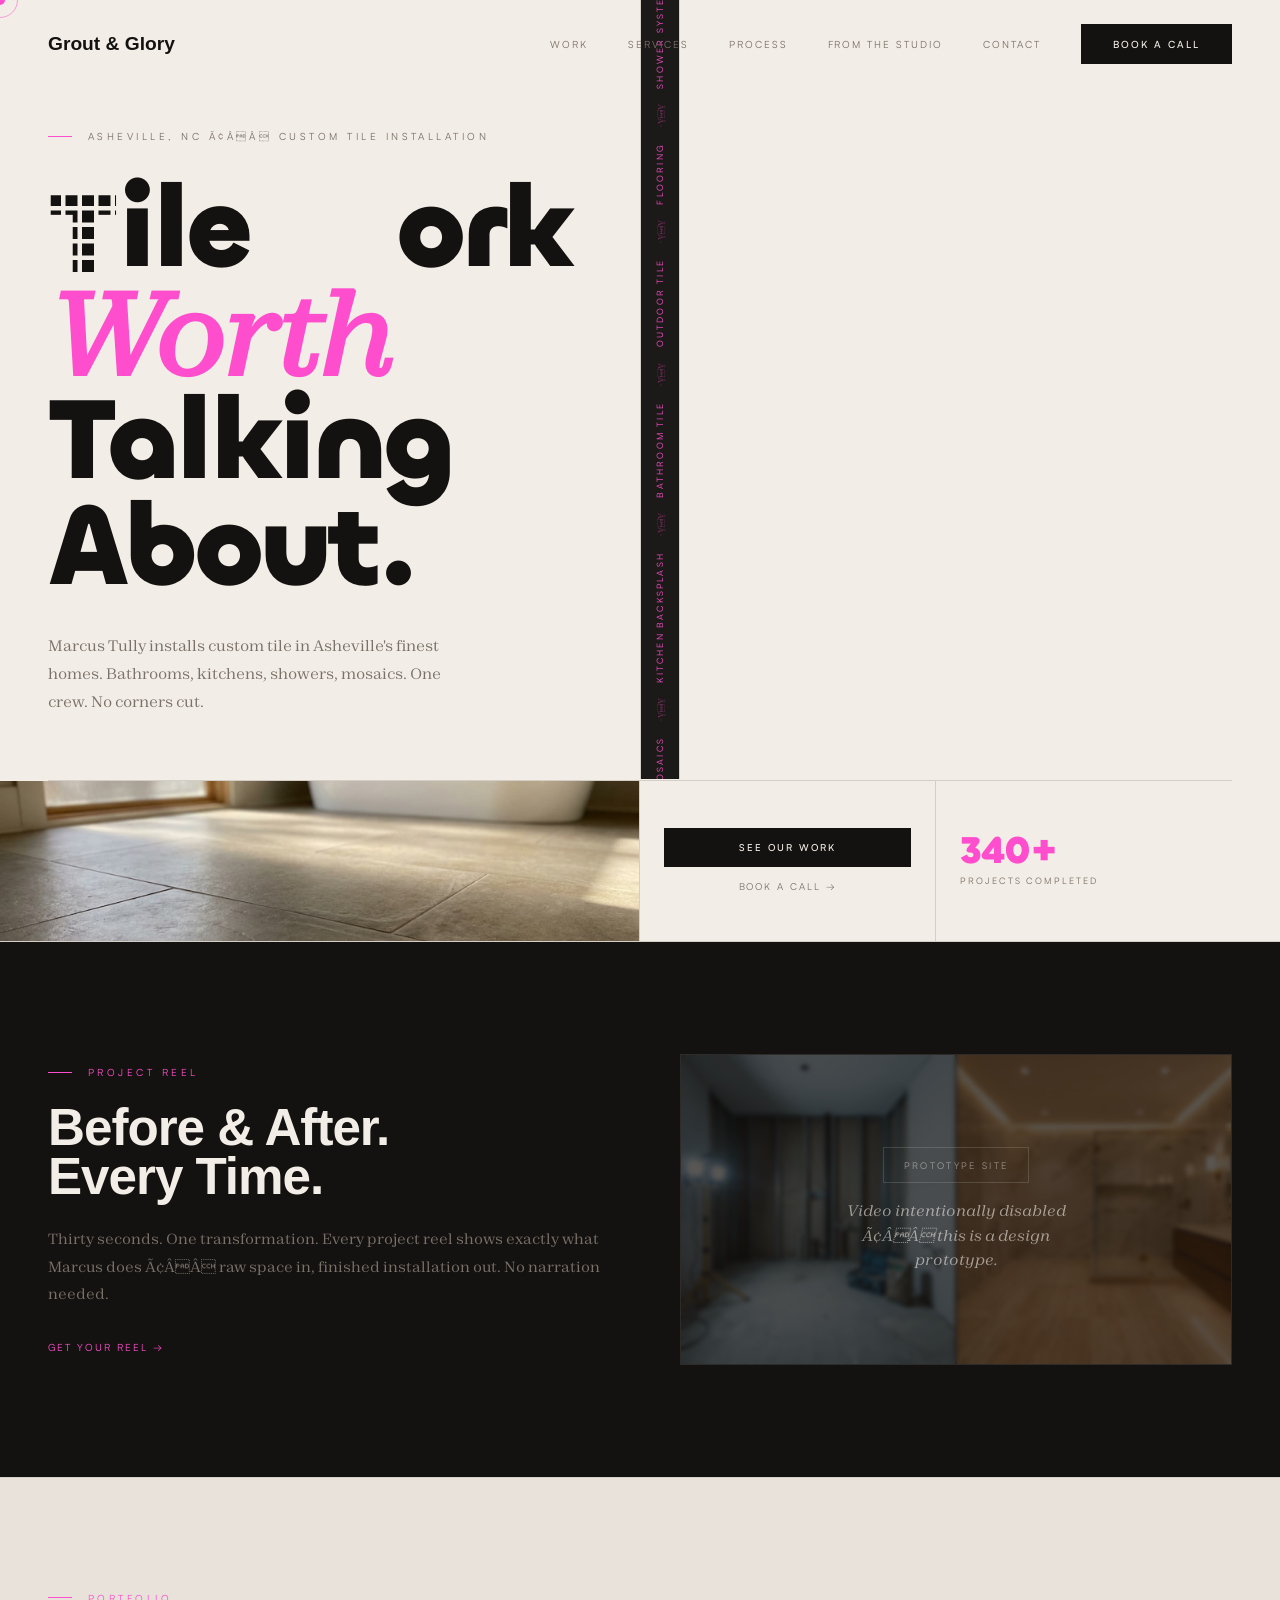
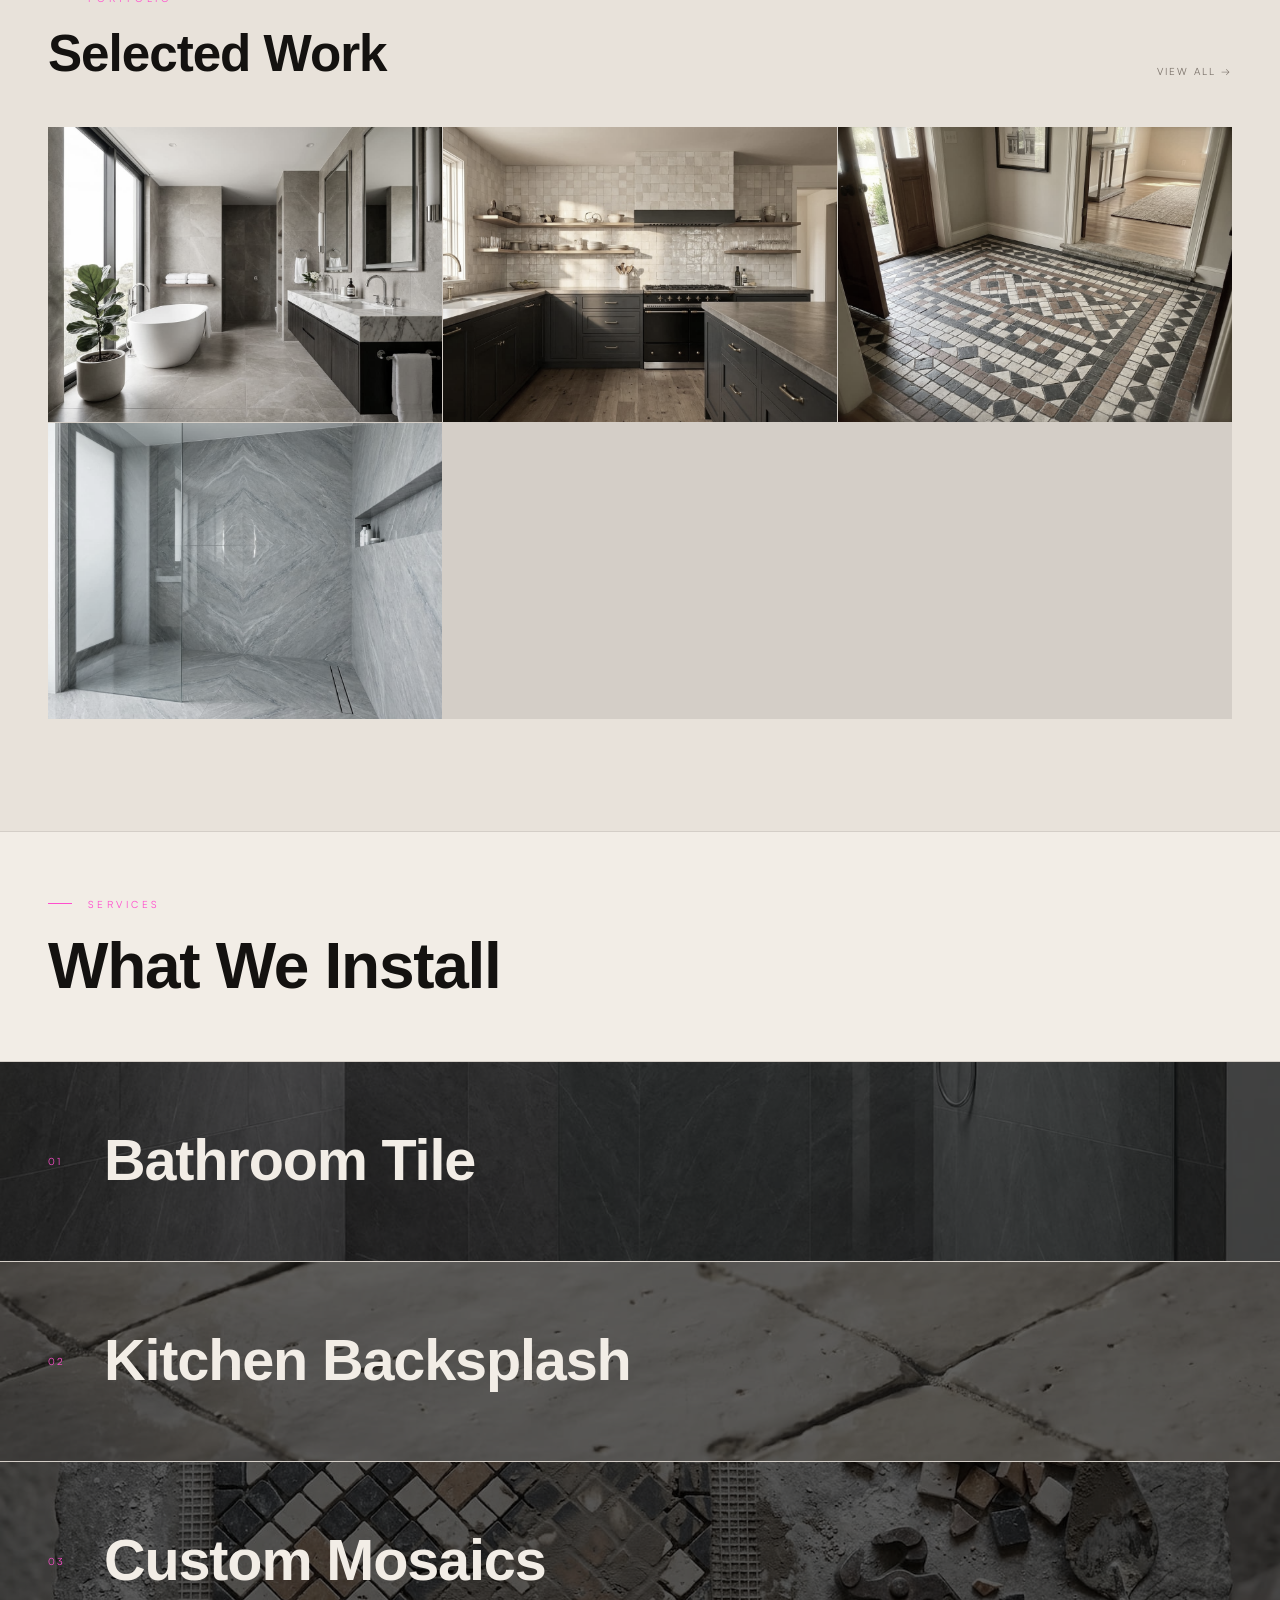
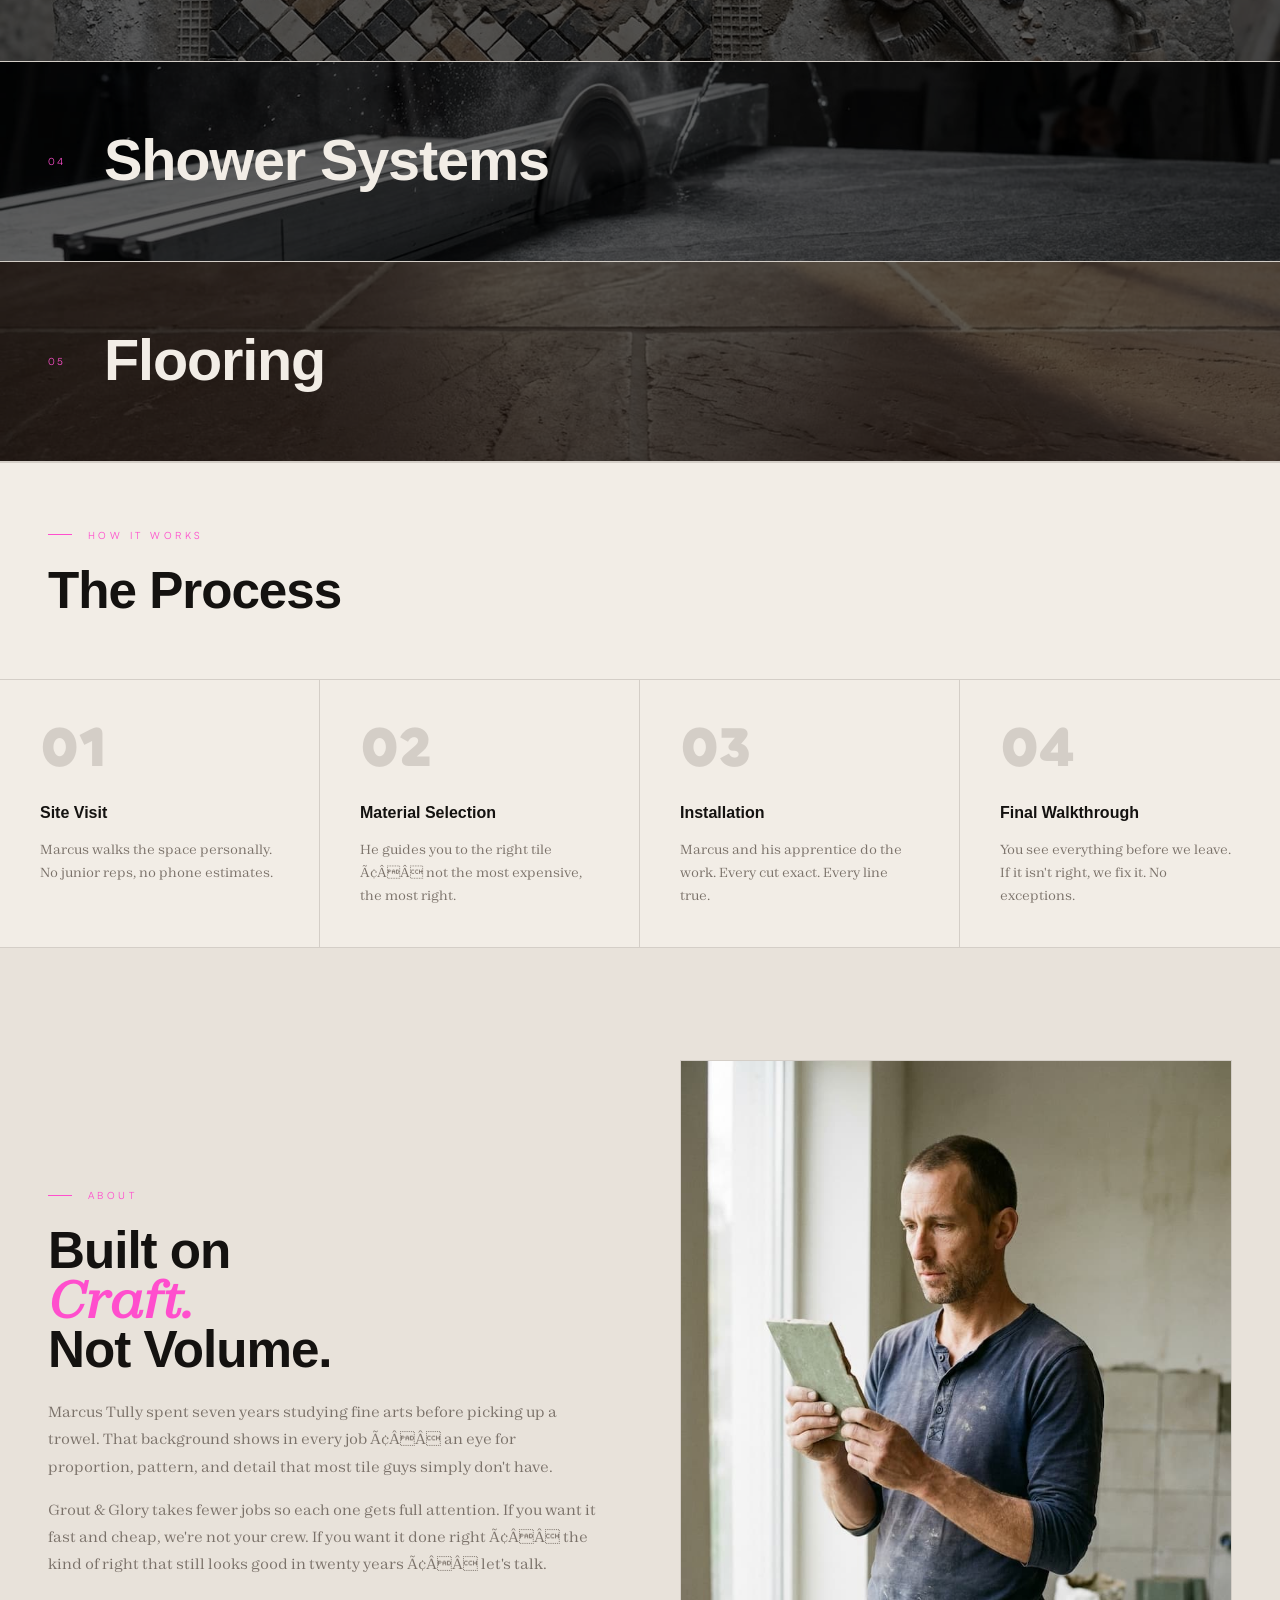
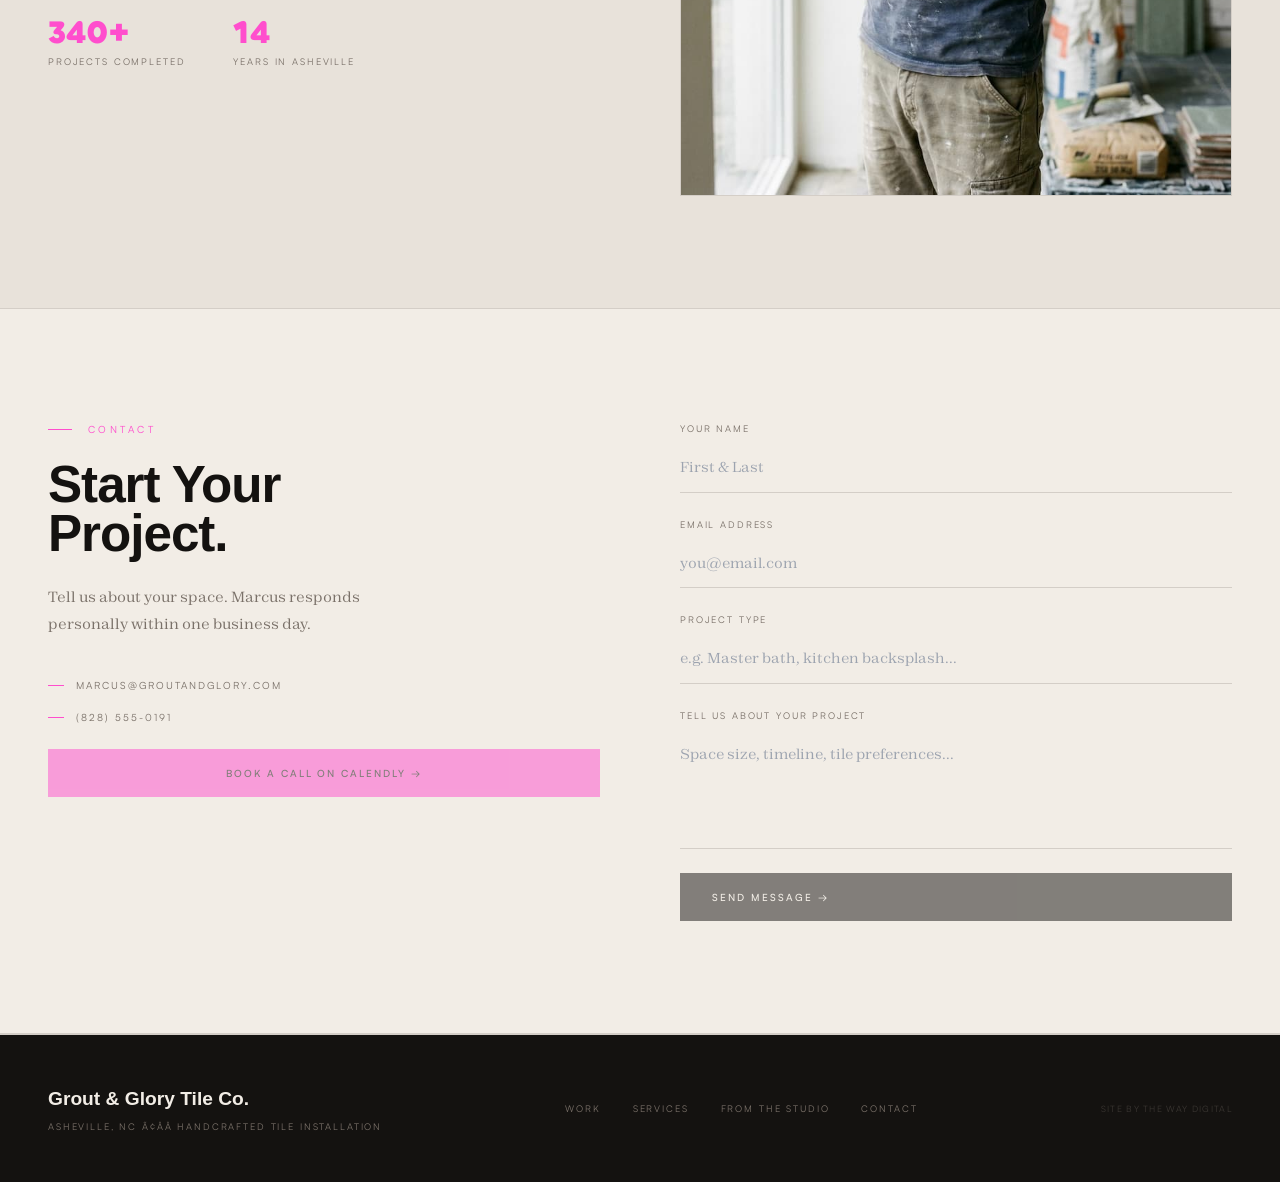
==== index.html @ 62a0988d "Add blog nav link: From the Studio" ====
<!DOCTYPE html>
<html lang="en">
<head>
<meta charset="UTF-8">
<meta name="viewport" content="width=device-width, initial-scale=1.0">
<title>Grout & Glory Tile Co. | Custom Tile Installation Ã¢ÂÂ Asheville, NC</title>
<meta name="description" content="Grout & Glory is Asheville's premier custom tile installation studio. Bathrooms, kitchens, showers, mosaics, and flooring Ã¢ÂÂ handcrafted with precision.">
<link rel="canonical" href="https://www.groutandglory.com/">
<meta property="og:type" content="website">
<meta property="og:url" content="https://www.groutandglory.com/">
<meta property="og:title" content="Grout & Glory Tile Co. | Asheville, NC">
<meta property="og:description" content="Custom tile installation for high-end homes in Asheville, NC.">
<meta property="og:image" content="https://www.groutandglory.com/og-image.jpg">
<meta property="og:site_name" content="Grout & Glory Tile Co.">
<meta name="twitter:card" content="summary_large_image">
<meta name="twitter:title" content="Grout & Glory Tile Co. | Asheville, NC">
<meta name="twitter:description" content="Custom tile installation for high-end homes in Asheville, NC.">
<meta name="twitter:image" content="https://www.groutandglory.com/og-image.jpg">
<meta name="theme-color" content="#F2EDE6">
<link rel="preload" href="fonts/Chillax-Bold.woff2" as="font" type="font/woff2" crossorigin>
<link rel="preload" href="fonts/Satoshi-Medium.woff2" as="font" type="font/woff2" crossorigin>
<style>
@font-face{font-family:'Chillax';src:url('fonts/Chillax-Medium.woff2') format('woff2');font-weight:500;font-style:normal;font-display:swap;}
@font-face{font-family:'Chillax';src:url('fonts/Chillax-SemiBold.woff2') format('woff2');font-weight:600;font-style:normal;font-display:swap;}
@font-face{font-family:'Chillax';src:url('fonts/Chillax-Bold.woff2') format('woff2');font-weight:700;font-style:normal;font-display:swap;}
@font-face{font-family:'Zodiak';src:url('fonts/Zodiak-Regular.woff2') format('woff2');font-weight:400;font-style:normal;font-display:swap;}
@font-face{font-family:'Zodiak';src:url('fonts/Zodiak-Italic.woff2') format('woff2');font-weight:400;font-style:italic;font-display:swap;}
@font-face{font-family:'Zodiak';src:url('fonts/Zodiak-Bold.woff2') format('woff2');font-weight:700;font-style:normal;font-display:swap;}
@font-face{font-family:'Satoshi';src:url('fonts/Satoshi-Regular.woff2') format('woff2');font-weight:400;font-style:normal;font-display:swap;}
@font-face{font-family:'Satoshi';src:url('fonts/Satoshi-Medium.woff2') format('woff2');font-weight:500;font-style:normal;font-display:swap;}
</style>

<link rel="stylesheet" href="styles.css">
<style>
*{-webkit-font-smoothing:antialiased;box-sizing:border-box;margin:0;padding:0;}
body{background:#F2EDE6;color:#141210;cursor:none;font-family:'Zodiak',serif;}
.cursor{position:fixed;width:10px;height:10px;background:#FF4ECD;border-radius:50%;pointer-events:none;z-index:9999;transform:translate(-50%,-50%);transition:transform 0.1s;}
.cursor-ring{position:fixed;width:36px;height:36px;border:1px solid #FF4ECD;border-radius:50%;pointer-events:none;z-index:9998;transform:translate(-50%,-50%);opacity:0.5;transition:width .25s,height .25s,opacity .25s;}
.cursor-ring.exp{width:56px;height:56px;opacity:0.2;}
.section-label::before{content:'';display:inline-block;width:24px;height:1px;background:#FF4ECD;margin-right:1rem;vertical-align:middle;}
.reveal{opacity:0;transform:translateY(28px);transition:opacity .7s ease,transform .7s ease;}
.reveal.visible{opacity:1;transform:none;}
.d1{transition-delay:.1s}.d2{transition-delay:.2s}.d3{transition-delay:.3s}.d4{transition-delay:.4s}
nav{transition:background .3s,border-color .3s;position:fixed;top:0;left:0;right:0;z-index:300;display:flex;align-items:center;justify-content:space-between;padding:1.5rem 3rem;}
nav.scrolled{background:rgba(242,237,230,.94);backdrop-filter:blur(12px);border-bottom:1px solid #D4CEC7;}
.hero-h1{font-size:clamp(54px,9vw,118px);line-height:.92;letter-spacing:-.03em;font-family:'Chillax',sans-serif;font-weight:700;}

/* Tile animation */
.tile-wrap{display:inline-block;vertical-align:baseline;position:relative;overflow:visible;margin-bottom:-0.08em;}
.real-letter{position:absolute;font-family:'Chillax',sans-serif;font-weight:700;line-height:0.92;color:#141210;white-space:nowrap;opacity:0;pointer-events:none;}
.t-tile{fill:#141210;stroke:#F2EDE6;stroke-width:2;opacity:0;}
.t-tile.laid{animation:tileIn 0.32s cubic-bezier(0.22,1.45,0.36,1) forwards;}
@keyframes tileIn{0%{opacity:0;transform:translateY(-14px) scale(0.72);}55%{opacity:1;transform:translateY(3px) scale(1.06);}78%{transform:translateY(-1px) scale(0.975);}100%{opacity:1;transform:translateY(0) scale(1);}}
.t-tile.scatter{animation:tileOut 0.5s cubic-bezier(0.4,0,1,1) forwards !important;}
@keyframes tileOut{0%{opacity:1;transform:translateY(0) scale(1);}100%{opacity:0;transform:translateY(var(--dy)) translateX(var(--dx)) scale(0.3) rotate(var(--rot));}}
.hl-line{display:block;opacity:0;transform:translateY(6px);transition:opacity 0.45s ease,transform 0.45s ease;}
.hl-line.in{opacity:1;transform:none;}

/* Swatch bands */
.swatch-band{position:relative;overflow:hidden;height:200px;display:flex;align-items:center;border-bottom:1px solid #D4CEC7;transition:height .4s ease;cursor:none;}
.swatch-band:hover{height:290px;}
.swatch-bg{position:absolute;inset:0;background-size:cover;background-position:center;filter:brightness(.38) saturate(.5);transition:filter .5s,transform .6s;}
.swatch-band:hover .swatch-bg{filter:brightness(.52) saturate(.75);transform:scale(1.03);}
.swatch-content{position:relative;z-index:2;display:flex;align-items:center;gap:2rem;width:100%;padding:0 3rem;}
.swatch-num{font-family:'Satoshi',sans-serif;font-size:.62rem;letter-spacing:.2em;color:#FF4ECD;min-width:1.5rem;flex-shrink:0;}
.swatch-title{font-family:'Chillax',sans-serif;font-weight:600;font-size:clamp(1.8rem,4.5vw,4rem);color:#F2EDE6;letter-spacing:-.02em;line-height:1;flex:1;}
.swatch-cta{font-family:'Satoshi',sans-serif;font-size:.65rem;letter-spacing:.15em;color:#F2EDE6;opacity:0;transition:opacity .3s;flex-shrink:0;}
.swatch-band:hover .swatch-cta{opacity:.6;}

/* Portfolio */
.port-card{overflow:hidden;position:relative;aspect-ratio:4/3;}
.port-img{filter:saturate(.4);transition:filter .5s,transform .6s;width:100%;height:100%;object-fit:cover;display:block;}
.port-card:hover .port-img{filter:saturate(1);transform:scale(1.04);}
.port-overlay{position:absolute;inset:0;background:linear-gradient(to top,rgba(20,18,16,.9) 0%,transparent 55%);transform:translateY(100%);transition:transform .4s;display:flex;align-items:flex-end;padding:1.5rem 2rem;}
.port-card:hover .port-overlay{transform:none;}

/* Process */
.process-line{position:absolute;top:0;left:0;width:0;height:2px;background:#FF4ECD;transition:width .4s;}
.process-step:hover .process-line{width:100%;}
.process-num{font-family:'Chillax',sans-serif;font-size:3.5rem;font-weight:700;color:#D4CEC7;line-height:1;transition:color .3s;margin-bottom:1.5rem;}
.process-step:hover .process-num{color:#FF4ECD;}

/* Mobile nav */
.mobile-nav{position:fixed;top:0;right:-100%;width:min(320px,85vw);height:100vh;z-index:500;background:#141210;border-left:1px solid #2E2B28;display:flex;flex-direction:column;transition:right .35s cubic-bezier(.4,0,.2,1);padding:2rem;}
.mobile-nav.open{right:0;}
.mob-overlay{display:none;position:fixed;inset:0;background:rgba(20,18,16,.5);z-index:400;}
.mob-overlay.open{display:block;}

@keyframes marquee{0%{transform:translateX(0)}100%{transform:translateX(-50%)}}
.run-marquee{animation:marquee 22s linear infinite;display:flex;white-space:nowrap;}
@keyframes marquee-vert{0%{transform:translateY(0)}100%{transform:translateY(-50%)}}
.vert-track{animation:marquee-vert 40s linear infinite;display:flex;flex-direction:column;align-items:center;}

/* Departures board */
.depart-slide{position:absolute;width:100%;top:0;left:0;display:flex;flex-direction:column;justify-content:center;height:100%;transition:transform .45s cubic-bezier(.4,0,.2,1),opacity .45s ease;}
.depart-slide.active{transform:translateY(0);opacity:1;}
.depart-slide.above{transform:translateY(-100%);opacity:0;}
.depart-slide.below{transform:translateY(100%);opacity:0;}
.depart-num{font-family:'Chillax',sans-serif;font-weight:700;color:#FF4ECD;line-height:.9;letter-spacing:-.02em;}
.depart-label{font-family:'Satoshi',sans-serif;font-size:.56rem;letter-spacing:.22em;text-transform:uppercase;color:#7A7169;margin-top:.35rem;}
.depart-copy{font-family:'Zodiak',serif;font-style:italic;color:#141210;line-height:1.3;}

input,textarea{outline:none;transition:border-color .2s;}
input:focus,textarea:focus{border-color:#FF4ECD!important;}

@media(max-width:768px){
  /* Base */
  html,body{overflow-x:hidden;}
  body{cursor:auto;}
  .cursor,.cursor-ring{display:none;}
  a,button{cursor:pointer;}
  .desk{display:none!important;}
  .mob{display:flex!important;}

  /* Vertical marquee */
  #vert-marquee{display:none!important;}

  /* Hero text visible immediately on mobile Ã¢ÂÂ no JS lag */
  .hl-line{opacity:1!important;transform:none!important;}
  #hl-line1{display:block;}

  /* Hero */
  .hero-content{max-width:100%!important;padding-right:0!important;}
  #main-content > section:first-child{padding:6rem 1.5rem 0;min-height:auto;}
  #hero-footer{grid-template-columns:1fr 1fr!important;}
  #hero-footer .photo-cell{display:none!important;}
  #hero-cell-2{padding:1.25rem 1rem!important;}
  #hero-cell-3{padding:1.25rem 1rem!important;}

  /* Process Ã¢ÂÂ 2 col on mobile, no overflow */
  #process > div:last-child{grid-template-columns:1fr 1fr!important;}
  .process-step{border-right:none!important;border-bottom:1px solid #D4CEC7;}

  /* Video section Ã¢ÂÂ stack vertically */
  #video-section{padding:4rem 1.5rem!important;}
  #video-section > div{grid-template-columns:1fr!important;gap:2.5rem!important;}
  #video-section h2{font-size:clamp(28px,8vw,42px)!important;}

  /* Portfolio mobile Ã¢ÂÂ fade up on scroll, tap overlay via JS */
  #work{padding:4rem 1.5rem!important;}
  #work > div:last-child{grid-template-columns:1fr!important;}
  .port-card{opacity:0;transform:translateY(36px);transition:opacity .6s ease,transform .6s cubic-bezier(.2,.8,.3,1);}
  .port-card.mob-visible{opacity:1;transform:translateY(0);}
  .port-card.d1.mob-visible{transition-delay:.15s;}
  .port-card.d2.mob-visible{transition-delay:.3s;}
  .port-card.d3.mob-visible{transition-delay:.45s;}
  .port-overlay{transform:translateY(100%)!important;transition:transform .35s ease!important;opacity:1;}
  .port-card.tapped .port-overlay{transform:translateY(0)!important;}
  .port-img{filter:saturate(.8)!important;}

  /* Swatch bands Ã¢ÂÂ bold slide from left, staggered */
  .swatch-band{opacity:0;transform:translateX(-50px);transition:height .3s ease,opacity .5s ease,transform .5s cubic-bezier(.2,.8,.3,1)!important;height:140px!important;transition-delay:0s!important;}
  .swatch-band.d1{transition-delay:.1s!important;}
  .swatch-band.d2{transition-delay:.2s!important;}
  .swatch-band.d3{transition-delay:.3s!important;}
  .swatch-band.d4{transition-delay:.4s!important;}
  .swatch-band.visible{opacity:1!important;transform:translateX(0)!important;}
  .swatch-band.swatch-expanded{height:220px!important;}
  .swatch-content{padding:0 1.5rem!important;}

  /* About Ã¢ÂÂ stack */
  #about-section{padding:4rem 1.5rem!important;}
  #about-section > div{grid-template-columns:1fr!important;gap:2.5rem!important;}
  #about-section img{max-height:none !important;}
  #about-section .portrait-wrap{aspect-ratio:unset !important;height:420px;}

  /* Contact Ã¢ÂÂ stack */
  #contact{padding:4rem 1.5rem!important;}
  #contact > div{grid-template-columns:1fr!important;gap:2.5rem!important;}

  /* General section padding */
  section{padding-left:1.5rem!important;padding-right:1.5rem!important;}
  .swatch-band,.swatch-bg{width:100%;}
}
@media(min-width:769px){.mob{display:none!important;}}
</style>
<script type="application/ld+json">
{"@context":"https://schema.org","@type":"LocalBusiness","name":"Grout & Glory Tile Co.","url":"https://www.groutandglory.com","address":{"@type":"PostalAddress","addressLocality":"Asheville","addressRegion":"NC"},"description":"Custom tile installation for high-end homes in Asheville, NC.","telephone":"+1-828-555-0191"}
</script>
</head>
<body class="bg-linen text-ink font-zodiak leading-relaxed">

<div class="cursor" id="cur"></div>
<div class="cursor-ring" id="ring"></div>

<!-- NAV -->
<nav id="nav">
  <a href="#" style="font-family:'Chillax',sans-serif;font-weight:600;font-size:1.2rem;color:#141210;text-decoration:none;" class="desk">Grout &amp; Glory</a>
  <a href="#" style="font-family:'Chillax',sans-serif;font-weight:600;font-size:1rem;color:#141210;text-decoration:none;" class="mob">Grout &amp; Glory</a>
  <div class="desk" style="display:flex;align-items:center;gap:2.5rem;">
    <a href="#work" style="font-family:'Satoshi',sans-serif;font-size:.62rem;letter-spacing:.2em;text-transform:uppercase;color:#7A7169;text-decoration:none;">Work</a>
    <a href="#services" style="font-family:'Satoshi',sans-serif;font-size:.62rem;letter-spacing:.2em;text-transform:uppercase;color:#7A7169;text-decoration:none;">Services</a>
    <a href="#process" style="font-family:'Satoshi',sans-serif;font-size:.62rem;letter-spacing:.2em;text-transform:uppercase;color:#7A7169;text-decoration:none;">Process</a>
    <a href="/blog/" style="font-family:'Satoshi',sans-serif;font-size:.62rem;letter-spacing:.2em;text-transform:uppercase;color:#7A7169;text-decoration:none;">From the Studio</a>
    <a href="#contact" style="font-family:'Satoshi',sans-serif;font-size:.62rem;letter-spacing:.2em;text-transform:uppercase;color:#7A7169;text-decoration:none;">Contact</a>
    <a href="#contact" style="font-family:'Satoshi',sans-serif;font-size:.62rem;font-weight:500;letter-spacing:.2em;text-transform:uppercase;background:#141210;color:#F2EDE6;padding:.75rem 2rem;text-decoration:none;">Book a Call</a>
  </div>
  <button id="hbg" class="mob" style="flex-direction:column;gap:5px;padding:10px 12px;background:none;border:1px solid #D4CEC7;cursor:pointer;" aria-label="Open menu">
    <span style="display:block;width:22px;height:1px;background:#141210;"></span>
    <span style="display:block;width:22px;height:1px;background:#141210;"></span>
    <span style="display:block;width:14px;height:1px;background:#141210;"></span>
  </button>
</nav>

<div class="mobile-nav" id="mnav">
  <div style="display:flex;justify-content:space-between;align-items:center;margin-bottom:3rem;">
    <span style="font-family:'Chillax',sans-serif;font-weight:600;font-size:1.2rem;color:#F2EDE6;">Grout &amp; Glory</span>
    <button id="cnav" style="font-family:'Satoshi',sans-serif;font-size:.9rem;color:#7A7169;background:none;border:none;" aria-label="Close">&#x2715;</button>
  </div>
  <div style="display:flex;flex-direction:column;gap:1.5rem;">
    <a href="#work" style="font-family:'Chillax',sans-serif;font-size:1.5rem;font-weight:600;color:#F2EDE6;text-decoration:none;border-bottom:1px solid #2E2B28;padding-bottom:1.5rem;" onclick="cmnav()">Work</a>
    <a href="#services" style="font-family:'Chillax',sans-serif;font-size:1.5rem;font-weight:600;color:#F2EDE6;text-decoration:none;border-bottom:1px solid #2E2B28;padding-bottom:1.5rem;" onclick="cmnav()">Services</a>
    <a href="#process" style="font-family:'Chillax',sans-serif;font-size:1.5rem;font-weight:600;color:#F2EDE6;text-decoration:none;border-bottom:1px solid #2E2B28;padding-bottom:1.5rem;" onclick="cmnav()">Process</a>
    <a href="/blog/" style="font-family:'Chillax',sans-serif;font-size:1.5rem;font-weight:600;color:#F2EDE6;text-decoration:none;border-bottom:1px solid #2E2B28;padding-bottom:1.5rem;" onclick="cmnav()">From the Studio</a>
    <a href="#contact" style="font-family:'Chillax',sans-serif;font-size:1.5rem;font-weight:600;color:#F2EDE6;text-decoration:none;border-bottom:1px solid #2E2B28;padding-bottom:1.5rem;" onclick="cmnav()">Contact</a>
    <a href="#contact" style="font-family:'Satoshi',sans-serif;font-size:.62rem;letter-spacing:.2em;text-transform:uppercase;background:#FF4ECD;color:#141210;padding:1rem 2rem;text-decoration:none;display:block;text-align:center;margin-top:.5rem;" onclick="cmnav()">Book a Call</a>
  </div>
</div>
<div class="mob-overlay" id="movl" onclick="cmnav()"></div>

<main id="main-content">

<!-- HERO -->
<section style="min-height:100vh;display:flex;flex-direction:column;justify-content:space-between;padding:8rem 3rem 0;border-bottom:1px solid #D4CEC7;position:relative;">
  <div class="hero-content" style="flex:1;display:flex;flex-direction:column;justify-content:center;max-width:62%;padding-right:2rem;">
    <div class="section-label reveal" style="font-family:'Satoshi',sans-serif;font-size:.62rem;letter-spacing:.35em;text-transform:uppercase;color:#7A7169;margin-bottom:2rem;display:flex;align-items:center;">Asheville, NC Ã¢ÂÂ Custom Tile Installation</div>
    <h1 class="hero-h1" id="heroHeadline">
      <span id="hl-line1" style="display:block;"></span>
      <em class="hl-line" id="hl-line2" style="color:#FF4ECD;font-style:italic;font-family:'Zodiak',serif;">Worth</em>
      <span class="hl-line" id="hl-line3">Talking About.</span>
    </h1>
    <p class="reveal d2" style="font-size:.95rem;color:#7A7169;line-height:1.85;margin-top:2rem;max-width:400px;">Marcus Tully installs custom tile in Asheville's finest homes. Bathrooms, kitchens, showers, mosaics. One crew. No corners cut.</p>
  </div>
  <div id="hero-footer" style="display:grid;grid-template-columns:2fr 1fr 1fr;border-top:1px solid #D4CEC7;margin-top:4rem;">

    <!-- Cell 1 Ã¢ÂÂ raw full-color photo, full bleed to left edge -->
    <div class="reveal photo-cell" style="position:relative;overflow:hidden;border-right:1px solid #D4CEC7;min-height:160px;margin-left:-3rem;">
      <img src="images/hero-footer.jpg" alt="Tile installation detail" style="position:absolute;inset:0;width:100%;height:100%;object-fit:cover;display:block;">
    </div>

    <!-- Cell 2 Ã¢ÂÂ CTAs with ink hover wipe -->
    <div id="hero-cell-2" class="reveal d1 cta-cell" style="position:relative;overflow:hidden;padding:2rem 1.5rem;border-right:1px solid #D4CEC7;display:flex;flex-direction:column;gap:.75rem;justify-content:center;transition:background .35s ease;">
      <div class="cta-wipe" style="position:absolute;inset:0;background:#141210;transform:scaleX(0);transform-origin:left;transition:transform .35s cubic-bezier(.4,0,.2,1);pointer-events:none;"></div>
      <a href="#work" class="cta-primary" onclick="event.preventDefault();this.closest('.cta-cell').dispatchEvent(new MouseEvent('mouseenter'));setTimeout(()=>window.location.hash='#work',360);" style="position:relative;z-index:1;font-family:'Satoshi',sans-serif;font-size:.6rem;font-weight:500;letter-spacing:.2em;text-transform:uppercase;background:#141210;color:#F2EDE6;padding:.75rem 1rem;text-decoration:none;text-align:center;display:block;transition:background .35s,color .35s;">See Our Work</a>
      <a href="#contact" class="cta-ghost" style="position:relative;z-index:1;font-family:'Satoshi',sans-serif;font-size:.6rem;letter-spacing:.2em;text-transform:uppercase;color:#141210;text-decoration:none;text-align:center;display:flex;align-items:center;justify-content:center;gap:.5rem;opacity:.55;transition:color .35s,opacity .35s;">Book a Call &#8594;</a>
    </div>

    <!-- Cell 3 Ã¢ÂÂ departures board, plain linen -->
    <div id="hero-cell-3" class="reveal d2" style="padding:2rem 1.5rem;background:#F2EDE6;overflow:hidden;display:flex;align-items:center;">
      <div id="depart-window" style="width:100%;overflow:hidden;position:relative;height:3.8rem;">
        <!-- Slides injected by JS -->
      </div>
    </div>

  </div>

  <!-- Vertical marquee -->
  <div id="vert-marquee" style="position:absolute;top:0;left:0;width:2.5rem;border-left:1px solid #D4CEC7;border-right:1px solid #D4CEC7;overflow:hidden;display:flex;align-items:center;justify-content:center;background:#1C1A18;">
    <div class="vert-track"><span style="writing-mode:vertical-rl;transform:rotate(180deg);font-family:'Satoshi',sans-serif;font-size:.55rem;letter-spacing:.25em;text-transform:uppercase;color:#FF4ECD;padding:.75rem 0;">Bathroom Tile</span><span style="writing-mode:vertical-rl;font-size:.5rem;color:#FF4ECD;padding:.2rem 0;opacity:.4;">ÃÂ·</span><span style="writing-mode:vertical-rl;transform:rotate(180deg);font-family:'Satoshi',sans-serif;font-size:.55rem;letter-spacing:.25em;text-transform:uppercase;color:#FF4ECD;padding:.75rem 0;">Kitchen Backsplash</span><span style="writing-mode:vertical-rl;font-size:.5rem;color:#FF4ECD;padding:.2rem 0;opacity:.4;">ÃÂ·</span><span style="writing-mode:vertical-rl;transform:rotate(180deg);font-family:'Satoshi',sans-serif;font-size:.55rem;letter-spacing:.25em;text-transform:uppercase;color:#FF4ECD;padding:.75rem 0;">Custom Mosaics</span><span style="writing-mode:vertical-rl;font-size:.5rem;color:#FF4ECD;padding:.2rem 0;opacity:.4;">ÃÂ·</span><span style="writing-mode:vertical-rl;transform:rotate(180deg);font-family:'Satoshi',sans-serif;font-size:.55rem;letter-spacing:.25em;text-transform:uppercase;color:#FF4ECD;padding:.75rem 0;">Shower Systems</span><span style="writing-mode:vertical-rl;font-size:.5rem;color:#FF4ECD;padding:.2rem 0;opacity:.4;">ÃÂ·</span><span style="writing-mode:vertical-rl;transform:rotate(180deg);font-family:'Satoshi',sans-serif;font-size:.55rem;letter-spacing:.25em;text-transform:uppercase;color:#FF4ECD;padding:.75rem 0;">Flooring</span><span style="writing-mode:vertical-rl;font-size:.5rem;color:#FF4ECD;padding:.2rem 0;opacity:.4;">ÃÂ·</span><span style="writing-mode:vertical-rl;transform:rotate(180deg);font-family:'Satoshi',sans-serif;font-size:.55rem;letter-spacing:.25em;text-transform:uppercase;color:#FF4ECD;padding:.75rem 0;">Outdoor Tile</span><span style="writing-mode:vertical-rl;font-size:.5rem;color:#FF4ECD;padding:.2rem 0;opacity:.4;">ÃÂ·</span><span style="writing-mode:vertical-rl;transform:rotate(180deg);font-family:'Satoshi',sans-serif;font-size:.55rem;letter-spacing:.25em;text-transform:uppercase;color:#FF4ECD;padding:.75rem 0;">Bathroom Tile</span><span style="writing-mode:vertical-rl;font-size:.5rem;color:#FF4ECD;padding:.2rem 0;opacity:.4;">ÃÂ·</span><span style="writing-mode:vertical-rl;transform:rotate(180deg);font-family:'Satoshi',sans-serif;font-size:.55rem;letter-spacing:.25em;text-transform:uppercase;color:#FF4ECD;padding:.75rem 0;">Kitchen Backsplash</span><span style="writing-mode:vertical-rl;font-size:.5rem;color:#FF4ECD;padding:.2rem 0;opacity:.4;">ÃÂ·</span><span style="writing-mode:vertical-rl;transform:rotate(180deg);font-family:'Satoshi',sans-serif;font-size:.55rem;letter-spacing:.25em;text-transform:uppercase;color:#FF4ECD;padding:.75rem 0;">Custom Mosaics</span><span style="writing-mode:vertical-rl;font-size:.5rem;color:#FF4ECD;padding:.2rem 0;opacity:.4;">ÃÂ·</span><span style="writing-mode:vertical-rl;transform:rotate(180deg);font-family:'Satoshi',sans-serif;font-size:.55rem;letter-spacing:.25em;text-transform:uppercase;color:#FF4ECD;padding:.75rem 0;">Shower Systems</span><span style="writing-mode:vertical-rl;font-size:.5rem;color:#FF4ECD;padding:.2rem 0;opacity:.4;">ÃÂ·</span><span style="writing-mode:vertical-rl;transform:rotate(180deg);font-family:'Satoshi',sans-serif;font-size:.55rem;letter-spacing:.25em;text-transform:uppercase;color:#FF4ECD;padding:.75rem 0;">Flooring</span><span style="writing-mode:vertical-rl;font-size:.5rem;color:#FF4ECD;padding:.2rem 0;opacity:.4;">ÃÂ·</span><span style="writing-mode:vertical-rl;transform:rotate(180deg);font-family:'Satoshi',sans-serif;font-size:.55rem;letter-spacing:.25em;text-transform:uppercase;color:#FF4ECD;padding:.75rem 0;">Outdoor Tile</span><span style="writing-mode:vertical-rl;font-size:.5rem;color:#FF4ECD;padding:.2rem 0;opacity:.4;">ÃÂ·</span><span style="writing-mode:vertical-rl;transform:rotate(180deg);font-family:'Satoshi',sans-serif;font-size:.55rem;letter-spacing:.25em;text-transform:uppercase;color:#FF4ECD;padding:.75rem 0;">Bathroom Tile</span><span style="writing-mode:vertical-rl;font-size:.5rem;color:#FF4ECD;padding:.2rem 0;opacity:.4;">ÃÂ·</span><span style="writing-mode:vertical-rl;transform:rotate(180deg);font-family:'Satoshi',sans-serif;font-size:.55rem;letter-spacing:.25em;text-transform:uppercase;color:#FF4ECD;padding:.75rem 0;">Kitchen Backsplash</span><span style="writing-mode:vertical-rl;font-size:.5rem;color:#FF4ECD;padding:.2rem 0;opacity:.4;">ÃÂ·</span><span style="writing-mode:vertical-rl;transform:rotate(180deg);font-family:'Satoshi',sans-serif;font-size:.55rem;letter-spacing:.25em;text-transform:uppercase;color:#FF4ECD;padding:.75rem 0;">Custom Mosaics</span><span style="writing-mode:vertical-rl;font-size:.5rem;color:#FF4ECD;padding:.2rem 0;opacity:.4;">ÃÂ·</span><span style="writing-mode:vertical-rl;transform:rotate(180deg);font-family:'Satoshi',sans-serif;font-size:.55rem;letter-spacing:.25em;text-transform:uppercase;color:#FF4ECD;padding:.75rem 0;">Shower Systems</span><span style="writing-mode:vertical-rl;font-size:.5rem;color:#FF4ECD;padding:.2rem 0;opacity:.4;">ÃÂ·</span><span style="writing-mode:vertical-rl;transform:rotate(180deg);font-family:'Satoshi',sans-serif;font-size:.55rem;letter-spacing:.25em;text-transform:uppercase;color:#FF4ECD;padding:.75rem 0;">Flooring</span><span style="writing-mode:vertical-rl;font-size:.5rem;color:#FF4ECD;padding:.2rem 0;opacity:.4;">ÃÂ·</span><span style="writing-mode:vertical-rl;transform:rotate(180deg);font-family:'Satoshi',sans-serif;font-size:.55rem;letter-spacing:.25em;text-transform:uppercase;color:#FF4ECD;padding:.75rem 0;">Outdoor Tile</span><span style="writing-mode:vertical-rl;font-size:.5rem;color:#FF4ECD;padding:.2rem 0;opacity:.4;">ÃÂ·</span><span style="writing-mode:vertical-rl;transform:rotate(180deg);font-family:'Satoshi',sans-serif;font-size:.55rem;letter-spacing:.25em;text-transform:uppercase;color:#FF4ECD;padding:.75rem 0;">Bathroom Tile</span><span style="writing-mode:vertical-rl;font-size:.5rem;color:#FF4ECD;padding:.2rem 0;opacity:.4;">ÃÂ·</span><span style="writing-mode:vertical-rl;transform:rotate(180deg);font-family:'Satoshi',sans-serif;font-size:.55rem;letter-spacing:.25em;text-transform:uppercase;color:#FF4ECD;padding:.75rem 0;">Kitchen Backsplash</span><span style="writing-mode:vertical-rl;font-size:.5rem;color:#FF4ECD;padding:.2rem 0;opacity:.4;">ÃÂ·</span><span style="writing-mode:vertical-rl;transform:rotate(180deg);font-family:'Satoshi',sans-serif;font-size:.55rem;letter-spacing:.25em;text-transform:uppercase;color:#FF4ECD;padding:.75rem 0;">Custom Mosaics</span><span style="writing-mode:vertical-rl;font-size:.5rem;color:#FF4ECD;padding:.2rem 0;opacity:.4;">ÃÂ·</span><span style="writing-mode:vertical-rl;transform:rotate(180deg);font-family:'Satoshi',sans-serif;font-size:.55rem;letter-spacing:.25em;text-transform:uppercase;color:#FF4ECD;padding:.75rem 0;">Shower Systems</span><span style="writing-mode:vertical-rl;font-size:.5rem;color:#FF4ECD;padding:.2rem 0;opacity:.4;">ÃÂ·</span><span style="writing-mode:vertical-rl;transform:rotate(180deg);font-family:'Satoshi',sans-serif;font-size:.55rem;letter-spacing:.25em;text-transform:uppercase;color:#FF4ECD;padding:.75rem 0;">Flooring</span><span style="writing-mode:vertical-rl;font-size:.5rem;color:#FF4ECD;padding:.2rem 0;opacity:.4;">ÃÂ·</span><span style="writing-mode:vertical-rl;transform:rotate(180deg);font-family:'Satoshi',sans-serif;font-size:.55rem;letter-spacing:.25em;text-transform:uppercase;color:#FF4ECD;padding:.75rem 0;">Outdoor Tile</span><span style="writing-mode:vertical-rl;font-size:.5rem;color:#FF4ECD;padding:.2rem 0;opacity:.4;">ÃÂ·</span><span style="writing-mode:vertical-rl;transform:rotate(180deg);font-family:'Satoshi',sans-serif;font-size:.55rem;letter-spacing:.25em;text-transform:uppercase;color:#FF4ECD;padding:.75rem 0;">Bathroom Tile</span><span style="writing-mode:vertical-rl;font-size:.5rem;color:#FF4ECD;padding:.2rem 0;opacity:.4;">ÃÂ·</span><span style="writing-mode:vertical-rl;transform:rotate(180deg);font-family:'Satoshi',sans-serif;font-size:.55rem;letter-spacing:.25em;text-transform:uppercase;color:#FF4ECD;padding:.75rem 0;">Kitchen Backsplash</span><span style="writing-mode:vertical-rl;font-size:.5rem;color:#FF4ECD;padding:.2rem 0;opacity:.4;">ÃÂ·</span><span style="writing-mode:vertical-rl;transform:rotate(180deg);font-family:'Satoshi',sans-serif;font-size:.55rem;letter-spacing:.25em;text-transform:uppercase;color:#FF4ECD;padding:.75rem 0;">Custom Mosaics</span><span style="writing-mode:vertical-rl;font-size:.5rem;color:#FF4ECD;padding:.2rem 0;opacity:.4;">ÃÂ·</span><span style="writing-mode:vertical-rl;transform:rotate(180deg);font-family:'Satoshi',sans-serif;font-size:.55rem;letter-spacing:.25em;text-transform:uppercase;color:#FF4ECD;padding:.75rem 0;">Shower Systems</span><span style="writing-mode:vertical-rl;font-size:.5rem;color:#FF4ECD;padding:.2rem 0;opacity:.4;">ÃÂ·</span><span style="writing-mode:vertical-rl;transform:rotate(180deg);font-family:'Satoshi',sans-serif;font-size:.55rem;letter-spacing:.25em;text-transform:uppercase;color:#FF4ECD;padding:.75rem 0;">Flooring</span><span style="writing-mode:vertical-rl;font-size:.5rem;color:#FF4ECD;padding:.2rem 0;opacity:.4;">ÃÂ·</span><span style="writing-mode:vertical-rl;transform:rotate(180deg);font-family:'Satoshi',sans-serif;font-size:.55rem;letter-spacing:.25em;text-transform:uppercase;color:#FF4ECD;padding:.75rem 0;">Outdoor Tile</span><span style="writing-mode:vertical-rl;font-size:.5rem;color:#FF4ECD;padding:.2rem 0;opacity:.4;">ÃÂ·</span><span style="writing-mode:vertical-rl;transform:rotate(180deg);font-family:'Satoshi',sans-serif;font-size:.55rem;letter-spacing:.25em;text-transform:uppercase;color:#FF4ECD;padding:.75rem 0;">Bathroom Tile</span><span style="writing-mode:vertical-rl;font-size:.5rem;color:#FF4ECD;padding:.2rem 0;opacity:.4;">ÃÂ·</span><span style="writing-mode:vertical-rl;transform:rotate(180deg);font-family:'Satoshi',sans-serif;font-size:.55rem;letter-spacing:.25em;text-transform:uppercase;color:#FF4ECD;padding:.75rem 0;">Kitchen Backsplash</span><span style="writing-mode:vertical-rl;font-size:.5rem;color:#FF4ECD;padding:.2rem 0;opacity:.4;">ÃÂ·</span><span style="writing-mode:vertical-rl;transform:rotate(180deg);font-family:'Satoshi',sans-serif;font-size:.55rem;letter-spacing:.25em;text-transform:uppercase;color:#FF4ECD;padding:.75rem 0;">Custom Mosaics</span><span style="writing-mode:vertical-rl;font-size:.5rem;color:#FF4ECD;padding:.2rem 0;opacity:.4;">ÃÂ·</span><span style="writing-mode:vertical-rl;transform:rotate(180deg);font-family:'Satoshi',sans-serif;font-size:.55rem;letter-spacing:.25em;text-transform:uppercase;color:#FF4ECD;padding:.75rem 0;">Shower Systems</span><span style="writing-mode:vertical-rl;font-size:.5rem;color:#FF4ECD;padding:.2rem 0;opacity:.4;">ÃÂ·</span><span style="writing-mode:vertical-rl;transform:rotate(180deg);font-family:'Satoshi',sans-serif;font-size:.55rem;letter-spacing:.25em;text-transform:uppercase;color:#FF4ECD;padding:.75rem 0;">Flooring</span><span style="writing-mode:vertical-rl;font-size:.5rem;color:#FF4ECD;padding:.2rem 0;opacity:.4;">ÃÂ·</span><span style="writing-mode:vertical-rl;transform:rotate(180deg);font-family:'Satoshi',sans-serif;font-size:.55rem;letter-spacing:.25em;text-transform:uppercase;color:#FF4ECD;padding:.75rem 0;">Outdoor Tile</span><span style="writing-mode:vertical-rl;font-size:.5rem;color:#FF4ECD;padding:.2rem 0;opacity:.4;">ÃÂ·</span><span style="writing-mode:vertical-rl;transform:rotate(180deg);font-family:'Satoshi',sans-serif;font-size:.55rem;letter-spacing:.25em;text-transform:uppercase;color:#FF4ECD;padding:.75rem 0;">Bathroom Tile</span><span style="writing-mode:vertical-rl;font-size:.5rem;color:#FF4ECD;padding:.2rem 0;opacity:.4;">ÃÂ·</span><span style="writing-mode:vertical-rl;transform:rotate(180deg);font-family:'Satoshi',sans-serif;font-size:.55rem;letter-spacing:.25em;text-transform:uppercase;color:#FF4ECD;padding:.75rem 0;">Kitchen Backsplash</span><span style="writing-mode:vertical-rl;font-size:.5rem;color:#FF4ECD;padding:.2rem 0;opacity:.4;">ÃÂ·</span><span style="writing-mode:vertical-rl;transform:rotate(180deg);font-family:'Satoshi',sans-serif;font-size:.55rem;letter-spacing:.25em;text-transform:uppercase;color:#FF4ECD;padding:.75rem 0;">Custom Mosaics</span><span style="writing-mode:vertical-rl;font-size:.5rem;color:#FF4ECD;padding:.2rem 0;opacity:.4;">ÃÂ·</span><span style="writing-mode:vertical-rl;transform:rotate(180deg);font-family:'Satoshi',sans-serif;font-size:.55rem;letter-spacing:.25em;text-transform:uppercase;color:#FF4ECD;padding:.75rem 0;">Shower Systems</span><span style="writing-mode:vertical-rl;font-size:.5rem;color:#FF4ECD;padding:.2rem 0;opacity:.4;">ÃÂ·</span><span style="writing-mode:vertical-rl;transform:rotate(180deg);font-family:'Satoshi',sans-serif;font-size:.55rem;letter-spacing:.25em;text-transform:uppercase;color:#FF4ECD;padding:.75rem 0;">Flooring</span><span style="writing-mode:vertical-rl;font-size:.5rem;color:#FF4ECD;padding:.2rem 0;opacity:.4;">ÃÂ·</span><span style="writing-mode:vertical-rl;transform:rotate(180deg);font-family:'Satoshi',sans-serif;font-size:.55rem;letter-spacing:.25em;text-transform:uppercase;color:#FF4ECD;padding:.75rem 0;">Outdoor Tile</span><span style="writing-mode:vertical-rl;font-size:.5rem;color:#FF4ECD;padding:.2rem 0;opacity:.4;">ÃÂ·</span><span style="writing-mode:vertical-rl;transform:rotate(180deg);font-family:'Satoshi',sans-serif;font-size:.55rem;letter-spacing:.25em;text-transform:uppercase;color:#FF4ECD;padding:.75rem 0;">Bathroom Tile</span><span style="writing-mode:vertical-rl;font-size:.5rem;color:#FF4ECD;padding:.2rem 0;opacity:.4;">ÃÂ·</span><span style="writing-mode:vertical-rl;transform:rotate(180deg);font-family:'Satoshi',sans-serif;font-size:.55rem;letter-spacing:.25em;text-transform:uppercase;color:#FF4ECD;padding:.75rem 0;">Kitchen Backsplash</span><span style="writing-mode:vertical-rl;font-size:.5rem;color:#FF4ECD;padding:.2rem 0;opacity:.4;">ÃÂ·</span><span style="writing-mode:vertical-rl;transform:rotate(180deg);font-family:'Satoshi',sans-serif;font-size:.55rem;letter-spacing:.25em;text-transform:uppercase;color:#FF4ECD;padding:.75rem 0;">Custom Mosaics</span><span style="writing-mode:vertical-rl;font-size:.5rem;color:#FF4ECD;padding:.2rem 0;opacity:.4;">ÃÂ·</span><span style="writing-mode:vertical-rl;transform:rotate(180deg);font-family:'Satoshi',sans-serif;font-size:.55rem;letter-spacing:.25em;text-transform:uppercase;color:#FF4ECD;padding:.75rem 0;">Shower Systems</span><span style="writing-mode:vertical-rl;font-size:.5rem;color:#FF4ECD;padding:.2rem 0;opacity:.4;">ÃÂ·</span><span style="writing-mode:vertical-rl;transform:rotate(180deg);font-family:'Satoshi',sans-serif;font-size:.55rem;letter-spacing:.25em;text-transform:uppercase;color:#FF4ECD;padding:.75rem 0;">Flooring</span><span style="writing-mode:vertical-rl;font-size:.5rem;color:#FF4ECD;padding:.2rem 0;opacity:.4;">ÃÂ·</span><span style="writing-mode:vertical-rl;transform:rotate(180deg);font-family:'Satoshi',sans-serif;font-size:.55rem;letter-spacing:.25em;text-transform:uppercase;color:#FF4ECD;padding:.75rem 0;">Outdoor Tile</span><span style="writing-mode:vertical-rl;font-size:.5rem;color:#FF4ECD;padding:.2rem 0;opacity:.4;">ÃÂ·</span></div>
  </div>
</section>

<!-- MOBILE MARQUEE Ã¢ÂÂ hidden on desktop, shown on mobile -->
<div class="mob" style="padding:1.25rem 0;border-bottom:1px solid #D4CEC7;overflow:hidden;background:#141210;">
  <div class="run-marquee">
    <span style="font-family:'Satoshi',sans-serif;font-size:.62rem;letter-spacing:.25em;text-transform:uppercase;color:rgba(242,237,230,.5);padding:0 2rem;">Bathroom Tile</span><span style="color:#FF4ECD;padding:0 .5rem;">&#183;</span>
    <span style="font-family:'Satoshi',sans-serif;font-size:.62rem;letter-spacing:.25em;text-transform:uppercase;color:rgba(242,237,230,.5);padding:0 2rem;">Kitchen Backsplash</span><span style="color:#FF4ECD;padding:0 .5rem;">&#183;</span>
    <span style="font-family:'Satoshi',sans-serif;font-size:.62rem;letter-spacing:.25em;text-transform:uppercase;color:rgba(242,237,230,.5);padding:0 2rem;">Custom Mosaics</span><span style="color:#FF4ECD;padding:0 .5rem;">&#183;</span>
    <span style="font-family:'Satoshi',sans-serif;font-size:.62rem;letter-spacing:.25em;text-transform:uppercase;color:rgba(242,237,230,.5);padding:0 2rem;">Shower Systems</span><span style="color:#FF4ECD;padding:0 .5rem;">&#183;</span>
    <span style="font-family:'Satoshi',sans-serif;font-size:.62rem;letter-spacing:.25em;text-transform:uppercase;color:rgba(242,237,230,.5);padding:0 2rem;">Flooring</span><span style="color:#FF4ECD;padding:0 .5rem;">&#183;</span>
    <span style="font-family:'Satoshi',sans-serif;font-size:.62rem;letter-spacing:.25em;text-transform:uppercase;color:rgba(242,237,230,.5);padding:0 2rem;">Outdoor Tile</span><span style="color:#FF4ECD;padding:0 .5rem;">&#183;</span>
    <span style="font-family:'Satoshi',sans-serif;font-size:.62rem;letter-spacing:.25em;text-transform:uppercase;color:rgba(242,237,230,.5);padding:0 2rem;">Bathroom Tile</span><span style="color:#FF4ECD;padding:0 .5rem;">&#183;</span>
    <span style="font-family:'Satoshi',sans-serif;font-size:.62rem;letter-spacing:.25em;text-transform:uppercase;color:rgba(242,237,230,.5);padding:0 2rem;">Kitchen Backsplash</span><span style="color:#FF4ECD;padding:0 .5rem;">&#183;</span>
    <span style="font-family:'Satoshi',sans-serif;font-size:.62rem;letter-spacing:.25em;text-transform:uppercase;color:rgba(242,237,230,.5);padding:0 2rem;">Custom Mosaics</span><span style="color:#FF4ECD;padding:0 .5rem;">&#183;</span>
    <span style="font-family:'Satoshi',sans-serif;font-size:.62rem;letter-spacing:.25em;text-transform:uppercase;color:rgba(242,237,230,.5);padding:0 2rem;">Shower Systems</span><span style="color:#FF4ECD;padding:0 .5rem;">&#183;</span>
    <span style="font-family:'Satoshi',sans-serif;font-size:.62rem;letter-spacing:.25em;text-transform:uppercase;color:rgba(242,237,230,.5);padding:0 2rem;">Flooring</span><span style="color:#FF4ECD;padding:0 .5rem;">&#183;</span>
    <span style="font-family:'Satoshi',sans-serif;font-size:.62rem;letter-spacing:.25em;text-transform:uppercase;color:rgba(242,237,230,.5);padding:0 2rem;">Outdoor Tile</span><span style="color:#FF4ECD;padding:0 .5rem;">&#183;</span>
  </div>
</div>

<!-- VIDEO REEL -->
<section id="video-section" style="padding:7rem 3rem;border-bottom:1px solid #D4CEC7;background:#141210;">
  <div style="display:grid;grid-template-columns:1fr 1fr;gap:5rem;align-items:center;">
    <div>
      <div class="section-label reveal" style="font-family:'Satoshi',sans-serif;font-size:.62rem;letter-spacing:.35em;text-transform:uppercase;color:#FF4ECD;margin-bottom:1.5rem;display:flex;align-items:center;">Project Reel</div>
      <h2 class="reveal d1" style="font-family:'Chillax',sans-serif;font-weight:600;font-size:clamp(28px,4vw,54px);line-height:.95;letter-spacing:-.02em;color:#F2EDE6;">Before &amp; After.<br>Every Time.</h2>
      <p class="reveal d2" style="font-size:.92rem;color:#7A7169;line-height:1.85;margin-top:1.5rem;">Thirty seconds. One transformation. Every project reel shows exactly what Marcus does Ã¢ÂÂ raw space in, finished installation out. No narration needed.</p>
      <a href="#contact" class="reveal d3" style="font-family:'Satoshi',sans-serif;font-size:.62rem;letter-spacing:.2em;text-transform:uppercase;color:#FF4ECD;text-decoration:none;display:flex;align-items:center;gap:.75rem;margin-top:2rem;">Get Your Reel &#8594;</a>
    </div>
    <div class="reveal d2">
      <div style="position:relative;aspect-ratio:16/9;background:#1C1A18;border:1px solid #2E2B28;overflow:hidden;">
          <img src="images/video-thumbnail.jpg" alt="Before & After project reel" loading="lazy" decoding="async" style="position:absolute;inset:0;width:100%;height:100%;object-fit:cover;display:block;">
          <div style="position:absolute;inset:0;background:rgba(20,18,16,.35);"></div>
          <!-- Prototype notice overlay -->
          <div style="position:absolute;inset:0;display:flex;flex-direction:column;align-items:center;justify-content:center;gap:1rem;background:rgba(20,18,16,.55);backdrop-filter:blur(2px);">
            <div style="font-family:'Satoshi',sans-serif;font-size:.58rem;letter-spacing:.25em;text-transform:uppercase;color:rgba(242,237,230,.5);border:1px solid rgba(242,237,230,.15);padding:.6rem 1.25rem;">Prototype Site</div>
            <div style="font-family:'Zodiak',serif;font-style:italic;font-size:.95rem;color:rgba(242,237,230,.6);text-align:center;max-width:260px;line-height:1.6;">Video intentionally disabled Ã¢ÂÂ this is a design prototype.</div>
          </div>
        </div>
    </div>
  </div>
</section>

<!-- PORTFOLIO -->
<section id="work" style="padding:7rem 3rem;border-bottom:1px solid #D4CEC7;background:#E8E2DA;">
  <div style="display:flex;align-items:flex-end;justify-content:space-between;margin-bottom:3rem;">
    <div>
      <div class="section-label reveal" style="font-family:'Satoshi',sans-serif;font-size:.62rem;letter-spacing:.35em;text-transform:uppercase;color:#FF4ECD;margin-bottom:1.5rem;display:flex;align-items:center;">Portfolio</div>
      <h2 class="reveal d1" style="font-family:'Chillax',sans-serif;font-weight:600;font-size:clamp(28px,4vw,54px);line-height:.95;letter-spacing:-.02em;color:#141210;">Selected Work</h2>
    </div>
    <a href="#contact" class="reveal d2 desk" style="font-family:'Satoshi',sans-serif;font-size:.62rem;letter-spacing:.2em;text-transform:uppercase;color:#7A7169;text-decoration:none;">View All &#8594;</a>
  </div>
  <div style="display:grid;grid-template-columns:repeat(auto-fit,minmax(300px,1fr));gap:1px;background:#D4CEC7;">
    <div class="port-card reveal"><img src="images/portfolio-bath.jpg" alt="Master bathroom" loading="lazy" decoding="async" class="port-img"><div class="port-overlay"><div><div style="font-family:'Satoshi',sans-serif;font-size:.58rem;letter-spacing:.2em;text-transform:uppercase;color:#FF4ECD;margin-bottom:.5rem;">Bathroom</div><div style="font-family:'Chillax',sans-serif;font-size:1.2rem;font-weight:600;color:#F2EDE6;">Highland Ave Master Bath</div></div></div></div>
    <div class="port-card reveal d1"><img src="images/portfolio-kitchen.jpg" alt="Kitchen backsplash" loading="lazy" decoding="async" class="port-img"><div class="port-overlay"><div><div style="font-family:'Satoshi',sans-serif;font-size:.58rem;letter-spacing:.2em;text-transform:uppercase;color:#FF4ECD;margin-bottom:.5rem;">Kitchen</div><div style="font-family:'Chillax',sans-serif;font-size:1.2rem;font-weight:600;color:#F2EDE6;">Biltmore Estate Kitchen</div></div></div></div>
    <div class="port-card reveal d2"><img src="images/portfolio-mosaic.jpg" alt="Custom mosaic" loading="lazy" decoding="async" class="port-img"><div class="port-overlay"><div><div style="font-family:'Satoshi',sans-serif;font-size:.58rem;letter-spacing:.2em;text-transform:uppercase;color:#FF4ECD;margin-bottom:.5rem;">Mosaic</div><div style="font-family:'Chillax',sans-serif;font-size:1.2rem;font-weight:600;color:#F2EDE6;">Grove Park Entry Mosaic</div></div></div></div>
    <div class="port-card reveal d3"><img src="images/portfolio-shower.jpg" alt="Shower system" loading="lazy" decoding="async" class="port-img"><div class="port-overlay"><div><div style="font-family:'Satoshi',sans-serif;font-size:.58rem;letter-spacing:.2em;text-transform:uppercase;color:#FF4ECD;margin-bottom:.5rem;">Shower</div><div style="font-family:'Chillax',sans-serif;font-size:1.2rem;font-weight:600;color:#F2EDE6;">Luxury Walk-In Shower</div></div></div></div>
  </div>
</section>

<!-- SERVICES Ã¢ÂÂ Swatch Bands -->
<section id="services" style="border-bottom:1px solid #D4CEC7;">
  <div style="padding:4rem 3rem;border-bottom:1px solid #D4CEC7;">
    <div class="section-label reveal" style="font-family:'Satoshi',sans-serif;font-size:.62rem;letter-spacing:.35em;text-transform:uppercase;color:#FF4ECD;margin-bottom:1.5rem;display:flex;align-items:center;">Services</div>
    <h2 class="reveal d1" style="font-family:'Chillax',sans-serif;font-weight:600;font-size:clamp(36px,5vw,72px);line-height:.95;letter-spacing:-.02em;color:#141210;">What We Install</h2>
  </div>
  <div class="swatch-band reveal"><div class="swatch-bg" style="background:#3d2b1f url('images/swatch-bathroom.jpg') center/cover;"></div><div class="swatch-content"><span class="swatch-num">01</span><span class="swatch-title">Bathroom Tile</span><span class="swatch-cta">Explore &#8594;</span></div></div>
  <div class="swatch-band reveal d1"><div class="swatch-bg" style="background:#1f2b2a url('images/swatch-kitchen.jpg') center/cover;"></div><div class="swatch-content"><span class="swatch-num">02</span><span class="swatch-title">Kitchen Backsplash</span><span class="swatch-cta">Explore &#8594;</span></div></div>
  <div class="swatch-band reveal d2"><div class="swatch-bg" style="background:#2b1f2b url('images/swatch-mosaic.jpg') center/cover;"></div><div class="swatch-content"><span class="swatch-num">03</span><span class="swatch-title">Custom Mosaics</span><span class="swatch-cta">Explore &#8594;</span></div></div>
  <div class="swatch-band reveal d3"><div class="swatch-bg" style="background:#1a2030 url('images/swatch-shower.jpg') center/cover;"></div><div class="swatch-content"><span class="swatch-num">04</span><span class="swatch-title">Shower Systems</span><span class="swatch-cta">Explore &#8594;</span></div></div>
  <div class="swatch-band reveal d4"><div class="swatch-bg" style="background:#2a2218 url('images/swatch-flooring.jpg') center/cover;"></div><div class="swatch-content"><span class="swatch-num">05</span><span class="swatch-title">Flooring</span><span class="swatch-cta">Explore &#8594;</span></div></div>
</section>

<!-- PROCESS -->
<section id="process" style="border-bottom:1px solid #D4CEC7;background:#F2EDE6;">
  <div style="padding:4rem 3rem;border-bottom:1px solid #D4CEC7;">
    <div class="section-label reveal" style="font-family:'Satoshi',sans-serif;font-size:.62rem;letter-spacing:.35em;text-transform:uppercase;color:#FF4ECD;margin-bottom:1.5rem;display:flex;align-items:center;">How It Works</div>
    <h2 class="reveal d1" style="font-family:'Chillax',sans-serif;font-weight:600;font-size:clamp(28px,4vw,54px);line-height:.95;letter-spacing:-.02em;color:#141210;">The Process</h2>
  </div>
  <div style="display:grid;grid-template-columns:repeat(4,1fr);">
    <div class="process-step reveal" style="position:relative;padding:2.5rem;border-right:1px solid #D4CEC7;"><div class="process-line"></div><div class="process-num">01</div><div style="font-family:'Chillax',sans-serif;font-size:1rem;font-weight:600;color:#141210;margin-bottom:.75rem;">Site Visit</div><div style="font-size:.82rem;color:#7A7169;line-height:1.75;">Marcus walks the space personally. No junior reps, no phone estimates.</div></div>
    <div class="process-step reveal d1" style="position:relative;padding:2.5rem;border-right:1px solid #D4CEC7;"><div class="process-line"></div><div class="process-num">02</div><div style="font-family:'Chillax',sans-serif;font-size:1rem;font-weight:600;color:#141210;margin-bottom:.75rem;">Material Selection</div><div style="font-size:.82rem;color:#7A7169;line-height:1.75;">He guides you to the right tile Ã¢ÂÂ not the most expensive, the most right.</div></div>
    <div class="process-step reveal d2" style="position:relative;padding:2.5rem;border-right:1px solid #D4CEC7;"><div class="process-line"></div><div class="process-num">03</div><div style="font-family:'Chillax',sans-serif;font-size:1rem;font-weight:600;color:#141210;margin-bottom:.75rem;">Installation</div><div style="font-size:.82rem;color:#7A7169;line-height:1.75;">Marcus and his apprentice do the work. Every cut exact. Every line true.</div></div>
    <div class="process-step reveal d3" style="position:relative;padding:2.5rem;"><div class="process-line"></div><div class="process-num">04</div><div style="font-family:'Chillax',sans-serif;font-size:1rem;font-weight:600;color:#141210;margin-bottom:.75rem;">Final Walkthrough</div><div style="font-size:.82rem;color:#7A7169;line-height:1.75;">You see everything before we leave. If it isn't right, we fix it. No exceptions.</div></div>
  </div>
</section>

<!-- ABOUT -->
<section id="about-section" style="padding:7rem 3rem;border-bottom:1px solid #D4CEC7;background:#E8E2DA;">
  <div style="display:grid;grid-template-columns:1fr 1fr;gap:5rem;align-items:center;">
    <div>
      <div class="section-label reveal" style="font-family:'Satoshi',sans-serif;font-size:.62rem;letter-spacing:.35em;text-transform:uppercase;color:#FF4ECD;margin-bottom:1.5rem;display:flex;align-items:center;">About</div>
      <h2 class="reveal d1" style="font-family:'Chillax',sans-serif;font-weight:600;font-size:clamp(28px,4vw,54px);line-height:.95;letter-spacing:-.02em;color:#141210;">Built on<br><em style="color:#FF4ECD;font-style:italic;font-family:'Zodiak',serif;">Craft.</em><br>Not Volume.</h2>
      <p class="reveal d2" style="font-size:.92rem;color:#7A7169;line-height:1.85;margin-top:1.5rem;">Marcus Tully spent seven years studying fine arts before picking up a trowel. That background shows in every job Ã¢ÂÂ an eye for proportion, pattern, and detail that most tile guys simply don't have.</p>
      <p class="reveal d3" style="font-size:.92rem;color:#7A7169;line-height:1.85;margin-top:1rem;">Grout &amp; Glory takes fewer jobs so each one gets full attention. If you want it fast and cheap, we're not your crew. If you want it done right Ã¢ÂÂ the kind of right that still looks good in twenty years Ã¢ÂÂ let's talk.</p>
      <div class="reveal d4" style="display:flex;gap:3rem;margin-top:2.5rem;">
        <div><div style="font-family:'Chillax',sans-serif;font-size:2rem;font-weight:700;color:#FF4ECD;line-height:1;margin-bottom:.3rem;">340+</div><div style="font-family:'Satoshi',sans-serif;font-size:.58rem;letter-spacing:.2em;text-transform:uppercase;color:#7A7169;">Projects Completed</div></div>
        <div><div style="font-family:'Chillax',sans-serif;font-size:2rem;font-weight:700;color:#FF4ECD;line-height:1;margin-bottom:.3rem;">14</div><div style="font-family:'Satoshi',sans-serif;font-size:.58rem;letter-spacing:.2em;text-transform:uppercase;color:#7A7169;">Years in Asheville</div></div>
      </div>
    </div>
    <div class="reveal d2"><div class="portrait-wrap" style="aspect-ratio:3/4;overflow:hidden;border:1px solid #D4CEC7;"><img src="images/marcus-portrait.jpg" alt="Marcus Tully Ã¢ÂÂ Owner & Lead Installer" loading="lazy" decoding="async" style="width:100%;height:100%;object-fit:cover;object-position:top;display:block;"></div></div>
  </div>
</section>

<!-- CONTACT -->
<section id="contact" style="padding:7rem 3rem;border-bottom:1px solid #D4CEC7;background:#F2EDE6;">
  <div style="display:grid;grid-template-columns:1fr 1fr;gap:5rem;">
    <div>
      <div class="section-label reveal" style="font-family:'Satoshi',sans-serif;font-size:.62rem;letter-spacing:.35em;text-transform:uppercase;color:#FF4ECD;margin-bottom:1.5rem;display:flex;align-items:center;">Contact</div>
      <h2 class="reveal d1" style="font-family:'Chillax',sans-serif;font-weight:600;font-size:clamp(28px,4vw,54px);line-height:.95;letter-spacing:-.02em;color:#141210;">Start Your<br>Project.</h2>
      <p class="reveal d2" style="font-size:.92rem;color:#7A7169;line-height:1.85;margin-top:1.5rem;max-width:340px;">Tell us about your space. Marcus responds personally within one business day.</p>
      <div class="reveal d3" style="display:flex;flex-direction:column;gap:1rem;margin-top:2.5rem;">
        <span style="font-family:'Satoshi',sans-serif;font-size:.62rem;letter-spacing:.2em;text-transform:uppercase;color:#7A7169;display:flex;align-items:center;gap:.75rem;cursor:default;" title="Prototype Ã¢ÂÂ link disabled"><span style="display:inline-block;width:16px;height:1px;background:#FF4ECD;"></span>marcus@groutandglory.com</span>
        <span style="font-family:'Satoshi',sans-serif;font-size:.62rem;letter-spacing:.2em;text-transform:uppercase;color:#7A7169;display:flex;align-items:center;gap:.75rem;cursor:default;" title="Prototype Ã¢ÂÂ link disabled"><span style="display:inline-block;width:16px;height:1px;background:#FF4ECD;"></span>(828) 555-0191</span>
        <span style="font-family:'Satoshi',sans-serif;font-size:.62rem;font-weight:500;letter-spacing:.2em;text-transform:uppercase;background:#FF4ECD;color:#141210;padding:1rem 2rem;text-align:center;display:inline-block;margin-top:.5rem;opacity:.5;cursor:default;" title="Prototype Ã¢ÂÂ link disabled">Book a Call on Calendly &#8594;</span>
      </div>
    </div>
    <div class="reveal d2">
      <form style="display:flex;flex-direction:column;gap:1.5rem;">
        <div style="display:flex;flex-direction:column;gap:.5rem;"><label style="font-family:'Satoshi',sans-serif;font-size:.58rem;letter-spacing:.2em;text-transform:uppercase;color:#7A7169;">Your Name</label><input type="text" placeholder="First & Last" style="background:transparent;border:none;border-bottom:1px solid #D4CEC7;border-radius:0;color:#141210;font-family:'Zodiak',serif;font-size:.9rem;padding:.75rem 0;width:100%;"></div>
        <div style="display:flex;flex-direction:column;gap:.5rem;"><label style="font-family:'Satoshi',sans-serif;font-size:.58rem;letter-spacing:.2em;text-transform:uppercase;color:#7A7169;">Email Address</label><input type="email" placeholder="you@email.com" style="background:transparent;border:none;border-bottom:1px solid #D4CEC7;border-radius:0;font-family:'Zodiak',serif;font-size:.9rem;padding:.75rem 0;width:100%;color:#141210;"></div>
        <div style="display:flex;flex-direction:column;gap:.5rem;"><label style="font-family:'Satoshi',sans-serif;font-size:.58rem;letter-spacing:.2em;text-transform:uppercase;color:#7A7169;">Project Type</label><input type="text" placeholder="e.g. Master bath, kitchen backsplash..." style="background:transparent;border:none;border-bottom:1px solid #D4CEC7;border-radius:0;font-family:'Zodiak',serif;font-size:.9rem;padding:.75rem 0;width:100%;color:#141210;"></div>
        <div style="display:flex;flex-direction:column;gap:.5rem;"><label style="font-family:'Satoshi',sans-serif;font-size:.58rem;letter-spacing:.2em;text-transform:uppercase;color:#7A7169;">Tell Us About Your Project</label><textarea rows="4" placeholder="Space size, timeline, tile preferences..." style="background:transparent;border:none;border-bottom:1px solid #D4CEC7;border-radius:0;font-family:'Zodiak',serif;font-size:.9rem;padding:.75rem 0;width:100%;color:#141210;resize:none;"></textarea></div>
        <button type="button" disabled style="font-family:'Satoshi',sans-serif;font-size:.62rem;font-weight:500;letter-spacing:.2em;text-transform:uppercase;background:#141210;color:#F2EDE6;padding:1rem 2rem;border:none;text-align:left;cursor:default;opacity:.5;" title="Prototype Ã¢ÂÂ link disabled">Send Message &#8594;</button>
      </form>
    </div>
  </div>
</section>

</main>

<!-- FOOTER -->
<footer style="padding:3rem;background:#141210;border-top:1px solid #D4CEC7;">
  <div style="display:flex;flex-wrap:wrap;align-items:center;justify-content:space-between;gap:1.5rem;">
    <div>
      <div style="font-family:'Chillax',sans-serif;font-weight:600;font-size:1.2rem;color:#F2EDE6;margin-bottom:.3rem;">Grout &amp; Glory Tile Co.</div>
      <div style="font-family:'Satoshi',sans-serif;font-size:.58rem;letter-spacing:.2em;text-transform:uppercase;color:#7A7169;">Asheville, NC Ã¢ÂÂ Handcrafted Tile Installation</div>
    </div>
    <div style="display:flex;gap:2rem;">
      <a href="#work" style="font-family:'Satoshi',sans-serif;font-size:.58rem;letter-spacing:.2em;text-transform:uppercase;color:#7A7169;text-decoration:none;">Work</a>
      <a href="#services" style="font-family:'Satoshi',sans-serif;font-size:.58rem;letter-spacing:.2em;text-transform:uppercase;color:#7A7169;text-decoration:none;">Services</a>
      <a href="/blog/" style="font-family:'Satoshi',sans-serif;font-size:.58rem;letter-spacing:.2em;text-transform:uppercase;color:#7A7169;text-decoration:none;">From the Studio</a>
      <a href="#contact" style="font-family:'Satoshi',sans-serif;font-size:.58rem;letter-spacing:.2em;text-transform:uppercase;color:#7A7169;text-decoration:none;">Contact</a>
    </div>
    <div style="font-family:'Satoshi',sans-serif;font-size:.55rem;letter-spacing:.15em;text-transform:uppercase;color:#3a3632;">Site by <a href="https://thewaydma.com" style="color:#3a3632;text-decoration:none;">The Way Digital</a></div>
  </div>

  
</footer>

<script>
// Ã¢ÂÂÃ¢ÂÂ Tile headline animation Ã¢ÂÂÃ¢ÂÂÃ¢ÂÂÃ¢ÂÂÃ¢ÂÂÃ¢ÂÂÃ¢ÂÂÃ¢ÂÂÃ¢ÂÂÃ¢ÂÂÃ¢ÂÂÃ¢ÂÂÃ¢ÂÂÃ¢ÂÂÃ¢ÂÂÃ¢ÂÂÃ¢ÂÂÃ¢ÂÂÃ¢ÂÂÃ¢ÂÂÃ¢ÂÂÃ¢ÂÂÃ¢ÂÂÃ¢ÂÂÃ¢ÂÂÃ¢ÂÂÃ¢ÂÂÃ¢ÂÂÃ¢ÂÂÃ¢ÂÂÃ¢ÂÂÃ¢ÂÂÃ¢ÂÂÃ¢ÂÂÃ¢ÂÂÃ¢ÂÂÃ¢ÂÂÃ¢ÂÂÃ¢ÂÂÃ¢ÂÂÃ¢ÂÂÃ¢ÂÂÃ¢ÂÂÃ¢ÂÂÃ¢ÂÂÃ¢ÂÂÃ¢ÂÂ
const TILE_SZ=14,GROUT=2.5,TILE_UNIT=TILE_SZ+GROUT,TILE_DELAY=52;
const NS='http://www.w3.org/2000/svg';

function tileHLMeasure(char,fs,ff,fw){
  const c=document.createElement('canvas');
  c.width=fs*3;c.height=fs*2;
  const ctx=c.getContext('2d');
  ctx.font=`${fw} ${fs}px '${ff}'`;
  const m=ctx.measureText(char);
  return{ascent:m.actualBoundingBoxAscent,descent:m.actualBoundingBoxDescent,lsb:m.actualBoundingBoxLeft,width:m.actualBoundingBoxRight+m.actualBoundingBoxLeft};
}

function buildTileSVG(char,fs,ff,fw,met){
  const{ascent,descent,lsb,width}=met;
  const pad=2;
  const svgW=Math.ceil(width+pad*2),svgH=Math.ceil(ascent+descent+pad*2);
  const uid=`cp_${char}_${Date.now()}`;
  const svg=document.createElementNS(NS,'svg');
  svg.setAttribute('width',svgW);svg.setAttribute('height',svgH);
  svg.setAttribute('viewBox',`0 0 ${svgW} ${svgH}`);
  svg.style.cssText='display:block;overflow:visible;position:absolute;top:0;left:0;';
  const defs=document.createElementNS(NS,'defs');
  const clip=document.createElementNS(NS,'clipPath');
  clip.setAttribute('id',uid);
  const ct=document.createElementNS(NS,'text');
  ct.setAttribute('font-family',`'${ff}'`);ct.setAttribute('font-weight',fw);
  ct.setAttribute('font-size',fs);ct.setAttribute('x',lsb+pad);ct.setAttribute('y',ascent+pad);
  ct.textContent=char;clip.appendChild(ct);defs.appendChild(clip);svg.appendChild(defs);
  const g=document.createElementNS(NS,'g');
  g.setAttribute('clip-path',`url(#${uid})`);
  const cols=Math.ceil(svgW/TILE_UNIT)+1,rows=Math.ceil(svgH/TILE_UNIT)+1,tiles=[];
  for(let r=0;r<rows;r++)for(let c2=0;c2<cols;c2++){
    const rect=document.createElementNS(NS,'rect');
    rect.setAttribute('x',c2*TILE_UNIT);rect.setAttribute('y',r*TILE_UNIT);
    rect.setAttribute('width',TILE_SZ);rect.setAttribute('height',TILE_SZ);rect.setAttribute('rx','1');
    rect.classList.add('t-tile');g.appendChild(rect);tiles.push(rect);
  }
  svg.appendChild(g);
  tiles.sort((a,b)=>(parseFloat(a.getAttribute('y'))+parseFloat(a.getAttribute('x'))*0.15)-(parseFloat(b.getAttribute('y'))+parseFloat(b.getAttribute('x'))*0.15));
  return{svg,tiles,svgW,svgH};
}

function tileDissolve(tiles,svg,real){
  const cx=parseFloat(svg.getAttribute('width'))/2,cy=parseFloat(svg.getAttribute('height'))/2;
  tiles.forEach(tile=>{
    const tx=parseFloat(tile.getAttribute('x'))+TILE_SZ/2,ty=parseFloat(tile.getAttribute('y'))+TILE_SZ/2;
    const dx=(tx-cx)*1.8+(Math.random()-.5)*20,dy=(ty-cy)*1.8+(Math.random()-.5)*20;
    const rot=(Math.random()-.5)*40,dist=Math.sqrt((tx-cx)**2+(ty-cy)**2);
    tile.style.setProperty('--dx',dx.toFixed(1)+'px');
    tile.style.setProperty('--dy',dy.toFixed(1)+'px');
    tile.style.setProperty('--rot',rot.toFixed(1)+'deg');
    setTimeout(()=>tile.classList.add('scatter'),(dist/100)*60);
  });
  setTimeout(()=>{real.style.transition='opacity 0.45s ease';real.style.opacity='1';setTimeout(()=>svg.style.visibility='hidden',600);},80);
}

function resetTileHeadline(){
  // Clear any injected content from hl-line1 so animation can rerun cleanly
  const line1=document.getElementById('hl-line1');
  if(line1) line1.innerHTML='';
  // Remove .in from lines 2 & 3 then re-add (force reflow so transition re-fires)
  const l2=document.getElementById('hl-line2'),l3=document.getElementById('hl-line3');
  if(l2){l2.classList.remove('in');void l2.offsetWidth;l2.classList.add('in');}
  if(l3){l3.classList.remove('in');void l3.offsetWidth;l3.classList.add('in');}
}

function runTileHeadline(){
  // Skip on mobile Ã¢ÂÂ show headline instantly, no font wait
  if(window.innerWidth <= 768){
    const line1=document.getElementById('hl-line1');
    if(line1 && !line1.textContent.trim()){
      const span=document.createElement('span');span.textContent='Tile Work';line1.appendChild(span);
    }
    document.getElementById('hl-line2')?.classList.add('in');
    document.getElementById('hl-line3')?.classList.add('in');
    return;
  }

  const primer=document.createElement('span');
  primer.style.cssText="position:fixed;top:-9999px;visibility:hidden;font-family:'Chillax',sans-serif;font-weight:700;font-size:200px;";
  primer.textContent='TW';
  document.body.appendChild(primer);

  document.fonts.load("700 200px 'Chillax'").then(()=>
  document.fonts.ready.then(()=>requestAnimationFrame(()=>requestAnimationFrame(()=>{
    document.body.removeChild(primer);
    const hl=document.getElementById('heroHeadline');
    const fs=parseFloat(getComputedStyle(hl).fontSize);
    const ff='Chillax',fw='700';

    const metT=tileHLMeasure('T',fs,ff,fw);
    const metW=tileHLMeasure('W',fs,ff,fw);
    const{svg:svgT,tiles:tilesT,svgW:wT,svgH:hT}=buildTileSVG('T',fs,ff,fw,metT);
    const{svg:svgW2,tiles:tilesW,svgW:wW,svgH:hW}=buildTileSVG('W',fs,ff,fw,metW);

    function makeWrap(svg,svgW,svgH,char){
      const wrap=document.createElement('span');
      wrap.className='tile-wrap';wrap.style.width=svgW+'px';wrap.style.height=svgH+'px';
      wrap.appendChild(svg);
      const real=document.createElement('span');
      real.className='real-letter';real.style.fontSize=fs+'px';real.textContent=char;
      wrap.appendChild(real);
      return{wrap,real};
    }

    const{wrap:wrapT,real:realT}=makeWrap(svgT,wT,hT,'T');
    const{wrap:wrapW,real:realW}=makeWrap(svgW2,wW,hW,'W');

    // 'ile' and 'ork' visible immediately
    const ile=document.createElement('span');ile.textContent='ile';
    const ork=document.createElement('span');ork.textContent='ork';

    const word1=document.createElement('span');
    word1.appendChild(wrapT);word1.appendChild(ile);
    const spc=document.createElement('span');spc.innerHTML=' ';
    const word2=document.createElement('span');
    word2.appendChild(wrapW);word2.appendChild(ork);

    const line1=document.getElementById('hl-line1');
    line1.appendChild(word1);line1.appendChild(spc);line1.appendChild(word2);

    // Lines 2 & 3 visible immediately
    document.getElementById('hl-line2').classList.add('in');
    document.getElementById('hl-line3').classList.add('in');

    // Position real letters
    requestAnimationFrame(()=>requestAnimationFrame(()=>{
      const refSpan=document.createElement('span');
      refSpan.style.cssText=`position:absolute;visibility:hidden;font-family:'Chillax',sans-serif;font-weight:700;font-size:${fs}px;line-height:0.92;letter-spacing:-0.03em;`;
      refSpan.textContent='T';
      line1.appendChild(refSpan);
      requestAnimationFrame(()=>{
        const wrapTRect=wrapT.getBoundingClientRect();
        const wrapWRect=wrapW.getBoundingClientRect();
        const refRect=refSpan.getBoundingClientRect();
        line1.removeChild(refSpan);
        realT.style.top=(refRect.top-wrapTRect.top).toFixed(1)+'px';realT.style.left='0';
        realW.style.top=(refRect.top-wrapWRect.top).toFixed(1)+'px';realW.style.left='0';

        // Step 1: Build T
        const tCount=tilesT.length;
        tilesT.forEach((t,i)=>setTimeout(()=>t.classList.add('laid'),300+i*TILE_DELAY));
        const tDone=300+tCount*TILE_DELAY+150;

        // Step 2: Build W after T finishes (T stays in tile form)
        const wStart=tDone+200;
        const wCount=tilesW.length;
        tilesW.forEach((t,i)=>setTimeout(()=>t.classList.add('laid'),wStart+i*TILE_DELAY));
        const wDone=wStart+wCount*TILE_DELAY+150;

        // Step 3: Both dissolve together once W is fully built
        setTimeout(()=>tileDissolve(tilesT,svgT,realT),wDone);
        setTimeout(()=>tileDissolve(tilesW,svgW2,realW),wDone+80);
      });
    }));
  }))));
}

window.addEventListener('load',()=>runTileHeadline());

// Debounced resize Ã¢ÂÂ teardown and rerun so T/W always match current font size
let _tileResizeTimer=null;
window.addEventListener('resize',()=>{
  clearTimeout(_tileResizeTimer);
  _tileResizeTimer=setTimeout(()=>{
    resetTileHeadline();
    runTileHeadline();
  },220);
});

// Ã¢ÂÂÃ¢ÂÂ CTA cell hover wipe Ã¢ÂÂÃ¢ÂÂÃ¢ÂÂÃ¢ÂÂÃ¢ÂÂÃ¢ÂÂÃ¢ÂÂÃ¢ÂÂÃ¢ÂÂÃ¢ÂÂÃ¢ÂÂÃ¢ÂÂÃ¢ÂÂÃ¢ÂÂÃ¢ÂÂÃ¢ÂÂÃ¢ÂÂÃ¢ÂÂÃ¢ÂÂÃ¢ÂÂÃ¢ÂÂÃ¢ÂÂÃ¢ÂÂÃ¢ÂÂÃ¢ÂÂÃ¢ÂÂÃ¢ÂÂÃ¢ÂÂÃ¢ÂÂÃ¢ÂÂÃ¢ÂÂÃ¢ÂÂÃ¢ÂÂÃ¢ÂÂÃ¢ÂÂÃ¢ÂÂÃ¢ÂÂÃ¢ÂÂÃ¢ÂÂÃ¢ÂÂÃ¢ÂÂÃ¢ÂÂÃ¢ÂÂÃ¢ÂÂÃ¢ÂÂÃ¢ÂÂÃ¢ÂÂÃ¢ÂÂÃ¢ÂÂÃ¢ÂÂÃ¢ÂÂ
(function(){
  const cell = document.querySelector('.cta-cell');
  if(!cell) return;
  const wipe = cell.querySelector('.cta-wipe');
  const primary = cell.querySelector('.cta-primary');
  const ghost = cell.querySelector('.cta-ghost');
  cell.addEventListener('mouseenter', () => {
    wipe.style.transform = 'scaleX(1)';
    primary.style.background = '#FF4ECD';
    primary.style.color = '#141210';
    ghost.style.color = '#F2EDE6';
    ghost.style.opacity = '0.7';
  });
  cell.addEventListener('mouseleave', () => {
    wipe.style.transform = 'scaleX(0)';
    primary.style.background = '#141210';
    primary.style.color = '#F2EDE6';
    ghost.style.color = '#141210';
    ghost.style.opacity = '0.55';
  });
})();

// Ã¢ÂÂÃ¢ÂÂ Departures board Ã¢ÂÂÃ¢ÂÂÃ¢ÂÂÃ¢ÂÂÃ¢ÂÂÃ¢ÂÂÃ¢ÂÂÃ¢ÂÂÃ¢ÂÂÃ¢ÂÂÃ¢ÂÂÃ¢ÂÂÃ¢ÂÂÃ¢ÂÂÃ¢ÂÂÃ¢ÂÂÃ¢ÂÂÃ¢ÂÂÃ¢ÂÂÃ¢ÂÂÃ¢ÂÂÃ¢ÂÂÃ¢ÂÂÃ¢ÂÂÃ¢ÂÂÃ¢ÂÂÃ¢ÂÂÃ¢ÂÂÃ¢ÂÂÃ¢ÂÂÃ¢ÂÂÃ¢ÂÂÃ¢ÂÂÃ¢ÂÂÃ¢ÂÂÃ¢ÂÂÃ¢ÂÂÃ¢ÂÂÃ¢ÂÂÃ¢ÂÂÃ¢ÂÂÃ¢ÂÂÃ¢ÂÂÃ¢ÂÂÃ¢ÂÂÃ¢ÂÂÃ¢ÂÂÃ¢ÂÂÃ¢ÂÂÃ¢ÂÂÃ¢ÂÂÃ¢ÂÂÃ¢ÂÂ
(function(){
  const slides = [
    { type:'stat', num:'340+', label:'Projects Completed' },
    { type:'stat', num:'100%', label:'Owner-Operated' },
    { type:'copy', text:'One crew.\nNo shortcuts.' },
    { type:'stat', num:'14+',  label:'Years Installing' },
    { type:'copy', text:'Every job treated\nlike a commission.' },
  ];
  const win = document.getElementById('depart-window');
  if(!win) return;

  // Build slides
  slides.forEach((s, i) => {
    const el = document.createElement('div');
    el.className = 'depart-slide ' + (i === 0 ? 'active' : 'below');
    if(s.type === 'stat'){
      el.innerHTML = `<div class="depart-num" style="font-size:clamp(1.6rem,3vw,2.4rem);">${s.num}</div><div class="depart-label">${s.label}</div>`;
    } else {
      el.innerHTML = `<div class="depart-copy" style="font-size:clamp(.85rem,1.4vw,1.05rem);">${s.text.replace('\n','<br>')}</div>`;
    }
    win.appendChild(el);
  });

  let current = 0;
  function advance(){
    const els = win.querySelectorAll('.depart-slide');
    els[current].className = 'depart-slide above';
    current = (current + 1) % slides.length;
    // set incoming from below
    els[current].className = 'depart-slide below';
    // force reflow so transition fires
    els[current].getBoundingClientRect();
    els[current].className = 'depart-slide active';
  }
  setInterval(advance, 3200);
})();

// Set vertical marquee bottom to align with hero footer top border
function positionVertMarquee() {
  const footer = document.getElementById('hero-footer');
  const marquee = document.getElementById('vert-marquee');
  const cell2 = document.getElementById('hero-cell-2');
  const section = footer && footer.closest('section');
  if (!footer || !marquee || !section || !cell2) return;

  // Bottom: align marquee bottom with top of footer grid
  const sectionRect = section.getBoundingClientRect();
  const footerRect = footer.getBoundingClientRect();
  const bottomVal = sectionRect.bottom - footerRect.top;
  marquee.style.bottom = bottomVal + 'px';

  // Left: align marquee LEFT edge with left edge of cell 2 (= right edge of cell 1)
  const cell2Rect = cell2.getBoundingClientRect();
  const leftVal = cell2Rect.left - sectionRect.left;
  marquee.style.left = leftVal + 'px';
}
window.addEventListener('load', positionVertMarquee);
window.addEventListener('resize', positionVertMarquee);

if(window.innerWidth <= 768){
  // Delay observer so elements aren't already "in view" on register
  setTimeout(()=>{
    const portIO = new IntersectionObserver(entries=>{
      entries.forEach(e=>{
        if(e.isIntersecting) e.target.classList.add('mob-visible');
      });
    },{threshold:0.1});
    document.querySelectorAll('.port-card').forEach(card=>{
      portIO.observe(card);
    });
  }, 100);

  // Tap to reveal overlay Ã¢ÂÂ touchstart shows, touchend on outside hides
  document.querySelectorAll('.port-card').forEach(card=>{
    card.addEventListener('touchstart',()=>{
      document.querySelectorAll('.port-card').forEach(c=>c.classList.remove('tapped'));
      card.classList.add('tapped');
    },{passive:true});
  });
  document.addEventListener('touchstart',e=>{
    if(!e.target.closest('.port-card')){
      document.querySelectorAll('.port-card').forEach(c=>c.classList.remove('tapped'));
    }
  },{passive:true});

  // Swatch tap to expand Ã¢ÂÂ toggle on tap, collapse others
  document.querySelectorAll('.swatch-band').forEach(band=>{
    band.addEventListener('touchstart',()=>{
      const isExpanded = band.classList.contains('swatch-expanded');
      document.querySelectorAll('.swatch-band').forEach(b=>b.classList.remove('swatch-expanded'));
      if(!isExpanded) band.classList.add('swatch-expanded');
    },{passive:true});
  });
}

// Ã¢ÂÂÃ¢ÂÂ Cursor Ã¢ÂÂÃ¢ÂÂÃ¢ÂÂÃ¢ÂÂÃ¢ÂÂÃ¢ÂÂÃ¢ÂÂÃ¢ÂÂÃ¢ÂÂÃ¢ÂÂÃ¢ÂÂÃ¢ÂÂÃ¢ÂÂÃ¢ÂÂÃ¢ÂÂÃ¢ÂÂÃ¢ÂÂÃ¢ÂÂÃ¢ÂÂÃ¢ÂÂÃ¢ÂÂÃ¢ÂÂÃ¢ÂÂÃ¢ÂÂÃ¢ÂÂÃ¢ÂÂÃ¢ÂÂÃ¢ÂÂÃ¢ÂÂÃ¢ÂÂÃ¢ÂÂÃ¢ÂÂÃ¢ÂÂÃ¢ÂÂÃ¢ÂÂÃ¢ÂÂÃ¢ÂÂÃ¢ÂÂÃ¢ÂÂÃ¢ÂÂÃ¢ÂÂÃ¢ÂÂÃ¢ÂÂÃ¢ÂÂÃ¢ÂÂÃ¢ÂÂÃ¢ÂÂÃ¢ÂÂÃ¢ÂÂÃ¢ÂÂÃ¢ÂÂÃ¢ÂÂÃ¢ÂÂÃ¢ÂÂÃ¢ÂÂÃ¢ÂÂÃ¢ÂÂÃ¢ÂÂÃ¢ÂÂÃ¢ÂÂÃ¢ÂÂÃ¢ÂÂÃ¢ÂÂÃ¢ÂÂ
const cur=document.getElementById('cur'),ring=document.getElementById('ring');
let mx=0,my=0,rx=0,ry=0;
document.addEventListener('mousemove',e=>{mx=e.clientX;my=e.clientY;cur.style.left=mx+'px';cur.style.top=my+'px';});
(function loop(){rx+=(mx-rx)*.12;ry+=(my-ry)*.12;ring.style.left=rx+'px';ring.style.top=ry+'px';requestAnimationFrame(loop);})();
document.querySelectorAll('a,button').forEach(el=>{el.addEventListener('mouseenter',()=>ring.classList.add('exp'));el.addEventListener('mouseleave',()=>ring.classList.remove('exp'));});

// Ã¢ÂÂÃ¢ÂÂ Nav scroll Ã¢ÂÂÃ¢ÂÂÃ¢ÂÂÃ¢ÂÂÃ¢ÂÂÃ¢ÂÂÃ¢ÂÂÃ¢ÂÂÃ¢ÂÂÃ¢ÂÂÃ¢ÂÂÃ¢ÂÂÃ¢ÂÂÃ¢ÂÂÃ¢ÂÂÃ¢ÂÂÃ¢ÂÂÃ¢ÂÂÃ¢ÂÂÃ¢ÂÂÃ¢ÂÂÃ¢ÂÂÃ¢ÂÂÃ¢ÂÂÃ¢ÂÂÃ¢ÂÂÃ¢ÂÂÃ¢ÂÂÃ¢ÂÂÃ¢ÂÂÃ¢ÂÂÃ¢ÂÂÃ¢ÂÂÃ¢ÂÂÃ¢ÂÂÃ¢ÂÂÃ¢ÂÂÃ¢ÂÂÃ¢ÂÂÃ¢ÂÂÃ¢ÂÂÃ¢ÂÂÃ¢ÂÂÃ¢ÂÂÃ¢ÂÂÃ¢ÂÂÃ¢ÂÂÃ¢ÂÂÃ¢ÂÂÃ¢ÂÂÃ¢ÂÂÃ¢ÂÂÃ¢ÂÂÃ¢ÂÂÃ¢ÂÂÃ¢ÂÂÃ¢ÂÂÃ¢ÂÂÃ¢ÂÂÃ¢ÂÂ
const nav=document.getElementById('nav');
window.addEventListener('scroll',()=>nav.classList.toggle('scrolled',window.scrollY>60));

// Ã¢ÂÂÃ¢ÂÂ Scroll reveal Ã¢ÂÂÃ¢ÂÂÃ¢ÂÂÃ¢ÂÂÃ¢ÂÂÃ¢ÂÂÃ¢ÂÂÃ¢ÂÂÃ¢ÂÂÃ¢ÂÂÃ¢ÂÂÃ¢ÂÂÃ¢ÂÂÃ¢ÂÂÃ¢ÂÂÃ¢ÂÂÃ¢ÂÂÃ¢ÂÂÃ¢ÂÂÃ¢ÂÂÃ¢ÂÂÃ¢ÂÂÃ¢ÂÂÃ¢ÂÂÃ¢ÂÂÃ¢ÂÂÃ¢ÂÂÃ¢ÂÂÃ¢ÂÂÃ¢ÂÂÃ¢ÂÂÃ¢ÂÂÃ¢ÂÂÃ¢ÂÂÃ¢ÂÂÃ¢ÂÂÃ¢ÂÂÃ¢ÂÂÃ¢ÂÂÃ¢ÂÂÃ¢ÂÂÃ¢ÂÂÃ¢ÂÂÃ¢ÂÂÃ¢ÂÂÃ¢ÂÂÃ¢ÂÂÃ¢ÂÂÃ¢ÂÂÃ¢ÂÂÃ¢ÂÂÃ¢ÂÂÃ¢ÂÂÃ¢ÂÂÃ¢ÂÂÃ¢ÂÂÃ¢ÂÂ
const io=new IntersectionObserver(es=>es.forEach(e=>{if(e.isIntersecting)e.target.classList.add('visible');}),{threshold:.1});
document.querySelectorAll('.reveal').forEach(el=>io.observe(el));

// Ã¢ÂÂÃ¢ÂÂ Mobile nav Ã¢ÂÂÃ¢ÂÂÃ¢ÂÂÃ¢ÂÂÃ¢ÂÂÃ¢ÂÂÃ¢ÂÂÃ¢ÂÂÃ¢ÂÂÃ¢ÂÂÃ¢ÂÂÃ¢ÂÂÃ¢ÂÂÃ¢ÂÂÃ¢ÂÂÃ¢ÂÂÃ¢ÂÂÃ¢ÂÂÃ¢ÂÂÃ¢ÂÂÃ¢ÂÂÃ¢ÂÂÃ¢ÂÂÃ¢ÂÂÃ¢ÂÂÃ¢ÂÂÃ¢ÂÂÃ¢ÂÂÃ¢ÂÂÃ¢ÂÂÃ¢ÂÂÃ¢ÂÂÃ¢ÂÂÃ¢ÂÂÃ¢ÂÂÃ¢ÂÂÃ¢ÂÂÃ¢ÂÂÃ¢ÂÂÃ¢ÂÂÃ¢ÂÂÃ¢ÂÂÃ¢ÂÂÃ¢ÂÂÃ¢ÂÂÃ¢ÂÂÃ¢ÂÂÃ¢ÂÂÃ¢ÂÂÃ¢ÂÂÃ¢ÂÂÃ¢ÂÂÃ¢ÂÂÃ¢ÂÂÃ¢ÂÂÃ¢ÂÂÃ¢ÂÂÃ¢ÂÂÃ¢ÂÂÃ¢ÂÂ
const hbg=document.getElementById('hbg'),mnav=document.getElementById('mnav'),movl=document.getElementById('movl'),cnav=document.getElementById('cnav');
function omnav(){mnav.classList.add('open');movl.classList.add('open');document.body.style.overflow='hidden';}
function cmnav(){mnav.classList.remove('open');movl.classList.remove('open');document.body.style.overflow='';}
if(hbg)hbg.addEventListener('click',omnav);
if(cnav)cnav.addEventListener('click',cmnav);
</script>
</body>
</html>
---- styles.css ----
*,:after,:before{--tw-border-spacing-x:0;--tw-border-spacing-y:0;--tw-translate-x:0;--tw-translate-y:0;--tw-rotate:0;--tw-skew-x:0;--tw-skew-y:0;--tw-scale-x:1;--tw-scale-y:1;--tw-pan-x: ;--tw-pan-y: ;--tw-pinch-zoom: ;--tw-scroll-snap-strictness:proximity;--tw-gradient-from-position: ;--tw-gradient-via-position: ;--tw-gradient-to-position: ;--tw-ordinal: ;--tw-slashed-zero: ;--tw-numeric-figure: ;--tw-numeric-spacing: ;--tw-numeric-fraction: ;--tw-ring-inset: ;--tw-ring-offset-width:0px;--tw-ring-offset-color:#fff;--tw-ring-color:rgba(59,130,246,.5);--tw-ring-offset-shadow:0 0 #0000;--tw-ring-shadow:0 0 #0000;--tw-shadow:0 0 #0000;--tw-shadow-colored:0 0 #0000;--tw-blur: ;--tw-brightness: ;--tw-contrast: ;--tw-grayscale: ;--tw-hue-rotate: ;--tw-invert: ;--tw-saturate: ;--tw-sepia: ;--tw-drop-shadow: ;--tw-backdrop-blur: ;--tw-backdrop-brightness: ;--tw-backdrop-contrast: ;--tw-backdrop-grayscale: ;--tw-backdrop-hue-rotate: ;--tw-backdrop-invert: ;--tw-backdrop-opacity: ;--tw-backdrop-saturate: ;--tw-backdrop-sepia: ;--tw-contain-size: ;--tw-contain-layout: ;--tw-contain-paint: ;--tw-contain-style: }::backdrop{--tw-border-spacing-x:0;--tw-border-spacing-y:0;--tw-translate-x:0;--tw-translate-y:0;--tw-rotate:0;--tw-skew-x:0;--tw-skew-y:0;--tw-scale-x:1;--tw-scale-y:1;--tw-pan-x: ;--tw-pan-y: ;--tw-pinch-zoom: ;--tw-scroll-snap-strictness:proximity;--tw-gradient-from-position: ;--tw-gradient-via-position: ;--tw-gradient-to-position: ;--tw-ordinal: ;--tw-slashed-zero: ;--tw-numeric-figure: ;--tw-numeric-spacing: ;--tw-numeric-fraction: ;--tw-ring-inset: ;--tw-ring-offset-width:0px;--tw-ring-offset-color:#fff;--tw-ring-color:rgba(59,130,246,.5);--tw-ring-offset-shadow:0 0 #0000;--tw-ring-shadow:0 0 #0000;--tw-shadow:0 0 #0000;--tw-shadow-colored:0 0 #0000;--tw-blur: ;--tw-brightness: ;--tw-contrast: ;--tw-grayscale: ;--tw-hue-rotate: ;--tw-invert: ;--tw-saturate: ;--tw-sepia: ;--tw-drop-shadow: ;--tw-backdrop-blur: ;--tw-backdrop-brightness: ;--tw-backdrop-contrast: ;--tw-backdrop-grayscale: ;--tw-backdrop-hue-rotate: ;--tw-backdrop-invert: ;--tw-backdrop-opacity: ;--tw-backdrop-saturate: ;--tw-backdrop-sepia: ;--tw-contain-size: ;--tw-contain-layout: ;--tw-contain-paint: ;--tw-contain-style: }/*! tailwindcss v3.4.19 | MIT License | https://tailwindcss.com*/*,:after,:before{box-sizing:border-box;border:0 solid #e5e7eb}:after,:before{--tw-content:""}:host,html{line-height:1.5;-webkit-text-size-adjust:100%;-moz-tab-size:4;-o-tab-size:4;tab-size:4;font-family:ui-sans-serif,system-ui,sans-serif,Apple Color Emoji,Segoe UI Emoji,Segoe UI Symbol,Noto Color Emoji;font-feature-settings:normal;font-variation-settings:normal;-webkit-tap-highlight-color:transparent}body{margin:0;line-height:inherit}hr{height:0;color:inherit;border-top-width:1px}abbr:where([title]){-webkit-text-decoration:underline dotted;text-decoration:underline dotted}h1,h2,h3,h4,h5,h6{font-size:inherit;font-weight:inherit}a{color:inherit;text-decoration:inherit}b,strong{font-weight:bolder}code,kbd,pre,samp{font-family:ui-monospace,SFMono-Regular,Menlo,Monaco,Consolas,Liberation Mono,Courier New,monospace;font-feature-settings:normal;font-variation-settings:normal;font-size:1em}small{font-size:80%}sub,sup{font-size:75%;line-height:0;position:relative;vertical-align:baseline}sub{bottom:-.25em}sup{top:-.5em}table{text-indent:0;border-color:inherit;border-collapse:collapse}button,input,optgroup,select,textarea{font-family:inherit;font-feature-settings:inherit;font-variation-settings:inherit;font-size:100%;font-weight:inherit;line-height:inherit;letter-spacing:inherit;color:inherit;margin:0;padding:0}button,select{text-transform:none}button,input:where([type=button]),input:where([type=reset]),input:where([type=submit]){-webkit-appearance:button;background-color:transparent;background-image:none}:-moz-focusring{outline:auto}:-moz-ui-invalid{box-shadow:none}progress{vertical-align:baseline}::-webkit-inner-spin-button,::-webkit-outer-spin-button{height:auto}[type=search]{-webkit-appearance:textfield;outline-offset:-2px}::-webkit-search-decoration{-webkit-appearance:none}::-webkit-file-upload-button{-webkit-appearance:button;font:inherit}summary{display:list-item}blockquote,dd,dl,figure,h1,h2,h3,h4,h5,h6,hr,p,pre{margin:0}fieldset{margin:0}fieldset,legend{padding:0}menu,ol,ul{list-style:none;margin:0;padding:0}dialog{padding:0}textarea{resize:vertical}input::-moz-placeholder,textarea::-moz-placeholder{opacity:1;color:#9ca3af}input::placeholder,textarea::placeholder{opacity:1;color:#9ca3af}[role=button],button{cursor:pointer}:disabled{cursor:default}audio,canvas,embed,iframe,img,object,svg,video{display:block;vertical-align:middle}img,video{max-width:100%;height:auto}[hidden]:where(:not([hidden=until-found])){display:none}.visible{visibility:visible}.collapse{visibility:collapse}.fixed{position:fixed}.absolute{position:absolute}.relative{position:relative}.block{display:block}.flex{display:flex}.grid{display:grid}.hidden{display:none}.transform{transform:translate(var(--tw-translate-x),var(--tw-translate-y)) rotate(var(--tw-rotate)) skewX(var(--tw-skew-x)) skewY(var(--tw-skew-y)) scaleX(var(--tw-scale-x)) scaleY(var(--tw-scale-y))}.resize{resize:both}.border{border-width:1px}.bg-linen{--tw-bg-opacity:1;background-color:rgb(242 237 230/var(--tw-bg-opacity,1))}.font-zodiak{font-family:Zodiak,serif}.leading-relaxed{line-height:1.625}.text-ink{--tw-text-opacity:1;color:rgb(20 18 16/var(--tw-text-opacity,1))}.ring{--tw-ring-offset-shadow:var(--tw-ring-inset) 0 0 0 var(--tw-ring-offset-width) var(--tw-ring-offset-color);--tw-ring-shadow:var(--tw-ring-inset) 0 0 0 calc(3px + var(--tw-ring-offset-width)) var(--tw-ring-color);box-shadow:var(--tw-ring-offset-shadow),var(--tw-ring-shadow),var(--tw-shadow,0 0 #0000)}.transition{transition-property:color,background-color,border-color,text-decoration-color,fill,stroke,opacity,box-shadow,transform,filter,-webkit-backdrop-filter;transition-property:color,background-color,border-color,text-decoration-color,fill,stroke,opacity,box-shadow,transform,filter,backdrop-filter;transition-property:color,background-color,border-color,text-decoration-color,fill,stroke,opacity,box-shadow,transform,filter,backdrop-filter,-webkit-backdrop-filter;transition-timing-function:cubic-bezier(.4,0,.2,1);transition-duration:.15s}
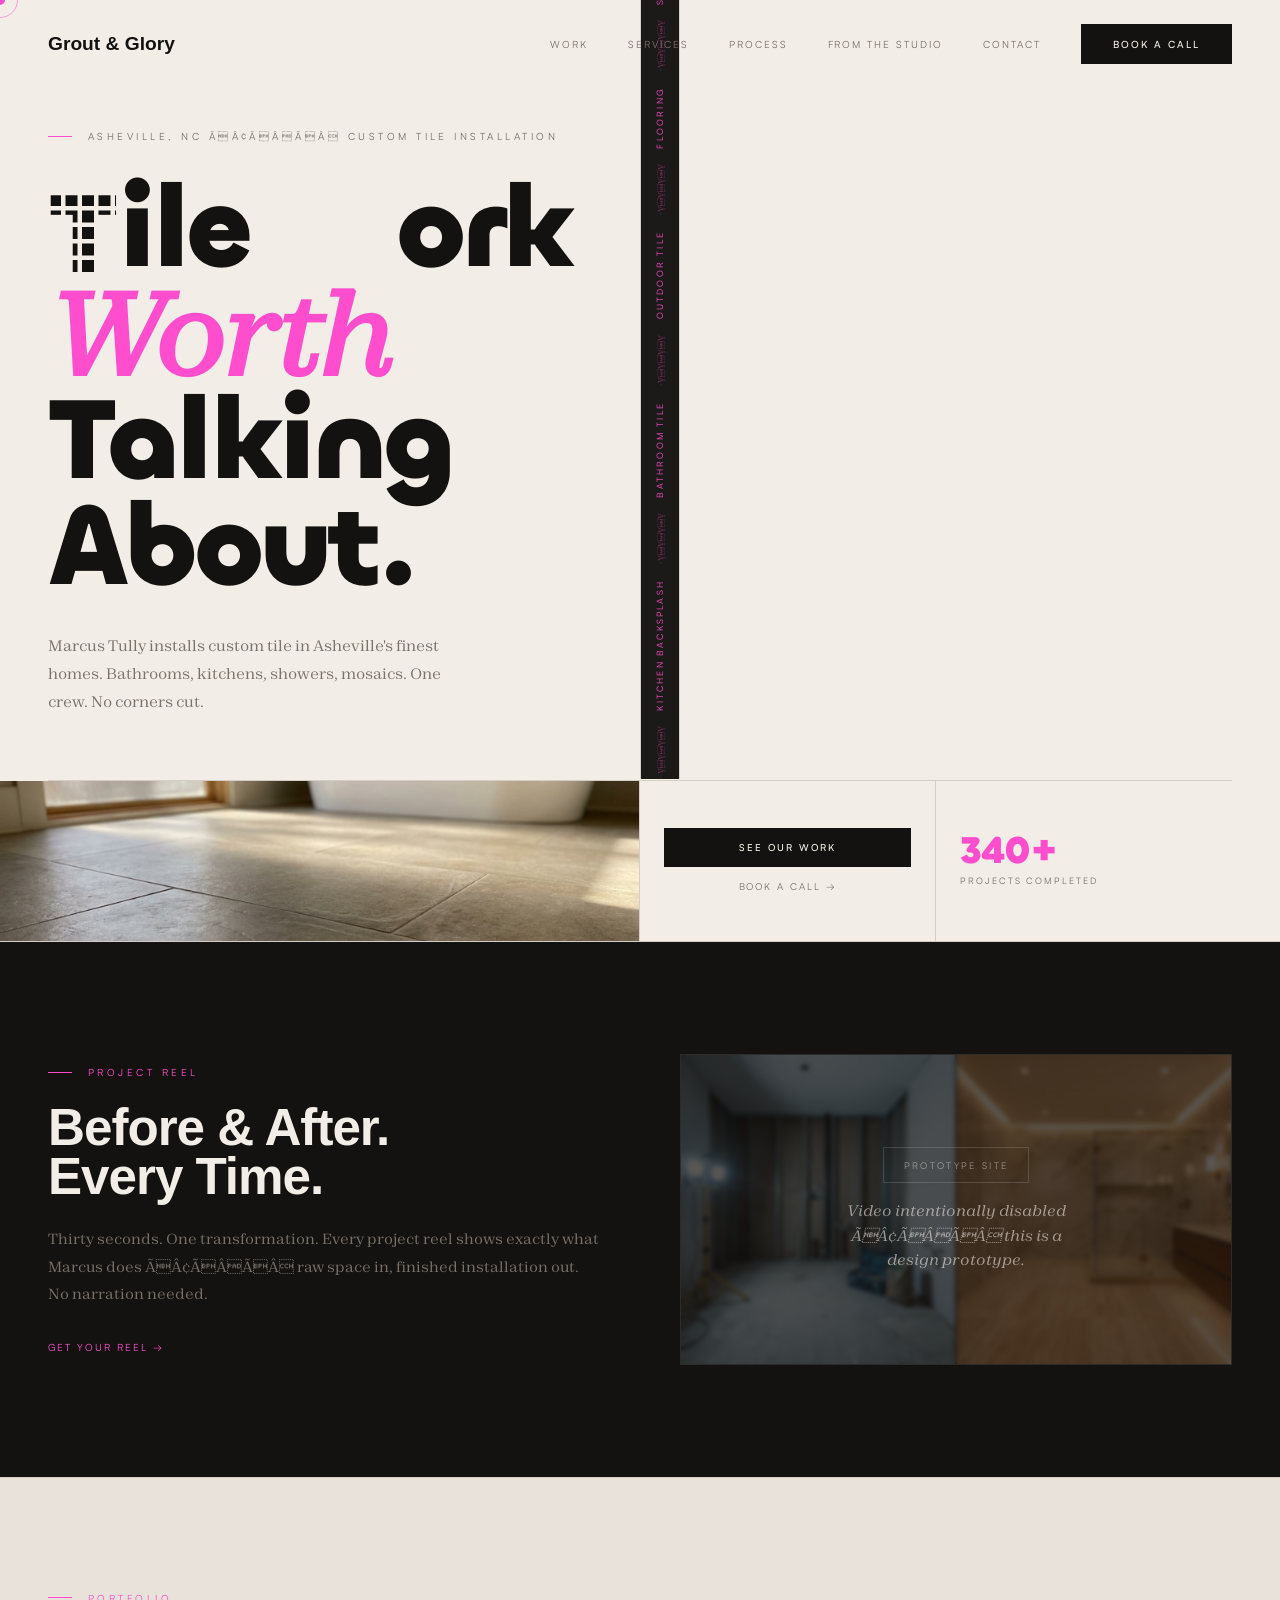
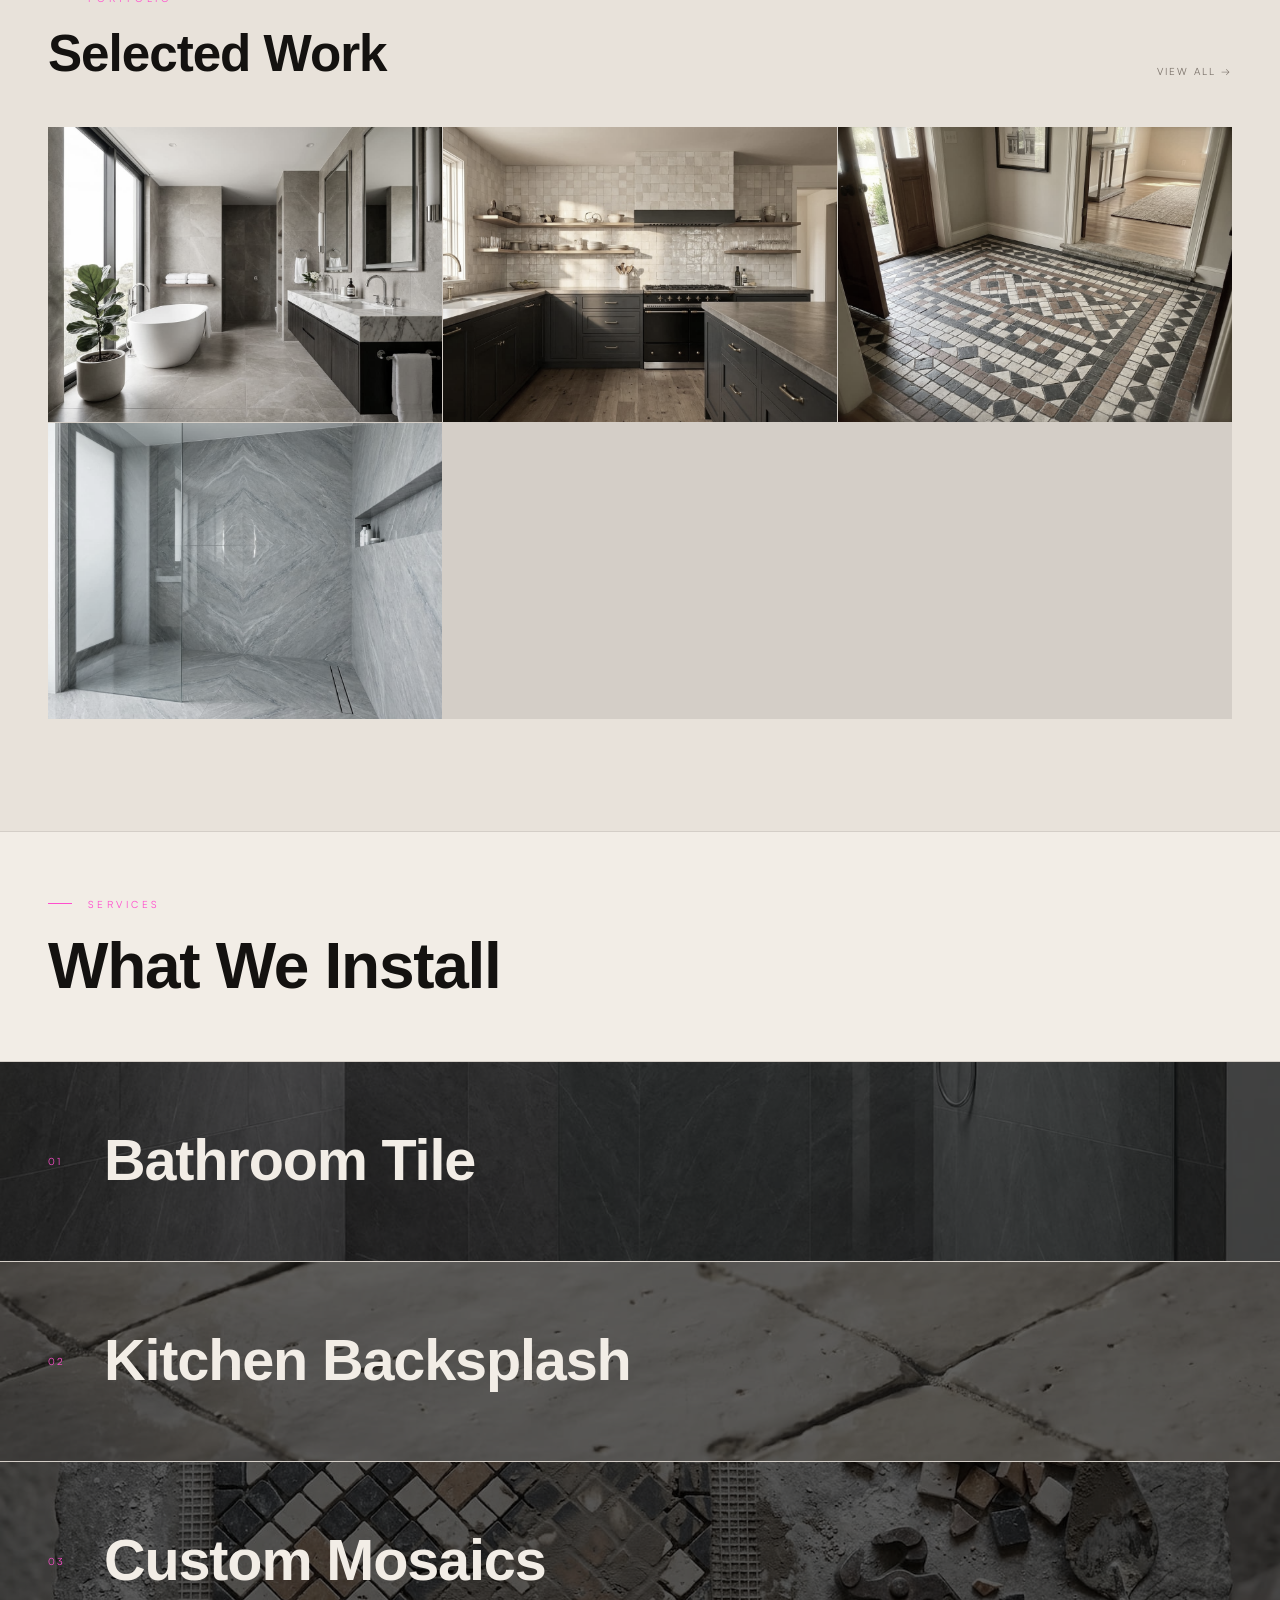
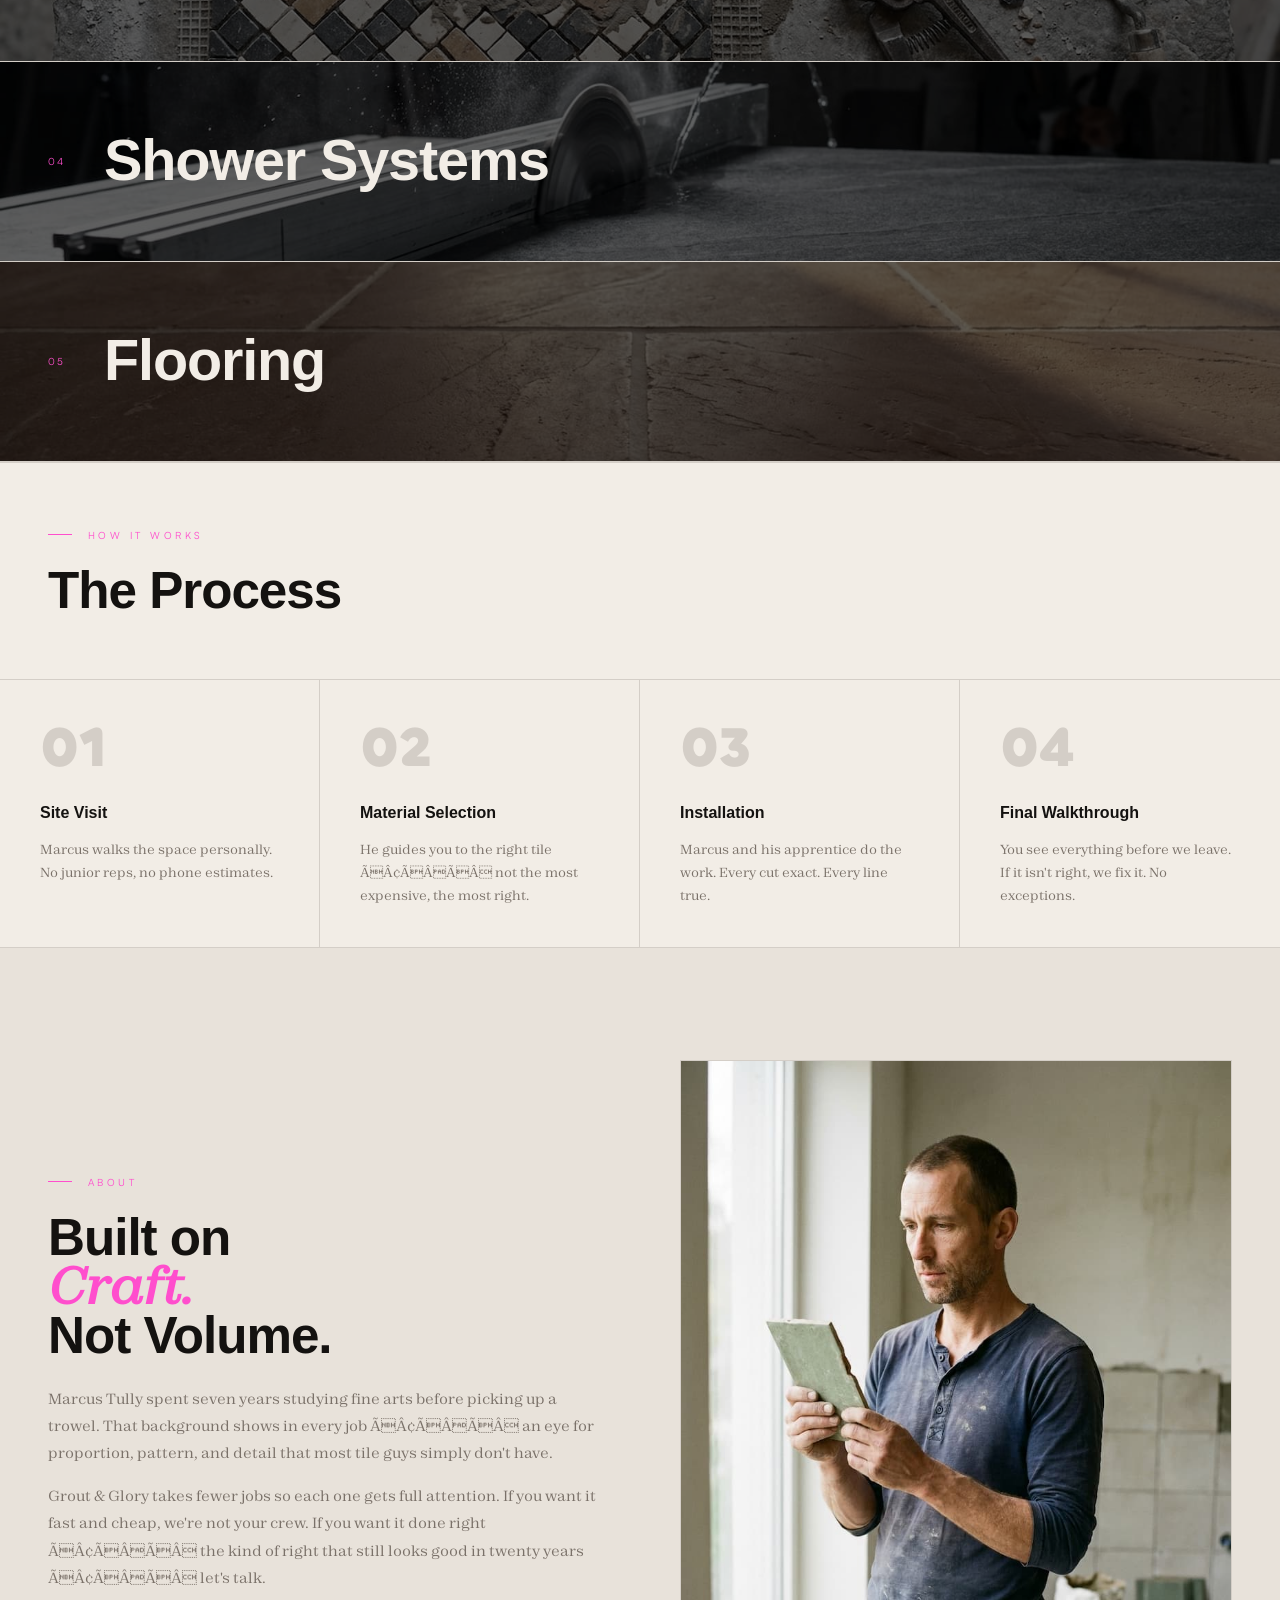
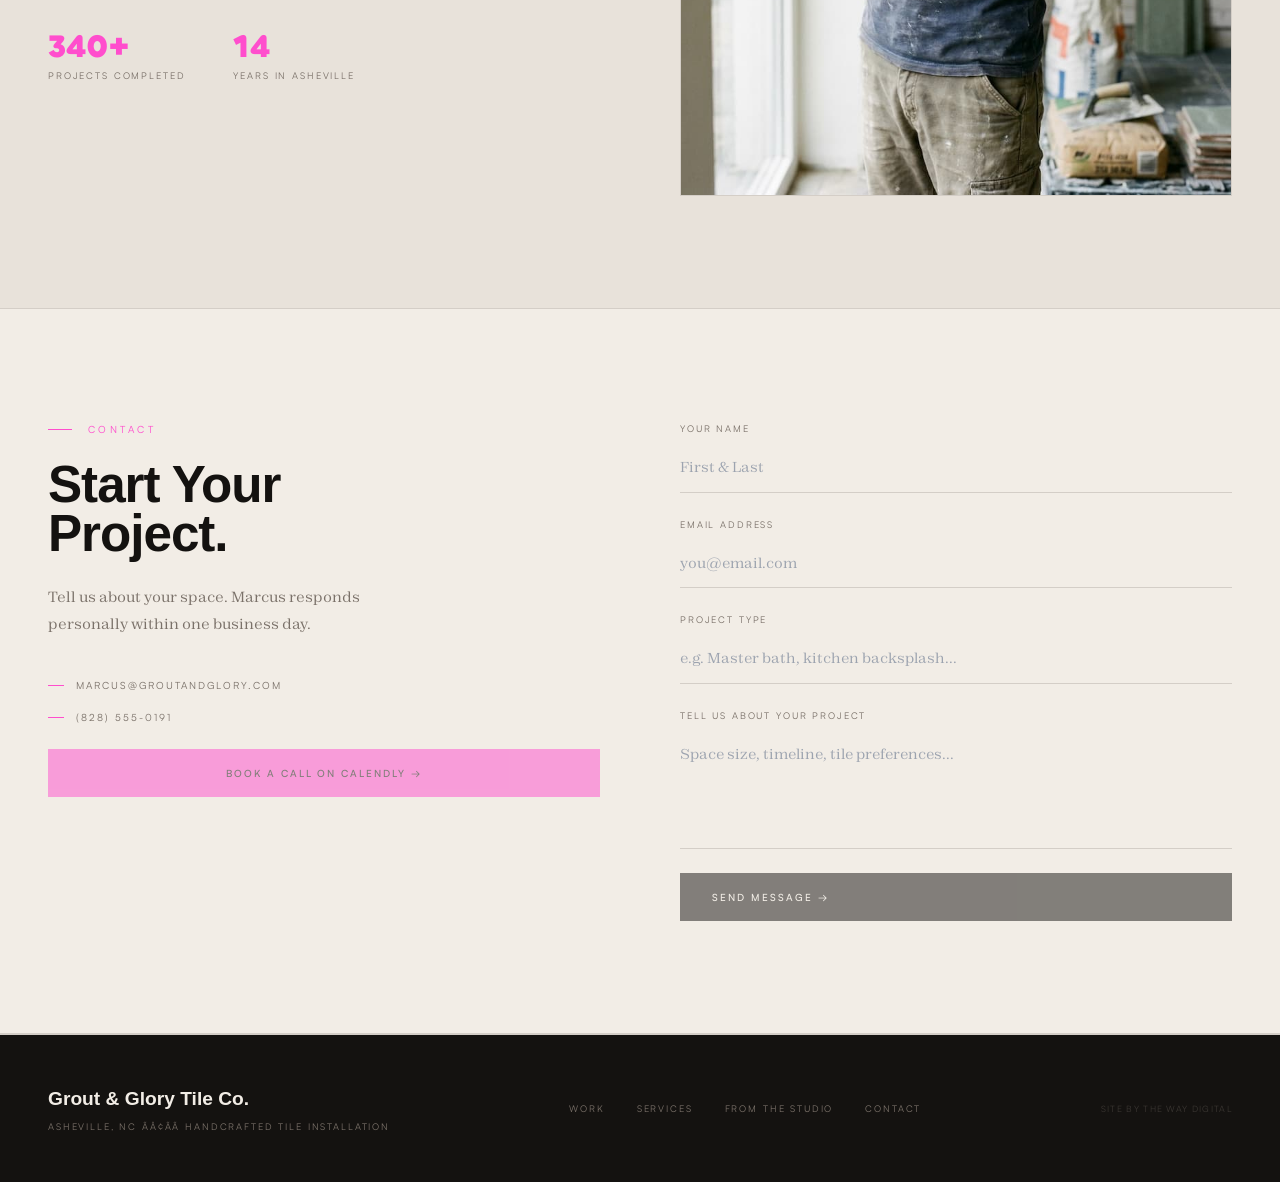
==== commit 5ac13354: "Add blog nav link: From the Studio" ====
--- a/index.html
+++ b/index.html
@@ -3,8 +3,8 @@
 <head>
 <meta charset="UTF-8">
 <meta name="viewport" content="width=device-width, initial-scale=1.0">
-<title>Grout & Glory Tile Co. | Custom Tile Installation Ã¢ÂÂ Asheville, NC</title>
-<meta name="description" content="Grout & Glory is Asheville's premier custom tile installation studio. Bathrooms, kitchens, showers, mosaics, and flooring Ã¢ÂÂ handcrafted with precision.">
+<title>Grout & Glory Tile Co. | Custom Tile Installation ÃÂ¢ÃÂÃÂ Asheville, NC</title>
+<meta name="description" content="Grout & Glory is Asheville's premier custom tile installation studio. Bathrooms, kitchens, showers, mosaics, and flooring ÃÂ¢ÃÂÃÂ handcrafted with precision.">
 <link rel="canonical" href="https://www.groutandglory.com/">
 <meta property="og:type" content="website">
 <meta property="og:url" content="https://www.groutandglory.com/">
@@ -115,7 +115,7 @@
   /* Vertical marquee */
   #vert-marquee{display:none!important;}
 
-  /* Hero text visible immediately on mobile Ã¢ÂÂ no JS lag */
+  /* Hero text visible immediately on mobile ÃÂ¢ÃÂÃÂ no JS lag */
   .hl-line{opacity:1!important;transform:none!important;}
   #hl-line1{display:block;}
 
@@ -127,16 +127,16 @@
   #hero-cell-2{padding:1.25rem 1rem!important;}
   #hero-cell-3{padding:1.25rem 1rem!important;}
 
-  /* Process Ã¢ÂÂ 2 col on mobile, no overflow */
+  /* Process ÃÂ¢ÃÂÃÂ 2 col on mobile, no overflow */
   #process > div:last-child{grid-template-columns:1fr 1fr!important;}
   .process-step{border-right:none!important;border-bottom:1px solid #D4CEC7;}
 
-  /* Video section Ã¢ÂÂ stack vertically */
+  /* Video section ÃÂ¢ÃÂÃÂ stack vertically */
   #video-section{padding:4rem 1.5rem!important;}
   #video-section > div{grid-template-columns:1fr!important;gap:2.5rem!important;}
   #video-section h2{font-size:clamp(28px,8vw,42px)!important;}
 
-  /* Portfolio mobile Ã¢ÂÂ fade up on scroll, tap overlay via JS */
+  /* Portfolio mobile ÃÂ¢ÃÂÃÂ fade up on scroll, tap overlay via JS */
   #work{padding:4rem 1.5rem!important;}
   #work > div:last-child{grid-template-columns:1fr!important;}
   .port-card{opacity:0;transform:translateY(36px);transition:opacity .6s ease,transform .6s cubic-bezier(.2,.8,.3,1);}
@@ -148,7 +148,7 @@
   .port-card.tapped .port-overlay{transform:translateY(0)!important;}
   .port-img{filter:saturate(.8)!important;}
 
-  /* Swatch bands Ã¢ÂÂ bold slide from left, staggered */
+  /* Swatch bands ÃÂ¢ÃÂÃÂ bold slide from left, staggered */
   .swatch-band{opacity:0;transform:translateX(-50px);transition:height .3s ease,opacity .5s ease,transform .5s cubic-bezier(.2,.8,.3,1)!important;height:140px!important;transition-delay:0s!important;}
   .swatch-band.d1{transition-delay:.1s!important;}
   .swatch-band.d2{transition-delay:.2s!important;}
@@ -158,13 +158,13 @@
   .swatch-band.swatch-expanded{height:220px!important;}
   .swatch-content{padding:0 1.5rem!important;}
 
-  /* About Ã¢ÂÂ stack */
+  /* About ÃÂ¢ÃÂÃÂ stack */
   #about-section{padding:4rem 1.5rem!important;}
   #about-section > div{grid-template-columns:1fr!important;gap:2.5rem!important;}
   #about-section img{max-height:none !important;}
   #about-section .portrait-wrap{aspect-ratio:unset !important;height:420px;}
 
-  /* Contact Ã¢ÂÂ stack */
+  /* Contact ÃÂ¢ÃÂÃÂ stack */
   #contact{padding:4rem 1.5rem!important;}
   #contact > div{grid-template-columns:1fr!important;gap:2.5rem!important;}
 
@@ -223,7 +223,7 @@
 <!-- HERO -->
 <section style="min-height:100vh;display:flex;flex-direction:column;justify-content:space-between;padding:8rem 3rem 0;border-bottom:1px solid #D4CEC7;position:relative;">
   <div class="hero-content" style="flex:1;display:flex;flex-direction:column;justify-content:center;max-width:62%;padding-right:2rem;">
-    <div class="section-label reveal" style="font-family:'Satoshi',sans-serif;font-size:.62rem;letter-spacing:.35em;text-transform:uppercase;color:#7A7169;margin-bottom:2rem;display:flex;align-items:center;">Asheville, NC Ã¢ÂÂ Custom Tile Installation</div>
+    <div class="section-label reveal" style="font-family:'Satoshi',sans-serif;font-size:.62rem;letter-spacing:.35em;text-transform:uppercase;color:#7A7169;margin-bottom:2rem;display:flex;align-items:center;">Asheville, NC ÃÂ¢ÃÂÃÂ Custom Tile Installation</div>
     <h1 class="hero-h1" id="heroHeadline">
       <span id="hl-line1" style="display:block;"></span>
       <em class="hl-line" id="hl-line2" style="color:#FF4ECD;font-style:italic;font-family:'Zodiak',serif;">Worth</em>
@@ -233,19 +233,19 @@
   </div>
   <div id="hero-footer" style="display:grid;grid-template-columns:2fr 1fr 1fr;border-top:1px solid #D4CEC7;margin-top:4rem;">
 
-    <!-- Cell 1 Ã¢ÂÂ raw full-color photo, full bleed to left edge -->
+    <!-- Cell 1 ÃÂ¢ÃÂÃÂ raw full-color photo, full bleed to left edge -->
     <div class="reveal photo-cell" style="position:relative;overflow:hidden;border-right:1px solid #D4CEC7;min-height:160px;margin-left:-3rem;">
       <img src="images/hero-footer.jpg" alt="Tile installation detail" style="position:absolute;inset:0;width:100%;height:100%;object-fit:cover;display:block;">
     </div>
 
-    <!-- Cell 2 Ã¢ÂÂ CTAs with ink hover wipe -->
+    <!-- Cell 2 ÃÂ¢ÃÂÃÂ CTAs with ink hover wipe -->
     <div id="hero-cell-2" class="reveal d1 cta-cell" style="position:relative;overflow:hidden;padding:2rem 1.5rem;border-right:1px solid #D4CEC7;display:flex;flex-direction:column;gap:.75rem;justify-content:center;transition:background .35s ease;">
       <div class="cta-wipe" style="position:absolute;inset:0;background:#141210;transform:scaleX(0);transform-origin:left;transition:transform .35s cubic-bezier(.4,0,.2,1);pointer-events:none;"></div>
       <a href="#work" class="cta-primary" onclick="event.preventDefault();this.closest('.cta-cell').dispatchEvent(new MouseEvent('mouseenter'));setTimeout(()=>window.location.hash='#work',360);" style="position:relative;z-index:1;font-family:'Satoshi',sans-serif;font-size:.6rem;font-weight:500;letter-spacing:.2em;text-transform:uppercase;background:#141210;color:#F2EDE6;padding:.75rem 1rem;text-decoration:none;text-align:center;display:block;transition:background .35s,color .35s;">See Our Work</a>
       <a href="#contact" class="cta-ghost" style="position:relative;z-index:1;font-family:'Satoshi',sans-serif;font-size:.6rem;letter-spacing:.2em;text-transform:uppercase;color:#141210;text-decoration:none;text-align:center;display:flex;align-items:center;justify-content:center;gap:.5rem;opacity:.55;transition:color .35s,opacity .35s;">Book a Call &#8594;</a>
     </div>
 
-    <!-- Cell 3 Ã¢ÂÂ departures board, plain linen -->
+    <!-- Cell 3 ÃÂ¢ÃÂÃÂ departures board, plain linen -->
     <div id="hero-cell-3" class="reveal d2" style="padding:2rem 1.5rem;background:#F2EDE6;overflow:hidden;display:flex;align-items:center;">
       <div id="depart-window" style="width:100%;overflow:hidden;position:relative;height:3.8rem;">
         <!-- Slides injected by JS -->
@@ -256,11 +256,11 @@
 
   <!-- Vertical marquee -->
   <div id="vert-marquee" style="position:absolute;top:0;left:0;width:2.5rem;border-left:1px solid #D4CEC7;border-right:1px solid #D4CEC7;overflow:hidden;display:flex;align-items:center;justify-content:center;background:#1C1A18;">
-    <div class="vert-track"><span style="writing-mode:vertical-rl;transform:rotate(180deg);font-family:'Satoshi',sans-serif;font-size:.55rem;letter-spacing:.25em;text-transform:uppercase;color:#FF4ECD;padding:.75rem 0;">Bathroom Tile</span><span style="writing-mode:vertical-rl;font-size:.5rem;color:#FF4ECD;padding:.2rem 0;opacity:.4;">ÃÂ·</span><span style="writing-mode:vertical-rl;transform:rotate(180deg);font-family:'Satoshi',sans-serif;font-size:.55rem;letter-spacing:.25em;text-transform:uppercase;color:#FF4ECD;padding:.75rem 0;">Kitchen Backsplash</span><span style="writing-mode:vertical-rl;font-size:.5rem;color:#FF4ECD;padding:.2rem 0;opacity:.4;">ÃÂ·</span><span style="writing-mode:vertical-rl;transform:rotate(180deg);font-family:'Satoshi',sans-serif;font-size:.55rem;letter-spacing:.25em;text-transform:uppercase;color:#FF4ECD;padding:.75rem 0;">Custom Mosaics</span><span style="writing-mode:vertical-rl;font-size:.5rem;color:#FF4ECD;padding:.2rem 0;opacity:.4;">ÃÂ·</span><span style="writing-mode:vertical-rl;transform:rotate(180deg);font-family:'Satoshi',sans-serif;font-size:.55rem;letter-spacing:.25em;text-transform:uppercase;color:#FF4ECD;padding:.75rem 0;">Shower Systems</span><span style="writing-mode:vertical-rl;font-size:.5rem;color:#FF4ECD;padding:.2rem 0;opacity:.4;">ÃÂ·</span><span style="writing-mode:vertical-rl;transform:rotate(180deg);font-family:'Satoshi',sans-serif;font-size:.55rem;letter-spacing:.25em;text-transform:uppercase;color:#FF4ECD;padding:.75rem 0;">Flooring</span><span style="writing-mode:vertical-rl;font-size:.5rem;color:#FF4ECD;padding:.2rem 0;opacity:.4;">ÃÂ·</span><span style="writing-mode:vertical-rl;transform:rotate(180deg);font-family:'Satoshi',sans-serif;font-size:.55rem;letter-spacing:.25em;text-transform:uppercase;color:#FF4ECD;padding:.75rem 0;">Outdoor Tile</span><span style="writing-mode:vertical-rl;font-size:.5rem;color:#FF4ECD;padding:.2rem 0;opacity:.4;">ÃÂ·</span><span style="writing-mode:vertical-rl;transform:rotate(180deg);font-family:'Satoshi',sans-serif;font-size:.55rem;letter-spacing:.25em;text-transform:uppercase;color:#FF4ECD;padding:.75rem 0;">Bathroom Tile</span><span style="writing-mode:vertical-rl;font-size:.5rem;color:#FF4ECD;padding:.2rem 0;opacity:.4;">ÃÂ·</span><span style="writing-mode:vertical-rl;transform:rotate(180deg);font-family:'Satoshi',sans-serif;font-size:.55rem;letter-spacing:.25em;text-transform:uppercase;color:#FF4ECD;padding:.75rem 0;">Kitchen Backsplash</span><span style="writing-mode:vertical-rl;font-size:.5rem;color:#FF4ECD;padding:.2rem 0;opacity:.4;">ÃÂ·</span><span style="writing-mode:vertical-rl;transform:rotate(180deg);font-family:'Satoshi',sans-serif;font-size:.55rem;letter-spacing:.25em;text-transform:uppercase;color:#FF4ECD;padding:.75rem 0;">Custom Mosaics</span><span style="writing-mode:vertical-rl;font-size:.5rem;color:#FF4ECD;padding:.2rem 0;opacity:.4;">ÃÂ·</span><span style="writing-mode:vertical-rl;transform:rotate(180deg);font-family:'Satoshi',sans-serif;font-size:.55rem;letter-spacing:.25em;text-transform:uppercase;color:#FF4ECD;padding:.75rem 0;">Shower Systems</span><span style="writing-mode:vertical-rl;font-size:.5rem;color:#FF4ECD;padding:.2rem 0;opacity:.4;">ÃÂ·</span><span style="writing-mode:vertical-rl;transform:rotate(180deg);font-family:'Satoshi',sans-serif;font-size:.55rem;letter-spacing:.25em;text-transform:uppercase;color:#FF4ECD;padding:.75rem 0;">Flooring</span><span style="writing-mode:vertical-rl;font-size:.5rem;color:#FF4ECD;padding:.2rem 0;opacity:.4;">ÃÂ·</span><span style="writing-mode:vertical-rl;transform:rotate(180deg);font-family:'Satoshi',sans-serif;font-size:.55rem;letter-spacing:.25em;text-transform:uppercase;color:#FF4ECD;padding:.75rem 0;">Outdoor Tile</span><span style="writing-mode:vertical-rl;font-size:.5rem;color:#FF4ECD;padding:.2rem 0;opacity:.4;">ÃÂ·</span><span style="writing-mode:vertical-rl;transform:rotate(180deg);font-family:'Satoshi',sans-serif;font-size:.55rem;letter-spacing:.25em;text-transform:uppercase;color:#FF4ECD;padding:.75rem 0;">Bathroom Tile</span><span style="writing-mode:vertical-rl;font-size:.5rem;color:#FF4ECD;padding:.2rem 0;opacity:.4;">ÃÂ·</span><span style="writing-mode:vertical-rl;transform:rotate(180deg);font-family:'Satoshi',sans-serif;font-size:.55rem;letter-spacing:.25em;text-transform:uppercase;color:#FF4ECD;padding:.75rem 0;">Kitchen Backsplash</span><span style="writing-mode:vertical-rl;font-size:.5rem;color:#FF4ECD;padding:.2rem 0;opacity:.4;">ÃÂ·</span><span style="writing-mode:vertical-rl;transform:rotate(180deg);font-family:'Satoshi',sans-serif;font-size:.55rem;letter-spacing:.25em;text-transform:uppercase;color:#FF4ECD;padding:.75rem 0;">Custom Mosaics</span><span style="writing-mode:vertical-rl;font-size:.5rem;color:#FF4ECD;padding:.2rem 0;opacity:.4;">ÃÂ·</span><span style="writing-mode:vertical-rl;transform:rotate(180deg);font-family:'Satoshi',sans-serif;font-size:.55rem;letter-spacing:.25em;text-transform:uppercase;color:#FF4ECD;padding:.75rem 0;">Shower Systems</span><span style="writing-mode:vertical-rl;font-size:.5rem;color:#FF4ECD;padding:.2rem 0;opacity:.4;">ÃÂ·</span><span style="writing-mode:vertical-rl;transform:rotate(180deg);font-family:'Satoshi',sans-serif;font-size:.55rem;letter-spacing:.25em;text-transform:uppercase;color:#FF4ECD;padding:.75rem 0;">Flooring</span><span style="writing-mode:vertical-rl;font-size:.5rem;color:#FF4ECD;padding:.2rem 0;opacity:.4;">ÃÂ·</span><span style="writing-mode:vertical-rl;transform:rotate(180deg);font-family:'Satoshi',sans-serif;font-size:.55rem;letter-spacing:.25em;text-transform:uppercase;color:#FF4ECD;padding:.75rem 0;">Outdoor Tile</span><span style="writing-mode:vertical-rl;font-size:.5rem;color:#FF4ECD;padding:.2rem 0;opacity:.4;">ÃÂ·</span><span style="writing-mode:vertical-rl;transform:rotate(180deg);font-family:'Satoshi',sans-serif;font-size:.55rem;letter-spacing:.25em;text-transform:uppercase;color:#FF4ECD;padding:.75rem 0;">Bathroom Tile</span><span style="writing-mode:vertical-rl;font-size:.5rem;color:#FF4ECD;padding:.2rem 0;opacity:.4;">ÃÂ·</span><span style="writing-mode:vertical-rl;transform:rotate(180deg);font-family:'Satoshi',sans-serif;font-size:.55rem;letter-spacing:.25em;text-transform:uppercase;color:#FF4ECD;padding:.75rem 0;">Kitchen Backsplash</span><span style="writing-mode:vertical-rl;font-size:.5rem;color:#FF4ECD;padding:.2rem 0;opacity:.4;">ÃÂ·</span><span style="writing-mode:vertical-rl;transform:rotate(180deg);font-family:'Satoshi',sans-serif;font-size:.55rem;letter-spacing:.25em;text-transform:uppercase;color:#FF4ECD;padding:.75rem 0;">Custom Mosaics</span><span style="writing-mode:vertical-rl;font-size:.5rem;color:#FF4ECD;padding:.2rem 0;opacity:.4;">ÃÂ·</span><span style="writing-mode:vertical-rl;transform:rotate(180deg);font-family:'Satoshi',sans-serif;font-size:.55rem;letter-spacing:.25em;text-transform:uppercase;color:#FF4ECD;padding:.75rem 0;">Shower Systems</span><span style="writing-mode:vertical-rl;font-size:.5rem;color:#FF4ECD;padding:.2rem 0;opacity:.4;">ÃÂ·</span><span style="writing-mode:vertical-rl;transform:rotate(180deg);font-family:'Satoshi',sans-serif;font-size:.55rem;letter-spacing:.25em;text-transform:uppercase;color:#FF4ECD;padding:.75rem 0;">Flooring</span><span style="writing-mode:vertical-rl;font-size:.5rem;color:#FF4ECD;padding:.2rem 0;opacity:.4;">ÃÂ·</span><span style="writing-mode:vertical-rl;transform:rotate(180deg);font-family:'Satoshi',sans-serif;font-size:.55rem;letter-spacing:.25em;text-transform:uppercase;color:#FF4ECD;padding:.75rem 0;">Outdoor Tile</span><span style="writing-mode:vertical-rl;font-size:.5rem;color:#FF4ECD;padding:.2rem 0;opacity:.4;">ÃÂ·</span><span style="writing-mode:vertical-rl;transform:rotate(180deg);font-family:'Satoshi',sans-serif;font-size:.55rem;letter-spacing:.25em;text-transform:uppercase;color:#FF4ECD;padding:.75rem 0;">Bathroom Tile</span><span style="writing-mode:vertical-rl;font-size:.5rem;color:#FF4ECD;padding:.2rem 0;opacity:.4;">ÃÂ·</span><span style="writing-mode:vertical-rl;transform:rotate(180deg);font-family:'Satoshi',sans-serif;font-size:.55rem;letter-spacing:.25em;text-transform:uppercase;color:#FF4ECD;padding:.75rem 0;">Kitchen Backsplash</span><span style="writing-mode:vertical-rl;font-size:.5rem;color:#FF4ECD;padding:.2rem 0;opacity:.4;">ÃÂ·</span><span style="writing-mode:vertical-rl;transform:rotate(180deg);font-family:'Satoshi',sans-serif;font-size:.55rem;letter-spacing:.25em;text-transform:uppercase;color:#FF4ECD;padding:.75rem 0;">Custom Mosaics</span><span style="writing-mode:vertical-rl;font-size:.5rem;color:#FF4ECD;padding:.2rem 0;opacity:.4;">ÃÂ·</span><span style="writing-mode:vertical-rl;transform:rotate(180deg);font-family:'Satoshi',sans-serif;font-size:.55rem;letter-spacing:.25em;text-transform:uppercase;color:#FF4ECD;padding:.75rem 0;">Shower Systems</span><span style="writing-mode:vertical-rl;font-size:.5rem;color:#FF4ECD;padding:.2rem 0;opacity:.4;">ÃÂ·</span><span style="writing-mode:vertical-rl;transform:rotate(180deg);font-family:'Satoshi',sans-serif;font-size:.55rem;letter-spacing:.25em;text-transform:uppercase;color:#FF4ECD;padding:.75rem 0;">Flooring</span><span style="writing-mode:vertical-rl;font-size:.5rem;color:#FF4ECD;padding:.2rem 0;opacity:.4;">ÃÂ·</span><span style="writing-mode:vertical-rl;transform:rotate(180deg);font-family:'Satoshi',sans-serif;font-size:.55rem;letter-spacing:.25em;text-transform:uppercase;color:#FF4ECD;padding:.75rem 0;">Outdoor Tile</span><span style="writing-mode:vertical-rl;font-size:.5rem;color:#FF4ECD;padding:.2rem 0;opacity:.4;">ÃÂ·</span><span style="writing-mode:vertical-rl;transform:rotate(180deg);font-family:'Satoshi',sans-serif;font-size:.55rem;letter-spacing:.25em;text-transform:uppercase;color:#FF4ECD;padding:.75rem 0;">Bathroom Tile</span><span style="writing-mode:vertical-rl;font-size:.5rem;color:#FF4ECD;padding:.2rem 0;opacity:.4;">ÃÂ·</span><span style="writing-mode:vertical-rl;transform:rotate(180deg);font-family:'Satoshi',sans-serif;font-size:.55rem;letter-spacing:.25em;text-transform:uppercase;color:#FF4ECD;padding:.75rem 0;">Kitchen Backsplash</span><span style="writing-mode:vertical-rl;font-size:.5rem;color:#FF4ECD;padding:.2rem 0;opacity:.4;">ÃÂ·</span><span style="writing-mode:vertical-rl;transform:rotate(180deg);font-family:'Satoshi',sans-serif;font-size:.55rem;letter-spacing:.25em;text-transform:uppercase;color:#FF4ECD;padding:.75rem 0;">Custom Mosaics</span><span style="writing-mode:vertical-rl;font-size:.5rem;color:#FF4ECD;padding:.2rem 0;opacity:.4;">ÃÂ·</span><span style="writing-mode:vertical-rl;transform:rotate(180deg);font-family:'Satoshi',sans-serif;font-size:.55rem;letter-spacing:.25em;text-transform:uppercase;color:#FF4ECD;padding:.75rem 0;">Shower Systems</span><span style="writing-mode:vertical-rl;font-size:.5rem;color:#FF4ECD;padding:.2rem 0;opacity:.4;">ÃÂ·</span><span style="writing-mode:vertical-rl;transform:rotate(180deg);font-family:'Satoshi',sans-serif;font-size:.55rem;letter-spacing:.25em;text-transform:uppercase;color:#FF4ECD;padding:.75rem 0;">Flooring</span><span style="writing-mode:vertical-rl;font-size:.5rem;color:#FF4ECD;padding:.2rem 0;opacity:.4;">ÃÂ·</span><span style="writing-mode:vertical-rl;transform:rotate(180deg);font-family:'Satoshi',sans-serif;font-size:.55rem;letter-spacing:.25em;text-transform:uppercase;color:#FF4ECD;padding:.75rem 0;">Outdoor Tile</span><span style="writing-mode:vertical-rl;font-size:.5rem;color:#FF4ECD;padding:.2rem 0;opacity:.4;">ÃÂ·</span><span style="writing-mode:vertical-rl;transform:rotate(180deg);font-family:'Satoshi',sans-serif;font-size:.55rem;letter-spacing:.25em;text-transform:uppercase;color:#FF4ECD;padding:.75rem 0;">Bathroom Tile</span><span style="writing-mode:vertical-rl;font-size:.5rem;color:#FF4ECD;padding:.2rem 0;opacity:.4;">ÃÂ·</span><span style="writing-mode:vertical-rl;transform:rotate(180deg);font-family:'Satoshi',sans-serif;font-size:.55rem;letter-spacing:.25em;text-transform:uppercase;color:#FF4ECD;padding:.75rem 0;">Kitchen Backsplash</span><span style="writing-mode:vertical-rl;font-size:.5rem;color:#FF4ECD;padding:.2rem 0;opacity:.4;">ÃÂ·</span><span style="writing-mode:vertical-rl;transform:rotate(180deg);font-family:'Satoshi',sans-serif;font-size:.55rem;letter-spacing:.25em;text-transform:uppercase;color:#FF4ECD;padding:.75rem 0;">Custom Mosaics</span><span style="writing-mode:vertical-rl;font-size:.5rem;color:#FF4ECD;padding:.2rem 0;opacity:.4;">ÃÂ·</span><span style="writing-mode:vertical-rl;transform:rotate(180deg);font-family:'Satoshi',sans-serif;font-size:.55rem;letter-spacing:.25em;text-transform:uppercase;color:#FF4ECD;padding:.75rem 0;">Shower Systems</span><span style="writing-mode:vertical-rl;font-size:.5rem;color:#FF4ECD;padding:.2rem 0;opacity:.4;">ÃÂ·</span><span style="writing-mode:vertical-rl;transform:rotate(180deg);font-family:'Satoshi',sans-serif;font-size:.55rem;letter-spacing:.25em;text-transform:uppercase;color:#FF4ECD;padding:.75rem 0;">Flooring</span><span style="writing-mode:vertical-rl;font-size:.5rem;color:#FF4ECD;padding:.2rem 0;opacity:.4;">ÃÂ·</span><span style="writing-mode:vertical-rl;transform:rotate(180deg);font-family:'Satoshi',sans-serif;font-size:.55rem;letter-spacing:.25em;text-transform:uppercase;color:#FF4ECD;padding:.75rem 0;">Outdoor Tile</span><span style="writing-mode:vertical-rl;font-size:.5rem;color:#FF4ECD;padding:.2rem 0;opacity:.4;">ÃÂ·</span><span style="writing-mode:vertical-rl;transform:rotate(180deg);font-family:'Satoshi',sans-serif;font-size:.55rem;letter-spacing:.25em;text-transform:uppercase;color:#FF4ECD;padding:.75rem 0;">Bathroom Tile</span><span style="writing-mode:vertical-rl;font-size:.5rem;color:#FF4ECD;padding:.2rem 0;opacity:.4;">ÃÂ·</span><span style="writing-mode:vertical-rl;transform:rotate(180deg);font-family:'Satoshi',sans-serif;font-size:.55rem;letter-spacing:.25em;text-transform:uppercase;color:#FF4ECD;padding:.75rem 0;">Kitchen Backsplash</span><span style="writing-mode:vertical-rl;font-size:.5rem;color:#FF4ECD;padding:.2rem 0;opacity:.4;">ÃÂ·</span><span style="writing-mode:vertical-rl;transform:rotate(180deg);font-family:'Satoshi',sans-serif;font-size:.55rem;letter-spacing:.25em;text-transform:uppercase;color:#FF4ECD;padding:.75rem 0;">Custom Mosaics</span><span style="writing-mode:vertical-rl;font-size:.5rem;color:#FF4ECD;padding:.2rem 0;opacity:.4;">ÃÂ·</span><span style="writing-mode:vertical-rl;transform:rotate(180deg);font-family:'Satoshi',sans-serif;font-size:.55rem;letter-spacing:.25em;text-transform:uppercase;color:#FF4ECD;padding:.75rem 0;">Shower Systems</span><span style="writing-mode:vertical-rl;font-size:.5rem;color:#FF4ECD;padding:.2rem 0;opacity:.4;">ÃÂ·</span><span style="writing-mode:vertical-rl;transform:rotate(180deg);font-family:'Satoshi',sans-serif;font-size:.55rem;letter-spacing:.25em;text-transform:uppercase;color:#FF4ECD;padding:.75rem 0;">Flooring</span><span style="writing-mode:vertical-rl;font-size:.5rem;color:#FF4ECD;padding:.2rem 0;opacity:.4;">ÃÂ·</span><span style="writing-mode:vertical-rl;transform:rotate(180deg);font-family:'Satoshi',sans-serif;font-size:.55rem;letter-spacing:.25em;text-transform:uppercase;color:#FF4ECD;padding:.75rem 0;">Outdoor Tile</span><span style="writing-mode:vertical-rl;font-size:.5rem;color:#FF4ECD;padding:.2rem 0;opacity:.4;">ÃÂ·</span></div>
+    <div class="vert-track"><span style="writing-mode:vertical-rl;transform:rotate(180deg);font-family:'Satoshi',sans-serif;font-size:.55rem;letter-spacing:.25em;text-transform:uppercase;color:#FF4ECD;padding:.75rem 0;">Bathroom Tile</span><span style="writing-mode:vertical-rl;font-size:.5rem;color:#FF4ECD;padding:.2rem 0;opacity:.4;">ÃÂÃÂ·</span><span style="writing-mode:vertical-rl;transform:rotate(180deg);font-family:'Satoshi',sans-serif;font-size:.55rem;letter-spacing:.25em;text-transform:uppercase;color:#FF4ECD;padding:.75rem 0;">Kitchen Backsplash</span><span style="writing-mode:vertical-rl;font-size:.5rem;color:#FF4ECD;padding:.2rem 0;opacity:.4;">ÃÂÃÂ·</span><span style="writing-mode:vertical-rl;transform:rotate(180deg);font-family:'Satoshi',sans-serif;font-size:.55rem;letter-spacing:.25em;text-transform:uppercase;color:#FF4ECD;padding:.75rem 0;">Custom Mosaics</span><span style="writing-mode:vertical-rl;font-size:.5rem;color:#FF4ECD;padding:.2rem 0;opacity:.4;">ÃÂÃÂ·</span><span style="writing-mode:vertical-rl;transform:rotate(180deg);font-family:'Satoshi',sans-serif;font-size:.55rem;letter-spacing:.25em;text-transform:uppercase;color:#FF4ECD;padding:.75rem 0;">Shower Systems</span><span style="writing-mode:vertical-rl;font-size:.5rem;color:#FF4ECD;padding:.2rem 0;opacity:.4;">ÃÂÃÂ·</span><span style="writing-mode:vertical-rl;transform:rotate(180deg);font-family:'Satoshi',sans-serif;font-size:.55rem;letter-spacing:.25em;text-transform:uppercase;color:#FF4ECD;padding:.75rem 0;">Flooring</span><span style="writing-mode:vertical-rl;font-size:.5rem;color:#FF4ECD;padding:.2rem 0;opacity:.4;">ÃÂÃÂ·</span><span style="writing-mode:vertical-rl;transform:rotate(180deg);font-family:'Satoshi',sans-serif;font-size:.55rem;letter-spacing:.25em;text-transform:uppercase;color:#FF4ECD;padding:.75rem 0;">Outdoor Tile</span><span style="writing-mode:vertical-rl;font-size:.5rem;color:#FF4ECD;padding:.2rem 0;opacity:.4;">ÃÂÃÂ·</span><span style="writing-mode:vertical-rl;transform:rotate(180deg);font-family:'Satoshi',sans-serif;font-size:.55rem;letter-spacing:.25em;text-transform:uppercase;color:#FF4ECD;padding:.75rem 0;">Bathroom Tile</span><span style="writing-mode:vertical-rl;font-size:.5rem;color:#FF4ECD;padding:.2rem 0;opacity:.4;">ÃÂÃÂ·</span><span style="writing-mode:vertical-rl;transform:rotate(180deg);font-family:'Satoshi',sans-serif;font-size:.55rem;letter-spacing:.25em;text-transform:uppercase;color:#FF4ECD;padding:.75rem 0;">Kitchen Backsplash</span><span style="writing-mode:vertical-rl;font-size:.5rem;color:#FF4ECD;padding:.2rem 0;opacity:.4;">ÃÂÃÂ·</span><span style="writing-mode:vertical-rl;transform:rotate(180deg);font-family:'Satoshi',sans-serif;font-size:.55rem;letter-spacing:.25em;text-transform:uppercase;color:#FF4ECD;padding:.75rem 0;">Custom Mosaics</span><span style="writing-mode:vertical-rl;font-size:.5rem;color:#FF4ECD;padding:.2rem 0;opacity:.4;">ÃÂÃÂ·</span><span style="writing-mode:vertical-rl;transform:rotate(180deg);font-family:'Satoshi',sans-serif;font-size:.55rem;letter-spacing:.25em;text-transform:uppercase;color:#FF4ECD;padding:.75rem 0;">Shower Systems</span><span style="writing-mode:vertical-rl;font-size:.5rem;color:#FF4ECD;padding:.2rem 0;opacity:.4;">ÃÂÃÂ·</span><span style="writing-mode:vertical-rl;transform:rotate(180deg);font-family:'Satoshi',sans-serif;font-size:.55rem;letter-spacing:.25em;text-transform:uppercase;color:#FF4ECD;padding:.75rem 0;">Flooring</span><span style="writing-mode:vertical-rl;font-size:.5rem;color:#FF4ECD;padding:.2rem 0;opacity:.4;">ÃÂÃÂ·</span><span style="writing-mode:vertical-rl;transform:rotate(180deg);font-family:'Satoshi',sans-serif;font-size:.55rem;letter-spacing:.25em;text-transform:uppercase;color:#FF4ECD;padding:.75rem 0;">Outdoor Tile</span><span style="writing-mode:vertical-rl;font-size:.5rem;color:#FF4ECD;padding:.2rem 0;opacity:.4;">ÃÂÃÂ·</span><span style="writing-mode:vertical-rl;transform:rotate(180deg);font-family:'Satoshi',sans-serif;font-size:.55rem;letter-spacing:.25em;text-transform:uppercase;color:#FF4ECD;padding:.75rem 0;">Bathroom Tile</span><span style="writing-mode:vertical-rl;font-size:.5rem;color:#FF4ECD;padding:.2rem 0;opacity:.4;">ÃÂÃÂ·</span><span style="writing-mode:vertical-rl;transform:rotate(180deg);font-family:'Satoshi',sans-serif;font-size:.55rem;letter-spacing:.25em;text-transform:uppercase;color:#FF4ECD;padding:.75rem 0;">Kitchen Backsplash</span><span style="writing-mode:vertical-rl;font-size:.5rem;color:#FF4ECD;padding:.2rem 0;opacity:.4;">ÃÂÃÂ·</span><span style="writing-mode:vertical-rl;transform:rotate(180deg);font-family:'Satoshi',sans-serif;font-size:.55rem;letter-spacing:.25em;text-transform:uppercase;color:#FF4ECD;padding:.75rem 0;">Custom Mosaics</span><span style="writing-mode:vertical-rl;font-size:.5rem;color:#FF4ECD;padding:.2rem 0;opacity:.4;">ÃÂÃÂ·</span><span style="writing-mode:vertical-rl;transform:rotate(180deg);font-family:'Satoshi',sans-serif;font-size:.55rem;letter-spacing:.25em;text-transform:uppercase;color:#FF4ECD;padding:.75rem 0;">Shower Systems</span><span style="writing-mode:vertical-rl;font-size:.5rem;color:#FF4ECD;padding:.2rem 0;opacity:.4;">ÃÂÃÂ·</span><span style="writing-mode:vertical-rl;transform:rotate(180deg);font-family:'Satoshi',sans-serif;font-size:.55rem;letter-spacing:.25em;text-transform:uppercase;color:#FF4ECD;padding:.75rem 0;">Flooring</span><span style="writing-mode:vertical-rl;font-size:.5rem;color:#FF4ECD;padding:.2rem 0;opacity:.4;">ÃÂÃÂ·</span><span style="writing-mode:vertical-rl;transform:rotate(180deg);font-family:'Satoshi',sans-serif;font-size:.55rem;letter-spacing:.25em;text-transform:uppercase;color:#FF4ECD;padding:.75rem 0;">Outdoor Tile</span><span style="writing-mode:vertical-rl;font-size:.5rem;color:#FF4ECD;padding:.2rem 0;opacity:.4;">ÃÂÃÂ·</span><span style="writing-mode:vertical-rl;transform:rotate(180deg);font-family:'Satoshi',sans-serif;font-size:.55rem;letter-spacing:.25em;text-transform:uppercase;color:#FF4ECD;padding:.75rem 0;">Bathroom Tile</span><span style="writing-mode:vertical-rl;font-size:.5rem;color:#FF4ECD;padding:.2rem 0;opacity:.4;">ÃÂÃÂ·</span><span style="writing-mode:vertical-rl;transform:rotate(180deg);font-family:'Satoshi',sans-serif;font-size:.55rem;letter-spacing:.25em;text-transform:uppercase;color:#FF4ECD;padding:.75rem 0;">Kitchen Backsplash</span><span style="writing-mode:vertical-rl;font-size:.5rem;color:#FF4ECD;padding:.2rem 0;opacity:.4;">ÃÂÃÂ·</span><span style="writing-mode:vertical-rl;transform:rotate(180deg);font-family:'Satoshi',sans-serif;font-size:.55rem;letter-spacing:.25em;text-transform:uppercase;color:#FF4ECD;padding:.75rem 0;">Custom Mosaics</span><span style="writing-mode:vertical-rl;font-size:.5rem;color:#FF4ECD;padding:.2rem 0;opacity:.4;">ÃÂÃÂ·</span><span style="writing-mode:vertical-rl;transform:rotate(180deg);font-family:'Satoshi',sans-serif;font-size:.55rem;letter-spacing:.25em;text-transform:uppercase;color:#FF4ECD;padding:.75rem 0;">Shower Systems</span><span style="writing-mode:vertical-rl;font-size:.5rem;color:#FF4ECD;padding:.2rem 0;opacity:.4;">ÃÂÃÂ·</span><span style="writing-mode:vertical-rl;transform:rotate(180deg);font-family:'Satoshi',sans-serif;font-size:.55rem;letter-spacing:.25em;text-transform:uppercase;color:#FF4ECD;padding:.75rem 0;">Flooring</span><span style="writing-mode:vertical-rl;font-size:.5rem;color:#FF4ECD;padding:.2rem 0;opacity:.4;">ÃÂÃÂ·</span><span style="writing-mode:vertical-rl;transform:rotate(180deg);font-family:'Satoshi',sans-serif;font-size:.55rem;letter-spacing:.25em;text-transform:uppercase;color:#FF4ECD;padding:.75rem 0;">Outdoor Tile</span><span style="writing-mode:vertical-rl;font-size:.5rem;color:#FF4ECD;padding:.2rem 0;opacity:.4;">ÃÂÃÂ·</span><span style="writing-mode:vertical-rl;transform:rotate(180deg);font-family:'Satoshi',sans-serif;font-size:.55rem;letter-spacing:.25em;text-transform:uppercase;color:#FF4ECD;padding:.75rem 0;">Bathroom Tile</span><span style="writing-mode:vertical-rl;font-size:.5rem;color:#FF4ECD;padding:.2rem 0;opacity:.4;">ÃÂÃÂ·</span><span style="writing-mode:vertical-rl;transform:rotate(180deg);font-family:'Satoshi',sans-serif;font-size:.55rem;letter-spacing:.25em;text-transform:uppercase;color:#FF4ECD;padding:.75rem 0;">Kitchen Backsplash</span><span style="writing-mode:vertical-rl;font-size:.5rem;color:#FF4ECD;padding:.2rem 0;opacity:.4;">ÃÂÃÂ·</span><span style="writing-mode:vertical-rl;transform:rotate(180deg);font-family:'Satoshi',sans-serif;font-size:.55rem;letter-spacing:.25em;text-transform:uppercase;color:#FF4ECD;padding:.75rem 0;">Custom Mosaics</span><span style="writing-mode:vertical-rl;font-size:.5rem;color:#FF4ECD;padding:.2rem 0;opacity:.4;">ÃÂÃÂ·</span><span style="writing-mode:vertical-rl;transform:rotate(180deg);font-family:'Satoshi',sans-serif;font-size:.55rem;letter-spacing:.25em;text-transform:uppercase;color:#FF4ECD;padding:.75rem 0;">Shower Systems</span><span style="writing-mode:vertical-rl;font-size:.5rem;color:#FF4ECD;padding:.2rem 0;opacity:.4;">ÃÂÃÂ·</span><span style="writing-mode:vertical-rl;transform:rotate(180deg);font-family:'Satoshi',sans-serif;font-size:.55rem;letter-spacing:.25em;text-transform:uppercase;color:#FF4ECD;padding:.75rem 0;">Flooring</span><span style="writing-mode:vertical-rl;font-size:.5rem;color:#FF4ECD;padding:.2rem 0;opacity:.4;">ÃÂÃÂ·</span><span style="writing-mode:vertical-rl;transform:rotate(180deg);font-family:'Satoshi',sans-serif;font-size:.55rem;letter-spacing:.25em;text-transform:uppercase;color:#FF4ECD;padding:.75rem 0;">Outdoor Tile</span><span style="writing-mode:vertical-rl;font-size:.5rem;color:#FF4ECD;padding:.2rem 0;opacity:.4;">ÃÂÃÂ·</span><span style="writing-mode:vertical-rl;transform:rotate(180deg);font-family:'Satoshi',sans-serif;font-size:.55rem;letter-spacing:.25em;text-transform:uppercase;color:#FF4ECD;padding:.75rem 0;">Bathroom Tile</span><span style="writing-mode:vertical-rl;font-size:.5rem;color:#FF4ECD;padding:.2rem 0;opacity:.4;">ÃÂÃÂ·</span><span style="writing-mode:vertical-rl;transform:rotate(180deg);font-family:'Satoshi',sans-serif;font-size:.55rem;letter-spacing:.25em;text-transform:uppercase;color:#FF4ECD;padding:.75rem 0;">Kitchen Backsplash</span><span style="writing-mode:vertical-rl;font-size:.5rem;color:#FF4ECD;padding:.2rem 0;opacity:.4;">ÃÂÃÂ·</span><span style="writing-mode:vertical-rl;transform:rotate(180deg);font-family:'Satoshi',sans-serif;font-size:.55rem;letter-spacing:.25em;text-transform:uppercase;color:#FF4ECD;padding:.75rem 0;">Custom Mosaics</span><span style="writing-mode:vertical-rl;font-size:.5rem;color:#FF4ECD;padding:.2rem 0;opacity:.4;">ÃÂÃÂ·</span><span style="writing-mode:vertical-rl;transform:rotate(180deg);font-family:'Satoshi',sans-serif;font-size:.55rem;letter-spacing:.25em;text-transform:uppercase;color:#FF4ECD;padding:.75rem 0;">Shower Systems</span><span style="writing-mode:vertical-rl;font-size:.5rem;color:#FF4ECD;padding:.2rem 0;opacity:.4;">ÃÂÃÂ·</span><span style="writing-mode:vertical-rl;transform:rotate(180deg);font-family:'Satoshi',sans-serif;font-size:.55rem;letter-spacing:.25em;text-transform:uppercase;color:#FF4ECD;padding:.75rem 0;">Flooring</span><span style="writing-mode:vertical-rl;font-size:.5rem;color:#FF4ECD;padding:.2rem 0;opacity:.4;">ÃÂÃÂ·</span><span style="writing-mode:vertical-rl;transform:rotate(180deg);font-family:'Satoshi',sans-serif;font-size:.55rem;letter-spacing:.25em;text-transform:uppercase;color:#FF4ECD;padding:.75rem 0;">Outdoor Tile</span><span style="writing-mode:vertical-rl;font-size:.5rem;color:#FF4ECD;padding:.2rem 0;opacity:.4;">ÃÂÃÂ·</span><span style="writing-mode:vertical-rl;transform:rotate(180deg);font-family:'Satoshi',sans-serif;font-size:.55rem;letter-spacing:.25em;text-transform:uppercase;color:#FF4ECD;padding:.75rem 0;">Bathroom Tile</span><span style="writing-mode:vertical-rl;font-size:.5rem;color:#FF4ECD;padding:.2rem 0;opacity:.4;">ÃÂÃÂ·</span><span style="writing-mode:vertical-rl;transform:rotate(180deg);font-family:'Satoshi',sans-serif;font-size:.55rem;letter-spacing:.25em;text-transform:uppercase;color:#FF4ECD;padding:.75rem 0;">Kitchen Backsplash</span><span style="writing-mode:vertical-rl;font-size:.5rem;color:#FF4ECD;padding:.2rem 0;opacity:.4;">ÃÂÃÂ·</span><span style="writing-mode:vertical-rl;transform:rotate(180deg);font-family:'Satoshi',sans-serif;font-size:.55rem;letter-spacing:.25em;text-transform:uppercase;color:#FF4ECD;padding:.75rem 0;">Custom Mosaics</span><span style="writing-mode:vertical-rl;font-size:.5rem;color:#FF4ECD;padding:.2rem 0;opacity:.4;">ÃÂÃÂ·</span><span style="writing-mode:vertical-rl;transform:rotate(180deg);font-family:'Satoshi',sans-serif;font-size:.55rem;letter-spacing:.25em;text-transform:uppercase;color:#FF4ECD;padding:.75rem 0;">Shower Systems</span><span style="writing-mode:vertical-rl;font-size:.5rem;color:#FF4ECD;padding:.2rem 0;opacity:.4;">ÃÂÃÂ·</span><span style="writing-mode:vertical-rl;transform:rotate(180deg);font-family:'Satoshi',sans-serif;font-size:.55rem;letter-spacing:.25em;text-transform:uppercase;color:#FF4ECD;padding:.75rem 0;">Flooring</span><span style="writing-mode:vertical-rl;font-size:.5rem;color:#FF4ECD;padding:.2rem 0;opacity:.4;">ÃÂÃÂ·</span><span style="writing-mode:vertical-rl;transform:rotate(180deg);font-family:'Satoshi',sans-serif;font-size:.55rem;letter-spacing:.25em;text-transform:uppercase;color:#FF4ECD;padding:.75rem 0;">Outdoor Tile</span><span style="writing-mode:vertical-rl;font-size:.5rem;color:#FF4ECD;padding:.2rem 0;opacity:.4;">ÃÂÃÂ·</span><span style="writing-mode:vertical-rl;transform:rotate(180deg);font-family:'Satoshi',sans-serif;font-size:.55rem;letter-spacing:.25em;text-transform:uppercase;color:#FF4ECD;padding:.75rem 0;">Bathroom Tile</span><span style="writing-mode:vertical-rl;font-size:.5rem;color:#FF4ECD;padding:.2rem 0;opacity:.4;">ÃÂÃÂ·</span><span style="writing-mode:vertical-rl;transform:rotate(180deg);font-family:'Satoshi',sans-serif;font-size:.55rem;letter-spacing:.25em;text-transform:uppercase;color:#FF4ECD;padding:.75rem 0;">Kitchen Backsplash</span><span style="writing-mode:vertical-rl;font-size:.5rem;color:#FF4ECD;padding:.2rem 0;opacity:.4;">ÃÂÃÂ·</span><span style="writing-mode:vertical-rl;transform:rotate(180deg);font-family:'Satoshi',sans-serif;font-size:.55rem;letter-spacing:.25em;text-transform:uppercase;color:#FF4ECD;padding:.75rem 0;">Custom Mosaics</span><span style="writing-mode:vertical-rl;font-size:.5rem;color:#FF4ECD;padding:.2rem 0;opacity:.4;">ÃÂÃÂ·</span><span style="writing-mode:vertical-rl;transform:rotate(180deg);font-family:'Satoshi',sans-serif;font-size:.55rem;letter-spacing:.25em;text-transform:uppercase;color:#FF4ECD;padding:.75rem 0;">Shower Systems</span><span style="writing-mode:vertical-rl;font-size:.5rem;color:#FF4ECD;padding:.2rem 0;opacity:.4;">ÃÂÃÂ·</span><span style="writing-mode:vertical-rl;transform:rotate(180deg);font-family:'Satoshi',sans-serif;font-size:.55rem;letter-spacing:.25em;text-transform:uppercase;color:#FF4ECD;padding:.75rem 0;">Flooring</span><span style="writing-mode:vertical-rl;font-size:.5rem;color:#FF4ECD;padding:.2rem 0;opacity:.4;">ÃÂÃÂ·</span><span style="writing-mode:vertical-rl;transform:rotate(180deg);font-family:'Satoshi',sans-serif;font-size:.55rem;letter-spacing:.25em;text-transform:uppercase;color:#FF4ECD;padding:.75rem 0;">Outdoor Tile</span><span style="writing-mode:vertical-rl;font-size:.5rem;color:#FF4ECD;padding:.2rem 0;opacity:.4;">ÃÂÃÂ·</span></div>
   </div>
 </section>
 
-<!-- MOBILE MARQUEE Ã¢ÂÂ hidden on desktop, shown on mobile -->
+<!-- MOBILE MARQUEE ÃÂ¢ÃÂÃÂ hidden on desktop, shown on mobile -->
 <div class="mob" style="padding:1.25rem 0;border-bottom:1px solid #D4CEC7;overflow:hidden;background:#141210;">
   <div class="run-marquee">
     <span style="font-family:'Satoshi',sans-serif;font-size:.62rem;letter-spacing:.25em;text-transform:uppercase;color:rgba(242,237,230,.5);padding:0 2rem;">Bathroom Tile</span><span style="color:#FF4ECD;padding:0 .5rem;">&#183;</span>
@@ -284,7 +284,7 @@
     <div>
       <div class="section-label reveal" style="font-family:'Satoshi',sans-serif;font-size:.62rem;letter-spacing:.35em;text-transform:uppercase;color:#FF4ECD;margin-bottom:1.5rem;display:flex;align-items:center;">Project Reel</div>
       <h2 class="reveal d1" style="font-family:'Chillax',sans-serif;font-weight:600;font-size:clamp(28px,4vw,54px);line-height:.95;letter-spacing:-.02em;color:#F2EDE6;">Before &amp; After.<br>Every Time.</h2>
-      <p class="reveal d2" style="font-size:.92rem;color:#7A7169;line-height:1.85;margin-top:1.5rem;">Thirty seconds. One transformation. Every project reel shows exactly what Marcus does Ã¢ÂÂ raw space in, finished installation out. No narration needed.</p>
+      <p class="reveal d2" style="font-size:.92rem;color:#7A7169;line-height:1.85;margin-top:1.5rem;">Thirty seconds. One transformation. Every project reel shows exactly what Marcus does ÃÂ¢ÃÂÃÂ raw space in, finished installation out. No narration needed.</p>
       <a href="#contact" class="reveal d3" style="font-family:'Satoshi',sans-serif;font-size:.62rem;letter-spacing:.2em;text-transform:uppercase;color:#FF4ECD;text-decoration:none;display:flex;align-items:center;gap:.75rem;margin-top:2rem;">Get Your Reel &#8594;</a>
     </div>
     <div class="reveal d2">
@@ -294,7 +294,7 @@
           <!-- Prototype notice overlay -->
           <div style="position:absolute;inset:0;display:flex;flex-direction:column;align-items:center;justify-content:center;gap:1rem;background:rgba(20,18,16,.55);backdrop-filter:blur(2px);">
             <div style="font-family:'Satoshi',sans-serif;font-size:.58rem;letter-spacing:.25em;text-transform:uppercase;color:rgba(242,237,230,.5);border:1px solid rgba(242,237,230,.15);padding:.6rem 1.25rem;">Prototype Site</div>
-            <div style="font-family:'Zodiak',serif;font-style:italic;font-size:.95rem;color:rgba(242,237,230,.6);text-align:center;max-width:260px;line-height:1.6;">Video intentionally disabled Ã¢ÂÂ this is a design prototype.</div>
+            <div style="font-family:'Zodiak',serif;font-style:italic;font-size:.95rem;color:rgba(242,237,230,.6);text-align:center;max-width:260px;line-height:1.6;">Video intentionally disabled ÃÂ¢ÃÂÃÂ this is a design prototype.</div>
           </div>
         </div>
     </div>
@@ -318,7 +318,7 @@
   </div>
 </section>
 
-<!-- SERVICES Ã¢ÂÂ Swatch Bands -->
+<!-- SERVICES ÃÂ¢ÃÂÃÂ Swatch Bands -->
 <section id="services" style="border-bottom:1px solid #D4CEC7;">
   <div style="padding:4rem 3rem;border-bottom:1px solid #D4CEC7;">
     <div class="section-label reveal" style="font-family:'Satoshi',sans-serif;font-size:.62rem;letter-spacing:.35em;text-transform:uppercase;color:#FF4ECD;margin-bottom:1.5rem;display:flex;align-items:center;">Services</div>
@@ -339,7 +339,7 @@
   </div>
   <div style="display:grid;grid-template-columns:repeat(4,1fr);">
     <div class="process-step reveal" style="position:relative;padding:2.5rem;border-right:1px solid #D4CEC7;"><div class="process-line"></div><div class="process-num">01</div><div style="font-family:'Chillax',sans-serif;font-size:1rem;font-weight:600;color:#141210;margin-bottom:.75rem;">Site Visit</div><div style="font-size:.82rem;color:#7A7169;line-height:1.75;">Marcus walks the space personally. No junior reps, no phone estimates.</div></div>
-    <div class="process-step reveal d1" style="position:relative;padding:2.5rem;border-right:1px solid #D4CEC7;"><div class="process-line"></div><div class="process-num">02</div><div style="font-family:'Chillax',sans-serif;font-size:1rem;font-weight:600;color:#141210;margin-bottom:.75rem;">Material Selection</div><div style="font-size:.82rem;color:#7A7169;line-height:1.75;">He guides you to the right tile Ã¢ÂÂ not the most expensive, the most right.</div></div>
+    <div class="process-step reveal d1" style="position:relative;padding:2.5rem;border-right:1px solid #D4CEC7;"><div class="process-line"></div><div class="process-num">02</div><div style="font-family:'Chillax',sans-serif;font-size:1rem;font-weight:600;color:#141210;margin-bottom:.75rem;">Material Selection</div><div style="font-size:.82rem;color:#7A7169;line-height:1.75;">He guides you to the right tile ÃÂ¢ÃÂÃÂ not the most expensive, the most right.</div></div>
     <div class="process-step reveal d2" style="position:relative;padding:2.5rem;border-right:1px solid #D4CEC7;"><div class="process-line"></div><div class="process-num">03</div><div style="font-family:'Chillax',sans-serif;font-size:1rem;font-weight:600;color:#141210;margin-bottom:.75rem;">Installation</div><div style="font-size:.82rem;color:#7A7169;line-height:1.75;">Marcus and his apprentice do the work. Every cut exact. Every line true.</div></div>
     <div class="process-step reveal d3" style="position:relative;padding:2.5rem;"><div class="process-line"></div><div class="process-num">04</div><div style="font-family:'Chillax',sans-serif;font-size:1rem;font-weight:600;color:#141210;margin-bottom:.75rem;">Final Walkthrough</div><div style="font-size:.82rem;color:#7A7169;line-height:1.75;">You see everything before we leave. If it isn't right, we fix it. No exceptions.</div></div>
   </div>
@@ -351,14 +351,14 @@
     <div>
       <div class="section-label reveal" style="font-family:'Satoshi',sans-serif;font-size:.62rem;letter-spacing:.35em;text-transform:uppercase;color:#FF4ECD;margin-bottom:1.5rem;display:flex;align-items:center;">About</div>
       <h2 class="reveal d1" style="font-family:'Chillax',sans-serif;font-weight:600;font-size:clamp(28px,4vw,54px);line-height:.95;letter-spacing:-.02em;color:#141210;">Built on<br><em style="color:#FF4ECD;font-style:italic;font-family:'Zodiak',serif;">Craft.</em><br>Not Volume.</h2>
-      <p class="reveal d2" style="font-size:.92rem;color:#7A7169;line-height:1.85;margin-top:1.5rem;">Marcus Tully spent seven years studying fine arts before picking up a trowel. That background shows in every job Ã¢ÂÂ an eye for proportion, pattern, and detail that most tile guys simply don't have.</p>
-      <p class="reveal d3" style="font-size:.92rem;color:#7A7169;line-height:1.85;margin-top:1rem;">Grout &amp; Glory takes fewer jobs so each one gets full attention. If you want it fast and cheap, we're not your crew. If you want it done right Ã¢ÂÂ the kind of right that still looks good in twenty years Ã¢ÂÂ let's talk.</p>
+      <p class="reveal d2" style="font-size:.92rem;color:#7A7169;line-height:1.85;margin-top:1.5rem;">Marcus Tully spent seven years studying fine arts before picking up a trowel. That background shows in every job ÃÂ¢ÃÂÃÂ an eye for proportion, pattern, and detail that most tile guys simply don't have.</p>
+      <p class="reveal d3" style="font-size:.92rem;color:#7A7169;line-height:1.85;margin-top:1rem;">Grout &amp; Glory takes fewer jobs so each one gets full attention. If you want it fast and cheap, we're not your crew. If you want it done right ÃÂ¢ÃÂÃÂ the kind of right that still looks good in twenty years ÃÂ¢ÃÂÃÂ let's talk.</p>
       <div class="reveal d4" style="display:flex;gap:3rem;margin-top:2.5rem;">
         <div><div style="font-family:'Chillax',sans-serif;font-size:2rem;font-weight:700;color:#FF4ECD;line-height:1;margin-bottom:.3rem;">340+</div><div style="font-family:'Satoshi',sans-serif;font-size:.58rem;letter-spacing:.2em;text-transform:uppercase;color:#7A7169;">Projects Completed</div></div>
         <div><div style="font-family:'Chillax',sans-serif;font-size:2rem;font-weight:700;color:#FF4ECD;line-height:1;margin-bottom:.3rem;">14</div><div style="font-family:'Satoshi',sans-serif;font-size:.58rem;letter-spacing:.2em;text-transform:uppercase;color:#7A7169;">Years in Asheville</div></div>
       </div>
     </div>
-    <div class="reveal d2"><div class="portrait-wrap" style="aspect-ratio:3/4;overflow:hidden;border:1px solid #D4CEC7;"><img src="images/marcus-portrait.jpg" alt="Marcus Tully Ã¢ÂÂ Owner & Lead Installer" loading="lazy" decoding="async" style="width:100%;height:100%;object-fit:cover;object-position:top;display:block;"></div></div>
+    <div class="reveal d2"><div class="portrait-wrap" style="aspect-ratio:3/4;overflow:hidden;border:1px solid #D4CEC7;"><img src="images/marcus-portrait.jpg" alt="Marcus Tully ÃÂ¢ÃÂÃÂ Owner & Lead Installer" loading="lazy" decoding="async" style="width:100%;height:100%;object-fit:cover;object-position:top;display:block;"></div></div>
   </div>
 </section>
 
@@ -370,9 +370,9 @@
       <h2 class="reveal d1" style="font-family:'Chillax',sans-serif;font-weight:600;font-size:clamp(28px,4vw,54px);line-height:.95;letter-spacing:-.02em;color:#141210;">Start Your<br>Project.</h2>
       <p class="reveal d2" style="font-size:.92rem;color:#7A7169;line-height:1.85;margin-top:1.5rem;max-width:340px;">Tell us about your space. Marcus responds personally within one business day.</p>
       <div class="reveal d3" style="display:flex;flex-direction:column;gap:1rem;margin-top:2.5rem;">
-        <span style="font-family:'Satoshi',sans-serif;font-size:.62rem;letter-spacing:.2em;text-transform:uppercase;color:#7A7169;display:flex;align-items:center;gap:.75rem;cursor:default;" title="Prototype Ã¢ÂÂ link disabled"><span style="display:inline-block;width:16px;height:1px;background:#FF4ECD;"></span>marcus@groutandglory.com</span>
-        <span style="font-family:'Satoshi',sans-serif;font-size:.62rem;letter-spacing:.2em;text-transform:uppercase;color:#7A7169;display:flex;align-items:center;gap:.75rem;cursor:default;" title="Prototype Ã¢ÂÂ link disabled"><span style="display:inline-block;width:16px;height:1px;background:#FF4ECD;"></span>(828) 555-0191</span>
-        <span style="font-family:'Satoshi',sans-serif;font-size:.62rem;font-weight:500;letter-spacing:.2em;text-transform:uppercase;background:#FF4ECD;color:#141210;padding:1rem 2rem;text-align:center;display:inline-block;margin-top:.5rem;opacity:.5;cursor:default;" title="Prototype Ã¢ÂÂ link disabled">Book a Call on Calendly &#8594;</span>
+        <span style="font-family:'Satoshi',sans-serif;font-size:.62rem;letter-spacing:.2em;text-transform:uppercase;color:#7A7169;display:flex;align-items:center;gap:.75rem;cursor:default;" title="Prototype ÃÂ¢ÃÂÃÂ link disabled"><span style="display:inline-block;width:16px;height:1px;background:#FF4ECD;"></span>marcus@groutandglory.com</span>
+        <span style="font-family:'Satoshi',sans-serif;font-size:.62rem;letter-spacing:.2em;text-transform:uppercase;color:#7A7169;display:flex;align-items:center;gap:.75rem;cursor:default;" title="Prototype ÃÂ¢ÃÂÃÂ link disabled"><span style="display:inline-block;width:16px;height:1px;background:#FF4ECD;"></span>(828) 555-0191</span>
+        <span style="font-family:'Satoshi',sans-serif;font-size:.62rem;font-weight:500;letter-spacing:.2em;text-transform:uppercase;background:#FF4ECD;color:#141210;padding:1rem 2rem;text-align:center;display:inline-block;margin-top:.5rem;opacity:.5;cursor:default;" title="Prototype ÃÂ¢ÃÂÃÂ link disabled">Book a Call on Calendly &#8594;</span>
       </div>
     </div>
     <div class="reveal d2">
@@ -381,7 +381,7 @@
         <div style="display:flex;flex-direction:column;gap:.5rem;"><label style="font-family:'Satoshi',sans-serif;font-size:.58rem;letter-spacing:.2em;text-transform:uppercase;color:#7A7169;">Email Address</label><input type="email" placeholder="you@email.com" style="background:transparent;border:none;border-bottom:1px solid #D4CEC7;border-radius:0;font-family:'Zodiak',serif;font-size:.9rem;padding:.75rem 0;width:100%;color:#141210;"></div>
         <div style="display:flex;flex-direction:column;gap:.5rem;"><label style="font-family:'Satoshi',sans-serif;font-size:.58rem;letter-spacing:.2em;text-transform:uppercase;color:#7A7169;">Project Type</label><input type="text" placeholder="e.g. Master bath, kitchen backsplash..." style="background:transparent;border:none;border-bottom:1px solid #D4CEC7;border-radius:0;font-family:'Zodiak',serif;font-size:.9rem;padding:.75rem 0;width:100%;color:#141210;"></div>
         <div style="display:flex;flex-direction:column;gap:.5rem;"><label style="font-family:'Satoshi',sans-serif;font-size:.58rem;letter-spacing:.2em;text-transform:uppercase;color:#7A7169;">Tell Us About Your Project</label><textarea rows="4" placeholder="Space size, timeline, tile preferences..." style="background:transparent;border:none;border-bottom:1px solid #D4CEC7;border-radius:0;font-family:'Zodiak',serif;font-size:.9rem;padding:.75rem 0;width:100%;color:#141210;resize:none;"></textarea></div>
-        <button type="button" disabled style="font-family:'Satoshi',sans-serif;font-size:.62rem;font-weight:500;letter-spacing:.2em;text-transform:uppercase;background:#141210;color:#F2EDE6;padding:1rem 2rem;border:none;text-align:left;cursor:default;opacity:.5;" title="Prototype Ã¢ÂÂ link disabled">Send Message &#8594;</button>
+        <button type="button" disabled style="font-family:'Satoshi',sans-serif;font-size:.62rem;font-weight:500;letter-spacing:.2em;text-transform:uppercase;background:#141210;color:#F2EDE6;padding:1rem 2rem;border:none;text-align:left;cursor:default;opacity:.5;" title="Prototype ÃÂ¢ÃÂÃÂ link disabled">Send Message &#8594;</button>
       </form>
     </div>
   </div>
@@ -394,7 +394,7 @@
   <div style="display:flex;flex-wrap:wrap;align-items:center;justify-content:space-between;gap:1.5rem;">
     <div>
       <div style="font-family:'Chillax',sans-serif;font-weight:600;font-size:1.2rem;color:#F2EDE6;margin-bottom:.3rem;">Grout &amp; Glory Tile Co.</div>
-      <div style="font-family:'Satoshi',sans-serif;font-size:.58rem;letter-spacing:.2em;text-transform:uppercase;color:#7A7169;">Asheville, NC Ã¢ÂÂ Handcrafted Tile Installation</div>
+      <div style="font-family:'Satoshi',sans-serif;font-size:.58rem;letter-spacing:.2em;text-transform:uppercase;color:#7A7169;">Asheville, NC ÃÂ¢ÃÃ Handcrafted Tile Installation</div>
     </div>
     <div style="display:flex;gap:2rem;">
       <a href="#work" style="font-family:'Satoshi',sans-serif;font-size:.58rem;letter-spacing:.2em;text-transform:uppercase;color:#7A7169;text-decoration:none;">Work</a>
@@ -409,7 +409,7 @@
 </footer>
 
 <script>
-// Ã¢ÂÂÃ¢ÂÂ Tile headline animation Ã¢ÂÂÃ¢ÂÂÃ¢ÂÂÃ¢ÂÂÃ¢ÂÂÃ¢ÂÂÃ¢ÂÂÃ¢ÂÂÃ¢ÂÂÃ¢ÂÂÃ¢ÂÂÃ¢ÂÂÃ¢ÂÂÃ¢ÂÂÃ¢ÂÂÃ¢ÂÂÃ¢ÂÂÃ¢ÂÂÃ¢ÂÂÃ¢ÂÂÃ¢ÂÂÃ¢ÂÂÃ¢ÂÂÃ¢ÂÂÃ¢ÂÂÃ¢ÂÂÃ¢ÂÂÃ¢ÂÂÃ¢ÂÂÃ¢ÂÂÃ¢ÂÂÃ¢ÂÂÃ¢ÂÂÃ¢ÂÂÃ¢ÂÂÃ¢ÂÂÃ¢ÂÂÃ¢ÂÂÃ¢ÂÂÃ¢ÂÂÃ¢ÂÂÃ¢ÂÂÃ¢ÂÂÃ¢ÂÂÃ¢ÂÂÃ¢ÂÂÃ¢ÂÂ
+// ÃÂ¢ÃÂÃÂÃÂ¢ÃÂÃÂ Tile headline animation ÃÂ¢ÃÂÃÂÃÂ¢ÃÂÃÂÃÂ¢ÃÂÃÂÃÂ¢ÃÂÃÂÃÂ¢ÃÂÃÂÃÂ¢ÃÂÃÂÃÂ¢ÃÂÃÂÃÂ¢ÃÂÃÂÃÂ¢ÃÂÃÂÃÂ¢ÃÂÃÂÃÂ¢ÃÂÃÂÃÂ¢ÃÂÃÂÃÂ¢ÃÂÃÂÃÂ¢ÃÂÃÂÃÂ¢ÃÂÃÂÃÂ¢ÃÂÃÂÃÂ¢ÃÂÃÂÃÂ¢ÃÂÃÂÃÂ¢ÃÂÃÂÃÂ¢ÃÂÃÂÃÂ¢ÃÂÃÂÃÂ¢ÃÂÃÂÃÂ¢ÃÂÃÂÃÂ¢ÃÂÃÂÃÂ¢ÃÂÃÂÃÂ¢ÃÂÃÂÃÂ¢ÃÂÃÂÃÂ¢ÃÂÃÂÃÂ¢ÃÂÃÂÃÂ¢ÃÂÃÂÃÂ¢ÃÂÃÂÃÂ¢ÃÂÃÂÃÂ¢ÃÂÃÂÃÂ¢ÃÂÃÂÃÂ¢ÃÂÃÂÃÂ¢ÃÂÃÂÃÂ¢ÃÂÃÂÃÂ¢ÃÂÃÂÃÂ¢ÃÂÃÂÃÂ¢ÃÂÃÂÃÂ¢ÃÂÃÂÃÂ¢ÃÂÃÂÃÂ¢ÃÂÃÂÃÂ¢ÃÂÃÂÃÂ¢ÃÂÃÂÃÂ¢ÃÂÃÂÃÂ¢ÃÂÃÂ
 const TILE_SZ=14,GROUT=2.5,TILE_UNIT=TILE_SZ+GROUT,TILE_DELAY=52;
 const NS='http://www.w3.org/2000/svg';
 
@@ -477,7 +477,7 @@
 }
 
 function runTileHeadline(){
-  // Skip on mobile Ã¢ÂÂ show headline instantly, no font wait
+  // Skip on mobile ÃÂ¢ÃÂÃÂ show headline instantly, no font wait
   if(window.innerWidth <= 768){
     const line1=document.getElementById('hl-line1');
     if(line1 && !line1.textContent.trim()){
@@ -570,7 +570,7 @@
 
 window.addEventListener('load',()=>runTileHeadline());
 
-// Debounced resize Ã¢ÂÂ teardown and rerun so T/W always match current font size
+// Debounced resize ÃÂ¢ÃÂÃÂ teardown and rerun so T/W always match current font size
 let _tileResizeTimer=null;
 window.addEventListener('resize',()=>{
   clearTimeout(_tileResizeTimer);
@@ -580,7 +580,7 @@
   },220);
 });
 
-// Ã¢ÂÂÃ¢ÂÂ CTA cell hover wipe Ã¢ÂÂÃ¢ÂÂÃ¢ÂÂÃ¢ÂÂÃ¢ÂÂÃ¢ÂÂÃ¢ÂÂÃ¢ÂÂÃ¢ÂÂÃ¢ÂÂÃ¢ÂÂÃ¢ÂÂÃ¢ÂÂÃ¢ÂÂÃ¢ÂÂÃ¢ÂÂÃ¢ÂÂÃ¢ÂÂÃ¢ÂÂÃ¢ÂÂÃ¢ÂÂÃ¢ÂÂÃ¢ÂÂÃ¢ÂÂÃ¢ÂÂÃ¢ÂÂÃ¢ÂÂÃ¢ÂÂÃ¢ÂÂÃ¢ÂÂÃ¢ÂÂÃ¢ÂÂÃ¢ÂÂÃ¢ÂÂÃ¢ÂÂÃ¢ÂÂÃ¢ÂÂÃ¢ÂÂÃ¢ÂÂÃ¢ÂÂÃ¢ÂÂÃ¢ÂÂÃ¢ÂÂÃ¢ÂÂÃ¢ÂÂÃ¢ÂÂÃ¢ÂÂÃ¢ÂÂÃ¢ÂÂÃ¢ÂÂÃ¢ÂÂ
+// ÃÂ¢ÃÂÃÂÃÂ¢ÃÂÃÂ CTA cell hover wipe ÃÂ¢ÃÂÃÂÃÂ¢ÃÂÃÂÃÂ¢ÃÂÃÂÃÂ¢ÃÂÃÂÃÂ¢ÃÂÃÂÃÂ¢ÃÂÃÂÃÂ¢ÃÂÃÂÃÂ¢ÃÂÃÂÃÂ¢ÃÂÃÂÃÂ¢ÃÂÃÂÃÂ¢ÃÂÃÂÃÂ¢ÃÂÃÂÃÂ¢ÃÂÃÂÃÂ¢ÃÂÃÂÃÂ¢ÃÂÃÂÃÂ¢ÃÂÃÂÃÂ¢ÃÂÃÂÃÂ¢ÃÂÃÂÃÂ¢ÃÂÃÂÃÂ¢ÃÂÃÂÃÂ¢ÃÂÃÂÃÂ¢ÃÂÃÂÃÂ¢ÃÂÃÂÃÂ¢ÃÂÃÂÃÂ¢ÃÂÃÂÃÂ¢ÃÂÃÂÃÂ¢ÃÂÃÂÃÂ¢ÃÂÃÂÃÂ¢ÃÂÃÂÃÂ¢ÃÂÃÂÃÂ¢ÃÂÃÂÃÂ¢ÃÂÃÂÃÂ¢ÃÂÃÂÃÂ¢ÃÂÃÂÃÂ¢ÃÂÃÂÃÂ¢ÃÂÃÂÃÂ¢ÃÂÃÂÃÂ¢ÃÂÃÂÃÂ¢ÃÂÃÂÃÂ¢ÃÂÃÂÃÂ¢ÃÂÃÂÃÂ¢ÃÂÃÂÃÂ¢ÃÂÃÂÃÂ¢ÃÂÃÂÃÂ¢ÃÂÃÂÃÂ¢ÃÂÃÂÃÂ¢ÃÂÃÂÃÂ¢ÃÂÃÂÃÂ¢ÃÂÃÂÃÂ¢ÃÂÃÂÃÂ¢ÃÂÃÂ
 (function(){
   const cell = document.querySelector('.cta-cell');
   if(!cell) return;
@@ -603,7 +603,7 @@
   });
 })();
 
-// Ã¢ÂÂÃ¢ÂÂ Departures board Ã¢ÂÂÃ¢ÂÂÃ¢ÂÂÃ¢ÂÂÃ¢ÂÂÃ¢ÂÂÃ¢ÂÂÃ¢ÂÂÃ¢ÂÂÃ¢ÂÂÃ¢ÂÂÃ¢ÂÂÃ¢ÂÂÃ¢ÂÂÃ¢ÂÂÃ¢ÂÂÃ¢ÂÂÃ¢ÂÂÃ¢ÂÂÃ¢ÂÂÃ¢ÂÂÃ¢ÂÂÃ¢ÂÂÃ¢ÂÂÃ¢ÂÂÃ¢ÂÂÃ¢ÂÂÃ¢ÂÂÃ¢ÂÂÃ¢ÂÂÃ¢ÂÂÃ¢ÂÂÃ¢ÂÂÃ¢ÂÂÃ¢ÂÂÃ¢ÂÂÃ¢ÂÂÃ¢ÂÂÃ¢ÂÂÃ¢ÂÂÃ¢ÂÂÃ¢ÂÂÃ¢ÂÂÃ¢ÂÂÃ¢ÂÂÃ¢ÂÂÃ¢ÂÂÃ¢ÂÂÃ¢ÂÂÃ¢ÂÂÃ¢ÂÂÃ¢ÂÂÃ¢ÂÂ
+// ÃÂ¢ÃÂÃÂÃÂ¢ÃÂÃÂ Departures board ÃÂ¢ÃÂÃÂÃÂ¢ÃÂÃÂÃÂ¢ÃÂÃÂÃÂ¢ÃÂÃÂÃÂ¢ÃÂÃÂÃÂ¢ÃÂÃÂÃÂ¢ÃÂÃÂÃÂ¢ÃÂÃÂÃÂ¢ÃÂÃÂÃÂ¢ÃÂÃÂÃÂ¢ÃÂÃÂÃÂ¢ÃÂÃÂÃÂ¢ÃÂÃÂÃÂ¢ÃÂÃÂÃÂ¢ÃÂÃÂÃÂ¢ÃÂÃÂÃÂ¢ÃÂÃÂÃÂ¢ÃÂÃÂÃÂ¢ÃÂÃÂÃÂ¢ÃÂÃÂÃÂ¢ÃÂÃÂÃÂ¢ÃÂÃÂÃÂ¢ÃÂÃÂÃÂ¢ÃÂÃÂÃÂ¢ÃÂÃÂÃÂ¢ÃÂÃÂÃÂ¢ÃÂÃÂÃÂ¢ÃÂÃÂÃÂ¢ÃÂÃÂÃÂ¢ÃÂÃÂÃÂ¢ÃÂÃÂÃÂ¢ÃÂÃÂÃÂ¢ÃÂÃÂÃÂ¢ÃÂÃÂÃÂ¢ÃÂÃÂÃÂ¢ÃÂÃÂÃÂ¢ÃÂÃÂÃÂ¢ÃÂÃÂÃÂ¢ÃÂÃÂÃÂ¢ÃÂÃÂÃÂ¢ÃÂÃÂÃÂ¢ÃÂÃÂÃÂ¢ÃÂÃÂÃÂ¢ÃÂÃÂÃÂ¢ÃÂÃÂÃÂ¢ÃÂÃÂÃÂ¢ÃÂÃÂÃÂ¢ÃÂÃÂÃÂ¢ÃÂÃÂÃÂ¢ÃÂÃÂÃÂ¢ÃÂÃÂÃÂ¢ÃÂÃÂÃÂ¢ÃÂÃÂ
 (function(){
   const slides = [
     { type:'stat', num:'340+', label:'Projects Completed' },
@@ -676,7 +676,7 @@
     });
   }, 100);
 
-  // Tap to reveal overlay Ã¢ÂÂ touchstart shows, touchend on outside hides
+  // Tap to reveal overlay ÃÂ¢ÃÂÃÂ touchstart shows, touchend on outside hides
   document.querySelectorAll('.port-card').forEach(card=>{
     card.addEventListener('touchstart',()=>{
       document.querySelectorAll('.port-card').forEach(c=>c.classList.remove('tapped'));
@@ -689,7 +689,7 @@
     }
   },{passive:true});
 
-  // Swatch tap to expand Ã¢ÂÂ toggle on tap, collapse others
+  // Swatch tap to expand ÃÂ¢ÃÂÃÂ toggle on tap, collapse others
   document.querySelectorAll('.swatch-band').forEach(band=>{
     band.addEventListener('touchstart',()=>{
       const isExpanded = band.classList.contains('swatch-expanded');
@@ -699,22 +699,22 @@
   });
 }
 
-// Ã¢ÂÂÃ¢ÂÂ Cursor Ã¢ÂÂÃ¢ÂÂÃ¢ÂÂÃ¢ÂÂÃ¢ÂÂÃ¢ÂÂÃ¢ÂÂÃ¢ÂÂÃ¢ÂÂÃ¢ÂÂÃ¢ÂÂÃ¢ÂÂÃ¢ÂÂÃ¢ÂÂÃ¢ÂÂÃ¢ÂÂÃ¢ÂÂÃ¢ÂÂÃ¢ÂÂÃ¢ÂÂÃ¢ÂÂÃ¢ÂÂÃ¢ÂÂÃ¢ÂÂÃ¢ÂÂÃ¢ÂÂÃ¢ÂÂÃ¢ÂÂÃ¢ÂÂÃ¢ÂÂÃ¢ÂÂÃ¢ÂÂÃ¢ÂÂÃ¢ÂÂÃ¢ÂÂÃ¢ÂÂÃ¢ÂÂÃ¢ÂÂÃ¢ÂÂÃ¢ÂÂÃ¢ÂÂÃ¢ÂÂÃ¢ÂÂÃ¢ÂÂÃ¢ÂÂÃ¢ÂÂÃ¢ÂÂÃ¢ÂÂÃ¢ÂÂÃ¢ÂÂÃ¢ÂÂÃ¢ÂÂÃ¢ÂÂÃ¢ÂÂÃ¢ÂÂÃ¢ÂÂÃ¢ÂÂÃ¢ÂÂÃ¢ÂÂÃ¢ÂÂÃ¢ÂÂÃ¢ÂÂÃ¢ÂÂÃ¢ÂÂ
+// ÃÂ¢ÃÂÃÂÃÂ¢ÃÂÃÂ Cursor ÃÂ¢ÃÂÃÂÃÂ¢ÃÂÃÂÃÂ¢ÃÂÃÂÃÂ¢ÃÂÃÂÃÂ¢ÃÂÃÂÃÂ¢ÃÂÃÂÃÂ¢ÃÂÃÂÃÂ¢ÃÂÃÂÃÂ¢ÃÂÃÂÃÂ¢ÃÂÃÂÃÂ¢ÃÂÃÂÃÂ¢ÃÂÃÂÃÂ¢ÃÂÃÂÃÂ¢ÃÂÃÂÃÂ¢ÃÂÃÂÃÂ¢ÃÂÃÂÃÂ¢ÃÂÃÂÃÂ¢ÃÂÃÂÃÂ¢ÃÂÃÂÃÂ¢ÃÂÃÂÃÂ¢ÃÂÃÂÃÂ¢ÃÂÃÂÃÂ¢ÃÂÃÂÃÂ¢ÃÂÃÂÃÂ¢ÃÂÃÂÃÂ¢ÃÂÃÂÃÂ¢ÃÂÃÂÃÂ¢ÃÂÃÂÃÂ¢ÃÂÃÂÃÂ¢ÃÂÃÂÃÂ¢ÃÂÃÂÃÂ¢ÃÂÃÂÃÂ¢ÃÂÃÂÃÂ¢ÃÂÃÂÃÂ¢ÃÂÃÂÃÂ¢ÃÂÃÂÃÂ¢ÃÂÃÂÃÂ¢ÃÂÃÂÃÂ¢ÃÂÃÂÃÂ¢ÃÂÃÂÃÂ¢ÃÂÃÂÃÂ¢ÃÂÃÂÃÂ¢ÃÂÃÂÃÂ¢ÃÂÃÂÃÂ¢ÃÂÃÂÃÂ¢ÃÂÃÂÃÂ¢ÃÂÃÂÃÂ¢ÃÂÃÂÃÂ¢ÃÂÃÂÃÂ¢ÃÂÃÂÃÂ¢ÃÂÃÂÃÂ¢ÃÂÃÂÃÂ¢ÃÂÃÂÃÂ¢ÃÂÃÂÃÂ¢ÃÂÃÂÃÂ¢ÃÂÃÂÃÂ¢ÃÂÃÂÃÂ¢ÃÂÃÂÃÂ¢ÃÂÃÂÃÂ¢ÃÂÃÂÃÂ¢ÃÂÃÂÃÂ¢ÃÂÃÂÃÂ¢ÃÂÃÂÃÂ¢ÃÂÃÂ
 const cur=document.getElementById('cur'),ring=document.getElementById('ring');
 let mx=0,my=0,rx=0,ry=0;
 document.addEventListener('mousemove',e=>{mx=e.clientX;my=e.clientY;cur.style.left=mx+'px';cur.style.top=my+'px';});
 (function loop(){rx+=(mx-rx)*.12;ry+=(my-ry)*.12;ring.style.left=rx+'px';ring.style.top=ry+'px';requestAnimationFrame(loop);})();
 document.querySelectorAll('a,button').forEach(el=>{el.addEventListener('mouseenter',()=>ring.classList.add('exp'));el.addEventListener('mouseleave',()=>ring.classList.remove('exp'));});
 
-// Ã¢ÂÂÃ¢ÂÂ Nav scroll Ã¢ÂÂÃ¢ÂÂÃ¢ÂÂÃ¢ÂÂÃ¢ÂÂÃ¢ÂÂÃ¢ÂÂÃ¢ÂÂÃ¢ÂÂÃ¢ÂÂÃ¢ÂÂÃ¢ÂÂÃ¢ÂÂÃ¢ÂÂÃ¢ÂÂÃ¢ÂÂÃ¢ÂÂÃ¢ÂÂÃ¢ÂÂÃ¢ÂÂÃ¢ÂÂÃ¢ÂÂÃ¢ÂÂÃ¢ÂÂÃ¢ÂÂÃ¢ÂÂÃ¢ÂÂÃ¢ÂÂÃ¢ÂÂÃ¢ÂÂÃ¢ÂÂÃ¢ÂÂÃ¢ÂÂÃ¢ÂÂÃ¢ÂÂÃ¢ÂÂÃ¢ÂÂÃ¢ÂÂÃ¢ÂÂÃ¢ÂÂÃ¢ÂÂÃ¢ÂÂÃ¢ÂÂÃ¢ÂÂÃ¢ÂÂÃ¢ÂÂÃ¢ÂÂÃ¢ÂÂÃ¢ÂÂÃ¢ÂÂÃ¢ÂÂÃ¢ÂÂÃ¢ÂÂÃ¢ÂÂÃ¢ÂÂÃ¢ÂÂÃ¢ÂÂÃ¢ÂÂÃ¢ÂÂÃ¢ÂÂ
+// ÃÂ¢ÃÂÃÂÃÂ¢ÃÂÃÂ Nav scroll ÃÂ¢ÃÂÃÂÃÂ¢ÃÂÃÂÃÂ¢ÃÂÃÂÃÂ¢ÃÂÃÂÃÂ¢ÃÂÃÂÃÂ¢ÃÂÃÂÃÂ¢ÃÂÃÂÃÂ¢ÃÂÃÂÃÂ¢ÃÂÃÂÃÂ¢ÃÂÃÂÃÂ¢ÃÂÃÂÃÂ¢ÃÂÃÂÃÂ¢ÃÂÃÂÃÂ¢ÃÂÃÂÃÂ¢ÃÂÃÂÃÂ¢ÃÂÃÂÃÂ¢ÃÂÃÂÃÂ¢ÃÂÃÂÃÂ¢ÃÂÃÂÃÂ¢ÃÂÃÂÃÂ¢ÃÂÃÂÃÂ¢ÃÂÃÂÃÂ¢ÃÂÃÂÃÂ¢ÃÂÃÂÃÂ¢ÃÂÃÂÃÂ¢ÃÂÃÂÃÂ¢ÃÂÃÂÃÂ¢ÃÂÃÂÃÂ¢ÃÂÃÂÃÂ¢ÃÂÃÂÃÂ¢ÃÂÃÂÃÂ¢ÃÂÃÂÃÂ¢ÃÂÃÂÃÂ¢ÃÂÃÂÃÂ¢ÃÂÃÂÃÂ¢ÃÂÃÂÃÂ¢ÃÂÃÂÃÂ¢ÃÂÃÂÃÂ¢ÃÂÃÂÃÂ¢ÃÂÃÂÃÂ¢ÃÂÃÂÃÂ¢ÃÂÃÂÃÂ¢ÃÂÃÂÃÂ¢ÃÂÃÂÃÂ¢ÃÂÃÂÃÂ¢ÃÂÃÂÃÂ¢ÃÂÃÂÃÂ¢ÃÂÃÂÃÂ¢ÃÂÃÂÃÂ¢ÃÂÃÂÃÂ¢ÃÂÃÂÃÂ¢ÃÂÃÂÃÂ¢ÃÂÃÂÃÂ¢ÃÂÃÂÃÂ¢ÃÂÃÂÃÂ¢ÃÂÃÂÃÂ¢ÃÂÃÂÃÂ¢ÃÂÃÂÃÂ¢ÃÂÃÂÃÂ¢ÃÂÃÂ
 const nav=document.getElementById('nav');
 window.addEventListener('scroll',()=>nav.classList.toggle('scrolled',window.scrollY>60));
 
-// Ã¢ÂÂÃ¢ÂÂ Scroll reveal Ã¢ÂÂÃ¢ÂÂÃ¢ÂÂÃ¢ÂÂÃ¢ÂÂÃ¢ÂÂÃ¢ÂÂÃ¢ÂÂÃ¢ÂÂÃ¢ÂÂÃ¢ÂÂÃ¢ÂÂÃ¢ÂÂÃ¢ÂÂÃ¢ÂÂÃ¢ÂÂÃ¢ÂÂÃ¢ÂÂÃ¢ÂÂÃ¢ÂÂÃ¢ÂÂÃ¢ÂÂÃ¢ÂÂÃ¢ÂÂÃ¢ÂÂÃ¢ÂÂÃ¢ÂÂÃ¢ÂÂÃ¢ÂÂÃ¢ÂÂÃ¢ÂÂÃ¢ÂÂÃ¢ÂÂÃ¢ÂÂÃ¢ÂÂÃ¢ÂÂÃ¢ÂÂÃ¢ÂÂÃ¢ÂÂÃ¢ÂÂÃ¢ÂÂÃ¢ÂÂÃ¢ÂÂÃ¢ÂÂÃ¢ÂÂÃ¢ÂÂÃ¢ÂÂÃ¢ÂÂÃ¢ÂÂÃ¢ÂÂÃ¢ÂÂÃ¢ÂÂÃ¢ÂÂÃ¢ÂÂÃ¢ÂÂÃ¢ÂÂÃ¢ÂÂ
+// ÃÂ¢ÃÂÃÂÃÂ¢ÃÂÃÂ Scroll reveal ÃÂ¢ÃÂÃÂÃÂ¢ÃÂÃÂÃÂ¢ÃÂÃÂÃÂ¢ÃÂÃÂÃÂ¢ÃÂÃÂÃÂ¢ÃÂÃÂÃÂ¢ÃÂÃÂÃÂ¢ÃÂÃÂÃÂ¢ÃÂÃÂÃÂ¢ÃÂÃÂÃÂ¢ÃÂÃÂÃÂ¢ÃÂÃÂÃÂ¢ÃÂÃÂÃÂ¢ÃÂÃÂÃÂ¢ÃÂÃÂÃÂ¢ÃÂÃÂÃÂ¢ÃÂÃÂÃÂ¢ÃÂÃÂÃÂ¢ÃÂÃÂÃÂ¢ÃÂÃÂÃÂ¢ÃÂÃÂÃÂ¢ÃÂÃÂÃÂ¢ÃÂÃÂÃÂ¢ÃÂÃÂÃÂ¢ÃÂÃÂÃÂ¢ÃÂÃÂÃÂ¢ÃÂÃÂÃÂ¢ÃÂÃÂÃÂ¢ÃÂÃÂÃÂ¢ÃÂÃÂÃÂ¢ÃÂÃÂÃÂ¢ÃÂÃÂÃÂ¢ÃÂÃÂÃÂ¢ÃÂÃÂÃÂ¢ÃÂÃÂÃÂ¢ÃÂÃÂÃÂ¢ÃÂÃÂÃÂ¢ÃÂÃÂÃÂ¢ÃÂÃÂÃÂ¢ÃÂÃÂÃÂ¢ÃÂÃÂÃÂ¢ÃÂÃÂÃÂ¢ÃÂÃÂÃÂ¢ÃÂÃÂÃÂ¢ÃÂÃÂÃÂ¢ÃÂÃÂÃÂ¢ÃÂÃÂÃÂ¢ÃÂÃÂÃÂ¢ÃÂÃÂÃÂ¢ÃÂÃÂÃÂ¢ÃÂÃÂÃÂ¢ÃÂÃÂÃÂ¢ÃÂÃÂÃÂ¢ÃÂÃÂÃÂ¢ÃÂÃÂÃÂ¢ÃÂÃÂÃÂ¢ÃÂÃÂ
 const io=new IntersectionObserver(es=>es.forEach(e=>{if(e.isIntersecting)e.target.classList.add('visible');}),{threshold:.1});
 document.querySelectorAll('.reveal').forEach(el=>io.observe(el));
 
-// Ã¢ÂÂÃ¢ÂÂ Mobile nav Ã¢ÂÂÃ¢ÂÂÃ¢ÂÂÃ¢ÂÂÃ¢ÂÂÃ¢ÂÂÃ¢ÂÂÃ¢ÂÂÃ¢ÂÂÃ¢ÂÂÃ¢ÂÂÃ¢ÂÂÃ¢ÂÂÃ¢ÂÂÃ¢ÂÂÃ¢ÂÂÃ¢ÂÂÃ¢ÂÂÃ¢ÂÂÃ¢ÂÂÃ¢ÂÂÃ¢ÂÂÃ¢ÂÂÃ¢ÂÂÃ¢ÂÂÃ¢ÂÂÃ¢ÂÂÃ¢ÂÂÃ¢ÂÂÃ¢ÂÂÃ¢ÂÂÃ¢ÂÂÃ¢ÂÂÃ¢ÂÂÃ¢ÂÂÃ¢ÂÂÃ¢ÂÂÃ¢ÂÂÃ¢ÂÂÃ¢ÂÂÃ¢ÂÂÃ¢ÂÂÃ¢ÂÂÃ¢ÂÂÃ¢ÂÂÃ¢ÂÂÃ¢ÂÂÃ¢ÂÂÃ¢ÂÂÃ¢ÂÂÃ¢ÂÂÃ¢ÂÂÃ¢ÂÂÃ¢ÂÂÃ¢ÂÂÃ¢ÂÂÃ¢ÂÂÃ¢ÂÂÃ¢ÂÂÃ¢ÂÂ
+// ÃÂ¢ÃÂÃÂÃÂ¢ÃÂÃÂ Mobile nav ÃÂ¢ÃÂÃÂÃÂ¢ÃÂÃÂÃÂ¢ÃÂÃÂÃÂ¢ÃÂÃÂÃÂ¢ÃÂÃÂÃÂ¢ÃÂÃÂÃÂ¢ÃÂÃÂÃÂ¢ÃÂÃÂÃÂ¢ÃÂÃÂÃÂ¢ÃÂÃÂÃÂ¢ÃÂÃÂÃÂ¢ÃÂÃÂÃÂ¢ÃÂÃÂÃÂ¢ÃÂÃÂÃÂ¢ÃÂÃÂÃÂ¢ÃÂÃÂÃÂ¢ÃÂÃÂÃÂ¢ÃÂÃÂÃÂ¢ÃÂÃÂÃÂ¢ÃÂÃÂÃÂ¢ÃÂÃÂÃÂ¢ÃÂÃÂÃÂ¢ÃÂÃÂÃÂ¢ÃÂÃÂÃÂ¢ÃÂÃÂÃÂ¢ÃÂÃÂÃÂ¢ÃÂÃÂÃÂ¢ÃÂÃÂÃÂ¢ÃÂÃÂÃÂ¢ÃÂÃÂÃÂ¢ÃÂÃÂÃÂ¢ÃÂÃÂÃÂ¢ÃÂÃÂÃÂ¢ÃÂÃÂÃÂ¢ÃÂÃÂÃÂ¢ÃÂÃÂÃÂ¢ÃÂÃÂÃÂ¢ÃÂÃÂÃÂ¢ÃÂÃÂÃÂ¢ÃÂÃÂÃÂ¢ÃÂÃÂÃÂ¢ÃÂÃÂÃÂ¢ÃÂÃÂÃÂ¢ÃÂÃÂÃÂ¢ÃÂÃÂÃÂ¢ÃÂÃÂÃÂ¢ÃÂÃÂÃÂ¢ÃÂÃÂÃÂ¢ÃÂÃÂÃÂ¢ÃÂÃÂÃÂ¢ÃÂÃÂÃÂ¢ÃÂÃÂÃÂ¢ÃÂÃÂÃÂ¢ÃÂÃÂÃÂ¢ÃÂÃÂÃÂ¢ÃÂÃÂÃÂ¢ÃÂÃÂÃÂ¢ÃÂÃÂÃÂ¢ÃÂÃÂÃÂ¢ÃÂÃÂ
 const hbg=document.getElementById('hbg'),mnav=document.getElementById('mnav'),movl=document.getElementById('movl'),cnav=document.getElementById('cnav');
 function omnav(){mnav.classList.add('open');movl.classList.add('open');document.body.style.overflow='hidden';}
 function cmnav(){mnav.classList.remove('open');movl.classList.remove('open');document.body.style.overflow='';}
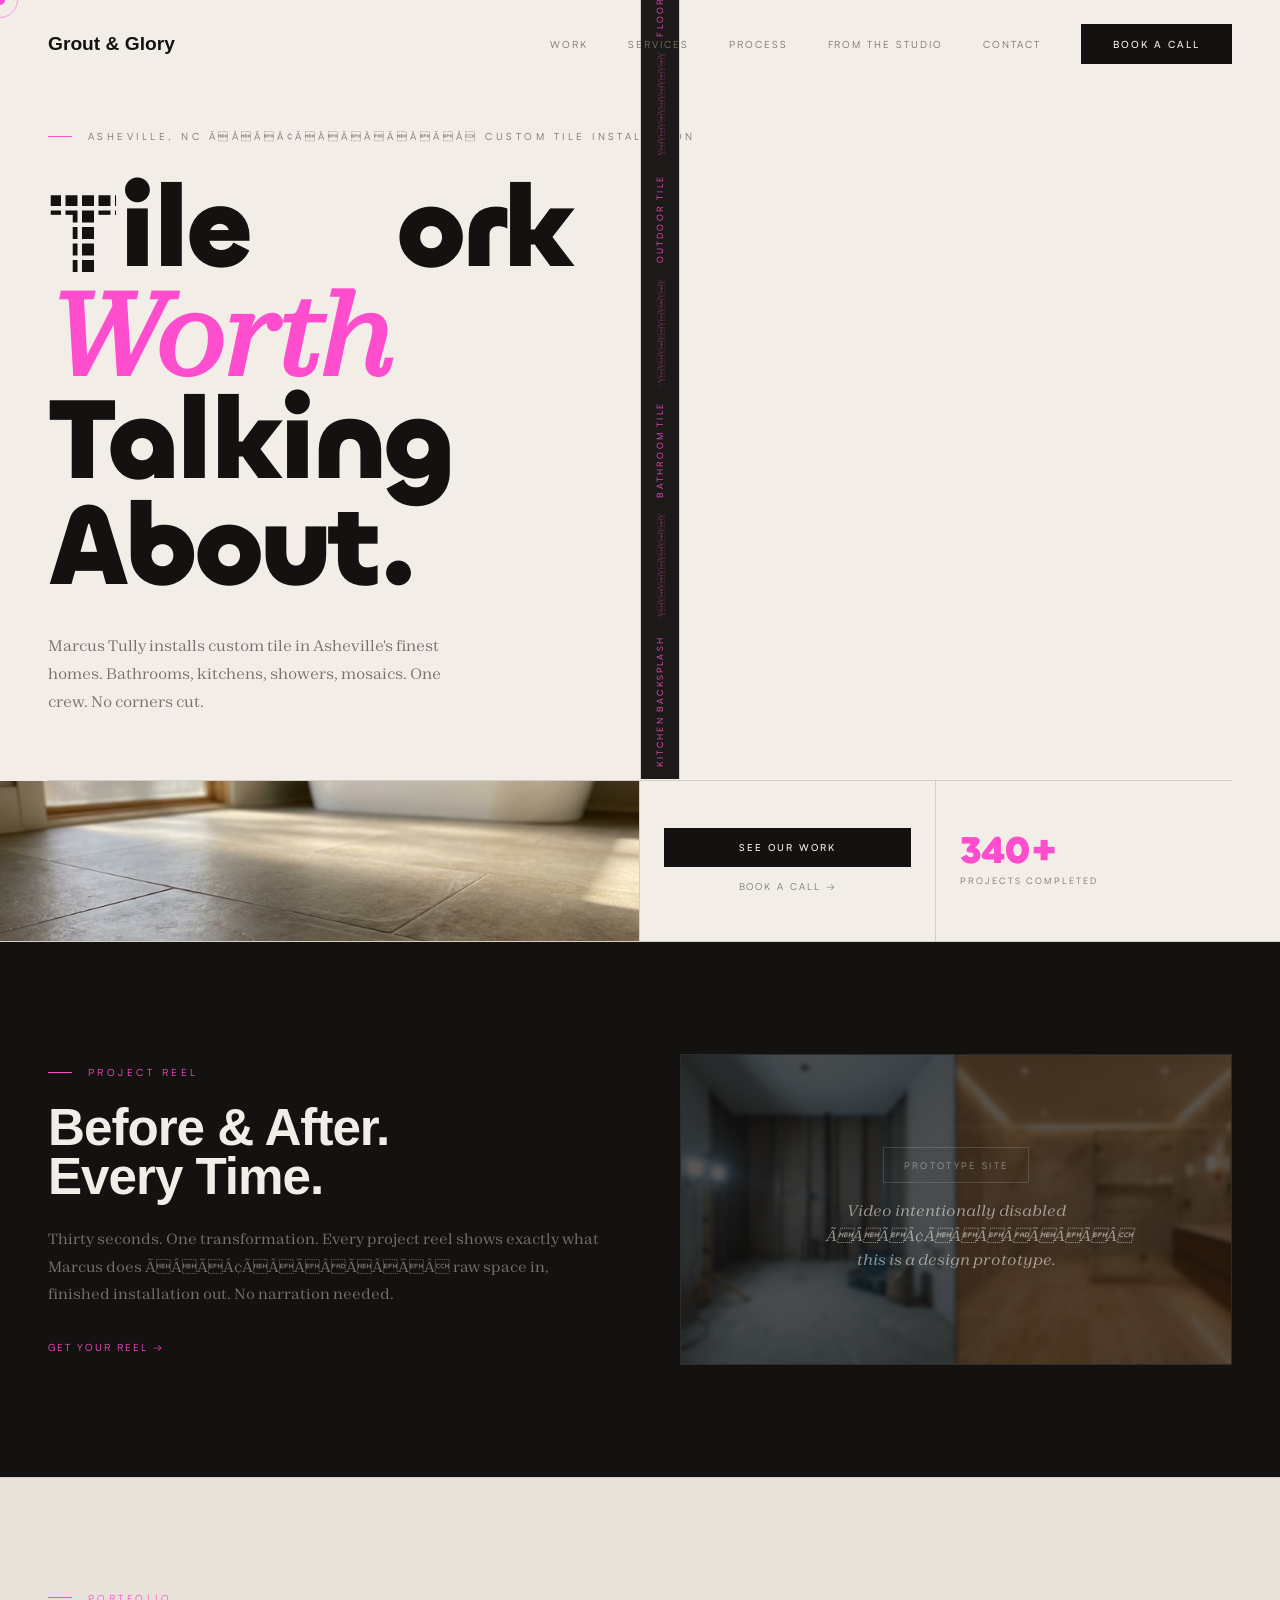
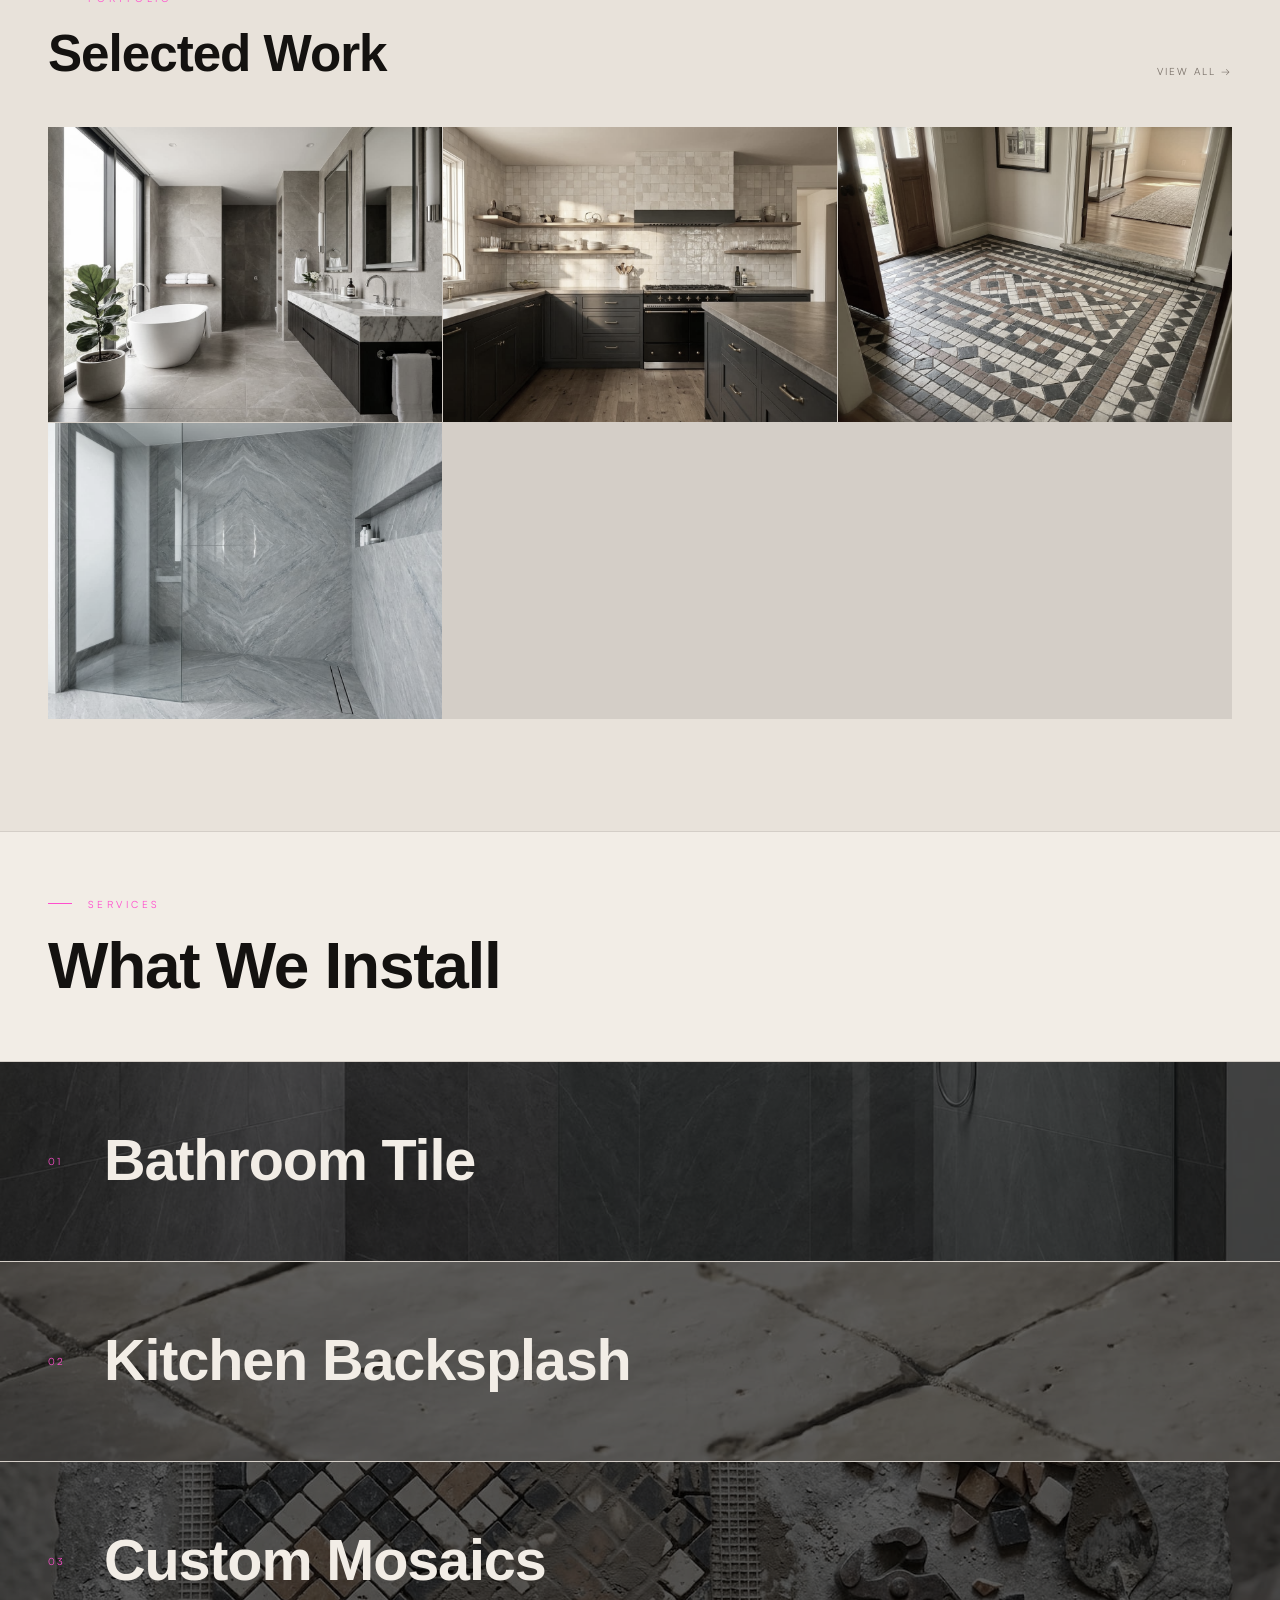
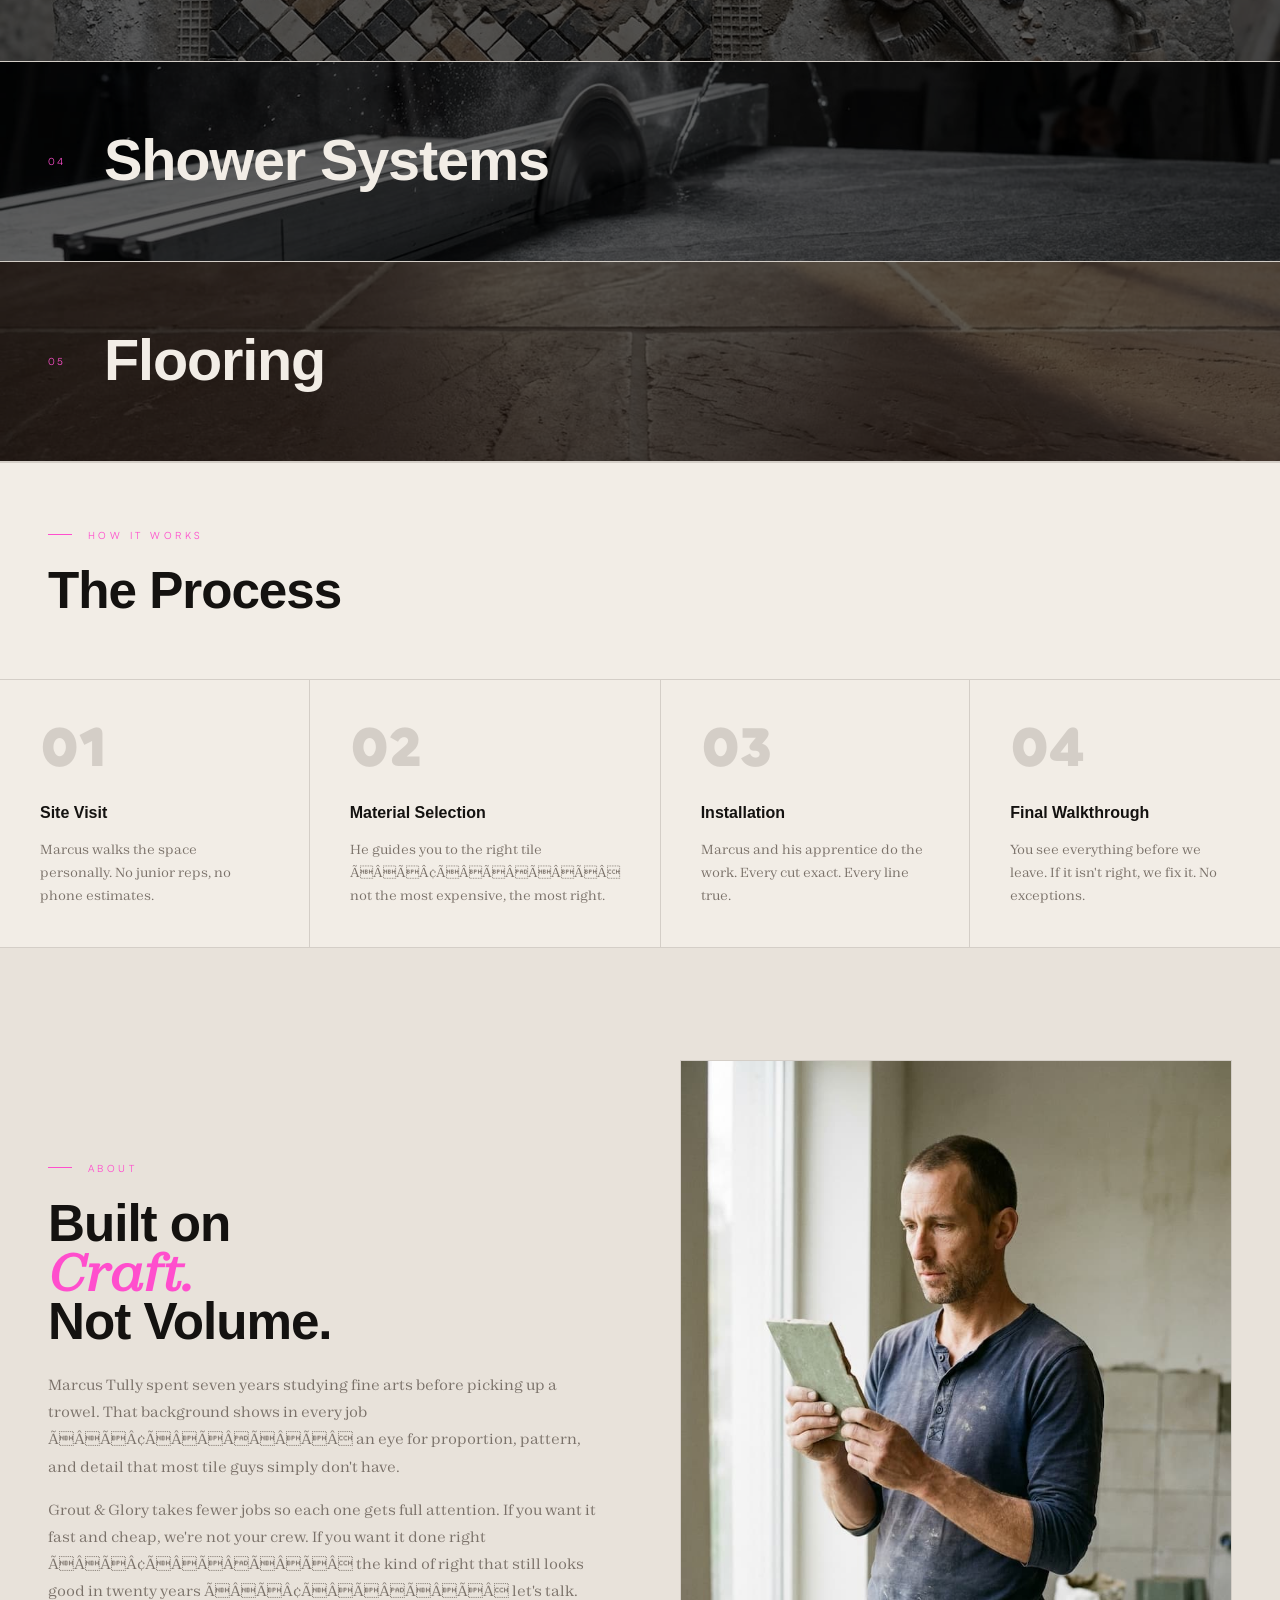
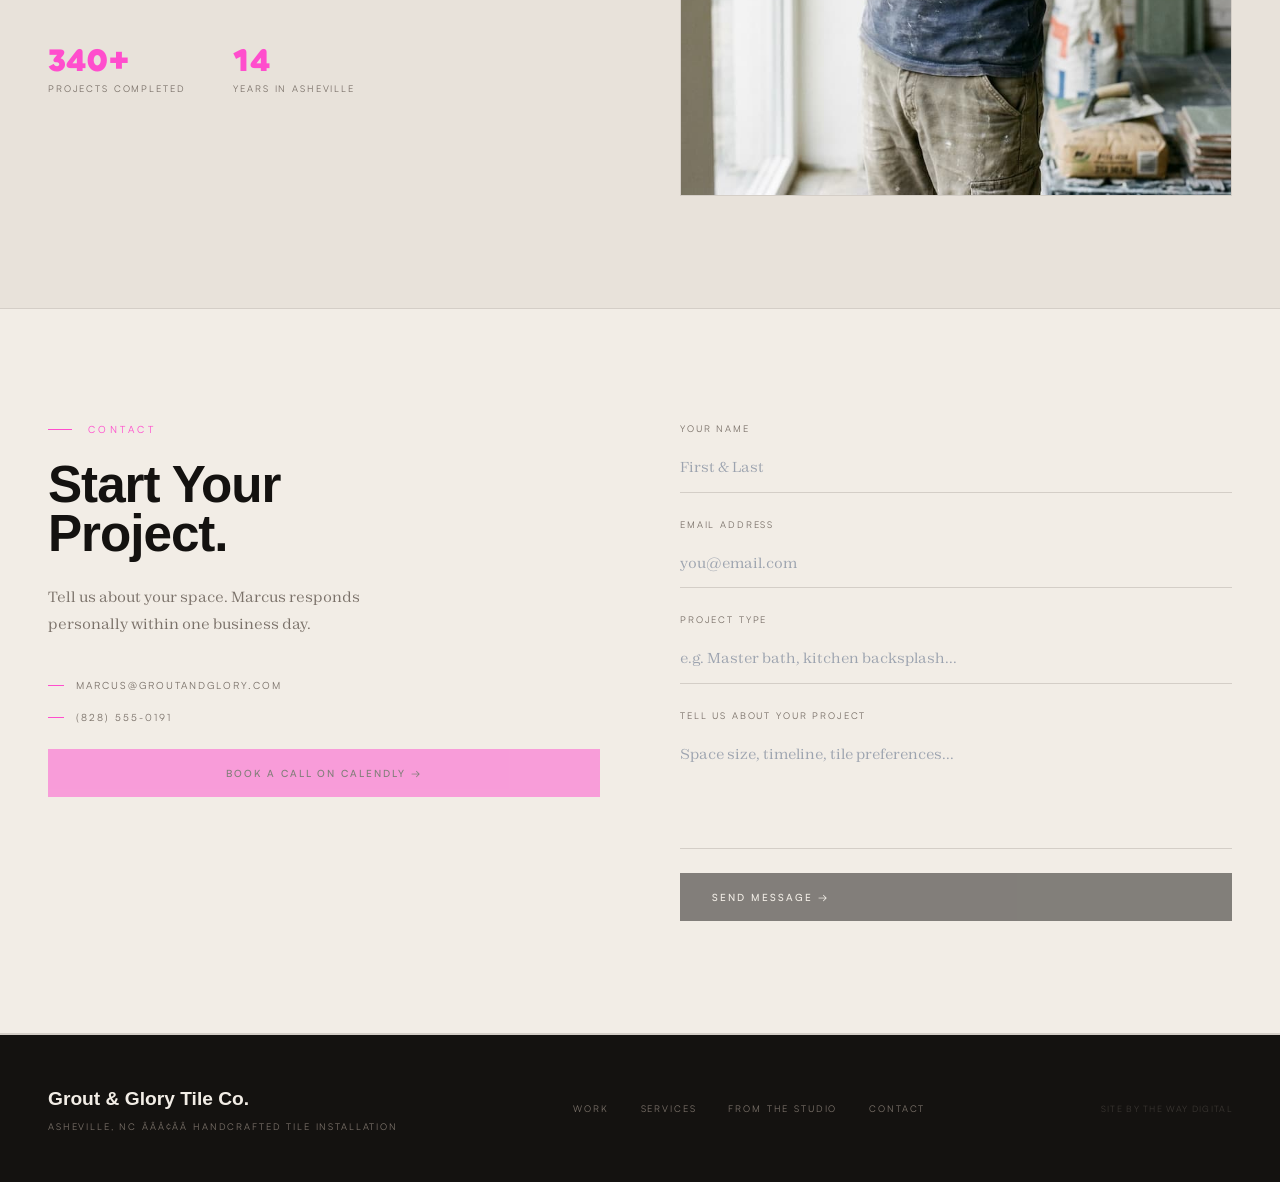
==== commit c79d1178: "Add blog nav link: From the Studio" ====
--- a/index.html
+++ b/index.html
@@ -3,8 +3,8 @@
 <head>
 <meta charset="UTF-8">
 <meta name="viewport" content="width=device-width, initial-scale=1.0">
-<title>Grout & Glory Tile Co. | Custom Tile Installation ÃÂ¢ÃÂÃÂ Asheville, NC</title>
-<meta name="description" content="Grout & Glory is Asheville's premier custom tile installation studio. Bathrooms, kitchens, showers, mosaics, and flooring ÃÂ¢ÃÂÃÂ handcrafted with precision.">
+<title>Grout & Glory Tile Co. | Custom Tile Installation ÃÂÃÂ¢ÃÂÃÂÃÂÃÂ Asheville, NC</title>
+<meta name="description" content="Grout & Glory is Asheville's premier custom tile installation studio. Bathrooms, kitchens, showers, mosaics, and flooring ÃÂÃÂ¢ÃÂÃÂÃÂÃÂ handcrafted with precision.">
 <link rel="canonical" href="https://www.groutandglory.com/">
 <meta property="og:type" content="website">
 <meta property="og:url" content="https://www.groutandglory.com/">
@@ -115,7 +115,7 @@
   /* Vertical marquee */
   #vert-marquee{display:none!important;}
 
-  /* Hero text visible immediately on mobile ÃÂ¢ÃÂÃÂ no JS lag */
+  /* Hero text visible immediately on mobile ÃÂÃÂ¢ÃÂÃÂÃÂÃÂ no JS lag */
   .hl-line{opacity:1!important;transform:none!important;}
   #hl-line1{display:block;}
 
@@ -127,16 +127,16 @@
   #hero-cell-2{padding:1.25rem 1rem!important;}
   #hero-cell-3{padding:1.25rem 1rem!important;}
 
-  /* Process ÃÂ¢ÃÂÃÂ 2 col on mobile, no overflow */
+  /* Process ÃÂÃÂ¢ÃÂÃÂÃÂÃÂ 2 col on mobile, no overflow */
   #process > div:last-child{grid-template-columns:1fr 1fr!important;}
   .process-step{border-right:none!important;border-bottom:1px solid #D4CEC7;}
 
-  /* Video section ÃÂ¢ÃÂÃÂ stack vertically */
+  /* Video section ÃÂÃÂ¢ÃÂÃÂÃÂÃÂ stack vertically */
   #video-section{padding:4rem 1.5rem!important;}
   #video-section > div{grid-template-columns:1fr!important;gap:2.5rem!important;}
   #video-section h2{font-size:clamp(28px,8vw,42px)!important;}
 
-  /* Portfolio mobile ÃÂ¢ÃÂÃÂ fade up on scroll, tap overlay via JS */
+  /* Portfolio mobile ÃÂÃÂ¢ÃÂÃÂÃÂÃÂ fade up on scroll, tap overlay via JS */
   #work{padding:4rem 1.5rem!important;}
   #work > div:last-child{grid-template-columns:1fr!important;}
   .port-card{opacity:0;transform:translateY(36px);transition:opacity .6s ease,transform .6s cubic-bezier(.2,.8,.3,1);}
@@ -148,7 +148,7 @@
   .port-card.tapped .port-overlay{transform:translateY(0)!important;}
   .port-img{filter:saturate(.8)!important;}
 
-  /* Swatch bands ÃÂ¢ÃÂÃÂ bold slide from left, staggered */
+  /* Swatch bands ÃÂÃÂ¢ÃÂÃÂÃÂÃÂ bold slide from left, staggered */
   .swatch-band{opacity:0;transform:translateX(-50px);transition:height .3s ease,opacity .5s ease,transform .5s cubic-bezier(.2,.8,.3,1)!important;height:140px!important;transition-delay:0s!important;}
   .swatch-band.d1{transition-delay:.1s!important;}
   .swatch-band.d2{transition-delay:.2s!important;}
@@ -158,13 +158,13 @@
   .swatch-band.swatch-expanded{height:220px!important;}
   .swatch-content{padding:0 1.5rem!important;}
 
-  /* About ÃÂ¢ÃÂÃÂ stack */
+  /* About ÃÂÃÂ¢ÃÂÃÂÃÂÃÂ stack */
   #about-section{padding:4rem 1.5rem!important;}
   #about-section > div{grid-template-columns:1fr!important;gap:2.5rem!important;}
   #about-section img{max-height:none !important;}
   #about-section .portrait-wrap{aspect-ratio:unset !important;height:420px;}
 
-  /* Contact ÃÂ¢ÃÂÃÂ stack */
+  /* Contact ÃÂÃÂ¢ÃÂÃÂÃÂÃÂ stack */
   #contact{padding:4rem 1.5rem!important;}
   #contact > div{grid-template-columns:1fr!important;gap:2.5rem!important;}
 
@@ -223,7 +223,7 @@
 <!-- HERO -->
 <section style="min-height:100vh;display:flex;flex-direction:column;justify-content:space-between;padding:8rem 3rem 0;border-bottom:1px solid #D4CEC7;position:relative;">
   <div class="hero-content" style="flex:1;display:flex;flex-direction:column;justify-content:center;max-width:62%;padding-right:2rem;">
-    <div class="section-label reveal" style="font-family:'Satoshi',sans-serif;font-size:.62rem;letter-spacing:.35em;text-transform:uppercase;color:#7A7169;margin-bottom:2rem;display:flex;align-items:center;">Asheville, NC ÃÂ¢ÃÂÃÂ Custom Tile Installation</div>
+    <div class="section-label reveal" style="font-family:'Satoshi',sans-serif;font-size:.62rem;letter-spacing:.35em;text-transform:uppercase;color:#7A7169;margin-bottom:2rem;display:flex;align-items:center;">Asheville, NC ÃÂÃÂ¢ÃÂÃÂÃÂÃÂ Custom Tile Installation</div>
     <h1 class="hero-h1" id="heroHeadline">
       <span id="hl-line1" style="display:block;"></span>
       <em class="hl-line" id="hl-line2" style="color:#FF4ECD;font-style:italic;font-family:'Zodiak',serif;">Worth</em>
@@ -233,19 +233,19 @@
   </div>
   <div id="hero-footer" style="display:grid;grid-template-columns:2fr 1fr 1fr;border-top:1px solid #D4CEC7;margin-top:4rem;">
 
-    <!-- Cell 1 ÃÂ¢ÃÂÃÂ raw full-color photo, full bleed to left edge -->
+    <!-- Cell 1 ÃÂÃÂ¢ÃÂÃÂÃÂÃÂ raw full-color photo, full bleed to left edge -->
     <div class="reveal photo-cell" style="position:relative;overflow:hidden;border-right:1px solid #D4CEC7;min-height:160px;margin-left:-3rem;">
       <img src="images/hero-footer.jpg" alt="Tile installation detail" style="position:absolute;inset:0;width:100%;height:100%;object-fit:cover;display:block;">
     </div>
 
-    <!-- Cell 2 ÃÂ¢ÃÂÃÂ CTAs with ink hover wipe -->
+    <!-- Cell 2 ÃÂÃÂ¢ÃÂÃÂÃÂÃÂ CTAs with ink hover wipe -->
     <div id="hero-cell-2" class="reveal d1 cta-cell" style="position:relative;overflow:hidden;padding:2rem 1.5rem;border-right:1px solid #D4CEC7;display:flex;flex-direction:column;gap:.75rem;justify-content:center;transition:background .35s ease;">
       <div class="cta-wipe" style="position:absolute;inset:0;background:#141210;transform:scaleX(0);transform-origin:left;transition:transform .35s cubic-bezier(.4,0,.2,1);pointer-events:none;"></div>
       <a href="#work" class="cta-primary" onclick="event.preventDefault();this.closest('.cta-cell').dispatchEvent(new MouseEvent('mouseenter'));setTimeout(()=>window.location.hash='#work',360);" style="position:relative;z-index:1;font-family:'Satoshi',sans-serif;font-size:.6rem;font-weight:500;letter-spacing:.2em;text-transform:uppercase;background:#141210;color:#F2EDE6;padding:.75rem 1rem;text-decoration:none;text-align:center;display:block;transition:background .35s,color .35s;">See Our Work</a>
       <a href="#contact" class="cta-ghost" style="position:relative;z-index:1;font-family:'Satoshi',sans-serif;font-size:.6rem;letter-spacing:.2em;text-transform:uppercase;color:#141210;text-decoration:none;text-align:center;display:flex;align-items:center;justify-content:center;gap:.5rem;opacity:.55;transition:color .35s,opacity .35s;">Book a Call &#8594;</a>
     </div>
 
-    <!-- Cell 3 ÃÂ¢ÃÂÃÂ departures board, plain linen -->
+    <!-- Cell 3 ÃÂÃÂ¢ÃÂÃÂÃÂÃÂ departures board, plain linen -->
     <div id="hero-cell-3" class="reveal d2" style="padding:2rem 1.5rem;background:#F2EDE6;overflow:hidden;display:flex;align-items:center;">
       <div id="depart-window" style="width:100%;overflow:hidden;position:relative;height:3.8rem;">
         <!-- Slides injected by JS -->
@@ -256,11 +256,11 @@
 
   <!-- Vertical marquee -->
   <div id="vert-marquee" style="position:absolute;top:0;left:0;width:2.5rem;border-left:1px solid #D4CEC7;border-right:1px solid #D4CEC7;overflow:hidden;display:flex;align-items:center;justify-content:center;background:#1C1A18;">
-    <div class="vert-track"><span style="writing-mode:vertical-rl;transform:rotate(180deg);font-family:'Satoshi',sans-serif;font-size:.55rem;letter-spacing:.25em;text-transform:uppercase;color:#FF4ECD;padding:.75rem 0;">Bathroom Tile</span><span style="writing-mode:vertical-rl;font-size:.5rem;color:#FF4ECD;padding:.2rem 0;opacity:.4;">ÃÂÃÂ·</span><span style="writing-mode:vertical-rl;transform:rotate(180deg);font-family:'Satoshi',sans-serif;font-size:.55rem;letter-spacing:.25em;text-transform:uppercase;color:#FF4ECD;padding:.75rem 0;">Kitchen Backsplash</span><span style="writing-mode:vertical-rl;font-size:.5rem;color:#FF4ECD;padding:.2rem 0;opacity:.4;">ÃÂÃÂ·</span><span style="writing-mode:vertical-rl;transform:rotate(180deg);font-family:'Satoshi',sans-serif;font-size:.55rem;letter-spacing:.25em;text-transform:uppercase;color:#FF4ECD;padding:.75rem 0;">Custom Mosaics</span><span style="writing-mode:vertical-rl;font-size:.5rem;color:#FF4ECD;padding:.2rem 0;opacity:.4;">ÃÂÃÂ·</span><span style="writing-mode:vertical-rl;transform:rotate(180deg);font-family:'Satoshi',sans-serif;font-size:.55rem;letter-spacing:.25em;text-transform:uppercase;color:#FF4ECD;padding:.75rem 0;">Shower Systems</span><span style="writing-mode:vertical-rl;font-size:.5rem;color:#FF4ECD;padding:.2rem 0;opacity:.4;">ÃÂÃÂ·</span><span style="writing-mode:vertical-rl;transform:rotate(180deg);font-family:'Satoshi',sans-serif;font-size:.55rem;letter-spacing:.25em;text-transform:uppercase;color:#FF4ECD;padding:.75rem 0;">Flooring</span><span style="writing-mode:vertical-rl;font-size:.5rem;color:#FF4ECD;padding:.2rem 0;opacity:.4;">ÃÂÃÂ·</span><span style="writing-mode:vertical-rl;transform:rotate(180deg);font-family:'Satoshi',sans-serif;font-size:.55rem;letter-spacing:.25em;text-transform:uppercase;color:#FF4ECD;padding:.75rem 0;">Outdoor Tile</span><span style="writing-mode:vertical-rl;font-size:.5rem;color:#FF4ECD;padding:.2rem 0;opacity:.4;">ÃÂÃÂ·</span><span style="writing-mode:vertical-rl;transform:rotate(180deg);font-family:'Satoshi',sans-serif;font-size:.55rem;letter-spacing:.25em;text-transform:uppercase;color:#FF4ECD;padding:.75rem 0;">Bathroom Tile</span><span style="writing-mode:vertical-rl;font-size:.5rem;color:#FF4ECD;padding:.2rem 0;opacity:.4;">ÃÂÃÂ·</span><span style="writing-mode:vertical-rl;transform:rotate(180deg);font-family:'Satoshi',sans-serif;font-size:.55rem;letter-spacing:.25em;text-transform:uppercase;color:#FF4ECD;padding:.75rem 0;">Kitchen Backsplash</span><span style="writing-mode:vertical-rl;font-size:.5rem;color:#FF4ECD;padding:.2rem 0;opacity:.4;">ÃÂÃÂ·</span><span style="writing-mode:vertical-rl;transform:rotate(180deg);font-family:'Satoshi',sans-serif;font-size:.55rem;letter-spacing:.25em;text-transform:uppercase;color:#FF4ECD;padding:.75rem 0;">Custom Mosaics</span><span style="writing-mode:vertical-rl;font-size:.5rem;color:#FF4ECD;padding:.2rem 0;opacity:.4;">ÃÂÃÂ·</span><span style="writing-mode:vertical-rl;transform:rotate(180deg);font-family:'Satoshi',sans-serif;font-size:.55rem;letter-spacing:.25em;text-transform:uppercase;color:#FF4ECD;padding:.75rem 0;">Shower Systems</span><span style="writing-mode:vertical-rl;font-size:.5rem;color:#FF4ECD;padding:.2rem 0;opacity:.4;">ÃÂÃÂ·</span><span style="writing-mode:vertical-rl;transform:rotate(180deg);font-family:'Satoshi',sans-serif;font-size:.55rem;letter-spacing:.25em;text-transform:uppercase;color:#FF4ECD;padding:.75rem 0;">Flooring</span><span style="writing-mode:vertical-rl;font-size:.5rem;color:#FF4ECD;padding:.2rem 0;opacity:.4;">ÃÂÃÂ·</span><span style="writing-mode:vertical-rl;transform:rotate(180deg);font-family:'Satoshi',sans-serif;font-size:.55rem;letter-spacing:.25em;text-transform:uppercase;color:#FF4ECD;padding:.75rem 0;">Outdoor Tile</span><span style="writing-mode:vertical-rl;font-size:.5rem;color:#FF4ECD;padding:.2rem 0;opacity:.4;">ÃÂÃÂ·</span><span style="writing-mode:vertical-rl;transform:rotate(180deg);font-family:'Satoshi',sans-serif;font-size:.55rem;letter-spacing:.25em;text-transform:uppercase;color:#FF4ECD;padding:.75rem 0;">Bathroom Tile</span><span style="writing-mode:vertical-rl;font-size:.5rem;color:#FF4ECD;padding:.2rem 0;opacity:.4;">ÃÂÃÂ·</span><span style="writing-mode:vertical-rl;transform:rotate(180deg);font-family:'Satoshi',sans-serif;font-size:.55rem;letter-spacing:.25em;text-transform:uppercase;color:#FF4ECD;padding:.75rem 0;">Kitchen Backsplash</span><span style="writing-mode:vertical-rl;font-size:.5rem;color:#FF4ECD;padding:.2rem 0;opacity:.4;">ÃÂÃÂ·</span><span style="writing-mode:vertical-rl;transform:rotate(180deg);font-family:'Satoshi',sans-serif;font-size:.55rem;letter-spacing:.25em;text-transform:uppercase;color:#FF4ECD;padding:.75rem 0;">Custom Mosaics</span><span style="writing-mode:vertical-rl;font-size:.5rem;color:#FF4ECD;padding:.2rem 0;opacity:.4;">ÃÂÃÂ·</span><span style="writing-mode:vertical-rl;transform:rotate(180deg);font-family:'Satoshi',sans-serif;font-size:.55rem;letter-spacing:.25em;text-transform:uppercase;color:#FF4ECD;padding:.75rem 0;">Shower Systems</span><span style="writing-mode:vertical-rl;font-size:.5rem;color:#FF4ECD;padding:.2rem 0;opacity:.4;">ÃÂÃÂ·</span><span style="writing-mode:vertical-rl;transform:rotate(180deg);font-family:'Satoshi',sans-serif;font-size:.55rem;letter-spacing:.25em;text-transform:uppercase;color:#FF4ECD;padding:.75rem 0;">Flooring</span><span style="writing-mode:vertical-rl;font-size:.5rem;color:#FF4ECD;padding:.2rem 0;opacity:.4;">ÃÂÃÂ·</span><span style="writing-mode:vertical-rl;transform:rotate(180deg);font-family:'Satoshi',sans-serif;font-size:.55rem;letter-spacing:.25em;text-transform:uppercase;color:#FF4ECD;padding:.75rem 0;">Outdoor Tile</span><span style="writing-mode:vertical-rl;font-size:.5rem;color:#FF4ECD;padding:.2rem 0;opacity:.4;">ÃÂÃÂ·</span><span style="writing-mode:vertical-rl;transform:rotate(180deg);font-family:'Satoshi',sans-serif;font-size:.55rem;letter-spacing:.25em;text-transform:uppercase;color:#FF4ECD;padding:.75rem 0;">Bathroom Tile</span><span style="writing-mode:vertical-rl;font-size:.5rem;color:#FF4ECD;padding:.2rem 0;opacity:.4;">ÃÂÃÂ·</span><span style="writing-mode:vertical-rl;transform:rotate(180deg);font-family:'Satoshi',sans-serif;font-size:.55rem;letter-spacing:.25em;text-transform:uppercase;color:#FF4ECD;padding:.75rem 0;">Kitchen Backsplash</span><span style="writing-mode:vertical-rl;font-size:.5rem;color:#FF4ECD;padding:.2rem 0;opacity:.4;">ÃÂÃÂ·</span><span style="writing-mode:vertical-rl;transform:rotate(180deg);font-family:'Satoshi',sans-serif;font-size:.55rem;letter-spacing:.25em;text-transform:uppercase;color:#FF4ECD;padding:.75rem 0;">Custom Mosaics</span><span style="writing-mode:vertical-rl;font-size:.5rem;color:#FF4ECD;padding:.2rem 0;opacity:.4;">ÃÂÃÂ·</span><span style="writing-mode:vertical-rl;transform:rotate(180deg);font-family:'Satoshi',sans-serif;font-size:.55rem;letter-spacing:.25em;text-transform:uppercase;color:#FF4ECD;padding:.75rem 0;">Shower Systems</span><span style="writing-mode:vertical-rl;font-size:.5rem;color:#FF4ECD;padding:.2rem 0;opacity:.4;">ÃÂÃÂ·</span><span style="writing-mode:vertical-rl;transform:rotate(180deg);font-family:'Satoshi',sans-serif;font-size:.55rem;letter-spacing:.25em;text-transform:uppercase;color:#FF4ECD;padding:.75rem 0;">Flooring</span><span style="writing-mode:vertical-rl;font-size:.5rem;color:#FF4ECD;padding:.2rem 0;opacity:.4;">ÃÂÃÂ·</span><span style="writing-mode:vertical-rl;transform:rotate(180deg);font-family:'Satoshi',sans-serif;font-size:.55rem;letter-spacing:.25em;text-transform:uppercase;color:#FF4ECD;padding:.75rem 0;">Outdoor Tile</span><span style="writing-mode:vertical-rl;font-size:.5rem;color:#FF4ECD;padding:.2rem 0;opacity:.4;">ÃÂÃÂ·</span><span style="writing-mode:vertical-rl;transform:rotate(180deg);font-family:'Satoshi',sans-serif;font-size:.55rem;letter-spacing:.25em;text-transform:uppercase;color:#FF4ECD;padding:.75rem 0;">Bathroom Tile</span><span style="writing-mode:vertical-rl;font-size:.5rem;color:#FF4ECD;padding:.2rem 0;opacity:.4;">ÃÂÃÂ·</span><span style="writing-mode:vertical-rl;transform:rotate(180deg);font-family:'Satoshi',sans-serif;font-size:.55rem;letter-spacing:.25em;text-transform:uppercase;color:#FF4ECD;padding:.75rem 0;">Kitchen Backsplash</span><span style="writing-mode:vertical-rl;font-size:.5rem;color:#FF4ECD;padding:.2rem 0;opacity:.4;">ÃÂÃÂ·</span><span style="writing-mode:vertical-rl;transform:rotate(180deg);font-family:'Satoshi',sans-serif;font-size:.55rem;letter-spacing:.25em;text-transform:uppercase;color:#FF4ECD;padding:.75rem 0;">Custom Mosaics</span><span style="writing-mode:vertical-rl;font-size:.5rem;color:#FF4ECD;padding:.2rem 0;opacity:.4;">ÃÂÃÂ·</span><span style="writing-mode:vertical-rl;transform:rotate(180deg);font-family:'Satoshi',sans-serif;font-size:.55rem;letter-spacing:.25em;text-transform:uppercase;color:#FF4ECD;padding:.75rem 0;">Shower Systems</span><span style="writing-mode:vertical-rl;font-size:.5rem;color:#FF4ECD;padding:.2rem 0;opacity:.4;">ÃÂÃÂ·</span><span style="writing-mode:vertical-rl;transform:rotate(180deg);font-family:'Satoshi',sans-serif;font-size:.55rem;letter-spacing:.25em;text-transform:uppercase;color:#FF4ECD;padding:.75rem 0;">Flooring</span><span style="writing-mode:vertical-rl;font-size:.5rem;color:#FF4ECD;padding:.2rem 0;opacity:.4;">ÃÂÃÂ·</span><span style="writing-mode:vertical-rl;transform:rotate(180deg);font-family:'Satoshi',sans-serif;font-size:.55rem;letter-spacing:.25em;text-transform:uppercase;color:#FF4ECD;padding:.75rem 0;">Outdoor Tile</span><span style="writing-mode:vertical-rl;font-size:.5rem;color:#FF4ECD;padding:.2rem 0;opacity:.4;">ÃÂÃÂ·</span><span style="writing-mode:vertical-rl;transform:rotate(180deg);font-family:'Satoshi',sans-serif;font-size:.55rem;letter-spacing:.25em;text-transform:uppercase;color:#FF4ECD;padding:.75rem 0;">Bathroom Tile</span><span style="writing-mode:vertical-rl;font-size:.5rem;color:#FF4ECD;padding:.2rem 0;opacity:.4;">ÃÂÃÂ·</span><span style="writing-mode:vertical-rl;transform:rotate(180deg);font-family:'Satoshi',sans-serif;font-size:.55rem;letter-spacing:.25em;text-transform:uppercase;color:#FF4ECD;padding:.75rem 0;">Kitchen Backsplash</span><span style="writing-mode:vertical-rl;font-size:.5rem;color:#FF4ECD;padding:.2rem 0;opacity:.4;">ÃÂÃÂ·</span><span style="writing-mode:vertical-rl;transform:rotate(180deg);font-family:'Satoshi',sans-serif;font-size:.55rem;letter-spacing:.25em;text-transform:uppercase;color:#FF4ECD;padding:.75rem 0;">Custom Mosaics</span><span style="writing-mode:vertical-rl;font-size:.5rem;color:#FF4ECD;padding:.2rem 0;opacity:.4;">ÃÂÃÂ·</span><span style="writing-mode:vertical-rl;transform:rotate(180deg);font-family:'Satoshi',sans-serif;font-size:.55rem;letter-spacing:.25em;text-transform:uppercase;color:#FF4ECD;padding:.75rem 0;">Shower Systems</span><span style="writing-mode:vertical-rl;font-size:.5rem;color:#FF4ECD;padding:.2rem 0;opacity:.4;">ÃÂÃÂ·</span><span style="writing-mode:vertical-rl;transform:rotate(180deg);font-family:'Satoshi',sans-serif;font-size:.55rem;letter-spacing:.25em;text-transform:uppercase;color:#FF4ECD;padding:.75rem 0;">Flooring</span><span style="writing-mode:vertical-rl;font-size:.5rem;color:#FF4ECD;padding:.2rem 0;opacity:.4;">ÃÂÃÂ·</span><span style="writing-mode:vertical-rl;transform:rotate(180deg);font-family:'Satoshi',sans-serif;font-size:.55rem;letter-spacing:.25em;text-transform:uppercase;color:#FF4ECD;padding:.75rem 0;">Outdoor Tile</span><span style="writing-mode:vertical-rl;font-size:.5rem;color:#FF4ECD;padding:.2rem 0;opacity:.4;">ÃÂÃÂ·</span><span style="writing-mode:vertical-rl;transform:rotate(180deg);font-family:'Satoshi',sans-serif;font-size:.55rem;letter-spacing:.25em;text-transform:uppercase;color:#FF4ECD;padding:.75rem 0;">Bathroom Tile</span><span style="writing-mode:vertical-rl;font-size:.5rem;color:#FF4ECD;padding:.2rem 0;opacity:.4;">ÃÂÃÂ·</span><span style="writing-mode:vertical-rl;transform:rotate(180deg);font-family:'Satoshi',sans-serif;font-size:.55rem;letter-spacing:.25em;text-transform:uppercase;color:#FF4ECD;padding:.75rem 0;">Kitchen Backsplash</span><span style="writing-mode:vertical-rl;font-size:.5rem;color:#FF4ECD;padding:.2rem 0;opacity:.4;">ÃÂÃÂ·</span><span style="writing-mode:vertical-rl;transform:rotate(180deg);font-family:'Satoshi',sans-serif;font-size:.55rem;letter-spacing:.25em;text-transform:uppercase;color:#FF4ECD;padding:.75rem 0;">Custom Mosaics</span><span style="writing-mode:vertical-rl;font-size:.5rem;color:#FF4ECD;padding:.2rem 0;opacity:.4;">ÃÂÃÂ·</span><span style="writing-mode:vertical-rl;transform:rotate(180deg);font-family:'Satoshi',sans-serif;font-size:.55rem;letter-spacing:.25em;text-transform:uppercase;color:#FF4ECD;padding:.75rem 0;">Shower Systems</span><span style="writing-mode:vertical-rl;font-size:.5rem;color:#FF4ECD;padding:.2rem 0;opacity:.4;">ÃÂÃÂ·</span><span style="writing-mode:vertical-rl;transform:rotate(180deg);font-family:'Satoshi',sans-serif;font-size:.55rem;letter-spacing:.25em;text-transform:uppercase;color:#FF4ECD;padding:.75rem 0;">Flooring</span><span style="writing-mode:vertical-rl;font-size:.5rem;color:#FF4ECD;padding:.2rem 0;opacity:.4;">ÃÂÃÂ·</span><span style="writing-mode:vertical-rl;transform:rotate(180deg);font-family:'Satoshi',sans-serif;font-size:.55rem;letter-spacing:.25em;text-transform:uppercase;color:#FF4ECD;padding:.75rem 0;">Outdoor Tile</span><span style="writing-mode:vertical-rl;font-size:.5rem;color:#FF4ECD;padding:.2rem 0;opacity:.4;">ÃÂÃÂ·</span><span style="writing-mode:vertical-rl;transform:rotate(180deg);font-family:'Satoshi',sans-serif;font-size:.55rem;letter-spacing:.25em;text-transform:uppercase;color:#FF4ECD;padding:.75rem 0;">Bathroom Tile</span><span style="writing-mode:vertical-rl;font-size:.5rem;color:#FF4ECD;padding:.2rem 0;opacity:.4;">ÃÂÃÂ·</span><span style="writing-mode:vertical-rl;transform:rotate(180deg);font-family:'Satoshi',sans-serif;font-size:.55rem;letter-spacing:.25em;text-transform:uppercase;color:#FF4ECD;padding:.75rem 0;">Kitchen Backsplash</span><span style="writing-mode:vertical-rl;font-size:.5rem;color:#FF4ECD;padding:.2rem 0;opacity:.4;">ÃÂÃÂ·</span><span style="writing-mode:vertical-rl;transform:rotate(180deg);font-family:'Satoshi',sans-serif;font-size:.55rem;letter-spacing:.25em;text-transform:uppercase;color:#FF4ECD;padding:.75rem 0;">Custom Mosaics</span><span style="writing-mode:vertical-rl;font-size:.5rem;color:#FF4ECD;padding:.2rem 0;opacity:.4;">ÃÂÃÂ·</span><span style="writing-mode:vertical-rl;transform:rotate(180deg);font-family:'Satoshi',sans-serif;font-size:.55rem;letter-spacing:.25em;text-transform:uppercase;color:#FF4ECD;padding:.75rem 0;">Shower Systems</span><span style="writing-mode:vertical-rl;font-size:.5rem;color:#FF4ECD;padding:.2rem 0;opacity:.4;">ÃÂÃÂ·</span><span style="writing-mode:vertical-rl;transform:rotate(180deg);font-family:'Satoshi',sans-serif;font-size:.55rem;letter-spacing:.25em;text-transform:uppercase;color:#FF4ECD;padding:.75rem 0;">Flooring</span><span style="writing-mode:vertical-rl;font-size:.5rem;color:#FF4ECD;padding:.2rem 0;opacity:.4;">ÃÂÃÂ·</span><span style="writing-mode:vertical-rl;transform:rotate(180deg);font-family:'Satoshi',sans-serif;font-size:.55rem;letter-spacing:.25em;text-transform:uppercase;color:#FF4ECD;padding:.75rem 0;">Outdoor Tile</span><span style="writing-mode:vertical-rl;font-size:.5rem;color:#FF4ECD;padding:.2rem 0;opacity:.4;">ÃÂÃÂ·</span></div>
+    <div class="vert-track"><span style="writing-mode:vertical-rl;transform:rotate(180deg);font-family:'Satoshi',sans-serif;font-size:.55rem;letter-spacing:.25em;text-transform:uppercase;color:#FF4ECD;padding:.75rem 0;">Bathroom Tile</span><span style="writing-mode:vertical-rl;font-size:.5rem;color:#FF4ECD;padding:.2rem 0;opacity:.4;">ÃÂÃÂÃÂÃÂ·</span><span style="writing-mode:vertical-rl;transform:rotate(180deg);font-family:'Satoshi',sans-serif;font-size:.55rem;letter-spacing:.25em;text-transform:uppercase;color:#FF4ECD;padding:.75rem 0;">Kitchen Backsplash</span><span style="writing-mode:vertical-rl;font-size:.5rem;color:#FF4ECD;padding:.2rem 0;opacity:.4;">ÃÂÃÂÃÂÃÂ·</span><span style="writing-mode:vertical-rl;transform:rotate(180deg);font-family:'Satoshi',sans-serif;font-size:.55rem;letter-spacing:.25em;text-transform:uppercase;color:#FF4ECD;padding:.75rem 0;">Custom Mosaics</span><span style="writing-mode:vertical-rl;font-size:.5rem;color:#FF4ECD;padding:.2rem 0;opacity:.4;">ÃÂÃÂÃÂÃÂ·</span><span style="writing-mode:vertical-rl;transform:rotate(180deg);font-family:'Satoshi',sans-serif;font-size:.55rem;letter-spacing:.25em;text-transform:uppercase;color:#FF4ECD;padding:.75rem 0;">Shower Systems</span><span style="writing-mode:vertical-rl;font-size:.5rem;color:#FF4ECD;padding:.2rem 0;opacity:.4;">ÃÂÃÂÃÂÃÂ·</span><span style="writing-mode:vertical-rl;transform:rotate(180deg);font-family:'Satoshi',sans-serif;font-size:.55rem;letter-spacing:.25em;text-transform:uppercase;color:#FF4ECD;padding:.75rem 0;">Flooring</span><span style="writing-mode:vertical-rl;font-size:.5rem;color:#FF4ECD;padding:.2rem 0;opacity:.4;">ÃÂÃÂÃÂÃÂ·</span><span style="writing-mode:vertical-rl;transform:rotate(180deg);font-family:'Satoshi',sans-serif;font-size:.55rem;letter-spacing:.25em;text-transform:uppercase;color:#FF4ECD;padding:.75rem 0;">Outdoor Tile</span><span style="writing-mode:vertical-rl;font-size:.5rem;color:#FF4ECD;padding:.2rem 0;opacity:.4;">ÃÂÃÂÃÂÃÂ·</span><span style="writing-mode:vertical-rl;transform:rotate(180deg);font-family:'Satoshi',sans-serif;font-size:.55rem;letter-spacing:.25em;text-transform:uppercase;color:#FF4ECD;padding:.75rem 0;">Bathroom Tile</span><span style="writing-mode:vertical-rl;font-size:.5rem;color:#FF4ECD;padding:.2rem 0;opacity:.4;">ÃÂÃÂÃÂÃÂ·</span><span style="writing-mode:vertical-rl;transform:rotate(180deg);font-family:'Satoshi',sans-serif;font-size:.55rem;letter-spacing:.25em;text-transform:uppercase;color:#FF4ECD;padding:.75rem 0;">Kitchen Backsplash</span><span style="writing-mode:vertical-rl;font-size:.5rem;color:#FF4ECD;padding:.2rem 0;opacity:.4;">ÃÂÃÂÃÂÃÂ·</span><span style="writing-mode:vertical-rl;transform:rotate(180deg);font-family:'Satoshi',sans-serif;font-size:.55rem;letter-spacing:.25em;text-transform:uppercase;color:#FF4ECD;padding:.75rem 0;">Custom Mosaics</span><span style="writing-mode:vertical-rl;font-size:.5rem;color:#FF4ECD;padding:.2rem 0;opacity:.4;">ÃÂÃÂÃÂÃÂ·</span><span style="writing-mode:vertical-rl;transform:rotate(180deg);font-family:'Satoshi',sans-serif;font-size:.55rem;letter-spacing:.25em;text-transform:uppercase;color:#FF4ECD;padding:.75rem 0;">Shower Systems</span><span style="writing-mode:vertical-rl;font-size:.5rem;color:#FF4ECD;padding:.2rem 0;opacity:.4;">ÃÂÃÂÃÂÃÂ·</span><span style="writing-mode:vertical-rl;transform:rotate(180deg);font-family:'Satoshi',sans-serif;font-size:.55rem;letter-spacing:.25em;text-transform:uppercase;color:#FF4ECD;padding:.75rem 0;">Flooring</span><span style="writing-mode:vertical-rl;font-size:.5rem;color:#FF4ECD;padding:.2rem 0;opacity:.4;">ÃÂÃÂÃÂÃÂ·</span><span style="writing-mode:vertical-rl;transform:rotate(180deg);font-family:'Satoshi',sans-serif;font-size:.55rem;letter-spacing:.25em;text-transform:uppercase;color:#FF4ECD;padding:.75rem 0;">Outdoor Tile</span><span style="writing-mode:vertical-rl;font-size:.5rem;color:#FF4ECD;padding:.2rem 0;opacity:.4;">ÃÂÃÂÃÂÃÂ·</span><span style="writing-mode:vertical-rl;transform:rotate(180deg);font-family:'Satoshi',sans-serif;font-size:.55rem;letter-spacing:.25em;text-transform:uppercase;color:#FF4ECD;padding:.75rem 0;">Bathroom Tile</span><span style="writing-mode:vertical-rl;font-size:.5rem;color:#FF4ECD;padding:.2rem 0;opacity:.4;">ÃÂÃÂÃÂÃÂ·</span><span style="writing-mode:vertical-rl;transform:rotate(180deg);font-family:'Satoshi',sans-serif;font-size:.55rem;letter-spacing:.25em;text-transform:uppercase;color:#FF4ECD;padding:.75rem 0;">Kitchen Backsplash</span><span style="writing-mode:vertical-rl;font-size:.5rem;color:#FF4ECD;padding:.2rem 0;opacity:.4;">ÃÂÃÂÃÂÃÂ·</span><span style="writing-mode:vertical-rl;transform:rotate(180deg);font-family:'Satoshi',sans-serif;font-size:.55rem;letter-spacing:.25em;text-transform:uppercase;color:#FF4ECD;padding:.75rem 0;">Custom Mosaics</span><span style="writing-mode:vertical-rl;font-size:.5rem;color:#FF4ECD;padding:.2rem 0;opacity:.4;">ÃÂÃÂÃÂÃÂ·</span><span style="writing-mode:vertical-rl;transform:rotate(180deg);font-family:'Satoshi',sans-serif;font-size:.55rem;letter-spacing:.25em;text-transform:uppercase;color:#FF4ECD;padding:.75rem 0;">Shower Systems</span><span style="writing-mode:vertical-rl;font-size:.5rem;color:#FF4ECD;padding:.2rem 0;opacity:.4;">ÃÂÃÂÃÂÃÂ·</span><span style="writing-mode:vertical-rl;transform:rotate(180deg);font-family:'Satoshi',sans-serif;font-size:.55rem;letter-spacing:.25em;text-transform:uppercase;color:#FF4ECD;padding:.75rem 0;">Flooring</span><span style="writing-mode:vertical-rl;font-size:.5rem;color:#FF4ECD;padding:.2rem 0;opacity:.4;">ÃÂÃÂÃÂÃÂ·</span><span style="writing-mode:vertical-rl;transform:rotate(180deg);font-family:'Satoshi',sans-serif;font-size:.55rem;letter-spacing:.25em;text-transform:uppercase;color:#FF4ECD;padding:.75rem 0;">Outdoor Tile</span><span style="writing-mode:vertical-rl;font-size:.5rem;color:#FF4ECD;padding:.2rem 0;opacity:.4;">ÃÂÃÂÃÂÃÂ·</span><span style="writing-mode:vertical-rl;transform:rotate(180deg);font-family:'Satoshi',sans-serif;font-size:.55rem;letter-spacing:.25em;text-transform:uppercase;color:#FF4ECD;padding:.75rem 0;">Bathroom Tile</span><span style="writing-mode:vertical-rl;font-size:.5rem;color:#FF4ECD;padding:.2rem 0;opacity:.4;">ÃÂÃÂÃÂÃÂ·</span><span style="writing-mode:vertical-rl;transform:rotate(180deg);font-family:'Satoshi',sans-serif;font-size:.55rem;letter-spacing:.25em;text-transform:uppercase;color:#FF4ECD;padding:.75rem 0;">Kitchen Backsplash</span><span style="writing-mode:vertical-rl;font-size:.5rem;color:#FF4ECD;padding:.2rem 0;opacity:.4;">ÃÂÃÂÃÂÃÂ·</span><span style="writing-mode:vertical-rl;transform:rotate(180deg);font-family:'Satoshi',sans-serif;font-size:.55rem;letter-spacing:.25em;text-transform:uppercase;color:#FF4ECD;padding:.75rem 0;">Custom Mosaics</span><span style="writing-mode:vertical-rl;font-size:.5rem;color:#FF4ECD;padding:.2rem 0;opacity:.4;">ÃÂÃÂÃÂÃÂ·</span><span style="writing-mode:vertical-rl;transform:rotate(180deg);font-family:'Satoshi',sans-serif;font-size:.55rem;letter-spacing:.25em;text-transform:uppercase;color:#FF4ECD;padding:.75rem 0;">Shower Systems</span><span style="writing-mode:vertical-rl;font-size:.5rem;color:#FF4ECD;padding:.2rem 0;opacity:.4;">ÃÂÃÂÃÂÃÂ·</span><span style="writing-mode:vertical-rl;transform:rotate(180deg);font-family:'Satoshi',sans-serif;font-size:.55rem;letter-spacing:.25em;text-transform:uppercase;color:#FF4ECD;padding:.75rem 0;">Flooring</span><span style="writing-mode:vertical-rl;font-size:.5rem;color:#FF4ECD;padding:.2rem 0;opacity:.4;">ÃÂÃÂÃÂÃÂ·</span><span style="writing-mode:vertical-rl;transform:rotate(180deg);font-family:'Satoshi',sans-serif;font-size:.55rem;letter-spacing:.25em;text-transform:uppercase;color:#FF4ECD;padding:.75rem 0;">Outdoor Tile</span><span style="writing-mode:vertical-rl;font-size:.5rem;color:#FF4ECD;padding:.2rem 0;opacity:.4;">ÃÂÃÂÃÂÃÂ·</span><span style="writing-mode:vertical-rl;transform:rotate(180deg);font-family:'Satoshi',sans-serif;font-size:.55rem;letter-spacing:.25em;text-transform:uppercase;color:#FF4ECD;padding:.75rem 0;">Bathroom Tile</span><span style="writing-mode:vertical-rl;font-size:.5rem;color:#FF4ECD;padding:.2rem 0;opacity:.4;">ÃÂÃÂÃÂÃÂ·</span><span style="writing-mode:vertical-rl;transform:rotate(180deg);font-family:'Satoshi',sans-serif;font-size:.55rem;letter-spacing:.25em;text-transform:uppercase;color:#FF4ECD;padding:.75rem 0;">Kitchen Backsplash</span><span style="writing-mode:vertical-rl;font-size:.5rem;color:#FF4ECD;padding:.2rem 0;opacity:.4;">ÃÂÃÂÃÂÃÂ·</span><span style="writing-mode:vertical-rl;transform:rotate(180deg);font-family:'Satoshi',sans-serif;font-size:.55rem;letter-spacing:.25em;text-transform:uppercase;color:#FF4ECD;padding:.75rem 0;">Custom Mosaics</span><span style="writing-mode:vertical-rl;font-size:.5rem;color:#FF4ECD;padding:.2rem 0;opacity:.4;">ÃÂÃÂÃÂÃÂ·</span><span style="writing-mode:vertical-rl;transform:rotate(180deg);font-family:'Satoshi',sans-serif;font-size:.55rem;letter-spacing:.25em;text-transform:uppercase;color:#FF4ECD;padding:.75rem 0;">Shower Systems</span><span style="writing-mode:vertical-rl;font-size:.5rem;color:#FF4ECD;padding:.2rem 0;opacity:.4;">ÃÂÃÂÃÂÃÂ·</span><span style="writing-mode:vertical-rl;transform:rotate(180deg);font-family:'Satoshi',sans-serif;font-size:.55rem;letter-spacing:.25em;text-transform:uppercase;color:#FF4ECD;padding:.75rem 0;">Flooring</span><span style="writing-mode:vertical-rl;font-size:.5rem;color:#FF4ECD;padding:.2rem 0;opacity:.4;">ÃÂÃÂÃÂÃÂ·</span><span style="writing-mode:vertical-rl;transform:rotate(180deg);font-family:'Satoshi',sans-serif;font-size:.55rem;letter-spacing:.25em;text-transform:uppercase;color:#FF4ECD;padding:.75rem 0;">Outdoor Tile</span><span style="writing-mode:vertical-rl;font-size:.5rem;color:#FF4ECD;padding:.2rem 0;opacity:.4;">ÃÂÃÂÃÂÃÂ·</span><span style="writing-mode:vertical-rl;transform:rotate(180deg);font-family:'Satoshi',sans-serif;font-size:.55rem;letter-spacing:.25em;text-transform:uppercase;color:#FF4ECD;padding:.75rem 0;">Bathroom Tile</span><span style="writing-mode:vertical-rl;font-size:.5rem;color:#FF4ECD;padding:.2rem 0;opacity:.4;">ÃÂÃÂÃÂÃÂ·</span><span style="writing-mode:vertical-rl;transform:rotate(180deg);font-family:'Satoshi',sans-serif;font-size:.55rem;letter-spacing:.25em;text-transform:uppercase;color:#FF4ECD;padding:.75rem 0;">Kitchen Backsplash</span><span style="writing-mode:vertical-rl;font-size:.5rem;color:#FF4ECD;padding:.2rem 0;opacity:.4;">ÃÂÃÂÃÂÃÂ·</span><span style="writing-mode:vertical-rl;transform:rotate(180deg);font-family:'Satoshi',sans-serif;font-size:.55rem;letter-spacing:.25em;text-transform:uppercase;color:#FF4ECD;padding:.75rem 0;">Custom Mosaics</span><span style="writing-mode:vertical-rl;font-size:.5rem;color:#FF4ECD;padding:.2rem 0;opacity:.4;">ÃÂÃÂÃÂÃÂ·</span><span style="writing-mode:vertical-rl;transform:rotate(180deg);font-family:'Satoshi',sans-serif;font-size:.55rem;letter-spacing:.25em;text-transform:uppercase;color:#FF4ECD;padding:.75rem 0;">Shower Systems</span><span style="writing-mode:vertical-rl;font-size:.5rem;color:#FF4ECD;padding:.2rem 0;opacity:.4;">ÃÂÃÂÃÂÃÂ·</span><span style="writing-mode:vertical-rl;transform:rotate(180deg);font-family:'Satoshi',sans-serif;font-size:.55rem;letter-spacing:.25em;text-transform:uppercase;color:#FF4ECD;padding:.75rem 0;">Flooring</span><span style="writing-mode:vertical-rl;font-size:.5rem;color:#FF4ECD;padding:.2rem 0;opacity:.4;">ÃÂÃÂÃÂÃÂ·</span><span style="writing-mode:vertical-rl;transform:rotate(180deg);font-family:'Satoshi',sans-serif;font-size:.55rem;letter-spacing:.25em;text-transform:uppercase;color:#FF4ECD;padding:.75rem 0;">Outdoor Tile</span><span style="writing-mode:vertical-rl;font-size:.5rem;color:#FF4ECD;padding:.2rem 0;opacity:.4;">ÃÂÃÂÃÂÃÂ·</span><span style="writing-mode:vertical-rl;transform:rotate(180deg);font-family:'Satoshi',sans-serif;font-size:.55rem;letter-spacing:.25em;text-transform:uppercase;color:#FF4ECD;padding:.75rem 0;">Bathroom Tile</span><span style="writing-mode:vertical-rl;font-size:.5rem;color:#FF4ECD;padding:.2rem 0;opacity:.4;">ÃÂÃÂÃÂÃÂ·</span><span style="writing-mode:vertical-rl;transform:rotate(180deg);font-family:'Satoshi',sans-serif;font-size:.55rem;letter-spacing:.25em;text-transform:uppercase;color:#FF4ECD;padding:.75rem 0;">Kitchen Backsplash</span><span style="writing-mode:vertical-rl;font-size:.5rem;color:#FF4ECD;padding:.2rem 0;opacity:.4;">ÃÂÃÂÃÂÃÂ·</span><span style="writing-mode:vertical-rl;transform:rotate(180deg);font-family:'Satoshi',sans-serif;font-size:.55rem;letter-spacing:.25em;text-transform:uppercase;color:#FF4ECD;padding:.75rem 0;">Custom Mosaics</span><span style="writing-mode:vertical-rl;font-size:.5rem;color:#FF4ECD;padding:.2rem 0;opacity:.4;">ÃÂÃÂÃÂÃÂ·</span><span style="writing-mode:vertical-rl;transform:rotate(180deg);font-family:'Satoshi',sans-serif;font-size:.55rem;letter-spacing:.25em;text-transform:uppercase;color:#FF4ECD;padding:.75rem 0;">Shower Systems</span><span style="writing-mode:vertical-rl;font-size:.5rem;color:#FF4ECD;padding:.2rem 0;opacity:.4;">ÃÂÃÂÃÂÃÂ·</span><span style="writing-mode:vertical-rl;transform:rotate(180deg);font-family:'Satoshi',sans-serif;font-size:.55rem;letter-spacing:.25em;text-transform:uppercase;color:#FF4ECD;padding:.75rem 0;">Flooring</span><span style="writing-mode:vertical-rl;font-size:.5rem;color:#FF4ECD;padding:.2rem 0;opacity:.4;">ÃÂÃÂÃÂÃÂ·</span><span style="writing-mode:vertical-rl;transform:rotate(180deg);font-family:'Satoshi',sans-serif;font-size:.55rem;letter-spacing:.25em;text-transform:uppercase;color:#FF4ECD;padding:.75rem 0;">Outdoor Tile</span><span style="writing-mode:vertical-rl;font-size:.5rem;color:#FF4ECD;padding:.2rem 0;opacity:.4;">ÃÂÃÂÃÂÃÂ·</span><span style="writing-mode:vertical-rl;transform:rotate(180deg);font-family:'Satoshi',sans-serif;font-size:.55rem;letter-spacing:.25em;text-transform:uppercase;color:#FF4ECD;padding:.75rem 0;">Bathroom Tile</span><span style="writing-mode:vertical-rl;font-size:.5rem;color:#FF4ECD;padding:.2rem 0;opacity:.4;">ÃÂÃÂÃÂÃÂ·</span><span style="writing-mode:vertical-rl;transform:rotate(180deg);font-family:'Satoshi',sans-serif;font-size:.55rem;letter-spacing:.25em;text-transform:uppercase;color:#FF4ECD;padding:.75rem 0;">Kitchen Backsplash</span><span style="writing-mode:vertical-rl;font-size:.5rem;color:#FF4ECD;padding:.2rem 0;opacity:.4;">ÃÂÃÂÃÂÃÂ·</span><span style="writing-mode:vertical-rl;transform:rotate(180deg);font-family:'Satoshi',sans-serif;font-size:.55rem;letter-spacing:.25em;text-transform:uppercase;color:#FF4ECD;padding:.75rem 0;">Custom Mosaics</span><span style="writing-mode:vertical-rl;font-size:.5rem;color:#FF4ECD;padding:.2rem 0;opacity:.4;">ÃÂÃÂÃÂÃÂ·</span><span style="writing-mode:vertical-rl;transform:rotate(180deg);font-family:'Satoshi',sans-serif;font-size:.55rem;letter-spacing:.25em;text-transform:uppercase;color:#FF4ECD;padding:.75rem 0;">Shower Systems</span><span style="writing-mode:vertical-rl;font-size:.5rem;color:#FF4ECD;padding:.2rem 0;opacity:.4;">ÃÂÃÂÃÂÃÂ·</span><span style="writing-mode:vertical-rl;transform:rotate(180deg);font-family:'Satoshi',sans-serif;font-size:.55rem;letter-spacing:.25em;text-transform:uppercase;color:#FF4ECD;padding:.75rem 0;">Flooring</span><span style="writing-mode:vertical-rl;font-size:.5rem;color:#FF4ECD;padding:.2rem 0;opacity:.4;">ÃÂÃÂÃÂÃÂ·</span><span style="writing-mode:vertical-rl;transform:rotate(180deg);font-family:'Satoshi',sans-serif;font-size:.55rem;letter-spacing:.25em;text-transform:uppercase;color:#FF4ECD;padding:.75rem 0;">Outdoor Tile</span><span style="writing-mode:vertical-rl;font-size:.5rem;color:#FF4ECD;padding:.2rem 0;opacity:.4;">ÃÂÃÂÃÂÃÂ·</span></div>
   </div>
 </section>
 
-<!-- MOBILE MARQUEE ÃÂ¢ÃÂÃÂ hidden on desktop, shown on mobile -->
+<!-- MOBILE MARQUEE ÃÂÃÂ¢ÃÂÃÂÃÂÃÂ hidden on desktop, shown on mobile -->
 <div class="mob" style="padding:1.25rem 0;border-bottom:1px solid #D4CEC7;overflow:hidden;background:#141210;">
   <div class="run-marquee">
     <span style="font-family:'Satoshi',sans-serif;font-size:.62rem;letter-spacing:.25em;text-transform:uppercase;color:rgba(242,237,230,.5);padding:0 2rem;">Bathroom Tile</span><span style="color:#FF4ECD;padding:0 .5rem;">&#183;</span>
@@ -284,7 +284,7 @@
     <div>
       <div class="section-label reveal" style="font-family:'Satoshi',sans-serif;font-size:.62rem;letter-spacing:.35em;text-transform:uppercase;color:#FF4ECD;margin-bottom:1.5rem;display:flex;align-items:center;">Project Reel</div>
       <h2 class="reveal d1" style="font-family:'Chillax',sans-serif;font-weight:600;font-size:clamp(28px,4vw,54px);line-height:.95;letter-spacing:-.02em;color:#F2EDE6;">Before &amp; After.<br>Every Time.</h2>
-      <p class="reveal d2" style="font-size:.92rem;color:#7A7169;line-height:1.85;margin-top:1.5rem;">Thirty seconds. One transformation. Every project reel shows exactly what Marcus does ÃÂ¢ÃÂÃÂ raw space in, finished installation out. No narration needed.</p>
+      <p class="reveal d2" style="font-size:.92rem;color:#7A7169;line-height:1.85;margin-top:1.5rem;">Thirty seconds. One transformation. Every project reel shows exactly what Marcus does ÃÂÃÂ¢ÃÂÃÂÃÂÃÂ raw space in, finished installation out. No narration needed.</p>
       <a href="#contact" class="reveal d3" style="font-family:'Satoshi',sans-serif;font-size:.62rem;letter-spacing:.2em;text-transform:uppercase;color:#FF4ECD;text-decoration:none;display:flex;align-items:center;gap:.75rem;margin-top:2rem;">Get Your Reel &#8594;</a>
     </div>
     <div class="reveal d2">
@@ -294,7 +294,7 @@
           <!-- Prototype notice overlay -->
           <div style="position:absolute;inset:0;display:flex;flex-direction:column;align-items:center;justify-content:center;gap:1rem;background:rgba(20,18,16,.55);backdrop-filter:blur(2px);">
             <div style="font-family:'Satoshi',sans-serif;font-size:.58rem;letter-spacing:.25em;text-transform:uppercase;color:rgba(242,237,230,.5);border:1px solid rgba(242,237,230,.15);padding:.6rem 1.25rem;">Prototype Site</div>
-            <div style="font-family:'Zodiak',serif;font-style:italic;font-size:.95rem;color:rgba(242,237,230,.6);text-align:center;max-width:260px;line-height:1.6;">Video intentionally disabled ÃÂ¢ÃÂÃÂ this is a design prototype.</div>
+            <div style="font-family:'Zodiak',serif;font-style:italic;font-size:.95rem;color:rgba(242,237,230,.6);text-align:center;max-width:260px;line-height:1.6;">Video intentionally disabled ÃÂÃÂ¢ÃÂÃÂÃÂÃÂ this is a design prototype.</div>
           </div>
         </div>
     </div>
@@ -318,7 +318,7 @@
   </div>
 </section>
 
-<!-- SERVICES ÃÂ¢ÃÂÃÂ Swatch Bands -->
+<!-- SERVICES ÃÂÃÂ¢ÃÂÃÂÃÂÃÂ Swatch Bands -->
 <section id="services" style="border-bottom:1px solid #D4CEC7;">
   <div style="padding:4rem 3rem;border-bottom:1px solid #D4CEC7;">
     <div class="section-label reveal" style="font-family:'Satoshi',sans-serif;font-size:.62rem;letter-spacing:.35em;text-transform:uppercase;color:#FF4ECD;margin-bottom:1.5rem;display:flex;align-items:center;">Services</div>
@@ -339,7 +339,7 @@
   </div>
   <div style="display:grid;grid-template-columns:repeat(4,1fr);">
     <div class="process-step reveal" style="position:relative;padding:2.5rem;border-right:1px solid #D4CEC7;"><div class="process-line"></div><div class="process-num">01</div><div style="font-family:'Chillax',sans-serif;font-size:1rem;font-weight:600;color:#141210;margin-bottom:.75rem;">Site Visit</div><div style="font-size:.82rem;color:#7A7169;line-height:1.75;">Marcus walks the space personally. No junior reps, no phone estimates.</div></div>
-    <div class="process-step reveal d1" style="position:relative;padding:2.5rem;border-right:1px solid #D4CEC7;"><div class="process-line"></div><div class="process-num">02</div><div style="font-family:'Chillax',sans-serif;font-size:1rem;font-weight:600;color:#141210;margin-bottom:.75rem;">Material Selection</div><div style="font-size:.82rem;color:#7A7169;line-height:1.75;">He guides you to the right tile ÃÂ¢ÃÂÃÂ not the most expensive, the most right.</div></div>
+    <div class="process-step reveal d1" style="position:relative;padding:2.5rem;border-right:1px solid #D4CEC7;"><div class="process-line"></div><div class="process-num">02</div><div style="font-family:'Chillax',sans-serif;font-size:1rem;font-weight:600;color:#141210;margin-bottom:.75rem;">Material Selection</div><div style="font-size:.82rem;color:#7A7169;line-height:1.75;">He guides you to the right tile ÃÂÃÂ¢ÃÂÃÂÃÂÃÂ not the most expensive, the most right.</div></div>
     <div class="process-step reveal d2" style="position:relative;padding:2.5rem;border-right:1px solid #D4CEC7;"><div class="process-line"></div><div class="process-num">03</div><div style="font-family:'Chillax',sans-serif;font-size:1rem;font-weight:600;color:#141210;margin-bottom:.75rem;">Installation</div><div style="font-size:.82rem;color:#7A7169;line-height:1.75;">Marcus and his apprentice do the work. Every cut exact. Every line true.</div></div>
     <div class="process-step reveal d3" style="position:relative;padding:2.5rem;"><div class="process-line"></div><div class="process-num">04</div><div style="font-family:'Chillax',sans-serif;font-size:1rem;font-weight:600;color:#141210;margin-bottom:.75rem;">Final Walkthrough</div><div style="font-size:.82rem;color:#7A7169;line-height:1.75;">You see everything before we leave. If it isn't right, we fix it. No exceptions.</div></div>
   </div>
@@ -351,14 +351,14 @@
     <div>
       <div class="section-label reveal" style="font-family:'Satoshi',sans-serif;font-size:.62rem;letter-spacing:.35em;text-transform:uppercase;color:#FF4ECD;margin-bottom:1.5rem;display:flex;align-items:center;">About</div>
       <h2 class="reveal d1" style="font-family:'Chillax',sans-serif;font-weight:600;font-size:clamp(28px,4vw,54px);line-height:.95;letter-spacing:-.02em;color:#141210;">Built on<br><em style="color:#FF4ECD;font-style:italic;font-family:'Zodiak',serif;">Craft.</em><br>Not Volume.</h2>
-      <p class="reveal d2" style="font-size:.92rem;color:#7A7169;line-height:1.85;margin-top:1.5rem;">Marcus Tully spent seven years studying fine arts before picking up a trowel. That background shows in every job ÃÂ¢ÃÂÃÂ an eye for proportion, pattern, and detail that most tile guys simply don't have.</p>
-      <p class="reveal d3" style="font-size:.92rem;color:#7A7169;line-height:1.85;margin-top:1rem;">Grout &amp; Glory takes fewer jobs so each one gets full attention. If you want it fast and cheap, we're not your crew. If you want it done right ÃÂ¢ÃÂÃÂ the kind of right that still looks good in twenty years ÃÂ¢ÃÂÃÂ let's talk.</p>
+      <p class="reveal d2" style="font-size:.92rem;color:#7A7169;line-height:1.85;margin-top:1.5rem;">Marcus Tully spent seven years studying fine arts before picking up a trowel. That background shows in every job ÃÂÃÂ¢ÃÂÃÂÃÂÃÂ an eye for proportion, pattern, and detail that most tile guys simply don't have.</p>
+      <p class="reveal d3" style="font-size:.92rem;color:#7A7169;line-height:1.85;margin-top:1rem;">Grout &amp; Glory takes fewer jobs so each one gets full attention. If you want it fast and cheap, we're not your crew. If you want it done right ÃÂÃÂ¢ÃÂÃÂÃÂÃÂ the kind of right that still looks good in twenty years ÃÂÃÂ¢ÃÂÃÂÃÂÃÂ let's talk.</p>
       <div class="reveal d4" style="display:flex;gap:3rem;margin-top:2.5rem;">
         <div><div style="font-family:'Chillax',sans-serif;font-size:2rem;font-weight:700;color:#FF4ECD;line-height:1;margin-bottom:.3rem;">340+</div><div style="font-family:'Satoshi',sans-serif;font-size:.58rem;letter-spacing:.2em;text-transform:uppercase;color:#7A7169;">Projects Completed</div></div>
         <div><div style="font-family:'Chillax',sans-serif;font-size:2rem;font-weight:700;color:#FF4ECD;line-height:1;margin-bottom:.3rem;">14</div><div style="font-family:'Satoshi',sans-serif;font-size:.58rem;letter-spacing:.2em;text-transform:uppercase;color:#7A7169;">Years in Asheville</div></div>
       </div>
     </div>
-    <div class="reveal d2"><div class="portrait-wrap" style="aspect-ratio:3/4;overflow:hidden;border:1px solid #D4CEC7;"><img src="images/marcus-portrait.jpg" alt="Marcus Tully ÃÂ¢ÃÂÃÂ Owner & Lead Installer" loading="lazy" decoding="async" style="width:100%;height:100%;object-fit:cover;object-position:top;display:block;"></div></div>
+    <div class="reveal d2"><div class="portrait-wrap" style="aspect-ratio:3/4;overflow:hidden;border:1px solid #D4CEC7;"><img src="images/marcus-portrait.jpg" alt="Marcus Tully ÃÂÃÂ¢ÃÂÃÂÃÂÃÂ Owner & Lead Installer" loading="lazy" decoding="async" style="width:100%;height:100%;object-fit:cover;object-position:top;display:block;"></div></div>
   </div>
 </section>
 
@@ -370,9 +370,9 @@
       <h2 class="reveal d1" style="font-family:'Chillax',sans-serif;font-weight:600;font-size:clamp(28px,4vw,54px);line-height:.95;letter-spacing:-.02em;color:#141210;">Start Your<br>Project.</h2>
       <p class="reveal d2" style="font-size:.92rem;color:#7A7169;line-height:1.85;margin-top:1.5rem;max-width:340px;">Tell us about your space. Marcus responds personally within one business day.</p>
       <div class="reveal d3" style="display:flex;flex-direction:column;gap:1rem;margin-top:2.5rem;">
-        <span style="font-family:'Satoshi',sans-serif;font-size:.62rem;letter-spacing:.2em;text-transform:uppercase;color:#7A7169;display:flex;align-items:center;gap:.75rem;cursor:default;" title="Prototype ÃÂ¢ÃÂÃÂ link disabled"><span style="display:inline-block;width:16px;height:1px;background:#FF4ECD;"></span>marcus@groutandglory.com</span>
-        <span style="font-family:'Satoshi',sans-serif;font-size:.62rem;letter-spacing:.2em;text-transform:uppercase;color:#7A7169;display:flex;align-items:center;gap:.75rem;cursor:default;" title="Prototype ÃÂ¢ÃÂÃÂ link disabled"><span style="display:inline-block;width:16px;height:1px;background:#FF4ECD;"></span>(828) 555-0191</span>
-        <span style="font-family:'Satoshi',sans-serif;font-size:.62rem;font-weight:500;letter-spacing:.2em;text-transform:uppercase;background:#FF4ECD;color:#141210;padding:1rem 2rem;text-align:center;display:inline-block;margin-top:.5rem;opacity:.5;cursor:default;" title="Prototype ÃÂ¢ÃÂÃÂ link disabled">Book a Call on Calendly &#8594;</span>
+        <span style="font-family:'Satoshi',sans-serif;font-size:.62rem;letter-spacing:.2em;text-transform:uppercase;color:#7A7169;display:flex;align-items:center;gap:.75rem;cursor:default;" title="Prototype ÃÂÃÂ¢ÃÂÃÂÃÂÃÂ link disabled"><span style="display:inline-block;width:16px;height:1px;background:#FF4ECD;"></span>marcus@groutandglory.com</span>
+        <span style="font-family:'Satoshi',sans-serif;font-size:.62rem;letter-spacing:.2em;text-transform:uppercase;color:#7A7169;display:flex;align-items:center;gap:.75rem;cursor:default;" title="Prototype ÃÂÃÂ¢ÃÂÃÂÃÂÃÂ link disabled"><span style="display:inline-block;width:16px;height:1px;background:#FF4ECD;"></span>(828) 555-0191</span>
+        <span style="font-family:'Satoshi',sans-serif;font-size:.62rem;font-weight:500;letter-spacing:.2em;text-transform:uppercase;background:#FF4ECD;color:#141210;padding:1rem 2rem;text-align:center;display:inline-block;margin-top:.5rem;opacity:.5;cursor:default;" title="Prototype ÃÂÃÂ¢ÃÂÃÂÃÂÃÂ link disabled">Book a Call on Calendly &#8594;</span>
       </div>
     </div>
     <div class="reveal d2">
@@ -381,7 +381,7 @@
         <div style="display:flex;flex-direction:column;gap:.5rem;"><label style="font-family:'Satoshi',sans-serif;font-size:.58rem;letter-spacing:.2em;text-transform:uppercase;color:#7A7169;">Email Address</label><input type="email" placeholder="you@email.com" style="background:transparent;border:none;border-bottom:1px solid #D4CEC7;border-radius:0;font-family:'Zodiak',serif;font-size:.9rem;padding:.75rem 0;width:100%;color:#141210;"></div>
         <div style="display:flex;flex-direction:column;gap:.5rem;"><label style="font-family:'Satoshi',sans-serif;font-size:.58rem;letter-spacing:.2em;text-transform:uppercase;color:#7A7169;">Project Type</label><input type="text" placeholder="e.g. Master bath, kitchen backsplash..." style="background:transparent;border:none;border-bottom:1px solid #D4CEC7;border-radius:0;font-family:'Zodiak',serif;font-size:.9rem;padding:.75rem 0;width:100%;color:#141210;"></div>
         <div style="display:flex;flex-direction:column;gap:.5rem;"><label style="font-family:'Satoshi',sans-serif;font-size:.58rem;letter-spacing:.2em;text-transform:uppercase;color:#7A7169;">Tell Us About Your Project</label><textarea rows="4" placeholder="Space size, timeline, tile preferences..." style="background:transparent;border:none;border-bottom:1px solid #D4CEC7;border-radius:0;font-family:'Zodiak',serif;font-size:.9rem;padding:.75rem 0;width:100%;color:#141210;resize:none;"></textarea></div>
-        <button type="button" disabled style="font-family:'Satoshi',sans-serif;font-size:.62rem;font-weight:500;letter-spacing:.2em;text-transform:uppercase;background:#141210;color:#F2EDE6;padding:1rem 2rem;border:none;text-align:left;cursor:default;opacity:.5;" title="Prototype ÃÂ¢ÃÂÃÂ link disabled">Send Message &#8594;</button>
+        <button type="button" disabled style="font-family:'Satoshi',sans-serif;font-size:.62rem;font-weight:500;letter-spacing:.2em;text-transform:uppercase;background:#141210;color:#F2EDE6;padding:1rem 2rem;border:none;text-align:left;cursor:default;opacity:.5;" title="Prototype ÃÂÃÂ¢ÃÂÃÂÃÂÃÂ link disabled">Send Message &#8594;</button>
       </form>
     </div>
   </div>
@@ -394,7 +394,7 @@
   <div style="display:flex;flex-wrap:wrap;align-items:center;justify-content:space-between;gap:1.5rem;">
     <div>
       <div style="font-family:'Chillax',sans-serif;font-weight:600;font-size:1.2rem;color:#F2EDE6;margin-bottom:.3rem;">Grout &amp; Glory Tile Co.</div>
-      <div style="font-family:'Satoshi',sans-serif;font-size:.58rem;letter-spacing:.2em;text-transform:uppercase;color:#7A7169;">Asheville, NC ÃÂ¢ÃÃ Handcrafted Tile Installation</div>
+      <div style="font-family:'Satoshi',sans-serif;font-size:.58rem;letter-spacing:.2em;text-transform:uppercase;color:#7A7169;">Asheville, NC ÃÃÂ¢ÃÃ Handcrafted Tile Installation</div>
     </div>
     <div style="display:flex;gap:2rem;">
       <a href="#work" style="font-family:'Satoshi',sans-serif;font-size:.58rem;letter-spacing:.2em;text-transform:uppercase;color:#7A7169;text-decoration:none;">Work</a>
@@ -409,7 +409,7 @@
 </footer>
 
 <script>
-// ÃÂ¢ÃÂÃÂÃÂ¢ÃÂÃÂ Tile headline animation ÃÂ¢ÃÂÃÂÃÂ¢ÃÂÃÂÃÂ¢ÃÂÃÂÃÂ¢ÃÂÃÂÃÂ¢ÃÂÃÂÃÂ¢ÃÂÃÂÃÂ¢ÃÂÃÂÃÂ¢ÃÂÃÂÃÂ¢ÃÂÃÂÃÂ¢ÃÂÃÂÃÂ¢ÃÂÃÂÃÂ¢ÃÂÃÂÃÂ¢ÃÂÃÂÃÂ¢ÃÂÃÂÃÂ¢ÃÂÃÂÃÂ¢ÃÂÃÂÃÂ¢ÃÂÃÂÃÂ¢ÃÂÃÂÃÂ¢ÃÂÃÂÃÂ¢ÃÂÃÂÃÂ¢ÃÂÃÂÃÂ¢ÃÂÃÂÃÂ¢ÃÂÃÂÃÂ¢ÃÂÃÂÃÂ¢ÃÂÃÂÃÂ¢ÃÂÃÂÃÂ¢ÃÂÃÂÃÂ¢ÃÂÃÂÃÂ¢ÃÂÃÂÃÂ¢ÃÂÃÂÃÂ¢ÃÂÃÂÃÂ¢ÃÂÃÂÃÂ¢ÃÂÃÂÃÂ¢ÃÂÃÂÃÂ¢ÃÂÃÂÃÂ¢ÃÂÃÂÃÂ¢ÃÂÃÂÃÂ¢ÃÂÃÂÃÂ¢ÃÂÃÂÃÂ¢ÃÂÃÂÃÂ¢ÃÂÃÂÃÂ¢ÃÂÃÂÃÂ¢ÃÂÃÂÃÂ¢ÃÂÃÂÃÂ¢ÃÂÃÂÃÂ¢ÃÂÃÂÃÂ¢ÃÂÃÂ
+// ÃÂÃÂ¢ÃÂÃÂÃÂÃÂÃÂÃÂ¢ÃÂÃÂÃÂÃÂ Tile headline animation ÃÂÃÂ¢ÃÂÃÂÃÂÃÂÃÂÃÂ¢ÃÂÃÂÃÂÃÂÃÂÃÂ¢ÃÂÃÂÃÂÃÂÃÂÃÂ¢ÃÂÃÂÃÂÃÂÃÂÃÂ¢ÃÂÃÂÃÂÃÂÃÂÃÂ¢ÃÂÃÂÃÂÃÂÃÂÃÂ¢ÃÂÃÂÃÂÃÂÃÂÃÂ¢ÃÂÃÂÃÂÃÂÃÂÃÂ¢ÃÂÃÂÃÂÃÂÃÂÃÂ¢ÃÂÃÂÃÂÃÂÃÂÃÂ¢ÃÂÃÂÃÂÃÂÃÂÃÂ¢ÃÂÃÂÃÂÃÂÃÂÃÂ¢ÃÂÃÂÃÂÃÂÃÂÃÂ¢ÃÂÃÂÃÂÃÂÃÂÃÂ¢ÃÂÃÂÃÂÃÂÃÂÃÂ¢ÃÂÃÂÃÂÃÂÃÂÃÂ¢ÃÂÃÂÃÂÃÂÃÂÃÂ¢ÃÂÃÂÃÂÃÂÃÂÃÂ¢ÃÂÃÂÃÂÃÂÃÂÃÂ¢ÃÂÃÂÃÂÃÂÃÂÃÂ¢ÃÂÃÂÃÂÃÂÃÂÃÂ¢ÃÂÃÂÃÂÃÂÃÂÃÂ¢ÃÂÃÂÃÂÃÂÃÂÃÂ¢ÃÂÃÂÃÂÃÂÃÂÃÂ¢ÃÂÃÂÃÂÃÂÃÂÃÂ¢ÃÂÃÂÃÂÃÂÃÂÃÂ¢ÃÂÃÂÃÂÃÂÃÂÃÂ¢ÃÂÃÂÃÂÃÂÃÂÃÂ¢ÃÂÃÂÃÂÃÂÃÂÃÂ¢ÃÂÃÂÃÂÃÂÃÂÃÂ¢ÃÂÃÂÃÂÃÂÃÂÃÂ¢ÃÂÃÂÃÂÃÂÃÂÃÂ¢ÃÂÃÂÃÂÃÂÃÂÃÂ¢ÃÂÃÂÃÂÃÂÃÂÃÂ¢ÃÂÃÂÃÂÃÂÃÂÃÂ¢ÃÂÃÂÃÂÃÂÃÂÃÂ¢ÃÂÃÂÃÂÃÂÃÂÃÂ¢ÃÂÃÂÃÂÃÂÃÂÃÂ¢ÃÂÃÂÃÂÃÂÃÂÃÂ¢ÃÂÃÂÃÂÃÂÃÂÃÂ¢ÃÂÃÂÃÂÃÂÃÂÃÂ¢ÃÂÃÂÃÂÃÂÃÂÃÂ¢ÃÂÃÂÃÂÃÂÃÂÃÂ¢ÃÂÃÂÃÂÃÂÃÂÃÂ¢ÃÂÃÂÃÂÃÂÃÂÃÂ¢ÃÂÃÂÃÂÃÂÃÂÃÂ¢ÃÂÃÂÃÂÃÂ
 const TILE_SZ=14,GROUT=2.5,TILE_UNIT=TILE_SZ+GROUT,TILE_DELAY=52;
 const NS='http://www.w3.org/2000/svg';
 
@@ -477,7 +477,7 @@
 }
 
 function runTileHeadline(){
-  // Skip on mobile ÃÂ¢ÃÂÃÂ show headline instantly, no font wait
+  // Skip on mobile ÃÂÃÂ¢ÃÂÃÂÃÂÃÂ show headline instantly, no font wait
   if(window.innerWidth <= 768){
     const line1=document.getElementById('hl-line1');
     if(line1 && !line1.textContent.trim()){
@@ -570,7 +570,7 @@
 
 window.addEventListener('load',()=>runTileHeadline());
 
-// Debounced resize ÃÂ¢ÃÂÃÂ teardown and rerun so T/W always match current font size
+// Debounced resize ÃÂÃÂ¢ÃÂÃÂÃÂÃÂ teardown and rerun so T/W always match current font size
 let _tileResizeTimer=null;
 window.addEventListener('resize',()=>{
   clearTimeout(_tileResizeTimer);
@@ -580,7 +580,7 @@
   },220);
 });
 
-// ÃÂ¢ÃÂÃÂÃÂ¢ÃÂÃÂ CTA cell hover wipe ÃÂ¢ÃÂÃÂÃÂ¢ÃÂÃÂÃÂ¢ÃÂÃÂÃÂ¢ÃÂÃÂÃÂ¢ÃÂÃÂÃÂ¢ÃÂÃÂÃÂ¢ÃÂÃÂÃÂ¢ÃÂÃÂÃÂ¢ÃÂÃÂÃÂ¢ÃÂÃÂÃÂ¢ÃÂÃÂÃÂ¢ÃÂÃÂÃÂ¢ÃÂÃÂÃÂ¢ÃÂÃÂÃÂ¢ÃÂÃÂÃÂ¢ÃÂÃÂÃÂ¢ÃÂÃÂÃÂ¢ÃÂÃÂÃÂ¢ÃÂÃÂÃÂ¢ÃÂÃÂÃÂ¢ÃÂÃÂÃÂ¢ÃÂÃÂÃÂ¢ÃÂÃÂÃÂ¢ÃÂÃÂÃÂ¢ÃÂÃÂÃÂ¢ÃÂÃÂÃÂ¢ÃÂÃÂÃÂ¢ÃÂÃÂÃÂ¢ÃÂÃÂÃÂ¢ÃÂÃÂÃÂ¢ÃÂÃÂÃÂ¢ÃÂÃÂÃÂ¢ÃÂÃÂÃÂ¢ÃÂÃÂÃÂ¢ÃÂÃÂÃÂ¢ÃÂÃÂÃÂ¢ÃÂÃÂÃÂ¢ÃÂÃÂÃÂ¢ÃÂÃÂÃÂ¢ÃÂÃÂÃÂ¢ÃÂÃÂÃÂ¢ÃÂÃÂÃÂ¢ÃÂÃÂÃÂ¢ÃÂÃÂÃÂ¢ÃÂÃÂÃÂ¢ÃÂÃÂÃÂ¢ÃÂÃÂÃÂ¢ÃÂÃÂÃÂ¢ÃÂÃÂÃÂ¢ÃÂÃÂÃÂ¢ÃÂÃÂ
+// ÃÂÃÂ¢ÃÂÃÂÃÂÃÂÃÂÃÂ¢ÃÂÃÂÃÂÃÂ CTA cell hover wipe ÃÂÃÂ¢ÃÂÃÂÃÂÃÂÃÂÃÂ¢ÃÂÃÂÃÂÃÂÃÂÃÂ¢ÃÂÃÂÃÂÃÂÃÂÃÂ¢ÃÂÃÂÃÂÃÂÃÂÃÂ¢ÃÂÃÂÃÂÃÂÃÂÃÂ¢ÃÂÃÂÃÂÃÂÃÂÃÂ¢ÃÂÃÂÃÂÃÂÃÂÃÂ¢ÃÂÃÂÃÂÃÂÃÂÃÂ¢ÃÂÃÂÃÂÃÂÃÂÃÂ¢ÃÂÃÂÃÂÃÂÃÂÃÂ¢ÃÂÃÂÃÂÃÂÃÂÃÂ¢ÃÂÃÂÃÂÃÂÃÂÃÂ¢ÃÂÃÂÃÂÃÂÃÂÃÂ¢ÃÂÃÂÃÂÃÂÃÂÃÂ¢ÃÂÃÂÃÂÃÂÃÂÃÂ¢ÃÂÃÂÃÂÃÂÃÂÃÂ¢ÃÂÃÂÃÂÃÂÃÂÃÂ¢ÃÂÃÂÃÂÃÂÃÂÃÂ¢ÃÂÃÂÃÂÃÂÃÂÃÂ¢ÃÂÃÂÃÂÃÂÃÂÃÂ¢ÃÂÃÂÃÂÃÂÃÂÃÂ¢ÃÂÃÂÃÂÃÂÃÂÃÂ¢ÃÂÃÂÃÂÃÂÃÂÃÂ¢ÃÂÃÂÃÂÃÂÃÂÃÂ¢ÃÂÃÂÃÂÃÂÃÂÃÂ¢ÃÂÃÂÃÂÃÂÃÂÃÂ¢ÃÂÃÂÃÂÃÂÃÂÃÂ¢ÃÂÃÂÃÂÃÂÃÂÃÂ¢ÃÂÃÂÃÂÃÂÃÂÃÂ¢ÃÂÃÂÃÂÃÂÃÂÃÂ¢ÃÂÃÂÃÂÃÂÃÂÃÂ¢ÃÂÃÂÃÂÃÂÃÂÃÂ¢ÃÂÃÂÃÂÃÂÃÂÃÂ¢ÃÂÃÂÃÂÃÂÃÂÃÂ¢ÃÂÃÂÃÂÃÂÃÂÃÂ¢ÃÂÃÂÃÂÃÂÃÂÃÂ¢ÃÂÃÂÃÂÃÂÃÂÃÂ¢ÃÂÃÂÃÂÃÂÃÂÃÂ¢ÃÂÃÂÃÂÃÂÃÂÃÂ¢ÃÂÃÂÃÂÃÂÃÂÃÂ¢ÃÂÃÂÃÂÃÂÃÂÃÂ¢ÃÂÃÂÃÂÃÂÃÂÃÂ¢ÃÂÃÂÃÂÃÂÃÂÃÂ¢ÃÂÃÂÃÂÃÂÃÂÃÂ¢ÃÂÃÂÃÂÃÂÃÂÃÂ¢ÃÂÃÂÃÂÃÂÃÂÃÂ¢ÃÂÃÂÃÂÃÂÃÂÃÂ¢ÃÂÃÂÃÂÃÂÃÂÃÂ¢ÃÂÃÂÃÂÃÂÃÂÃÂ¢ÃÂÃÂÃÂÃÂÃÂÃÂ¢ÃÂÃÂÃÂÃÂ
 (function(){
   const cell = document.querySelector('.cta-cell');
   if(!cell) return;
@@ -603,7 +603,7 @@
   });
 })();
 
-// ÃÂ¢ÃÂÃÂÃÂ¢ÃÂÃÂ Departures board ÃÂ¢ÃÂÃÂÃÂ¢ÃÂÃÂÃÂ¢ÃÂÃÂÃÂ¢ÃÂÃÂÃÂ¢ÃÂÃÂÃÂ¢ÃÂÃÂÃÂ¢ÃÂÃÂÃÂ¢ÃÂÃÂÃÂ¢ÃÂÃÂÃÂ¢ÃÂÃÂÃÂ¢ÃÂÃÂÃÂ¢ÃÂÃÂÃÂ¢ÃÂÃÂÃÂ¢ÃÂÃÂÃÂ¢ÃÂÃÂÃÂ¢ÃÂÃÂÃÂ¢ÃÂÃÂÃÂ¢ÃÂÃÂÃÂ¢ÃÂÃÂÃÂ¢ÃÂÃÂÃÂ¢ÃÂÃÂÃÂ¢ÃÂÃÂÃÂ¢ÃÂÃÂÃÂ¢ÃÂÃÂÃÂ¢ÃÂÃÂÃÂ¢ÃÂÃÂÃÂ¢ÃÂÃÂÃÂ¢ÃÂÃÂÃÂ¢ÃÂÃÂÃÂ¢ÃÂÃÂÃÂ¢ÃÂÃÂÃÂ¢ÃÂÃÂÃÂ¢ÃÂÃÂÃÂ¢ÃÂÃÂÃÂ¢ÃÂÃÂÃÂ¢ÃÂÃÂÃÂ¢ÃÂÃÂÃÂ¢ÃÂÃÂÃÂ¢ÃÂÃÂÃÂ¢ÃÂÃÂÃÂ¢ÃÂÃÂÃÂ¢ÃÂÃÂÃÂ¢ÃÂÃÂÃÂ¢ÃÂÃÂÃÂ¢ÃÂÃÂÃÂ¢ÃÂÃÂÃÂ¢ÃÂÃÂÃÂ¢ÃÂÃÂÃÂ¢ÃÂÃÂÃÂ¢ÃÂÃÂÃÂ¢ÃÂÃÂÃÂ¢ÃÂÃÂÃÂ¢ÃÂÃÂ
+// ÃÂÃÂ¢ÃÂÃÂÃÂÃÂÃÂÃÂ¢ÃÂÃÂÃÂÃÂ Departures board ÃÂÃÂ¢ÃÂÃÂÃÂÃÂÃÂÃÂ¢ÃÂÃÂÃÂÃÂÃÂÃÂ¢ÃÂÃÂÃÂÃÂÃÂÃÂ¢ÃÂÃÂÃÂÃÂÃÂÃÂ¢ÃÂÃÂÃÂÃÂÃÂÃÂ¢ÃÂÃÂÃÂÃÂÃÂÃÂ¢ÃÂÃÂÃÂÃÂÃÂÃÂ¢ÃÂÃÂÃÂÃÂÃÂÃÂ¢ÃÂÃÂÃÂÃÂÃÂÃÂ¢ÃÂÃÂÃÂÃÂÃÂÃÂ¢ÃÂÃÂÃÂÃÂÃÂÃÂ¢ÃÂÃÂÃÂÃÂÃÂÃÂ¢ÃÂÃÂÃÂÃÂÃÂÃÂ¢ÃÂÃÂÃÂÃÂÃÂÃÂ¢ÃÂÃÂÃÂÃÂÃÂÃÂ¢ÃÂÃÂÃÂÃÂÃÂÃÂ¢ÃÂÃÂÃÂÃÂÃÂÃÂ¢ÃÂÃÂÃÂÃÂÃÂÃÂ¢ÃÂÃÂÃÂÃÂÃÂÃÂ¢ÃÂÃÂÃÂÃÂÃÂÃÂ¢ÃÂÃÂÃÂÃÂÃÂÃÂ¢ÃÂÃÂÃÂÃÂÃÂÃÂ¢ÃÂÃÂÃÂÃÂÃÂÃÂ¢ÃÂÃÂÃÂÃÂÃÂÃÂ¢ÃÂÃÂÃÂÃÂÃÂÃÂ¢ÃÂÃÂÃÂÃÂÃÂÃÂ¢ÃÂÃÂÃÂÃÂÃÂÃÂ¢ÃÂÃÂÃÂÃÂÃÂÃÂ¢ÃÂÃÂÃÂÃÂÃÂÃÂ¢ÃÂÃÂÃÂÃÂÃÂÃÂ¢ÃÂÃÂÃÂÃÂÃÂÃÂ¢ÃÂÃÂÃÂÃÂÃÂÃÂ¢ÃÂÃÂÃÂÃÂÃÂÃÂ¢ÃÂÃÂÃÂÃÂÃÂÃÂ¢ÃÂÃÂÃÂÃÂÃÂÃÂ¢ÃÂÃÂÃÂÃÂÃÂÃÂ¢ÃÂÃÂÃÂÃÂÃÂÃÂ¢ÃÂÃÂÃÂÃÂÃÂÃÂ¢ÃÂÃÂÃÂÃÂÃÂÃÂ¢ÃÂÃÂÃÂÃÂÃÂÃÂ¢ÃÂÃÂÃÂÃÂÃÂÃÂ¢ÃÂÃÂÃÂÃÂÃÂÃÂ¢ÃÂÃÂÃÂÃÂÃÂÃÂ¢ÃÂÃÂÃÂÃÂÃÂÃÂ¢ÃÂÃÂÃÂÃÂÃÂÃÂ¢ÃÂÃÂÃÂÃÂÃÂÃÂ¢ÃÂÃÂÃÂÃÂÃÂÃÂ¢ÃÂÃÂÃÂÃÂÃÂÃÂ¢ÃÂÃÂÃÂÃÂÃÂÃÂ¢ÃÂÃÂÃÂÃÂÃÂÃÂ¢ÃÂÃÂÃÂÃÂÃÂÃÂ¢ÃÂÃÂÃÂÃÂÃÂÃÂ¢ÃÂÃÂÃÂÃÂ
 (function(){
   const slides = [
     { type:'stat', num:'340+', label:'Projects Completed' },
@@ -676,7 +676,7 @@
     });
   }, 100);
 
-  // Tap to reveal overlay ÃÂ¢ÃÂÃÂ touchstart shows, touchend on outside hides
+  // Tap to reveal overlay ÃÂÃÂ¢ÃÂÃÂÃÂÃÂ touchstart shows, touchend on outside hides
   document.querySelectorAll('.port-card').forEach(card=>{
     card.addEventListener('touchstart',()=>{
       document.querySelectorAll('.port-card').forEach(c=>c.classList.remove('tapped'));
@@ -689,7 +689,7 @@
     }
   },{passive:true});
 
-  // Swatch tap to expand ÃÂ¢ÃÂÃÂ toggle on tap, collapse others
+  // Swatch tap to expand ÃÂÃÂ¢ÃÂÃÂÃÂÃÂ toggle on tap, collapse others
   document.querySelectorAll('.swatch-band').forEach(band=>{
     band.addEventListener('touchstart',()=>{
       const isExpanded = band.classList.contains('swatch-expanded');
@@ -699,22 +699,22 @@
   });
 }
 
-// ÃÂ¢ÃÂÃÂÃÂ¢ÃÂÃÂ Cursor ÃÂ¢ÃÂÃÂÃÂ¢ÃÂÃÂÃÂ¢ÃÂÃÂÃÂ¢ÃÂÃÂÃÂ¢ÃÂÃÂÃÂ¢ÃÂÃÂÃÂ¢ÃÂÃÂÃÂ¢ÃÂÃÂÃÂ¢ÃÂÃÂÃÂ¢ÃÂÃÂÃÂ¢ÃÂÃÂÃÂ¢ÃÂÃÂÃÂ¢ÃÂÃÂÃÂ¢ÃÂÃÂÃÂ¢ÃÂÃÂÃÂ¢ÃÂÃÂÃÂ¢ÃÂÃÂÃÂ¢ÃÂÃÂÃÂ¢ÃÂÃÂÃÂ¢ÃÂÃÂÃÂ¢ÃÂÃÂÃÂ¢ÃÂÃÂÃÂ¢ÃÂÃÂÃÂ¢ÃÂÃÂÃÂ¢ÃÂÃÂÃÂ¢ÃÂÃÂÃÂ¢ÃÂÃÂÃÂ¢ÃÂÃÂÃÂ¢ÃÂÃÂÃÂ¢ÃÂÃÂÃÂ¢ÃÂÃÂÃÂ¢ÃÂÃÂÃÂ¢ÃÂÃÂÃÂ¢ÃÂÃÂÃÂ¢ÃÂÃÂÃÂ¢ÃÂÃÂÃÂ¢ÃÂÃÂÃÂ¢ÃÂÃÂÃÂ¢ÃÂÃÂÃÂ¢ÃÂÃÂÃÂ¢ÃÂÃÂÃÂ¢ÃÂÃÂÃÂ¢ÃÂÃÂÃÂ¢ÃÂÃÂÃÂ¢ÃÂÃÂÃÂ¢ÃÂÃÂÃÂ¢ÃÂÃÂÃÂ¢ÃÂÃÂÃÂ¢ÃÂÃÂÃÂ¢ÃÂÃÂÃÂ¢ÃÂÃÂÃÂ¢ÃÂÃÂÃÂ¢ÃÂÃÂÃÂ¢ÃÂÃÂÃÂ¢ÃÂÃÂÃÂ¢ÃÂÃÂÃÂ¢ÃÂÃÂÃÂ¢ÃÂÃÂÃÂ¢ÃÂÃÂÃÂ¢ÃÂÃÂÃÂ¢ÃÂÃÂÃÂ¢ÃÂÃÂÃÂ¢ÃÂÃÂÃÂ¢ÃÂÃÂ
+// ÃÂÃÂ¢ÃÂÃÂÃÂÃÂÃÂÃÂ¢ÃÂÃÂÃÂÃÂ Cursor ÃÂÃÂ¢ÃÂÃÂÃÂÃÂÃÂÃÂ¢ÃÂÃÂÃÂÃÂÃÂÃÂ¢ÃÂÃÂÃÂÃÂÃÂÃÂ¢ÃÂÃÂÃÂÃÂÃÂÃÂ¢ÃÂÃÂÃÂÃÂÃÂÃÂ¢ÃÂÃÂÃÂÃÂÃÂÃÂ¢ÃÂÃÂÃÂÃÂÃÂÃÂ¢ÃÂÃÂÃÂÃÂÃÂÃÂ¢ÃÂÃÂÃÂÃÂÃÂÃÂ¢ÃÂÃÂÃÂÃÂÃÂÃÂ¢ÃÂÃÂÃÂÃÂÃÂÃÂ¢ÃÂÃÂÃÂÃÂÃÂÃÂ¢ÃÂÃÂÃÂÃÂÃÂÃÂ¢ÃÂÃÂÃÂÃÂÃÂÃÂ¢ÃÂÃÂÃÂÃÂÃÂÃÂ¢ÃÂÃÂÃÂÃÂÃÂÃÂ¢ÃÂÃÂÃÂÃÂÃÂÃÂ¢ÃÂÃÂÃÂÃÂÃÂÃÂ¢ÃÂÃÂÃÂÃÂÃÂÃÂ¢ÃÂÃÂÃÂÃÂÃÂÃÂ¢ÃÂÃÂÃÂÃÂÃÂÃÂ¢ÃÂÃÂÃÂÃÂÃÂÃÂ¢ÃÂÃÂÃÂÃÂÃÂÃÂ¢ÃÂÃÂÃÂÃÂÃÂÃÂ¢ÃÂÃÂÃÂÃÂÃÂÃÂ¢ÃÂÃÂÃÂÃÂÃÂÃÂ¢ÃÂÃÂÃÂÃÂÃÂÃÂ¢ÃÂÃÂÃÂÃÂÃÂÃÂ¢ÃÂÃÂÃÂÃÂÃÂÃÂ¢ÃÂÃÂÃÂÃÂÃÂÃÂ¢ÃÂÃÂÃÂÃÂÃÂÃÂ¢ÃÂÃÂÃÂÃÂÃÂÃÂ¢ÃÂÃÂÃÂÃÂÃÂÃÂ¢ÃÂÃÂÃÂÃÂÃÂÃÂ¢ÃÂÃÂÃÂÃÂÃÂÃÂ¢ÃÂÃÂÃÂÃÂÃÂÃÂ¢ÃÂÃÂÃÂÃÂÃÂÃÂ¢ÃÂÃÂÃÂÃÂÃÂÃÂ¢ÃÂÃÂÃÂÃÂÃÂÃÂ¢ÃÂÃÂÃÂÃÂÃÂÃÂ¢ÃÂÃÂÃÂÃÂÃÂÃÂ¢ÃÂÃÂÃÂÃÂÃÂÃÂ¢ÃÂÃÂÃÂÃÂÃÂÃÂ¢ÃÂÃÂÃÂÃÂÃÂÃÂ¢ÃÂÃÂÃÂÃÂÃÂÃÂ¢ÃÂÃÂÃÂÃÂÃÂÃÂ¢ÃÂÃÂÃÂÃÂÃÂÃÂ¢ÃÂÃÂÃÂÃÂÃÂÃÂ¢ÃÂÃÂÃÂÃÂÃÂÃÂ¢ÃÂÃÂÃÂÃÂÃÂÃÂ¢ÃÂÃÂÃÂÃÂÃÂÃÂ¢ÃÂÃÂÃÂÃÂÃÂÃÂ¢ÃÂÃÂÃÂÃÂÃÂÃÂ¢ÃÂÃÂÃÂÃÂÃÂÃÂ¢ÃÂÃÂÃÂÃÂÃÂÃÂ¢ÃÂÃÂÃÂÃÂÃÂÃÂ¢ÃÂÃÂÃÂÃÂÃÂÃÂ¢ÃÂÃÂÃÂÃÂÃÂÃÂ¢ÃÂÃÂÃÂÃÂÃÂÃÂ¢ÃÂÃÂÃÂÃÂÃÂÃÂ¢ÃÂÃÂÃÂÃÂÃÂÃÂ¢ÃÂÃÂÃÂÃÂÃÂÃÂ¢ÃÂÃÂÃÂÃÂÃÂÃÂ¢ÃÂÃÂÃÂÃÂ
 const cur=document.getElementById('cur'),ring=document.getElementById('ring');
 let mx=0,my=0,rx=0,ry=0;
 document.addEventListener('mousemove',e=>{mx=e.clientX;my=e.clientY;cur.style.left=mx+'px';cur.style.top=my+'px';});
 (function loop(){rx+=(mx-rx)*.12;ry+=(my-ry)*.12;ring.style.left=rx+'px';ring.style.top=ry+'px';requestAnimationFrame(loop);})();
 document.querySelectorAll('a,button').forEach(el=>{el.addEventListener('mouseenter',()=>ring.classList.add('exp'));el.addEventListener('mouseleave',()=>ring.classList.remove('exp'));});
 
-// ÃÂ¢ÃÂÃÂÃÂ¢ÃÂÃÂ Nav scroll ÃÂ¢ÃÂÃÂÃÂ¢ÃÂÃÂÃÂ¢ÃÂÃÂÃÂ¢ÃÂÃÂÃÂ¢ÃÂÃÂÃÂ¢ÃÂÃÂÃÂ¢ÃÂÃÂÃÂ¢ÃÂÃÂÃÂ¢ÃÂÃÂÃÂ¢ÃÂÃÂÃÂ¢ÃÂÃÂÃÂ¢ÃÂÃÂÃÂ¢ÃÂÃÂÃÂ¢ÃÂÃÂÃÂ¢ÃÂÃÂÃÂ¢ÃÂÃÂÃÂ¢ÃÂÃÂÃÂ¢ÃÂÃÂÃÂ¢ÃÂÃÂÃÂ¢ÃÂÃÂÃÂ¢ÃÂÃÂÃÂ¢ÃÂÃÂÃÂ¢ÃÂÃÂÃÂ¢ÃÂÃÂÃÂ¢ÃÂÃÂÃÂ¢ÃÂÃÂÃÂ¢ÃÂÃÂÃÂ¢ÃÂÃÂÃÂ¢ÃÂÃÂÃÂ¢ÃÂÃÂÃÂ¢ÃÂÃÂÃÂ¢ÃÂÃÂÃÂ¢ÃÂÃÂÃÂ¢ÃÂÃÂÃÂ¢ÃÂÃÂÃÂ¢ÃÂÃÂÃÂ¢ÃÂÃÂÃÂ¢ÃÂÃÂÃÂ¢ÃÂÃÂÃÂ¢ÃÂÃÂÃÂ¢ÃÂÃÂÃÂ¢ÃÂÃÂÃÂ¢ÃÂÃÂÃÂ¢ÃÂÃÂÃÂ¢ÃÂÃÂÃÂ¢ÃÂÃÂÃÂ¢ÃÂÃÂÃÂ¢ÃÂÃÂÃÂ¢ÃÂÃÂÃÂ¢ÃÂÃÂÃÂ¢ÃÂÃÂÃÂ¢ÃÂÃÂÃÂ¢ÃÂÃÂÃÂ¢ÃÂÃÂÃÂ¢ÃÂÃÂÃÂ¢ÃÂÃÂÃÂ¢ÃÂÃÂÃÂ¢ÃÂÃÂÃÂ¢ÃÂÃÂÃÂ¢ÃÂÃÂ
+// ÃÂÃÂ¢ÃÂÃÂÃÂÃÂÃÂÃÂ¢ÃÂÃÂÃÂÃÂ Nav scroll ÃÂÃÂ¢ÃÂÃÂÃÂÃÂÃÂÃÂ¢ÃÂÃÂÃÂÃÂÃÂÃÂ¢ÃÂÃÂÃÂÃÂÃÂÃÂ¢ÃÂÃÂÃÂÃÂÃÂÃÂ¢ÃÂÃÂÃÂÃÂÃÂÃÂ¢ÃÂÃÂÃÂÃÂÃÂÃÂ¢ÃÂÃÂÃÂÃÂÃÂÃÂ¢ÃÂÃÂÃÂÃÂÃÂÃÂ¢ÃÂÃÂÃÂÃÂÃÂÃÂ¢ÃÂÃÂÃÂÃÂÃÂÃÂ¢ÃÂÃÂÃÂÃÂÃÂÃÂ¢ÃÂÃÂÃÂÃÂÃÂÃÂ¢ÃÂÃÂÃÂÃÂÃÂÃÂ¢ÃÂÃÂÃÂÃÂÃÂÃÂ¢ÃÂÃÂÃÂÃÂÃÂÃÂ¢ÃÂÃÂÃÂÃÂÃÂÃÂ¢ÃÂÃÂÃÂÃÂÃÂÃÂ¢ÃÂÃÂÃÂÃÂÃÂÃÂ¢ÃÂÃÂÃÂÃÂÃÂÃÂ¢ÃÂÃÂÃÂÃÂÃÂÃÂ¢ÃÂÃÂÃÂÃÂÃÂÃÂ¢ÃÂÃÂÃÂÃÂÃÂÃÂ¢ÃÂÃÂÃÂÃÂÃÂÃÂ¢ÃÂÃÂÃÂÃÂÃÂÃÂ¢ÃÂÃÂÃÂÃÂÃÂÃÂ¢ÃÂÃÂÃÂÃÂÃÂÃÂ¢ÃÂÃÂÃÂÃÂÃÂÃÂ¢ÃÂÃÂÃÂÃÂÃÂÃÂ¢ÃÂÃÂÃÂÃÂÃÂÃÂ¢ÃÂÃÂÃÂÃÂÃÂÃÂ¢ÃÂÃÂÃÂÃÂÃÂÃÂ¢ÃÂÃÂÃÂÃÂÃÂÃÂ¢ÃÂÃÂÃÂÃÂÃÂÃÂ¢ÃÂÃÂÃÂÃÂÃÂÃÂ¢ÃÂÃÂÃÂÃÂÃÂÃÂ¢ÃÂÃÂÃÂÃÂÃÂÃÂ¢ÃÂÃÂÃÂÃÂÃÂÃÂ¢ÃÂÃÂÃÂÃÂÃÂÃÂ¢ÃÂÃÂÃÂÃÂÃÂÃÂ¢ÃÂÃÂÃÂÃÂÃÂÃÂ¢ÃÂÃÂÃÂÃÂÃÂÃÂ¢ÃÂÃÂÃÂÃÂÃÂÃÂ¢ÃÂÃÂÃÂÃÂÃÂÃÂ¢ÃÂÃÂÃÂÃÂÃÂÃÂ¢ÃÂÃÂÃÂÃÂÃÂÃÂ¢ÃÂÃÂÃÂÃÂÃÂÃÂ¢ÃÂÃÂÃÂÃÂÃÂÃÂ¢ÃÂÃÂÃÂÃÂÃÂÃÂ¢ÃÂÃÂÃÂÃÂÃÂÃÂ¢ÃÂÃÂÃÂÃÂÃÂÃÂ¢ÃÂÃÂÃÂÃÂÃÂÃÂ¢ÃÂÃÂÃÂÃÂÃÂÃÂ¢ÃÂÃÂÃÂÃÂÃÂÃÂ¢ÃÂÃÂÃÂÃÂÃÂÃÂ¢ÃÂÃÂÃÂÃÂÃÂÃÂ¢ÃÂÃÂÃÂÃÂÃÂÃÂ¢ÃÂÃÂÃÂÃÂÃÂÃÂ¢ÃÂÃÂÃÂÃÂÃÂÃÂ¢ÃÂÃÂÃÂÃÂÃÂÃÂ¢ÃÂÃÂÃÂÃÂ
 const nav=document.getElementById('nav');
 window.addEventListener('scroll',()=>nav.classList.toggle('scrolled',window.scrollY>60));
 
-// ÃÂ¢ÃÂÃÂÃÂ¢ÃÂÃÂ Scroll reveal ÃÂ¢ÃÂÃÂÃÂ¢ÃÂÃÂÃÂ¢ÃÂÃÂÃÂ¢ÃÂÃÂÃÂ¢ÃÂÃÂÃÂ¢ÃÂÃÂÃÂ¢ÃÂÃÂÃÂ¢ÃÂÃÂÃÂ¢ÃÂÃÂÃÂ¢ÃÂÃÂÃÂ¢ÃÂÃÂÃÂ¢ÃÂÃÂÃÂ¢ÃÂÃÂÃÂ¢ÃÂÃÂÃÂ¢ÃÂÃÂÃÂ¢ÃÂÃÂÃÂ¢ÃÂÃÂÃÂ¢ÃÂÃÂÃÂ¢ÃÂÃÂÃÂ¢ÃÂÃÂÃÂ¢ÃÂÃÂÃÂ¢ÃÂÃÂÃÂ¢ÃÂÃÂÃÂ¢ÃÂÃÂÃÂ¢ÃÂÃÂÃÂ¢ÃÂÃÂÃÂ¢ÃÂÃÂÃÂ¢ÃÂÃÂÃÂ¢ÃÂÃÂÃÂ¢ÃÂÃÂÃÂ¢ÃÂÃÂÃÂ¢ÃÂÃÂÃÂ¢ÃÂÃÂÃÂ¢ÃÂÃÂÃÂ¢ÃÂÃÂÃÂ¢ÃÂÃÂÃÂ¢ÃÂÃÂÃÂ¢ÃÂÃÂÃÂ¢ÃÂÃÂÃÂ¢ÃÂÃÂÃÂ¢ÃÂÃÂÃÂ¢ÃÂÃÂÃÂ¢ÃÂÃÂÃÂ¢ÃÂÃÂÃÂ¢ÃÂÃÂÃÂ¢ÃÂÃÂÃÂ¢ÃÂÃÂÃÂ¢ÃÂÃÂÃÂ¢ÃÂÃÂÃÂ¢ÃÂÃÂÃÂ¢ÃÂÃÂÃÂ¢ÃÂÃÂÃÂ¢ÃÂÃÂÃÂ¢ÃÂÃÂÃÂ¢ÃÂÃÂÃÂ¢ÃÂÃÂÃÂ¢ÃÂÃÂ
+// ÃÂÃÂ¢ÃÂÃÂÃÂÃÂÃÂÃÂ¢ÃÂÃÂÃÂÃÂ Scroll reveal ÃÂÃÂ¢ÃÂÃÂÃÂÃÂÃÂÃÂ¢ÃÂÃÂÃÂÃÂÃÂÃÂ¢ÃÂÃÂÃÂÃÂÃÂÃÂ¢ÃÂÃÂÃÂÃÂÃÂÃÂ¢ÃÂÃÂÃÂÃÂÃÂÃÂ¢ÃÂÃÂÃÂÃÂÃÂÃÂ¢ÃÂÃÂÃÂÃÂÃÂÃÂ¢ÃÂÃÂÃÂÃÂÃÂÃÂ¢ÃÂÃÂÃÂÃÂÃÂÃÂ¢ÃÂÃÂÃÂÃÂÃÂÃÂ¢ÃÂÃÂÃÂÃÂÃÂÃÂ¢ÃÂÃÂÃÂÃÂÃÂÃÂ¢ÃÂÃÂÃÂÃÂÃÂÃÂ¢ÃÂÃÂÃÂÃÂÃÂÃÂ¢ÃÂÃÂÃÂÃÂÃÂÃÂ¢ÃÂÃÂÃÂÃÂÃÂÃÂ¢ÃÂÃÂÃÂÃÂÃÂÃÂ¢ÃÂÃÂÃÂÃÂÃÂÃÂ¢ÃÂÃÂÃÂÃÂÃÂÃÂ¢ÃÂÃÂÃÂÃÂÃÂÃÂ¢ÃÂÃÂÃÂÃÂÃÂÃÂ¢ÃÂÃÂÃÂÃÂÃÂÃÂ¢ÃÂÃÂÃÂÃÂÃÂÃÂ¢ÃÂÃÂÃÂÃÂÃÂÃÂ¢ÃÂÃÂÃÂÃÂÃÂÃÂ¢ÃÂÃÂÃÂÃÂÃÂÃÂ¢ÃÂÃÂÃÂÃÂÃÂÃÂ¢ÃÂÃÂÃÂÃÂÃÂÃÂ¢ÃÂÃÂÃÂÃÂÃÂÃÂ¢ÃÂÃÂÃÂÃÂÃÂÃÂ¢ÃÂÃÂÃÂÃÂÃÂÃÂ¢ÃÂÃÂÃÂÃÂÃÂÃÂ¢ÃÂÃÂÃÂÃÂÃÂÃÂ¢ÃÂÃÂÃÂÃÂÃÂÃÂ¢ÃÂÃÂÃÂÃÂÃÂÃÂ¢ÃÂÃÂÃÂÃÂÃÂÃÂ¢ÃÂÃÂÃÂÃÂÃÂÃÂ¢ÃÂÃÂÃÂÃÂÃÂÃÂ¢ÃÂÃÂÃÂÃÂÃÂÃÂ¢ÃÂÃÂÃÂÃÂÃÂÃÂ¢ÃÂÃÂÃÂÃÂÃÂÃÂ¢ÃÂÃÂÃÂÃÂÃÂÃÂ¢ÃÂÃÂÃÂÃÂÃÂÃÂ¢ÃÂÃÂÃÂÃÂÃÂÃÂ¢ÃÂÃÂÃÂÃÂÃÂÃÂ¢ÃÂÃÂÃÂÃÂÃÂÃÂ¢ÃÂÃÂÃÂÃÂÃÂÃÂ¢ÃÂÃÂÃÂÃÂÃÂÃÂ¢ÃÂÃÂÃÂÃÂÃÂÃÂ¢ÃÂÃÂÃÂÃÂÃÂÃÂ¢ÃÂÃÂÃÂÃÂÃÂÃÂ¢ÃÂÃÂÃÂÃÂÃÂÃÂ¢ÃÂÃÂÃÂÃÂÃÂÃÂ¢ÃÂÃÂÃÂÃÂÃÂÃÂ¢ÃÂÃÂÃÂÃÂÃÂÃÂ¢ÃÂÃÂÃÂÃÂÃÂÃÂ¢ÃÂÃÂÃÂÃÂ
 const io=new IntersectionObserver(es=>es.forEach(e=>{if(e.isIntersecting)e.target.classList.add('visible');}),{threshold:.1});
 document.querySelectorAll('.reveal').forEach(el=>io.observe(el));
 
-// ÃÂ¢ÃÂÃÂÃÂ¢ÃÂÃÂ Mobile nav ÃÂ¢ÃÂÃÂÃÂ¢ÃÂÃÂÃÂ¢ÃÂÃÂÃÂ¢ÃÂÃÂÃÂ¢ÃÂÃÂÃÂ¢ÃÂÃÂÃÂ¢ÃÂÃÂÃÂ¢ÃÂÃÂÃÂ¢ÃÂÃÂÃÂ¢ÃÂÃÂÃÂ¢ÃÂÃÂÃÂ¢ÃÂÃÂÃÂ¢ÃÂÃÂÃÂ¢ÃÂÃÂÃÂ¢ÃÂÃÂÃÂ¢ÃÂÃÂÃÂ¢ÃÂÃÂÃÂ¢ÃÂÃÂÃÂ¢ÃÂÃÂÃÂ¢ÃÂÃÂÃÂ¢ÃÂÃÂÃÂ¢ÃÂÃÂÃÂ¢ÃÂÃÂÃÂ¢ÃÂÃÂÃÂ¢ÃÂÃÂÃÂ¢ÃÂÃÂÃÂ¢ÃÂÃÂÃÂ¢ÃÂÃÂÃÂ¢ÃÂÃÂÃÂ¢ÃÂÃÂÃÂ¢ÃÂÃÂÃÂ¢ÃÂÃÂÃÂ¢ÃÂÃÂÃÂ¢ÃÂÃÂÃÂ¢ÃÂÃÂÃÂ¢ÃÂÃÂÃÂ¢ÃÂÃÂÃÂ¢ÃÂÃÂÃÂ¢ÃÂÃÂÃÂ¢ÃÂÃÂÃÂ¢ÃÂÃÂÃÂ¢ÃÂÃÂÃÂ¢ÃÂÃÂÃÂ¢ÃÂÃÂÃÂ¢ÃÂÃÂÃÂ¢ÃÂÃÂÃÂ¢ÃÂÃÂÃÂ¢ÃÂÃÂÃÂ¢ÃÂÃÂÃÂ¢ÃÂÃÂÃÂ¢ÃÂÃÂÃÂ¢ÃÂÃÂÃÂ¢ÃÂÃÂÃÂ¢ÃÂÃÂÃÂ¢ÃÂÃÂÃÂ¢ÃÂÃÂÃÂ¢ÃÂÃÂÃÂ¢ÃÂÃÂÃÂ¢ÃÂÃÂÃÂ¢ÃÂÃÂ
+// ÃÂÃÂ¢ÃÂÃÂÃÂÃÂÃÂÃÂ¢ÃÂÃÂÃÂÃÂ Mobile nav ÃÂÃÂ¢ÃÂÃÂÃÂÃÂÃÂÃÂ¢ÃÂÃÂÃÂÃÂÃÂÃÂ¢ÃÂÃÂÃÂÃÂÃÂÃÂ¢ÃÂÃÂÃÂÃÂÃÂÃÂ¢ÃÂÃÂÃÂÃÂÃÂÃÂ¢ÃÂÃÂÃÂÃÂÃÂÃÂ¢ÃÂÃÂÃÂÃÂÃÂÃÂ¢ÃÂÃÂÃÂÃÂÃÂÃÂ¢ÃÂÃÂÃÂÃÂÃÂÃÂ¢ÃÂÃÂÃÂÃÂÃÂÃÂ¢ÃÂÃÂÃÂÃÂÃÂÃÂ¢ÃÂÃÂÃÂÃÂÃÂÃÂ¢ÃÂÃÂÃÂÃÂÃÂÃÂ¢ÃÂÃÂÃÂÃÂÃÂÃÂ¢ÃÂÃÂÃÂÃÂÃÂÃÂ¢ÃÂÃÂÃÂÃÂÃÂÃÂ¢ÃÂÃÂÃÂÃÂÃÂÃÂ¢ÃÂÃÂÃÂÃÂÃÂÃÂ¢ÃÂÃÂÃÂÃÂÃÂÃÂ¢ÃÂÃÂÃÂÃÂÃÂÃÂ¢ÃÂÃÂÃÂÃÂÃÂÃÂ¢ÃÂÃÂÃÂÃÂÃÂÃÂ¢ÃÂÃÂÃÂÃÂÃÂÃÂ¢ÃÂÃÂÃÂÃÂÃÂÃÂ¢ÃÂÃÂÃÂÃÂÃÂÃÂ¢ÃÂÃÂÃÂÃÂÃÂÃÂ¢ÃÂÃÂÃÂÃÂÃÂÃÂ¢ÃÂÃÂÃÂÃÂÃÂÃÂ¢ÃÂÃÂÃÂÃÂÃÂÃÂ¢ÃÂÃÂÃÂÃÂÃÂÃÂ¢ÃÂÃÂÃÂÃÂÃÂÃÂ¢ÃÂÃÂÃÂÃÂÃÂÃÂ¢ÃÂÃÂÃÂÃÂÃÂÃÂ¢ÃÂÃÂÃÂÃÂÃÂÃÂ¢ÃÂÃÂÃÂÃÂÃÂÃÂ¢ÃÂÃÂÃÂÃÂÃÂÃÂ¢ÃÂÃÂÃÂÃÂÃÂÃÂ¢ÃÂÃÂÃÂÃÂÃÂÃÂ¢ÃÂÃÂÃÂÃÂÃÂÃÂ¢ÃÂÃÂÃÂÃÂÃÂÃÂ¢ÃÂÃÂÃÂÃÂÃÂÃÂ¢ÃÂÃÂÃÂÃÂÃÂÃÂ¢ÃÂÃÂÃÂÃÂÃÂÃÂ¢ÃÂÃÂÃÂÃÂÃÂÃÂ¢ÃÂÃÂÃÂÃÂÃÂÃÂ¢ÃÂÃÂÃÂÃÂÃÂÃÂ¢ÃÂÃÂÃÂÃÂÃÂÃÂ¢ÃÂÃÂÃÂÃÂÃÂÃÂ¢ÃÂÃÂÃÂÃÂÃÂÃÂ¢ÃÂÃÂÃÂÃÂÃÂÃÂ¢ÃÂÃÂÃÂÃÂÃÂÃÂ¢ÃÂÃÂÃÂÃÂÃÂÃÂ¢ÃÂÃÂÃÂÃÂÃÂÃÂ¢ÃÂÃÂÃÂÃÂÃÂÃÂ¢ÃÂÃÂÃÂÃÂÃÂÃÂ¢ÃÂÃÂÃÂÃÂÃÂÃÂ¢ÃÂÃÂÃÂÃÂÃÂÃÂ¢ÃÂÃÂÃÂÃÂÃÂÃÂ¢ÃÂÃÂÃÂÃÂÃÂÃÂ¢ÃÂÃÂÃÂÃÂ
 const hbg=document.getElementById('hbg'),mnav=document.getElementById('mnav'),movl=document.getElementById('movl'),cnav=document.getElementById('cnav');
 function omnav(){mnav.classList.add('open');movl.classList.add('open');document.body.style.overflow='hidden';}
 function cmnav(){mnav.classList.remove('open');movl.classList.remove('open');document.body.style.overflow='';}
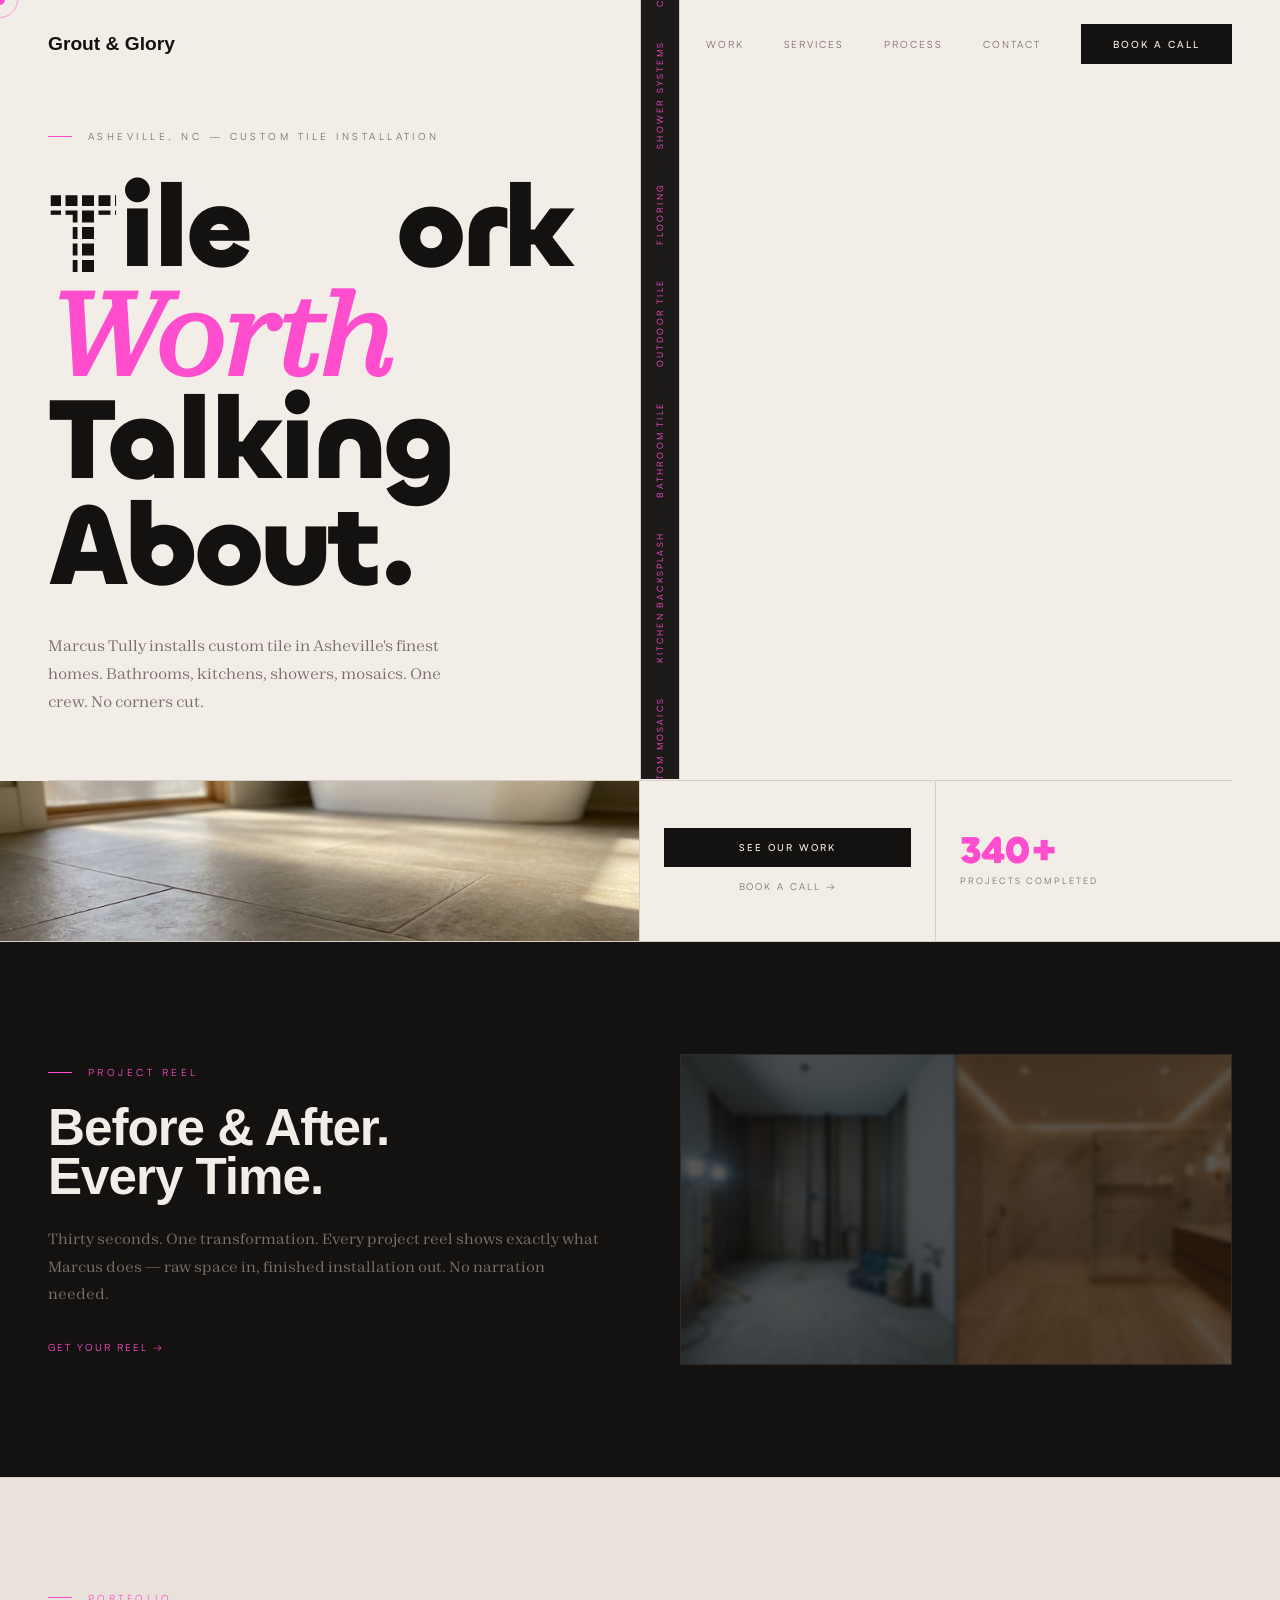
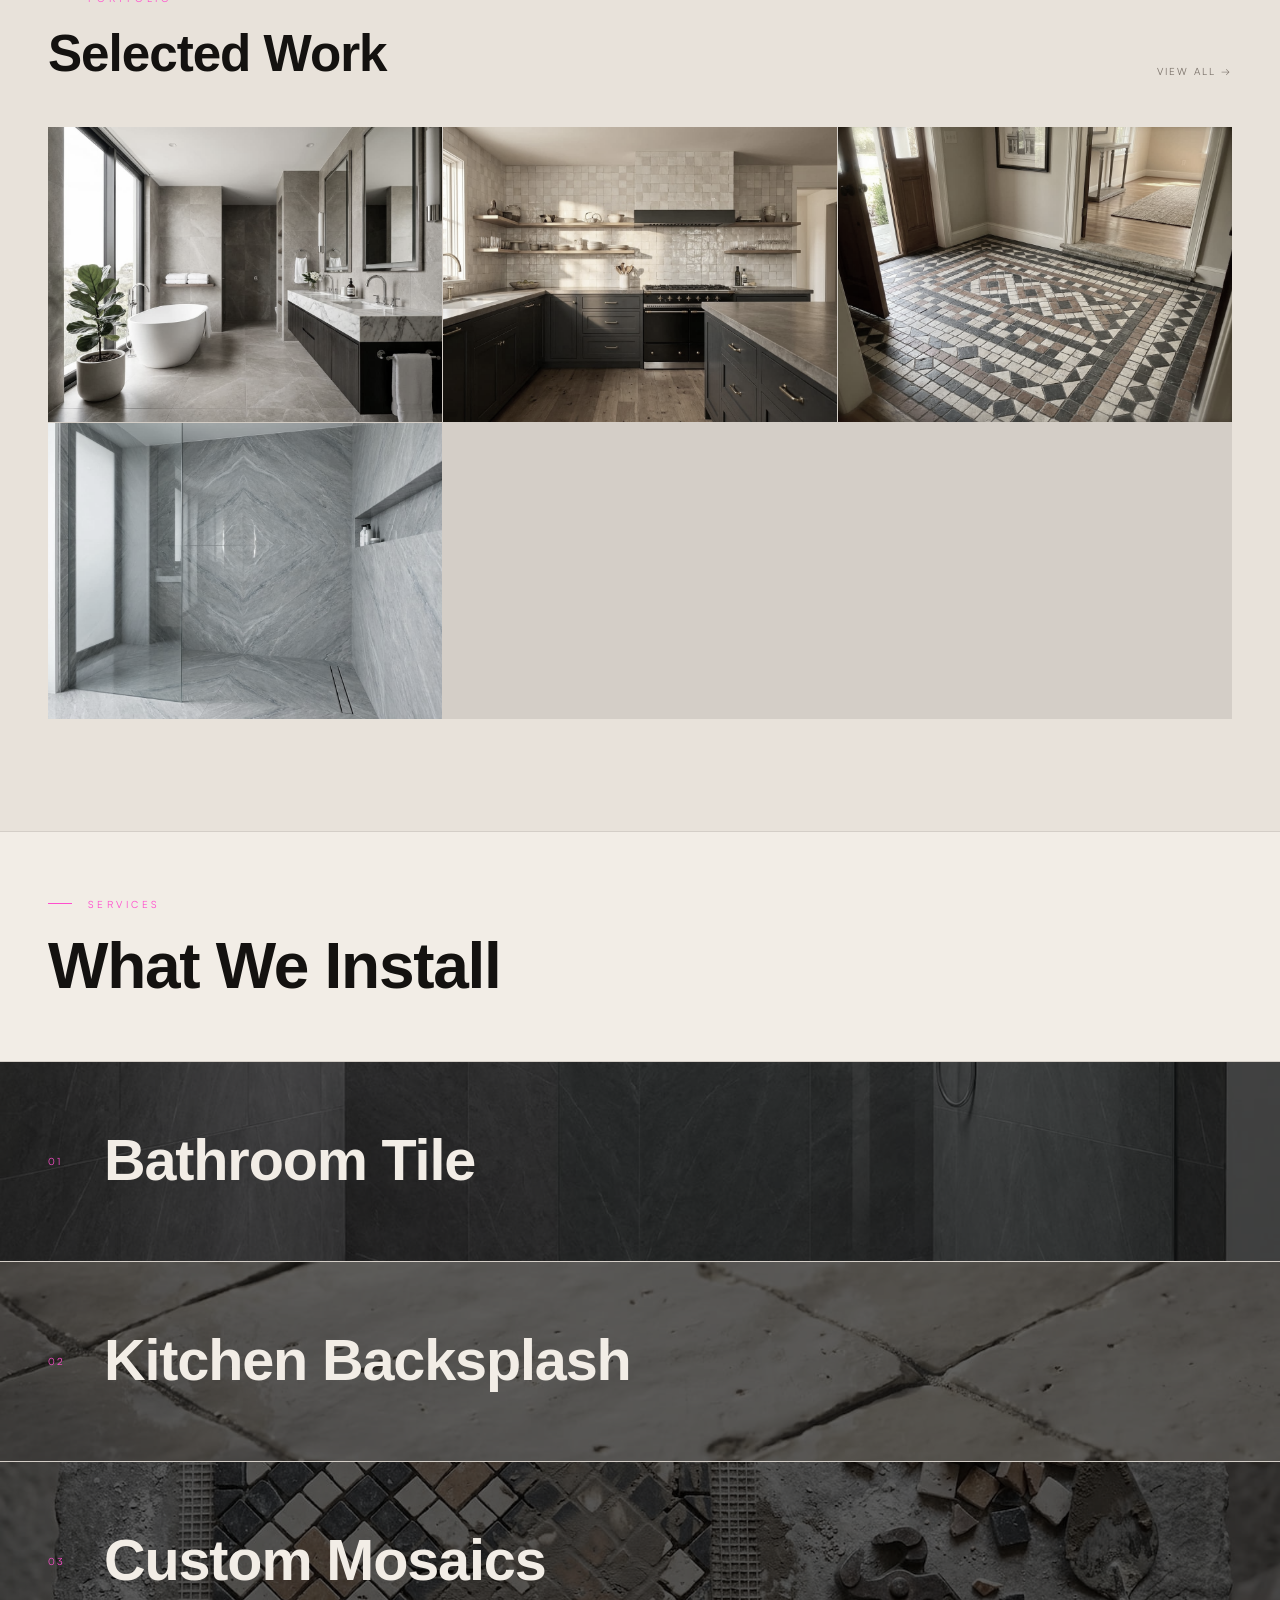
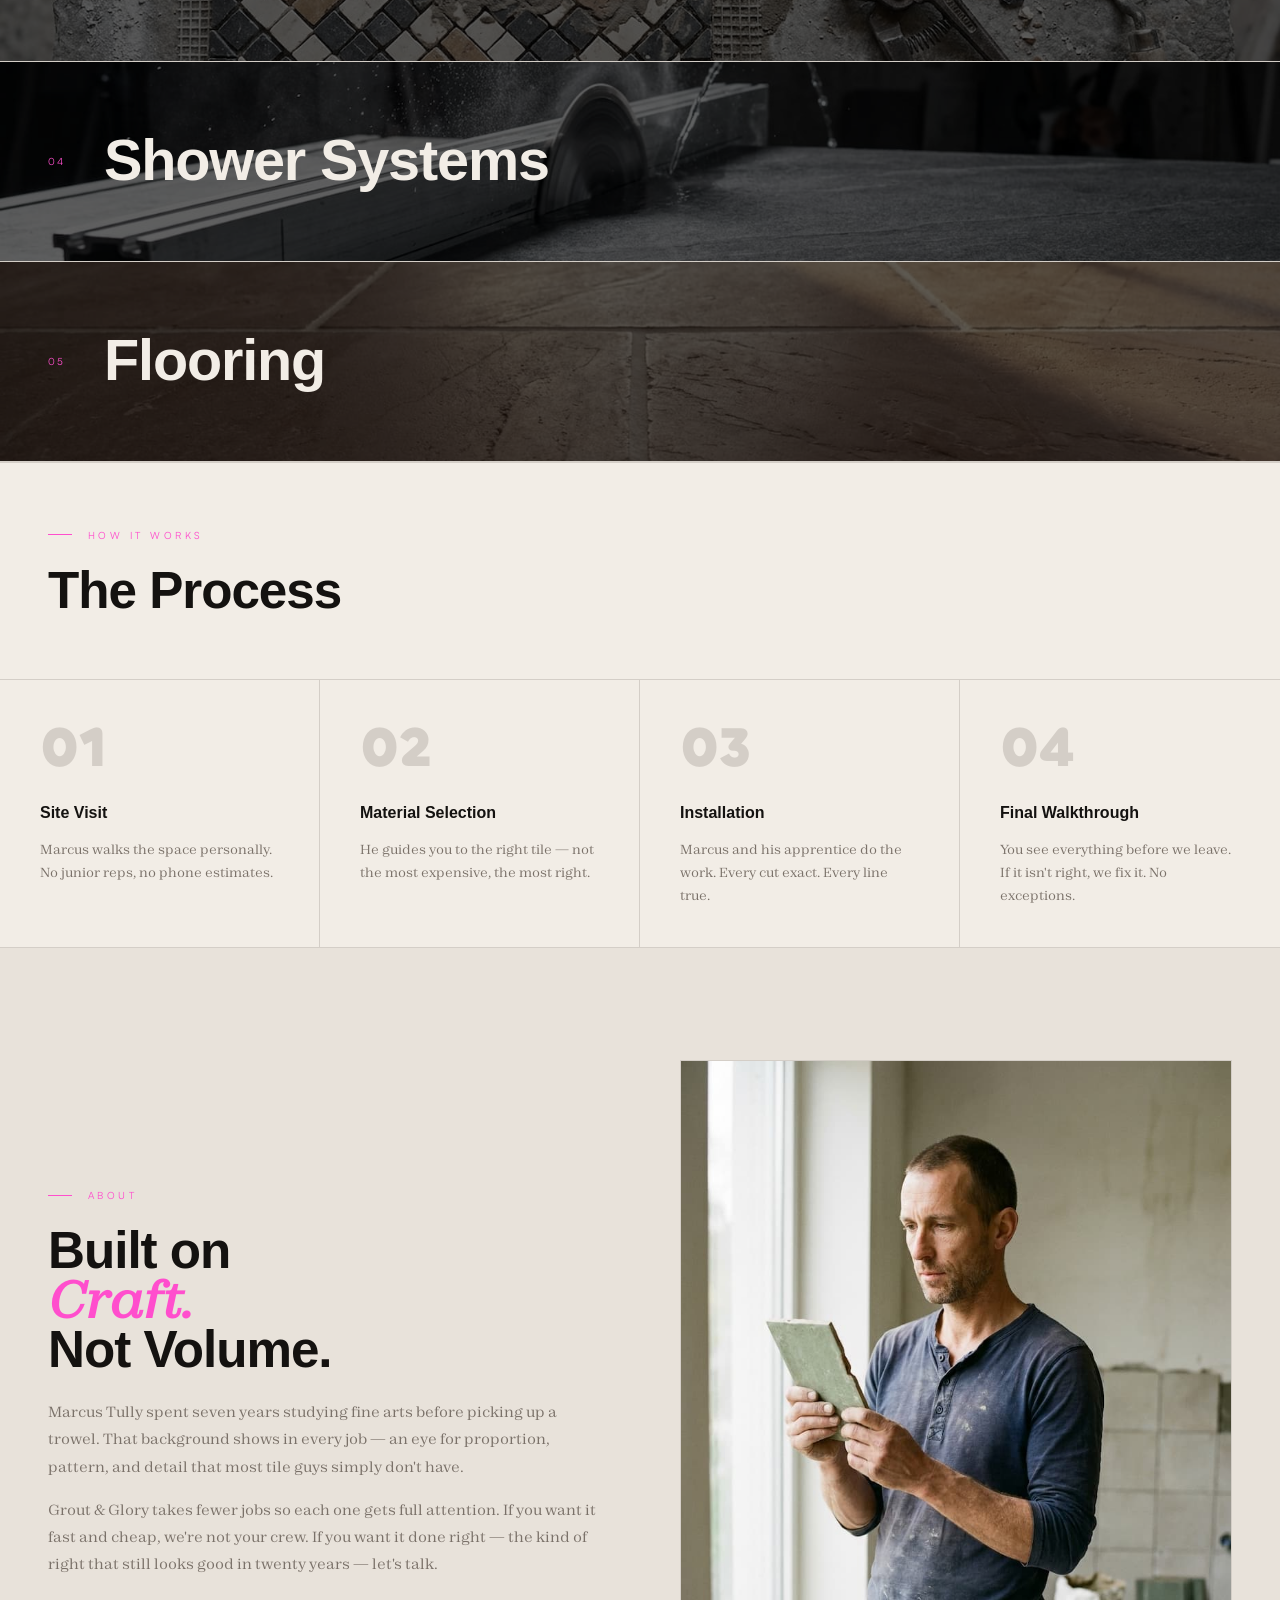
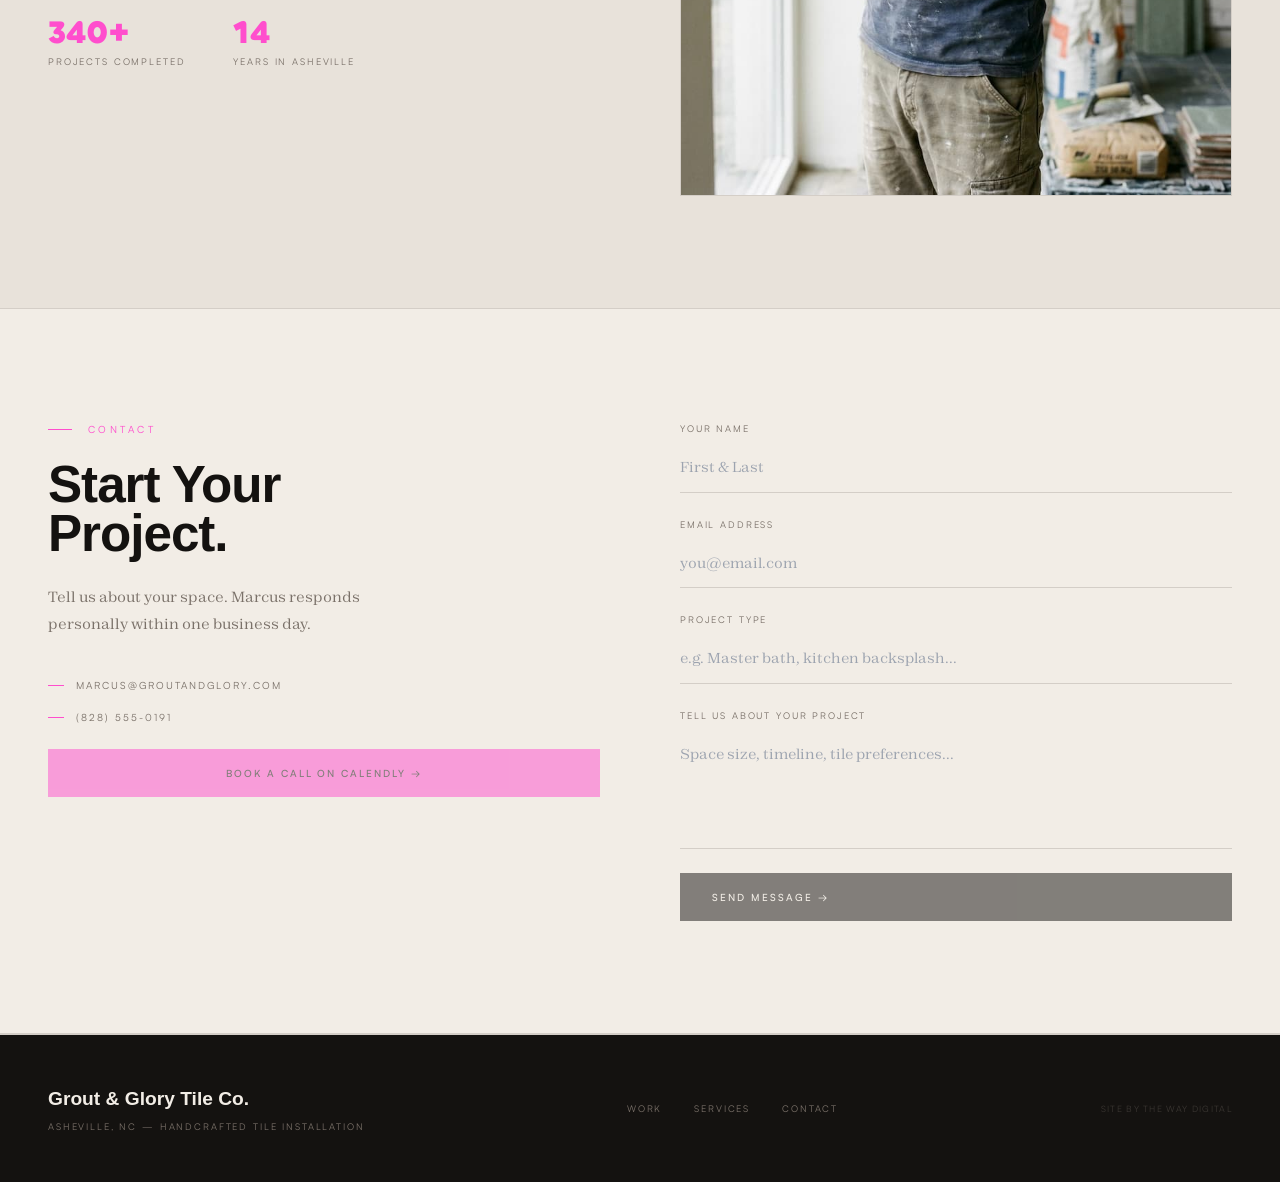
==== commit 63a5a35b: "Update print statement from 'Hello' to 'Goodbye'" ====
--- a/index.html
+++ b/index.html
@@ -3,8 +3,8 @@
 <head>
 <meta charset="UTF-8">
 <meta name="viewport" content="width=device-width, initial-scale=1.0">
-<title>Grout & Glory Tile Co. | Custom Tile Installation ÃÂÃÂ¢ÃÂÃÂÃÂÃÂ Asheville, NC</title>
-<meta name="description" content="Grout & Glory is Asheville's premier custom tile installation studio. Bathrooms, kitchens, showers, mosaics, and flooring ÃÂÃÂ¢ÃÂÃÂÃÂÃÂ handcrafted with precision.">
+<title>Grout & Glory Tile Co. | Custom Tile Installation — Asheville, NC</title>
+<meta name="description" content="Grout & Glory is Asheville's premier custom tile installation studio. Bathrooms, kitchens, showers, mosaics, and flooring — handcrafted with precision.">
 <link rel="canonical" href="https://www.groutandglory.com/">
 <meta property="og:type" content="website">
 <meta property="og:url" content="https://www.groutandglory.com/">
@@ -115,7 +115,7 @@
   /* Vertical marquee */
   #vert-marquee{display:none!important;}
 
-  /* Hero text visible immediately on mobile ÃÂÃÂ¢ÃÂÃÂÃÂÃÂ no JS lag */
+  /* Hero text visible immediately on mobile — no JS lag */
   .hl-line{opacity:1!important;transform:none!important;}
   #hl-line1{display:block;}
 
@@ -127,16 +127,16 @@
   #hero-cell-2{padding:1.25rem 1rem!important;}
   #hero-cell-3{padding:1.25rem 1rem!important;}
 
-  /* Process ÃÂÃÂ¢ÃÂÃÂÃÂÃÂ 2 col on mobile, no overflow */
+  /* Process — 2 col on mobile, no overflow */
   #process > div:last-child{grid-template-columns:1fr 1fr!important;}
   .process-step{border-right:none!important;border-bottom:1px solid #D4CEC7;}
 
-  /* Video section ÃÂÃÂ¢ÃÂÃÂÃÂÃÂ stack vertically */
+  /* Video section — stack vertically */
   #video-section{padding:4rem 1.5rem!important;}
   #video-section > div{grid-template-columns:1fr!important;gap:2.5rem!important;}
   #video-section h2{font-size:clamp(28px,8vw,42px)!important;}
 
-  /* Portfolio mobile ÃÂÃÂ¢ÃÂÃÂÃÂÃÂ fade up on scroll, tap overlay via JS */
+  /* Portfolio mobile — fade up on scroll, tap overlay via JS */
   #work{padding:4rem 1.5rem!important;}
   #work > div:last-child{grid-template-columns:1fr!important;}
   .port-card{opacity:0;transform:translateY(36px);transition:opacity .6s ease,transform .6s cubic-bezier(.2,.8,.3,1);}
@@ -148,7 +148,7 @@
   .port-card.tapped .port-overlay{transform:translateY(0)!important;}
   .port-img{filter:saturate(.8)!important;}
 
-  /* Swatch bands ÃÂÃÂ¢ÃÂÃÂÃÂÃÂ bold slide from left, staggered */
+  /* Swatch bands — bold slide from left, staggered */
   .swatch-band{opacity:0;transform:translateX(-50px);transition:height .3s ease,opacity .5s ease,transform .5s cubic-bezier(.2,.8,.3,1)!important;height:140px!important;transition-delay:0s!important;}
   .swatch-band.d1{transition-delay:.1s!important;}
   .swatch-band.d2{transition-delay:.2s!important;}
@@ -158,13 +158,13 @@
   .swatch-band.swatch-expanded{height:220px!important;}
   .swatch-content{padding:0 1.5rem!important;}
 
-  /* About ÃÂÃÂ¢ÃÂÃÂÃÂÃÂ stack */
+  /* About — stack */
   #about-section{padding:4rem 1.5rem!important;}
   #about-section > div{grid-template-columns:1fr!important;gap:2.5rem!important;}
   #about-section img{max-height:none !important;}
   #about-section .portrait-wrap{aspect-ratio:unset !important;height:420px;}
 
-  /* Contact ÃÂÃÂ¢ÃÂÃÂÃÂÃÂ stack */
+  /* Contact — stack */
   #contact{padding:4rem 1.5rem!important;}
   #contact > div{grid-template-columns:1fr!important;gap:2.5rem!important;}
 
@@ -191,7 +191,6 @@
     <a href="#work" style="font-family:'Satoshi',sans-serif;font-size:.62rem;letter-spacing:.2em;text-transform:uppercase;color:#7A7169;text-decoration:none;">Work</a>
     <a href="#services" style="font-family:'Satoshi',sans-serif;font-size:.62rem;letter-spacing:.2em;text-transform:uppercase;color:#7A7169;text-decoration:none;">Services</a>
     <a href="#process" style="font-family:'Satoshi',sans-serif;font-size:.62rem;letter-spacing:.2em;text-transform:uppercase;color:#7A7169;text-decoration:none;">Process</a>
-    <a href="/blog/" style="font-family:'Satoshi',sans-serif;font-size:.62rem;letter-spacing:.2em;text-transform:uppercase;color:#7A7169;text-decoration:none;">From the Studio</a>
     <a href="#contact" style="font-family:'Satoshi',sans-serif;font-size:.62rem;letter-spacing:.2em;text-transform:uppercase;color:#7A7169;text-decoration:none;">Contact</a>
     <a href="#contact" style="font-family:'Satoshi',sans-serif;font-size:.62rem;font-weight:500;letter-spacing:.2em;text-transform:uppercase;background:#141210;color:#F2EDE6;padding:.75rem 2rem;text-decoration:none;">Book a Call</a>
   </div>
@@ -211,7 +210,6 @@
     <a href="#work" style="font-family:'Chillax',sans-serif;font-size:1.5rem;font-weight:600;color:#F2EDE6;text-decoration:none;border-bottom:1px solid #2E2B28;padding-bottom:1.5rem;" onclick="cmnav()">Work</a>
     <a href="#services" style="font-family:'Chillax',sans-serif;font-size:1.5rem;font-weight:600;color:#F2EDE6;text-decoration:none;border-bottom:1px solid #2E2B28;padding-bottom:1.5rem;" onclick="cmnav()">Services</a>
     <a href="#process" style="font-family:'Chillax',sans-serif;font-size:1.5rem;font-weight:600;color:#F2EDE6;text-decoration:none;border-bottom:1px solid #2E2B28;padding-bottom:1.5rem;" onclick="cmnav()">Process</a>
-    <a href="/blog/" style="font-family:'Chillax',sans-serif;font-size:1.5rem;font-weight:600;color:#F2EDE6;text-decoration:none;border-bottom:1px solid #2E2B28;padding-bottom:1.5rem;" onclick="cmnav()">From the Studio</a>
     <a href="#contact" style="font-family:'Chillax',sans-serif;font-size:1.5rem;font-weight:600;color:#F2EDE6;text-decoration:none;border-bottom:1px solid #2E2B28;padding-bottom:1.5rem;" onclick="cmnav()">Contact</a>
     <a href="#contact" style="font-family:'Satoshi',sans-serif;font-size:.62rem;letter-spacing:.2em;text-transform:uppercase;background:#FF4ECD;color:#141210;padding:1rem 2rem;text-decoration:none;display:block;text-align:center;margin-top:.5rem;" onclick="cmnav()">Book a Call</a>
   </div>
@@ -223,7 +221,7 @@
 <!-- HERO -->
 <section style="min-height:100vh;display:flex;flex-direction:column;justify-content:space-between;padding:8rem 3rem 0;border-bottom:1px solid #D4CEC7;position:relative;">
   <div class="hero-content" style="flex:1;display:flex;flex-direction:column;justify-content:center;max-width:62%;padding-right:2rem;">
-    <div class="section-label reveal" style="font-family:'Satoshi',sans-serif;font-size:.62rem;letter-spacing:.35em;text-transform:uppercase;color:#7A7169;margin-bottom:2rem;display:flex;align-items:center;">Asheville, NC ÃÂÃÂ¢ÃÂÃÂÃÂÃÂ Custom Tile Installation</div>
+    <div class="section-label reveal" style="font-family:'Satoshi',sans-serif;font-size:.62rem;letter-spacing:.35em;text-transform:uppercase;color:#7A7169;margin-bottom:2rem;display:flex;align-items:center;">Asheville, NC — Custom Tile Installation</div>
     <h1 class="hero-h1" id="heroHeadline">
       <span id="hl-line1" style="display:block;"></span>
       <em class="hl-line" id="hl-line2" style="color:#FF4ECD;font-style:italic;font-family:'Zodiak',serif;">Worth</em>
@@ -233,19 +231,19 @@
   </div>
   <div id="hero-footer" style="display:grid;grid-template-columns:2fr 1fr 1fr;border-top:1px solid #D4CEC7;margin-top:4rem;">
 
-    <!-- Cell 1 ÃÂÃÂ¢ÃÂÃÂÃÂÃÂ raw full-color photo, full bleed to left edge -->
+    <!-- Cell 1 — raw full-color photo, full bleed to left edge -->
     <div class="reveal photo-cell" style="position:relative;overflow:hidden;border-right:1px solid #D4CEC7;min-height:160px;margin-left:-3rem;">
       <img src="images/hero-footer.jpg" alt="Tile installation detail" style="position:absolute;inset:0;width:100%;height:100%;object-fit:cover;display:block;">
     </div>
 
-    <!-- Cell 2 ÃÂÃÂ¢ÃÂÃÂÃÂÃÂ CTAs with ink hover wipe -->
+    <!-- Cell 2 — CTAs with ink hover wipe -->
     <div id="hero-cell-2" class="reveal d1 cta-cell" style="position:relative;overflow:hidden;padding:2rem 1.5rem;border-right:1px solid #D4CEC7;display:flex;flex-direction:column;gap:.75rem;justify-content:center;transition:background .35s ease;">
       <div class="cta-wipe" style="position:absolute;inset:0;background:#141210;transform:scaleX(0);transform-origin:left;transition:transform .35s cubic-bezier(.4,0,.2,1);pointer-events:none;"></div>
       <a href="#work" class="cta-primary" onclick="event.preventDefault();this.closest('.cta-cell').dispatchEvent(new MouseEvent('mouseenter'));setTimeout(()=>window.location.hash='#work',360);" style="position:relative;z-index:1;font-family:'Satoshi',sans-serif;font-size:.6rem;font-weight:500;letter-spacing:.2em;text-transform:uppercase;background:#141210;color:#F2EDE6;padding:.75rem 1rem;text-decoration:none;text-align:center;display:block;transition:background .35s,color .35s;">See Our Work</a>
       <a href="#contact" class="cta-ghost" style="position:relative;z-index:1;font-family:'Satoshi',sans-serif;font-size:.6rem;letter-spacing:.2em;text-transform:uppercase;color:#141210;text-decoration:none;text-align:center;display:flex;align-items:center;justify-content:center;gap:.5rem;opacity:.55;transition:color .35s,opacity .35s;">Book a Call &#8594;</a>
     </div>
 
-    <!-- Cell 3 ÃÂÃÂ¢ÃÂÃÂÃÂÃÂ departures board, plain linen -->
+    <!-- Cell 3 — departures board, plain linen -->
     <div id="hero-cell-3" class="reveal d2" style="padding:2rem 1.5rem;background:#F2EDE6;overflow:hidden;display:flex;align-items:center;">
       <div id="depart-window" style="width:100%;overflow:hidden;position:relative;height:3.8rem;">
         <!-- Slides injected by JS -->
@@ -256,11 +254,11 @@
 
   <!-- Vertical marquee -->
   <div id="vert-marquee" style="position:absolute;top:0;left:0;width:2.5rem;border-left:1px solid #D4CEC7;border-right:1px solid #D4CEC7;overflow:hidden;display:flex;align-items:center;justify-content:center;background:#1C1A18;">
-    <div class="vert-track"><span style="writing-mode:vertical-rl;transform:rotate(180deg);font-family:'Satoshi',sans-serif;font-size:.55rem;letter-spacing:.25em;text-transform:uppercase;color:#FF4ECD;padding:.75rem 0;">Bathroom Tile</span><span style="writing-mode:vertical-rl;font-size:.5rem;color:#FF4ECD;padding:.2rem 0;opacity:.4;">ÃÂÃÂÃÂÃÂ·</span><span style="writing-mode:vertical-rl;transform:rotate(180deg);font-family:'Satoshi',sans-serif;font-size:.55rem;letter-spacing:.25em;text-transform:uppercase;color:#FF4ECD;padding:.75rem 0;">Kitchen Backsplash</span><span style="writing-mode:vertical-rl;font-size:.5rem;color:#FF4ECD;padding:.2rem 0;opacity:.4;">ÃÂÃÂÃÂÃÂ·</span><span style="writing-mode:vertical-rl;transform:rotate(180deg);font-family:'Satoshi',sans-serif;font-size:.55rem;letter-spacing:.25em;text-transform:uppercase;color:#FF4ECD;padding:.75rem 0;">Custom Mosaics</span><span style="writing-mode:vertical-rl;font-size:.5rem;color:#FF4ECD;padding:.2rem 0;opacity:.4;">ÃÂÃÂÃÂÃÂ·</span><span style="writing-mode:vertical-rl;transform:rotate(180deg);font-family:'Satoshi',sans-serif;font-size:.55rem;letter-spacing:.25em;text-transform:uppercase;color:#FF4ECD;padding:.75rem 0;">Shower Systems</span><span style="writing-mode:vertical-rl;font-size:.5rem;color:#FF4ECD;padding:.2rem 0;opacity:.4;">ÃÂÃÂÃÂÃÂ·</span><span style="writing-mode:vertical-rl;transform:rotate(180deg);font-family:'Satoshi',sans-serif;font-size:.55rem;letter-spacing:.25em;text-transform:uppercase;color:#FF4ECD;padding:.75rem 0;">Flooring</span><span style="writing-mode:vertical-rl;font-size:.5rem;color:#FF4ECD;padding:.2rem 0;opacity:.4;">ÃÂÃÂÃÂÃÂ·</span><span style="writing-mode:vertical-rl;transform:rotate(180deg);font-family:'Satoshi',sans-serif;font-size:.55rem;letter-spacing:.25em;text-transform:uppercase;color:#FF4ECD;padding:.75rem 0;">Outdoor Tile</span><span style="writing-mode:vertical-rl;font-size:.5rem;color:#FF4ECD;padding:.2rem 0;opacity:.4;">ÃÂÃÂÃÂÃÂ·</span><span style="writing-mode:vertical-rl;transform:rotate(180deg);font-family:'Satoshi',sans-serif;font-size:.55rem;letter-spacing:.25em;text-transform:uppercase;color:#FF4ECD;padding:.75rem 0;">Bathroom Tile</span><span style="writing-mode:vertical-rl;font-size:.5rem;color:#FF4ECD;padding:.2rem 0;opacity:.4;">ÃÂÃÂÃÂÃÂ·</span><span style="writing-mode:vertical-rl;transform:rotate(180deg);font-family:'Satoshi',sans-serif;font-size:.55rem;letter-spacing:.25em;text-transform:uppercase;color:#FF4ECD;padding:.75rem 0;">Kitchen Backsplash</span><span style="writing-mode:vertical-rl;font-size:.5rem;color:#FF4ECD;padding:.2rem 0;opacity:.4;">ÃÂÃÂÃÂÃÂ·</span><span style="writing-mode:vertical-rl;transform:rotate(180deg);font-family:'Satoshi',sans-serif;font-size:.55rem;letter-spacing:.25em;text-transform:uppercase;color:#FF4ECD;padding:.75rem 0;">Custom Mosaics</span><span style="writing-mode:vertical-rl;font-size:.5rem;color:#FF4ECD;padding:.2rem 0;opacity:.4;">ÃÂÃÂÃÂÃÂ·</span><span style="writing-mode:vertical-rl;transform:rotate(180deg);font-family:'Satoshi',sans-serif;font-size:.55rem;letter-spacing:.25em;text-transform:uppercase;color:#FF4ECD;padding:.75rem 0;">Shower Systems</span><span style="writing-mode:vertical-rl;font-size:.5rem;color:#FF4ECD;padding:.2rem 0;opacity:.4;">ÃÂÃÂÃÂÃÂ·</span><span style="writing-mode:vertical-rl;transform:rotate(180deg);font-family:'Satoshi',sans-serif;font-size:.55rem;letter-spacing:.25em;text-transform:uppercase;color:#FF4ECD;padding:.75rem 0;">Flooring</span><span style="writing-mode:vertical-rl;font-size:.5rem;color:#FF4ECD;padding:.2rem 0;opacity:.4;">ÃÂÃÂÃÂÃÂ·</span><span style="writing-mode:vertical-rl;transform:rotate(180deg);font-family:'Satoshi',sans-serif;font-size:.55rem;letter-spacing:.25em;text-transform:uppercase;color:#FF4ECD;padding:.75rem 0;">Outdoor Tile</span><span style="writing-mode:vertical-rl;font-size:.5rem;color:#FF4ECD;padding:.2rem 0;opacity:.4;">ÃÂÃÂÃÂÃÂ·</span><span style="writing-mode:vertical-rl;transform:rotate(180deg);font-family:'Satoshi',sans-serif;font-size:.55rem;letter-spacing:.25em;text-transform:uppercase;color:#FF4ECD;padding:.75rem 0;">Bathroom Tile</span><span style="writing-mode:vertical-rl;font-size:.5rem;color:#FF4ECD;padding:.2rem 0;opacity:.4;">ÃÂÃÂÃÂÃÂ·</span><span style="writing-mode:vertical-rl;transform:rotate(180deg);font-family:'Satoshi',sans-serif;font-size:.55rem;letter-spacing:.25em;text-transform:uppercase;color:#FF4ECD;padding:.75rem 0;">Kitchen Backsplash</span><span style="writing-mode:vertical-rl;font-size:.5rem;color:#FF4ECD;padding:.2rem 0;opacity:.4;">ÃÂÃÂÃÂÃÂ·</span><span style="writing-mode:vertical-rl;transform:rotate(180deg);font-family:'Satoshi',sans-serif;font-size:.55rem;letter-spacing:.25em;text-transform:uppercase;color:#FF4ECD;padding:.75rem 0;">Custom Mosaics</span><span style="writing-mode:vertical-rl;font-size:.5rem;color:#FF4ECD;padding:.2rem 0;opacity:.4;">ÃÂÃÂÃÂÃÂ·</span><span style="writing-mode:vertical-rl;transform:rotate(180deg);font-family:'Satoshi',sans-serif;font-size:.55rem;letter-spacing:.25em;text-transform:uppercase;color:#FF4ECD;padding:.75rem 0;">Shower Systems</span><span style="writing-mode:vertical-rl;font-size:.5rem;color:#FF4ECD;padding:.2rem 0;opacity:.4;">ÃÂÃÂÃÂÃÂ·</span><span style="writing-mode:vertical-rl;transform:rotate(180deg);font-family:'Satoshi',sans-serif;font-size:.55rem;letter-spacing:.25em;text-transform:uppercase;color:#FF4ECD;padding:.75rem 0;">Flooring</span><span style="writing-mode:vertical-rl;font-size:.5rem;color:#FF4ECD;padding:.2rem 0;opacity:.4;">ÃÂÃÂÃÂÃÂ·</span><span style="writing-mode:vertical-rl;transform:rotate(180deg);font-family:'Satoshi',sans-serif;font-size:.55rem;letter-spacing:.25em;text-transform:uppercase;color:#FF4ECD;padding:.75rem 0;">Outdoor Tile</span><span style="writing-mode:vertical-rl;font-size:.5rem;color:#FF4ECD;padding:.2rem 0;opacity:.4;">ÃÂÃÂÃÂÃÂ·</span><span style="writing-mode:vertical-rl;transform:rotate(180deg);font-family:'Satoshi',sans-serif;font-size:.55rem;letter-spacing:.25em;text-transform:uppercase;color:#FF4ECD;padding:.75rem 0;">Bathroom Tile</span><span style="writing-mode:vertical-rl;font-size:.5rem;color:#FF4ECD;padding:.2rem 0;opacity:.4;">ÃÂÃÂÃÂÃÂ·</span><span style="writing-mode:vertical-rl;transform:rotate(180deg);font-family:'Satoshi',sans-serif;font-size:.55rem;letter-spacing:.25em;text-transform:uppercase;color:#FF4ECD;padding:.75rem 0;">Kitchen Backsplash</span><span style="writing-mode:vertical-rl;font-size:.5rem;color:#FF4ECD;padding:.2rem 0;opacity:.4;">ÃÂÃÂÃÂÃÂ·</span><span style="writing-mode:vertical-rl;transform:rotate(180deg);font-family:'Satoshi',sans-serif;font-size:.55rem;letter-spacing:.25em;text-transform:uppercase;color:#FF4ECD;padding:.75rem 0;">Custom Mosaics</span><span style="writing-mode:vertical-rl;font-size:.5rem;color:#FF4ECD;padding:.2rem 0;opacity:.4;">ÃÂÃÂÃÂÃÂ·</span><span style="writing-mode:vertical-rl;transform:rotate(180deg);font-family:'Satoshi',sans-serif;font-size:.55rem;letter-spacing:.25em;text-transform:uppercase;color:#FF4ECD;padding:.75rem 0;">Shower Systems</span><span style="writing-mode:vertical-rl;font-size:.5rem;color:#FF4ECD;padding:.2rem 0;opacity:.4;">ÃÂÃÂÃÂÃÂ·</span><span style="writing-mode:vertical-rl;transform:rotate(180deg);font-family:'Satoshi',sans-serif;font-size:.55rem;letter-spacing:.25em;text-transform:uppercase;color:#FF4ECD;padding:.75rem 0;">Flooring</span><span style="writing-mode:vertical-rl;font-size:.5rem;color:#FF4ECD;padding:.2rem 0;opacity:.4;">ÃÂÃÂÃÂÃÂ·</span><span style="writing-mode:vertical-rl;transform:rotate(180deg);font-family:'Satoshi',sans-serif;font-size:.55rem;letter-spacing:.25em;text-transform:uppercase;color:#FF4ECD;padding:.75rem 0;">Outdoor Tile</span><span style="writing-mode:vertical-rl;font-size:.5rem;color:#FF4ECD;padding:.2rem 0;opacity:.4;">ÃÂÃÂÃÂÃÂ·</span><span style="writing-mode:vertical-rl;transform:rotate(180deg);font-family:'Satoshi',sans-serif;font-size:.55rem;letter-spacing:.25em;text-transform:uppercase;color:#FF4ECD;padding:.75rem 0;">Bathroom Tile</span><span style="writing-mode:vertical-rl;font-size:.5rem;color:#FF4ECD;padding:.2rem 0;opacity:.4;">ÃÂÃÂÃÂÃÂ·</span><span style="writing-mode:vertical-rl;transform:rotate(180deg);font-family:'Satoshi',sans-serif;font-size:.55rem;letter-spacing:.25em;text-transform:uppercase;color:#FF4ECD;padding:.75rem 0;">Kitchen Backsplash</span><span style="writing-mode:vertical-rl;font-size:.5rem;color:#FF4ECD;padding:.2rem 0;opacity:.4;">ÃÂÃÂÃÂÃÂ·</span><span style="writing-mode:vertical-rl;transform:rotate(180deg);font-family:'Satoshi',sans-serif;font-size:.55rem;letter-spacing:.25em;text-transform:uppercase;color:#FF4ECD;padding:.75rem 0;">Custom Mosaics</span><span style="writing-mode:vertical-rl;font-size:.5rem;color:#FF4ECD;padding:.2rem 0;opacity:.4;">ÃÂÃÂÃÂÃÂ·</span><span style="writing-mode:vertical-rl;transform:rotate(180deg);font-family:'Satoshi',sans-serif;font-size:.55rem;letter-spacing:.25em;text-transform:uppercase;color:#FF4ECD;padding:.75rem 0;">Shower Systems</span><span style="writing-mode:vertical-rl;font-size:.5rem;color:#FF4ECD;padding:.2rem 0;opacity:.4;">ÃÂÃÂÃÂÃÂ·</span><span style="writing-mode:vertical-rl;transform:rotate(180deg);font-family:'Satoshi',sans-serif;font-size:.55rem;letter-spacing:.25em;text-transform:uppercase;color:#FF4ECD;padding:.75rem 0;">Flooring</span><span style="writing-mode:vertical-rl;font-size:.5rem;color:#FF4ECD;padding:.2rem 0;opacity:.4;">ÃÂÃÂÃÂÃÂ·</span><span style="writing-mode:vertical-rl;transform:rotate(180deg);font-family:'Satoshi',sans-serif;font-size:.55rem;letter-spacing:.25em;text-transform:uppercase;color:#FF4ECD;padding:.75rem 0;">Outdoor Tile</span><span style="writing-mode:vertical-rl;font-size:.5rem;color:#FF4ECD;padding:.2rem 0;opacity:.4;">ÃÂÃÂÃÂÃÂ·</span><span style="writing-mode:vertical-rl;transform:rotate(180deg);font-family:'Satoshi',sans-serif;font-size:.55rem;letter-spacing:.25em;text-transform:uppercase;color:#FF4ECD;padding:.75rem 0;">Bathroom Tile</span><span style="writing-mode:vertical-rl;font-size:.5rem;color:#FF4ECD;padding:.2rem 0;opacity:.4;">ÃÂÃÂÃÂÃÂ·</span><span style="writing-mode:vertical-rl;transform:rotate(180deg);font-family:'Satoshi',sans-serif;font-size:.55rem;letter-spacing:.25em;text-transform:uppercase;color:#FF4ECD;padding:.75rem 0;">Kitchen Backsplash</span><span style="writing-mode:vertical-rl;font-size:.5rem;color:#FF4ECD;padding:.2rem 0;opacity:.4;">ÃÂÃÂÃÂÃÂ·</span><span style="writing-mode:vertical-rl;transform:rotate(180deg);font-family:'Satoshi',sans-serif;font-size:.55rem;letter-spacing:.25em;text-transform:uppercase;color:#FF4ECD;padding:.75rem 0;">Custom Mosaics</span><span style="writing-mode:vertical-rl;font-size:.5rem;color:#FF4ECD;padding:.2rem 0;opacity:.4;">ÃÂÃÂÃÂÃÂ·</span><span style="writing-mode:vertical-rl;transform:rotate(180deg);font-family:'Satoshi',sans-serif;font-size:.55rem;letter-spacing:.25em;text-transform:uppercase;color:#FF4ECD;padding:.75rem 0;">Shower Systems</span><span style="writing-mode:vertical-rl;font-size:.5rem;color:#FF4ECD;padding:.2rem 0;opacity:.4;">ÃÂÃÂÃÂÃÂ·</span><span style="writing-mode:vertical-rl;transform:rotate(180deg);font-family:'Satoshi',sans-serif;font-size:.55rem;letter-spacing:.25em;text-transform:uppercase;color:#FF4ECD;padding:.75rem 0;">Flooring</span><span style="writing-mode:vertical-rl;font-size:.5rem;color:#FF4ECD;padding:.2rem 0;opacity:.4;">ÃÂÃÂÃÂÃÂ·</span><span style="writing-mode:vertical-rl;transform:rotate(180deg);font-family:'Satoshi',sans-serif;font-size:.55rem;letter-spacing:.25em;text-transform:uppercase;color:#FF4ECD;padding:.75rem 0;">Outdoor Tile</span><span style="writing-mode:vertical-rl;font-size:.5rem;color:#FF4ECD;padding:.2rem 0;opacity:.4;">ÃÂÃÂÃÂÃÂ·</span><span style="writing-mode:vertical-rl;transform:rotate(180deg);font-family:'Satoshi',sans-serif;font-size:.55rem;letter-spacing:.25em;text-transform:uppercase;color:#FF4ECD;padding:.75rem 0;">Bathroom Tile</span><span style="writing-mode:vertical-rl;font-size:.5rem;color:#FF4ECD;padding:.2rem 0;opacity:.4;">ÃÂÃÂÃÂÃÂ·</span><span style="writing-mode:vertical-rl;transform:rotate(180deg);font-family:'Satoshi',sans-serif;font-size:.55rem;letter-spacing:.25em;text-transform:uppercase;color:#FF4ECD;padding:.75rem 0;">Kitchen Backsplash</span><span style="writing-mode:vertical-rl;font-size:.5rem;color:#FF4ECD;padding:.2rem 0;opacity:.4;">ÃÂÃÂÃÂÃÂ·</span><span style="writing-mode:vertical-rl;transform:rotate(180deg);font-family:'Satoshi',sans-serif;font-size:.55rem;letter-spacing:.25em;text-transform:uppercase;color:#FF4ECD;padding:.75rem 0;">Custom Mosaics</span><span style="writing-mode:vertical-rl;font-size:.5rem;color:#FF4ECD;padding:.2rem 0;opacity:.4;">ÃÂÃÂÃÂÃÂ·</span><span style="writing-mode:vertical-rl;transform:rotate(180deg);font-family:'Satoshi',sans-serif;font-size:.55rem;letter-spacing:.25em;text-transform:uppercase;color:#FF4ECD;padding:.75rem 0;">Shower Systems</span><span style="writing-mode:vertical-rl;font-size:.5rem;color:#FF4ECD;padding:.2rem 0;opacity:.4;">ÃÂÃÂÃÂÃÂ·</span><span style="writing-mode:vertical-rl;transform:rotate(180deg);font-family:'Satoshi',sans-serif;font-size:.55rem;letter-spacing:.25em;text-transform:uppercase;color:#FF4ECD;padding:.75rem 0;">Flooring</span><span style="writing-mode:vertical-rl;font-size:.5rem;color:#FF4ECD;padding:.2rem 0;opacity:.4;">ÃÂÃÂÃÂÃÂ·</span><span style="writing-mode:vertical-rl;transform:rotate(180deg);font-family:'Satoshi',sans-serif;font-size:.55rem;letter-spacing:.25em;text-transform:uppercase;color:#FF4ECD;padding:.75rem 0;">Outdoor Tile</span><span style="writing-mode:vertical-rl;font-size:.5rem;color:#FF4ECD;padding:.2rem 0;opacity:.4;">ÃÂÃÂÃÂÃÂ·</span><span style="writing-mode:vertical-rl;transform:rotate(180deg);font-family:'Satoshi',sans-serif;font-size:.55rem;letter-spacing:.25em;text-transform:uppercase;color:#FF4ECD;padding:.75rem 0;">Bathroom Tile</span><span style="writing-mode:vertical-rl;font-size:.5rem;color:#FF4ECD;padding:.2rem 0;opacity:.4;">ÃÂÃÂÃÂÃÂ·</span><span style="writing-mode:vertical-rl;transform:rotate(180deg);font-family:'Satoshi',sans-serif;font-size:.55rem;letter-spacing:.25em;text-transform:uppercase;color:#FF4ECD;padding:.75rem 0;">Kitchen Backsplash</span><span style="writing-mode:vertical-rl;font-size:.5rem;color:#FF4ECD;padding:.2rem 0;opacity:.4;">ÃÂÃÂÃÂÃÂ·</span><span style="writing-mode:vertical-rl;transform:rotate(180deg);font-family:'Satoshi',sans-serif;font-size:.55rem;letter-spacing:.25em;text-transform:uppercase;color:#FF4ECD;padding:.75rem 0;">Custom Mosaics</span><span style="writing-mode:vertical-rl;font-size:.5rem;color:#FF4ECD;padding:.2rem 0;opacity:.4;">ÃÂÃÂÃÂÃÂ·</span><span style="writing-mode:vertical-rl;transform:rotate(180deg);font-family:'Satoshi',sans-serif;font-size:.55rem;letter-spacing:.25em;text-transform:uppercase;color:#FF4ECD;padding:.75rem 0;">Shower Systems</span><span style="writing-mode:vertical-rl;font-size:.5rem;color:#FF4ECD;padding:.2rem 0;opacity:.4;">ÃÂÃÂÃÂÃÂ·</span><span style="writing-mode:vertical-rl;transform:rotate(180deg);font-family:'Satoshi',sans-serif;font-size:.55rem;letter-spacing:.25em;text-transform:uppercase;color:#FF4ECD;padding:.75rem 0;">Flooring</span><span style="writing-mode:vertical-rl;font-size:.5rem;color:#FF4ECD;padding:.2rem 0;opacity:.4;">ÃÂÃÂÃÂÃÂ·</span><span style="writing-mode:vertical-rl;transform:rotate(180deg);font-family:'Satoshi',sans-serif;font-size:.55rem;letter-spacing:.25em;text-transform:uppercase;color:#FF4ECD;padding:.75rem 0;">Outdoor Tile</span><span style="writing-mode:vertical-rl;font-size:.5rem;color:#FF4ECD;padding:.2rem 0;opacity:.4;">ÃÂÃÂÃÂÃÂ·</span></div>
+    <div class="vert-track"><span style="writing-mode:vertical-rl;transform:rotate(180deg);font-family:'Satoshi',sans-serif;font-size:.55rem;letter-spacing:.25em;text-transform:uppercase;color:#FF4ECD;padding:.75rem 0;">Bathroom Tile</span><span style="writing-mode:vertical-rl;font-size:.5rem;color:#FF4ECD;padding:.2rem 0;opacity:.4;">·</span><span style="writing-mode:vertical-rl;transform:rotate(180deg);font-family:'Satoshi',sans-serif;font-size:.55rem;letter-spacing:.25em;text-transform:uppercase;color:#FF4ECD;padding:.75rem 0;">Kitchen Backsplash</span><span style="writing-mode:vertical-rl;font-size:.5rem;color:#FF4ECD;padding:.2rem 0;opacity:.4;">·</span><span style="writing-mode:vertical-rl;transform:rotate(180deg);font-family:'Satoshi',sans-serif;font-size:.55rem;letter-spacing:.25em;text-transform:uppercase;color:#FF4ECD;padding:.75rem 0;">Custom Mosaics</span><span style="writing-mode:vertical-rl;font-size:.5rem;color:#FF4ECD;padding:.2rem 0;opacity:.4;">·</span><span style="writing-mode:vertical-rl;transform:rotate(180deg);font-family:'Satoshi',sans-serif;font-size:.55rem;letter-spacing:.25em;text-transform:uppercase;color:#FF4ECD;padding:.75rem 0;">Shower Systems</span><span style="writing-mode:vertical-rl;font-size:.5rem;color:#FF4ECD;padding:.2rem 0;opacity:.4;">·</span><span style="writing-mode:vertical-rl;transform:rotate(180deg);font-family:'Satoshi',sans-serif;font-size:.55rem;letter-spacing:.25em;text-transform:uppercase;color:#FF4ECD;padding:.75rem 0;">Flooring</span><span style="writing-mode:vertical-rl;font-size:.5rem;color:#FF4ECD;padding:.2rem 0;opacity:.4;">·</span><span style="writing-mode:vertical-rl;transform:rotate(180deg);font-family:'Satoshi',sans-serif;font-size:.55rem;letter-spacing:.25em;text-transform:uppercase;color:#FF4ECD;padding:.75rem 0;">Outdoor Tile</span><span style="writing-mode:vertical-rl;font-size:.5rem;color:#FF4ECD;padding:.2rem 0;opacity:.4;">·</span><span style="writing-mode:vertical-rl;transform:rotate(180deg);font-family:'Satoshi',sans-serif;font-size:.55rem;letter-spacing:.25em;text-transform:uppercase;color:#FF4ECD;padding:.75rem 0;">Bathroom Tile</span><span style="writing-mode:vertical-rl;font-size:.5rem;color:#FF4ECD;padding:.2rem 0;opacity:.4;">·</span><span style="writing-mode:vertical-rl;transform:rotate(180deg);font-family:'Satoshi',sans-serif;font-size:.55rem;letter-spacing:.25em;text-transform:uppercase;color:#FF4ECD;padding:.75rem 0;">Kitchen Backsplash</span><span style="writing-mode:vertical-rl;font-size:.5rem;color:#FF4ECD;padding:.2rem 0;opacity:.4;">·</span><span style="writing-mode:vertical-rl;transform:rotate(180deg);font-family:'Satoshi',sans-serif;font-size:.55rem;letter-spacing:.25em;text-transform:uppercase;color:#FF4ECD;padding:.75rem 0;">Custom Mosaics</span><span style="writing-mode:vertical-rl;font-size:.5rem;color:#FF4ECD;padding:.2rem 0;opacity:.4;">·</span><span style="writing-mode:vertical-rl;transform:rotate(180deg);font-family:'Satoshi',sans-serif;font-size:.55rem;letter-spacing:.25em;text-transform:uppercase;color:#FF4ECD;padding:.75rem 0;">Shower Systems</span><span style="writing-mode:vertical-rl;font-size:.5rem;color:#FF4ECD;padding:.2rem 0;opacity:.4;">·</span><span style="writing-mode:vertical-rl;transform:rotate(180deg);font-family:'Satoshi',sans-serif;font-size:.55rem;letter-spacing:.25em;text-transform:uppercase;color:#FF4ECD;padding:.75rem 0;">Flooring</span><span style="writing-mode:vertical-rl;font-size:.5rem;color:#FF4ECD;padding:.2rem 0;opacity:.4;">·</span><span style="writing-mode:vertical-rl;transform:rotate(180deg);font-family:'Satoshi',sans-serif;font-size:.55rem;letter-spacing:.25em;text-transform:uppercase;color:#FF4ECD;padding:.75rem 0;">Outdoor Tile</span><span style="writing-mode:vertical-rl;font-size:.5rem;color:#FF4ECD;padding:.2rem 0;opacity:.4;">·</span><span style="writing-mode:vertical-rl;transform:rotate(180deg);font-family:'Satoshi',sans-serif;font-size:.55rem;letter-spacing:.25em;text-transform:uppercase;color:#FF4ECD;padding:.75rem 0;">Bathroom Tile</span><span style="writing-mode:vertical-rl;font-size:.5rem;color:#FF4ECD;padding:.2rem 0;opacity:.4;">·</span><span style="writing-mode:vertical-rl;transform:rotate(180deg);font-family:'Satoshi',sans-serif;font-size:.55rem;letter-spacing:.25em;text-transform:uppercase;color:#FF4ECD;padding:.75rem 0;">Kitchen Backsplash</span><span style="writing-mode:vertical-rl;font-size:.5rem;color:#FF4ECD;padding:.2rem 0;opacity:.4;">·</span><span style="writing-mode:vertical-rl;transform:rotate(180deg);font-family:'Satoshi',sans-serif;font-size:.55rem;letter-spacing:.25em;text-transform:uppercase;color:#FF4ECD;padding:.75rem 0;">Custom Mosaics</span><span style="writing-mode:vertical-rl;font-size:.5rem;color:#FF4ECD;padding:.2rem 0;opacity:.4;">·</span><span style="writing-mode:vertical-rl;transform:rotate(180deg);font-family:'Satoshi',sans-serif;font-size:.55rem;letter-spacing:.25em;text-transform:uppercase;color:#FF4ECD;padding:.75rem 0;">Shower Systems</span><span style="writing-mode:vertical-rl;font-size:.5rem;color:#FF4ECD;padding:.2rem 0;opacity:.4;">·</span><span style="writing-mode:vertical-rl;transform:rotate(180deg);font-family:'Satoshi',sans-serif;font-size:.55rem;letter-spacing:.25em;text-transform:uppercase;color:#FF4ECD;padding:.75rem 0;">Flooring</span><span style="writing-mode:vertical-rl;font-size:.5rem;color:#FF4ECD;padding:.2rem 0;opacity:.4;">·</span><span style="writing-mode:vertical-rl;transform:rotate(180deg);font-family:'Satoshi',sans-serif;font-size:.55rem;letter-spacing:.25em;text-transform:uppercase;color:#FF4ECD;padding:.75rem 0;">Outdoor Tile</span><span style="writing-mode:vertical-rl;font-size:.5rem;color:#FF4ECD;padding:.2rem 0;opacity:.4;">·</span><span style="writing-mode:vertical-rl;transform:rotate(180deg);font-family:'Satoshi',sans-serif;font-size:.55rem;letter-spacing:.25em;text-transform:uppercase;color:#FF4ECD;padding:.75rem 0;">Bathroom Tile</span><span style="writing-mode:vertical-rl;font-size:.5rem;color:#FF4ECD;padding:.2rem 0;opacity:.4;">·</span><span style="writing-mode:vertical-rl;transform:rotate(180deg);font-family:'Satoshi',sans-serif;font-size:.55rem;letter-spacing:.25em;text-transform:uppercase;color:#FF4ECD;padding:.75rem 0;">Kitchen Backsplash</span><span style="writing-mode:vertical-rl;font-size:.5rem;color:#FF4ECD;padding:.2rem 0;opacity:.4;">·</span><span style="writing-mode:vertical-rl;transform:rotate(180deg);font-family:'Satoshi',sans-serif;font-size:.55rem;letter-spacing:.25em;text-transform:uppercase;color:#FF4ECD;padding:.75rem 0;">Custom Mosaics</span><span style="writing-mode:vertical-rl;font-size:.5rem;color:#FF4ECD;padding:.2rem 0;opacity:.4;">·</span><span style="writing-mode:vertical-rl;transform:rotate(180deg);font-family:'Satoshi',sans-serif;font-size:.55rem;letter-spacing:.25em;text-transform:uppercase;color:#FF4ECD;padding:.75rem 0;">Shower Systems</span><span style="writing-mode:vertical-rl;font-size:.5rem;color:#FF4ECD;padding:.2rem 0;opacity:.4;">·</span><span style="writing-mode:vertical-rl;transform:rotate(180deg);font-family:'Satoshi',sans-serif;font-size:.55rem;letter-spacing:.25em;text-transform:uppercase;color:#FF4ECD;padding:.75rem 0;">Flooring</span><span style="writing-mode:vertical-rl;font-size:.5rem;color:#FF4ECD;padding:.2rem 0;opacity:.4;">·</span><span style="writing-mode:vertical-rl;transform:rotate(180deg);font-family:'Satoshi',sans-serif;font-size:.55rem;letter-spacing:.25em;text-transform:uppercase;color:#FF4ECD;padding:.75rem 0;">Outdoor Tile</span><span style="writing-mode:vertical-rl;font-size:.5rem;color:#FF4ECD;padding:.2rem 0;opacity:.4;">·</span><span style="writing-mode:vertical-rl;transform:rotate(180deg);font-family:'Satoshi',sans-serif;font-size:.55rem;letter-spacing:.25em;text-transform:uppercase;color:#FF4ECD;padding:.75rem 0;">Bathroom Tile</span><span style="writing-mode:vertical-rl;font-size:.5rem;color:#FF4ECD;padding:.2rem 0;opacity:.4;">·</span><span style="writing-mode:vertical-rl;transform:rotate(180deg);font-family:'Satoshi',sans-serif;font-size:.55rem;letter-spacing:.25em;text-transform:uppercase;color:#FF4ECD;padding:.75rem 0;">Kitchen Backsplash</span><span style="writing-mode:vertical-rl;font-size:.5rem;color:#FF4ECD;padding:.2rem 0;opacity:.4;">·</span><span style="writing-mode:vertical-rl;transform:rotate(180deg);font-family:'Satoshi',sans-serif;font-size:.55rem;letter-spacing:.25em;text-transform:uppercase;color:#FF4ECD;padding:.75rem 0;">Custom Mosaics</span><span style="writing-mode:vertical-rl;font-size:.5rem;color:#FF4ECD;padding:.2rem 0;opacity:.4;">·</span><span style="writing-mode:vertical-rl;transform:rotate(180deg);font-family:'Satoshi',sans-serif;font-size:.55rem;letter-spacing:.25em;text-transform:uppercase;color:#FF4ECD;padding:.75rem 0;">Shower Systems</span><span style="writing-mode:vertical-rl;font-size:.5rem;color:#FF4ECD;padding:.2rem 0;opacity:.4;">·</span><span style="writing-mode:vertical-rl;transform:rotate(180deg);font-family:'Satoshi',sans-serif;font-size:.55rem;letter-spacing:.25em;text-transform:uppercase;color:#FF4ECD;padding:.75rem 0;">Flooring</span><span style="writing-mode:vertical-rl;font-size:.5rem;color:#FF4ECD;padding:.2rem 0;opacity:.4;">·</span><span style="writing-mode:vertical-rl;transform:rotate(180deg);font-family:'Satoshi',sans-serif;font-size:.55rem;letter-spacing:.25em;text-transform:uppercase;color:#FF4ECD;padding:.75rem 0;">Outdoor Tile</span><span style="writing-mode:vertical-rl;font-size:.5rem;color:#FF4ECD;padding:.2rem 0;opacity:.4;">·</span><span style="writing-mode:vertical-rl;transform:rotate(180deg);font-family:'Satoshi',sans-serif;font-size:.55rem;letter-spacing:.25em;text-transform:uppercase;color:#FF4ECD;padding:.75rem 0;">Bathroom Tile</span><span style="writing-mode:vertical-rl;font-size:.5rem;color:#FF4ECD;padding:.2rem 0;opacity:.4;">·</span><span style="writing-mode:vertical-rl;transform:rotate(180deg);font-family:'Satoshi',sans-serif;font-size:.55rem;letter-spacing:.25em;text-transform:uppercase;color:#FF4ECD;padding:.75rem 0;">Kitchen Backsplash</span><span style="writing-mode:vertical-rl;font-size:.5rem;color:#FF4ECD;padding:.2rem 0;opacity:.4;">·</span><span style="writing-mode:vertical-rl;transform:rotate(180deg);font-family:'Satoshi',sans-serif;font-size:.55rem;letter-spacing:.25em;text-transform:uppercase;color:#FF4ECD;padding:.75rem 0;">Custom Mosaics</span><span style="writing-mode:vertical-rl;font-size:.5rem;color:#FF4ECD;padding:.2rem 0;opacity:.4;">·</span><span style="writing-mode:vertical-rl;transform:rotate(180deg);font-family:'Satoshi',sans-serif;font-size:.55rem;letter-spacing:.25em;text-transform:uppercase;color:#FF4ECD;padding:.75rem 0;">Shower Systems</span><span style="writing-mode:vertical-rl;font-size:.5rem;color:#FF4ECD;padding:.2rem 0;opacity:.4;">·</span><span style="writing-mode:vertical-rl;transform:rotate(180deg);font-family:'Satoshi',sans-serif;font-size:.55rem;letter-spacing:.25em;text-transform:uppercase;color:#FF4ECD;padding:.75rem 0;">Flooring</span><span style="writing-mode:vertical-rl;font-size:.5rem;color:#FF4ECD;padding:.2rem 0;opacity:.4;">·</span><span style="writing-mode:vertical-rl;transform:rotate(180deg);font-family:'Satoshi',sans-serif;font-size:.55rem;letter-spacing:.25em;text-transform:uppercase;color:#FF4ECD;padding:.75rem 0;">Outdoor Tile</span><span style="writing-mode:vertical-rl;font-size:.5rem;color:#FF4ECD;padding:.2rem 0;opacity:.4;">·</span><span style="writing-mode:vertical-rl;transform:rotate(180deg);font-family:'Satoshi',sans-serif;font-size:.55rem;letter-spacing:.25em;text-transform:uppercase;color:#FF4ECD;padding:.75rem 0;">Bathroom Tile</span><span style="writing-mode:vertical-rl;font-size:.5rem;color:#FF4ECD;padding:.2rem 0;opacity:.4;">·</span><span style="writing-mode:vertical-rl;transform:rotate(180deg);font-family:'Satoshi',sans-serif;font-size:.55rem;letter-spacing:.25em;text-transform:uppercase;color:#FF4ECD;padding:.75rem 0;">Kitchen Backsplash</span><span style="writing-mode:vertical-rl;font-size:.5rem;color:#FF4ECD;padding:.2rem 0;opacity:.4;">·</span><span style="writing-mode:vertical-rl;transform:rotate(180deg);font-family:'Satoshi',sans-serif;font-size:.55rem;letter-spacing:.25em;text-transform:uppercase;color:#FF4ECD;padding:.75rem 0;">Custom Mosaics</span><span style="writing-mode:vertical-rl;font-size:.5rem;color:#FF4ECD;padding:.2rem 0;opacity:.4;">·</span><span style="writing-mode:vertical-rl;transform:rotate(180deg);font-family:'Satoshi',sans-serif;font-size:.55rem;letter-spacing:.25em;text-transform:uppercase;color:#FF4ECD;padding:.75rem 0;">Shower Systems</span><span style="writing-mode:vertical-rl;font-size:.5rem;color:#FF4ECD;padding:.2rem 0;opacity:.4;">·</span><span style="writing-mode:vertical-rl;transform:rotate(180deg);font-family:'Satoshi',sans-serif;font-size:.55rem;letter-spacing:.25em;text-transform:uppercase;color:#FF4ECD;padding:.75rem 0;">Flooring</span><span style="writing-mode:vertical-rl;font-size:.5rem;color:#FF4ECD;padding:.2rem 0;opacity:.4;">·</span><span style="writing-mode:vertical-rl;transform:rotate(180deg);font-family:'Satoshi',sans-serif;font-size:.55rem;letter-spacing:.25em;text-transform:uppercase;color:#FF4ECD;padding:.75rem 0;">Outdoor Tile</span><span style="writing-mode:vertical-rl;font-size:.5rem;color:#FF4ECD;padding:.2rem 0;opacity:.4;">·</span><span style="writing-mode:vertical-rl;transform:rotate(180deg);font-family:'Satoshi',sans-serif;font-size:.55rem;letter-spacing:.25em;text-transform:uppercase;color:#FF4ECD;padding:.75rem 0;">Bathroom Tile</span><span style="writing-mode:vertical-rl;font-size:.5rem;color:#FF4ECD;padding:.2rem 0;opacity:.4;">·</span><span style="writing-mode:vertical-rl;transform:rotate(180deg);font-family:'Satoshi',sans-serif;font-size:.55rem;letter-spacing:.25em;text-transform:uppercase;color:#FF4ECD;padding:.75rem 0;">Kitchen Backsplash</span><span style="writing-mode:vertical-rl;font-size:.5rem;color:#FF4ECD;padding:.2rem 0;opacity:.4;">·</span><span style="writing-mode:vertical-rl;transform:rotate(180deg);font-family:'Satoshi',sans-serif;font-size:.55rem;letter-spacing:.25em;text-transform:uppercase;color:#FF4ECD;padding:.75rem 0;">Custom Mosaics</span><span style="writing-mode:vertical-rl;font-size:.5rem;color:#FF4ECD;padding:.2rem 0;opacity:.4;">·</span><span style="writing-mode:vertical-rl;transform:rotate(180deg);font-family:'Satoshi',sans-serif;font-size:.55rem;letter-spacing:.25em;text-transform:uppercase;color:#FF4ECD;padding:.75rem 0;">Shower Systems</span><span style="writing-mode:vertical-rl;font-size:.5rem;color:#FF4ECD;padding:.2rem 0;opacity:.4;">·</span><span style="writing-mode:vertical-rl;transform:rotate(180deg);font-family:'Satoshi',sans-serif;font-size:.55rem;letter-spacing:.25em;text-transform:uppercase;color:#FF4ECD;padding:.75rem 0;">Flooring</span><span style="writing-mode:vertical-rl;font-size:.5rem;color:#FF4ECD;padding:.2rem 0;opacity:.4;">·</span><span style="writing-mode:vertical-rl;transform:rotate(180deg);font-family:'Satoshi',sans-serif;font-size:.55rem;letter-spacing:.25em;text-transform:uppercase;color:#FF4ECD;padding:.75rem 0;">Outdoor Tile</span><span style="writing-mode:vertical-rl;font-size:.5rem;color:#FF4ECD;padding:.2rem 0;opacity:.4;">·</span></div>
   </div>
 </section>
 
-<!-- MOBILE MARQUEE ÃÂÃÂ¢ÃÂÃÂÃÂÃÂ hidden on desktop, shown on mobile -->
+<!-- MOBILE MARQUEE — hidden on desktop, shown on mobile -->
 <div class="mob" style="padding:1.25rem 0;border-bottom:1px solid #D4CEC7;overflow:hidden;background:#141210;">
   <div class="run-marquee">
     <span style="font-family:'Satoshi',sans-serif;font-size:.62rem;letter-spacing:.25em;text-transform:uppercase;color:rgba(242,237,230,.5);padding:0 2rem;">Bathroom Tile</span><span style="color:#FF4ECD;padding:0 .5rem;">&#183;</span>
@@ -284,7 +282,7 @@
     <div>
       <div class="section-label reveal" style="font-family:'Satoshi',sans-serif;font-size:.62rem;letter-spacing:.35em;text-transform:uppercase;color:#FF4ECD;margin-bottom:1.5rem;display:flex;align-items:center;">Project Reel</div>
       <h2 class="reveal d1" style="font-family:'Chillax',sans-serif;font-weight:600;font-size:clamp(28px,4vw,54px);line-height:.95;letter-spacing:-.02em;color:#F2EDE6;">Before &amp; After.<br>Every Time.</h2>
-      <p class="reveal d2" style="font-size:.92rem;color:#7A7169;line-height:1.85;margin-top:1.5rem;">Thirty seconds. One transformation. Every project reel shows exactly what Marcus does ÃÂÃÂ¢ÃÂÃÂÃÂÃÂ raw space in, finished installation out. No narration needed.</p>
+      <p class="reveal d2" style="font-size:.92rem;color:#7A7169;line-height:1.85;margin-top:1.5rem;">Thirty seconds. One transformation. Every project reel shows exactly what Marcus does — raw space in, finished installation out. No narration needed.</p>
       <a href="#contact" class="reveal d3" style="font-family:'Satoshi',sans-serif;font-size:.62rem;letter-spacing:.2em;text-transform:uppercase;color:#FF4ECD;text-decoration:none;display:flex;align-items:center;gap:.75rem;margin-top:2rem;">Get Your Reel &#8594;</a>
     </div>
     <div class="reveal d2">
@@ -294,7 +292,7 @@
           <!-- Prototype notice overlay -->
           <div style="position:absolute;inset:0;display:flex;flex-direction:column;align-items:center;justify-content:center;gap:1rem;background:rgba(20,18,16,.55);backdrop-filter:blur(2px);">
             <div style="font-family:'Satoshi',sans-serif;font-size:.58rem;letter-spacing:.25em;text-transform:uppercase;color:rgba(242,237,230,.5);border:1px solid rgba(242,237,230,.15);padding:.6rem 1.25rem;">Prototype Site</div>
-            <div style="font-family:'Zodiak',serif;font-style:italic;font-size:.95rem;color:rgba(242,237,230,.6);text-align:center;max-width:260px;line-height:1.6;">Video intentionally disabled ÃÂÃÂ¢ÃÂÃÂÃÂÃÂ this is a design prototype.</div>
+            <div style="font-family:'Zodiak',serif;font-style:italic;font-size:.95rem;color:rgba(242,237,230,.6);text-align:center;max-width:260px;line-height:1.6;">Video intentionally disabled — this is a design prototype.</div>
           </div>
         </div>
     </div>
@@ -318,7 +316,7 @@
   </div>
 </section>
 
-<!-- SERVICES ÃÂÃÂ¢ÃÂÃÂÃÂÃÂ Swatch Bands -->
+<!-- SERVICES — Swatch Bands -->
 <section id="services" style="border-bottom:1px solid #D4CEC7;">
   <div style="padding:4rem 3rem;border-bottom:1px solid #D4CEC7;">
     <div class="section-label reveal" style="font-family:'Satoshi',sans-serif;font-size:.62rem;letter-spacing:.35em;text-transform:uppercase;color:#FF4ECD;margin-bottom:1.5rem;display:flex;align-items:center;">Services</div>
@@ -339,7 +337,7 @@
   </div>
   <div style="display:grid;grid-template-columns:repeat(4,1fr);">
     <div class="process-step reveal" style="position:relative;padding:2.5rem;border-right:1px solid #D4CEC7;"><div class="process-line"></div><div class="process-num">01</div><div style="font-family:'Chillax',sans-serif;font-size:1rem;font-weight:600;color:#141210;margin-bottom:.75rem;">Site Visit</div><div style="font-size:.82rem;color:#7A7169;line-height:1.75;">Marcus walks the space personally. No junior reps, no phone estimates.</div></div>
-    <div class="process-step reveal d1" style="position:relative;padding:2.5rem;border-right:1px solid #D4CEC7;"><div class="process-line"></div><div class="process-num">02</div><div style="font-family:'Chillax',sans-serif;font-size:1rem;font-weight:600;color:#141210;margin-bottom:.75rem;">Material Selection</div><div style="font-size:.82rem;color:#7A7169;line-height:1.75;">He guides you to the right tile ÃÂÃÂ¢ÃÂÃÂÃÂÃÂ not the most expensive, the most right.</div></div>
+    <div class="process-step reveal d1" style="position:relative;padding:2.5rem;border-right:1px solid #D4CEC7;"><div class="process-line"></div><div class="process-num">02</div><div style="font-family:'Chillax',sans-serif;font-size:1rem;font-weight:600;color:#141210;margin-bottom:.75rem;">Material Selection</div><div style="font-size:.82rem;color:#7A7169;line-height:1.75;">He guides you to the right tile — not the most expensive, the most right.</div></div>
     <div class="process-step reveal d2" style="position:relative;padding:2.5rem;border-right:1px solid #D4CEC7;"><div class="process-line"></div><div class="process-num">03</div><div style="font-family:'Chillax',sans-serif;font-size:1rem;font-weight:600;color:#141210;margin-bottom:.75rem;">Installation</div><div style="font-size:.82rem;color:#7A7169;line-height:1.75;">Marcus and his apprentice do the work. Every cut exact. Every line true.</div></div>
     <div class="process-step reveal d3" style="position:relative;padding:2.5rem;"><div class="process-line"></div><div class="process-num">04</div><div style="font-family:'Chillax',sans-serif;font-size:1rem;font-weight:600;color:#141210;margin-bottom:.75rem;">Final Walkthrough</div><div style="font-size:.82rem;color:#7A7169;line-height:1.75;">You see everything before we leave. If it isn't right, we fix it. No exceptions.</div></div>
   </div>
@@ -351,14 +349,14 @@
     <div>
       <div class="section-label reveal" style="font-family:'Satoshi',sans-serif;font-size:.62rem;letter-spacing:.35em;text-transform:uppercase;color:#FF4ECD;margin-bottom:1.5rem;display:flex;align-items:center;">About</div>
       <h2 class="reveal d1" style="font-family:'Chillax',sans-serif;font-weight:600;font-size:clamp(28px,4vw,54px);line-height:.95;letter-spacing:-.02em;color:#141210;">Built on<br><em style="color:#FF4ECD;font-style:italic;font-family:'Zodiak',serif;">Craft.</em><br>Not Volume.</h2>
-      <p class="reveal d2" style="font-size:.92rem;color:#7A7169;line-height:1.85;margin-top:1.5rem;">Marcus Tully spent seven years studying fine arts before picking up a trowel. That background shows in every job ÃÂÃÂ¢ÃÂÃÂÃÂÃÂ an eye for proportion, pattern, and detail that most tile guys simply don't have.</p>
-      <p class="reveal d3" style="font-size:.92rem;color:#7A7169;line-height:1.85;margin-top:1rem;">Grout &amp; Glory takes fewer jobs so each one gets full attention. If you want it fast and cheap, we're not your crew. If you want it done right ÃÂÃÂ¢ÃÂÃÂÃÂÃÂ the kind of right that still looks good in twenty years ÃÂÃÂ¢ÃÂÃÂÃÂÃÂ let's talk.</p>
+      <p class="reveal d2" style="font-size:.92rem;color:#7A7169;line-height:1.85;margin-top:1.5rem;">Marcus Tully spent seven years studying fine arts before picking up a trowel. That background shows in every job — an eye for proportion, pattern, and detail that most tile guys simply don't have.</p>
+      <p class="reveal d3" style="font-size:.92rem;color:#7A7169;line-height:1.85;margin-top:1rem;">Grout &amp; Glory takes fewer jobs so each one gets full attention. If you want it fast and cheap, we're not your crew. If you want it done right — the kind of right that still looks good in twenty years — let's talk.</p>
       <div class="reveal d4" style="display:flex;gap:3rem;margin-top:2.5rem;">
         <div><div style="font-family:'Chillax',sans-serif;font-size:2rem;font-weight:700;color:#FF4ECD;line-height:1;margin-bottom:.3rem;">340+</div><div style="font-family:'Satoshi',sans-serif;font-size:.58rem;letter-spacing:.2em;text-transform:uppercase;color:#7A7169;">Projects Completed</div></div>
         <div><div style="font-family:'Chillax',sans-serif;font-size:2rem;font-weight:700;color:#FF4ECD;line-height:1;margin-bottom:.3rem;">14</div><div style="font-family:'Satoshi',sans-serif;font-size:.58rem;letter-spacing:.2em;text-transform:uppercase;color:#7A7169;">Years in Asheville</div></div>
       </div>
     </div>
-    <div class="reveal d2"><div class="portrait-wrap" style="aspect-ratio:3/4;overflow:hidden;border:1px solid #D4CEC7;"><img src="images/marcus-portrait.jpg" alt="Marcus Tully ÃÂÃÂ¢ÃÂÃÂÃÂÃÂ Owner & Lead Installer" loading="lazy" decoding="async" style="width:100%;height:100%;object-fit:cover;object-position:top;display:block;"></div></div>
+    <div class="reveal d2"><div class="portrait-wrap" style="aspect-ratio:3/4;overflow:hidden;border:1px solid #D4CEC7;"><img src="images/marcus-portrait.jpg" alt="Marcus Tully — Owner & Lead Installer" loading="lazy" decoding="async" style="width:100%;height:100%;object-fit:cover;object-position:top;display:block;"></div></div>
   </div>
 </section>
 
@@ -370,9 +368,9 @@
       <h2 class="reveal d1" style="font-family:'Chillax',sans-serif;font-weight:600;font-size:clamp(28px,4vw,54px);line-height:.95;letter-spacing:-.02em;color:#141210;">Start Your<br>Project.</h2>
       <p class="reveal d2" style="font-size:.92rem;color:#7A7169;line-height:1.85;margin-top:1.5rem;max-width:340px;">Tell us about your space. Marcus responds personally within one business day.</p>
       <div class="reveal d3" style="display:flex;flex-direction:column;gap:1rem;margin-top:2.5rem;">
-        <span style="font-family:'Satoshi',sans-serif;font-size:.62rem;letter-spacing:.2em;text-transform:uppercase;color:#7A7169;display:flex;align-items:center;gap:.75rem;cursor:default;" title="Prototype ÃÂÃÂ¢ÃÂÃÂÃÂÃÂ link disabled"><span style="display:inline-block;width:16px;height:1px;background:#FF4ECD;"></span>marcus@groutandglory.com</span>
-        <span style="font-family:'Satoshi',sans-serif;font-size:.62rem;letter-spacing:.2em;text-transform:uppercase;color:#7A7169;display:flex;align-items:center;gap:.75rem;cursor:default;" title="Prototype ÃÂÃÂ¢ÃÂÃÂÃÂÃÂ link disabled"><span style="display:inline-block;width:16px;height:1px;background:#FF4ECD;"></span>(828) 555-0191</span>
-        <span style="font-family:'Satoshi',sans-serif;font-size:.62rem;font-weight:500;letter-spacing:.2em;text-transform:uppercase;background:#FF4ECD;color:#141210;padding:1rem 2rem;text-align:center;display:inline-block;margin-top:.5rem;opacity:.5;cursor:default;" title="Prototype ÃÂÃÂ¢ÃÂÃÂÃÂÃÂ link disabled">Book a Call on Calendly &#8594;</span>
+        <span style="font-family:'Satoshi',sans-serif;font-size:.62rem;letter-spacing:.2em;text-transform:uppercase;color:#7A7169;display:flex;align-items:center;gap:.75rem;cursor:default;" title="Prototype — link disabled"><span style="display:inline-block;width:16px;height:1px;background:#FF4ECD;"></span>marcus@groutandglory.com</span>
+        <span style="font-family:'Satoshi',sans-serif;font-size:.62rem;letter-spacing:.2em;text-transform:uppercase;color:#7A7169;display:flex;align-items:center;gap:.75rem;cursor:default;" title="Prototype — link disabled"><span style="display:inline-block;width:16px;height:1px;background:#FF4ECD;"></span>(828) 555-0191</span>
+        <span style="font-family:'Satoshi',sans-serif;font-size:.62rem;font-weight:500;letter-spacing:.2em;text-transform:uppercase;background:#FF4ECD;color:#141210;padding:1rem 2rem;text-align:center;display:inline-block;margin-top:.5rem;opacity:.5;cursor:default;" title="Prototype — link disabled">Book a Call on Calendly &#8594;</span>
       </div>
     </div>
     <div class="reveal d2">
@@ -381,7 +379,7 @@
         <div style="display:flex;flex-direction:column;gap:.5rem;"><label style="font-family:'Satoshi',sans-serif;font-size:.58rem;letter-spacing:.2em;text-transform:uppercase;color:#7A7169;">Email Address</label><input type="email" placeholder="you@email.com" style="background:transparent;border:none;border-bottom:1px solid #D4CEC7;border-radius:0;font-family:'Zodiak',serif;font-size:.9rem;padding:.75rem 0;width:100%;color:#141210;"></div>
         <div style="display:flex;flex-direction:column;gap:.5rem;"><label style="font-family:'Satoshi',sans-serif;font-size:.58rem;letter-spacing:.2em;text-transform:uppercase;color:#7A7169;">Project Type</label><input type="text" placeholder="e.g. Master bath, kitchen backsplash..." style="background:transparent;border:none;border-bottom:1px solid #D4CEC7;border-radius:0;font-family:'Zodiak',serif;font-size:.9rem;padding:.75rem 0;width:100%;color:#141210;"></div>
         <div style="display:flex;flex-direction:column;gap:.5rem;"><label style="font-family:'Satoshi',sans-serif;font-size:.58rem;letter-spacing:.2em;text-transform:uppercase;color:#7A7169;">Tell Us About Your Project</label><textarea rows="4" placeholder="Space size, timeline, tile preferences..." style="background:transparent;border:none;border-bottom:1px solid #D4CEC7;border-radius:0;font-family:'Zodiak',serif;font-size:.9rem;padding:.75rem 0;width:100%;color:#141210;resize:none;"></textarea></div>
-        <button type="button" disabled style="font-family:'Satoshi',sans-serif;font-size:.62rem;font-weight:500;letter-spacing:.2em;text-transform:uppercase;background:#141210;color:#F2EDE6;padding:1rem 2rem;border:none;text-align:left;cursor:default;opacity:.5;" title="Prototype ÃÂÃÂ¢ÃÂÃÂÃÂÃÂ link disabled">Send Message &#8594;</button>
+        <button type="button" disabled style="font-family:'Satoshi',sans-serif;font-size:.62rem;font-weight:500;letter-spacing:.2em;text-transform:uppercase;background:#141210;color:#F2EDE6;padding:1rem 2rem;border:none;text-align:left;cursor:default;opacity:.5;" title="Prototype — link disabled">Send Message &#8594;</button>
       </form>
     </div>
   </div>
@@ -394,22 +392,19 @@
   <div style="display:flex;flex-wrap:wrap;align-items:center;justify-content:space-between;gap:1.5rem;">
     <div>
       <div style="font-family:'Chillax',sans-serif;font-weight:600;font-size:1.2rem;color:#F2EDE6;margin-bottom:.3rem;">Grout &amp; Glory Tile Co.</div>
-      <div style="font-family:'Satoshi',sans-serif;font-size:.58rem;letter-spacing:.2em;text-transform:uppercase;color:#7A7169;">Asheville, NC ÃÃÂ¢ÃÃ Handcrafted Tile Installation</div>
+      <div style="font-family:'Satoshi',sans-serif;font-size:.58rem;letter-spacing:.2em;text-transform:uppercase;color:#7A7169;">Asheville, NC — Handcrafted Tile Installation</div>
     </div>
     <div style="display:flex;gap:2rem;">
       <a href="#work" style="font-family:'Satoshi',sans-serif;font-size:.58rem;letter-spacing:.2em;text-transform:uppercase;color:#7A7169;text-decoration:none;">Work</a>
       <a href="#services" style="font-family:'Satoshi',sans-serif;font-size:.58rem;letter-spacing:.2em;text-transform:uppercase;color:#7A7169;text-decoration:none;">Services</a>
-      <a href="/blog/" style="font-family:'Satoshi',sans-serif;font-size:.58rem;letter-spacing:.2em;text-transform:uppercase;color:#7A7169;text-decoration:none;">From the Studio</a>
       <a href="#contact" style="font-family:'Satoshi',sans-serif;font-size:.58rem;letter-spacing:.2em;text-transform:uppercase;color:#7A7169;text-decoration:none;">Contact</a>
     </div>
     <div style="font-family:'Satoshi',sans-serif;font-size:.55rem;letter-spacing:.15em;text-transform:uppercase;color:#3a3632;">Site by <a href="https://thewaydma.com" style="color:#3a3632;text-decoration:none;">The Way Digital</a></div>
   </div>
-
-  
 </footer>
 
 <script>
-// ÃÂÃÂ¢ÃÂÃÂÃÂÃÂÃÂÃÂ¢ÃÂÃÂÃÂÃÂ Tile headline animation ÃÂÃÂ¢ÃÂÃÂÃÂÃÂÃÂÃÂ¢ÃÂÃÂÃÂÃÂÃÂÃÂ¢ÃÂÃÂÃÂÃÂÃÂÃÂ¢ÃÂÃÂÃÂÃÂÃÂÃÂ¢ÃÂÃÂÃÂÃÂÃÂÃÂ¢ÃÂÃÂÃÂÃÂÃÂÃÂ¢ÃÂÃÂÃÂÃÂÃÂÃÂ¢ÃÂÃÂÃÂÃÂÃÂÃÂ¢ÃÂÃÂÃÂÃÂÃÂÃÂ¢ÃÂÃÂÃÂÃÂÃÂÃÂ¢ÃÂÃÂÃÂÃÂÃÂÃÂ¢ÃÂÃÂÃÂÃÂÃÂÃÂ¢ÃÂÃÂÃÂÃÂÃÂÃÂ¢ÃÂÃÂÃÂÃÂÃÂÃÂ¢ÃÂÃÂÃÂÃÂÃÂÃÂ¢ÃÂÃÂÃÂÃÂÃÂÃÂ¢ÃÂÃÂÃÂÃÂÃÂÃÂ¢ÃÂÃÂÃÂÃÂÃÂÃÂ¢ÃÂÃÂÃÂÃÂÃÂÃÂ¢ÃÂÃÂÃÂÃÂÃÂÃÂ¢ÃÂÃÂÃÂÃÂÃÂÃÂ¢ÃÂÃÂÃÂÃÂÃÂÃÂ¢ÃÂÃÂÃÂÃÂÃÂÃÂ¢ÃÂÃÂÃÂÃÂÃÂÃÂ¢ÃÂÃÂÃÂÃÂÃÂÃÂ¢ÃÂÃÂÃÂÃÂÃÂÃÂ¢ÃÂÃÂÃÂÃÂÃÂÃÂ¢ÃÂÃÂÃÂÃÂÃÂÃÂ¢ÃÂÃÂÃÂÃÂÃÂÃÂ¢ÃÂÃÂÃÂÃÂÃÂÃÂ¢ÃÂÃÂÃÂÃÂÃÂÃÂ¢ÃÂÃÂÃÂÃÂÃÂÃÂ¢ÃÂÃÂÃÂÃÂÃÂÃÂ¢ÃÂÃÂÃÂÃÂÃÂÃÂ¢ÃÂÃÂÃÂÃÂÃÂÃÂ¢ÃÂÃÂÃÂÃÂÃÂÃÂ¢ÃÂÃÂÃÂÃÂÃÂÃÂ¢ÃÂÃÂÃÂÃÂÃÂÃÂ¢ÃÂÃÂÃÂÃÂÃÂÃÂ¢ÃÂÃÂÃÂÃÂÃÂÃÂ¢ÃÂÃÂÃÂÃÂÃÂÃÂ¢ÃÂÃÂÃÂÃÂÃÂÃÂ¢ÃÂÃÂÃÂÃÂÃÂÃÂ¢ÃÂÃÂÃÂÃÂÃÂÃÂ¢ÃÂÃÂÃÂÃÂÃÂÃÂ¢ÃÂÃÂÃÂÃÂÃÂÃÂ¢ÃÂÃÂÃÂÃÂ
+// ── Tile headline animation ───────────────────────────────────────────────
 const TILE_SZ=14,GROUT=2.5,TILE_UNIT=TILE_SZ+GROUT,TILE_DELAY=52;
 const NS='http://www.w3.org/2000/svg';
 
@@ -477,7 +472,7 @@
 }
 
 function runTileHeadline(){
-  // Skip on mobile ÃÂÃÂ¢ÃÂÃÂÃÂÃÂ show headline instantly, no font wait
+  // Skip on mobile — show headline instantly, no font wait
   if(window.innerWidth <= 768){
     const line1=document.getElementById('hl-line1');
     if(line1 && !line1.textContent.trim()){
@@ -570,7 +565,7 @@
 
 window.addEventListener('load',()=>runTileHeadline());
 
-// Debounced resize ÃÂÃÂ¢ÃÂÃÂÃÂÃÂ teardown and rerun so T/W always match current font size
+// Debounced resize — teardown and rerun so T/W always match current font size
 let _tileResizeTimer=null;
 window.addEventListener('resize',()=>{
   clearTimeout(_tileResizeTimer);
@@ -580,7 +575,7 @@
   },220);
 });
 
-// ÃÂÃÂ¢ÃÂÃÂÃÂÃÂÃÂÃÂ¢ÃÂÃÂÃÂÃÂ CTA cell hover wipe ÃÂÃÂ¢ÃÂÃÂÃÂÃÂÃÂÃÂ¢ÃÂÃÂÃÂÃÂÃÂÃÂ¢ÃÂÃÂÃÂÃÂÃÂÃÂ¢ÃÂÃÂÃÂÃÂÃÂÃÂ¢ÃÂÃÂÃÂÃÂÃÂÃÂ¢ÃÂÃÂÃÂÃÂÃÂÃÂ¢ÃÂÃÂÃÂÃÂÃÂÃÂ¢ÃÂÃÂÃÂÃÂÃÂÃÂ¢ÃÂÃÂÃÂÃÂÃÂÃÂ¢ÃÂÃÂÃÂÃÂÃÂÃÂ¢ÃÂÃÂÃÂÃÂÃÂÃÂ¢ÃÂÃÂÃÂÃÂÃÂÃÂ¢ÃÂÃÂÃÂÃÂÃÂÃÂ¢ÃÂÃÂÃÂÃÂÃÂÃÂ¢ÃÂÃÂÃÂÃÂÃÂÃÂ¢ÃÂÃÂÃÂÃÂÃÂÃÂ¢ÃÂÃÂÃÂÃÂÃÂÃÂ¢ÃÂÃÂÃÂÃÂÃÂÃÂ¢ÃÂÃÂÃÂÃÂÃÂÃÂ¢ÃÂÃÂÃÂÃÂÃÂÃÂ¢ÃÂÃÂÃÂÃÂÃÂÃÂ¢ÃÂÃÂÃÂÃÂÃÂÃÂ¢ÃÂÃÂÃÂÃÂÃÂÃÂ¢ÃÂÃÂÃÂÃÂÃÂÃÂ¢ÃÂÃÂÃÂÃÂÃÂÃÂ¢ÃÂÃÂÃÂÃÂÃÂÃÂ¢ÃÂÃÂÃÂÃÂÃÂÃÂ¢ÃÂÃÂÃÂÃÂÃÂÃÂ¢ÃÂÃÂÃÂÃÂÃÂÃÂ¢ÃÂÃÂÃÂÃÂÃÂÃÂ¢ÃÂÃÂÃÂÃÂÃÂÃÂ¢ÃÂÃÂÃÂÃÂÃÂÃÂ¢ÃÂÃÂÃÂÃÂÃÂÃÂ¢ÃÂÃÂÃÂÃÂÃÂÃÂ¢ÃÂÃÂÃÂÃÂÃÂÃÂ¢ÃÂÃÂÃÂÃÂÃÂÃÂ¢ÃÂÃÂÃÂÃÂÃÂÃÂ¢ÃÂÃÂÃÂÃÂÃÂÃÂ¢ÃÂÃÂÃÂÃÂÃÂÃÂ¢ÃÂÃÂÃÂÃÂÃÂÃÂ¢ÃÂÃÂÃÂÃÂÃÂÃÂ¢ÃÂÃÂÃÂÃÂÃÂÃÂ¢ÃÂÃÂÃÂÃÂÃÂÃÂ¢ÃÂÃÂÃÂÃÂÃÂÃÂ¢ÃÂÃÂÃÂÃÂÃÂÃÂ¢ÃÂÃÂÃÂÃÂÃÂÃÂ¢ÃÂÃÂÃÂÃÂÃÂÃÂ¢ÃÂÃÂÃÂÃÂÃÂÃÂ¢ÃÂÃÂÃÂÃÂÃÂÃÂ¢ÃÂÃÂÃÂÃÂÃÂÃÂ¢ÃÂÃÂÃÂÃÂ
+// ── CTA cell hover wipe ───────────────────────────────────────────────────
 (function(){
   const cell = document.querySelector('.cta-cell');
   if(!cell) return;
@@ -603,7 +598,7 @@
   });
 })();
 
-// ÃÂÃÂ¢ÃÂÃÂÃÂÃÂÃÂÃÂ¢ÃÂÃÂÃÂÃÂ Departures board ÃÂÃÂ¢ÃÂÃÂÃÂÃÂÃÂÃÂ¢ÃÂÃÂÃÂÃÂÃÂÃÂ¢ÃÂÃÂÃÂÃÂÃÂÃÂ¢ÃÂÃÂÃÂÃÂÃÂÃÂ¢ÃÂÃÂÃÂÃÂÃÂÃÂ¢ÃÂÃÂÃÂÃÂÃÂÃÂ¢ÃÂÃÂÃÂÃÂÃÂÃÂ¢ÃÂÃÂÃÂÃÂÃÂÃÂ¢ÃÂÃÂÃÂÃÂÃÂÃÂ¢ÃÂÃÂÃÂÃÂÃÂÃÂ¢ÃÂÃÂÃÂÃÂÃÂÃÂ¢ÃÂÃÂÃÂÃÂÃÂÃÂ¢ÃÂÃÂÃÂÃÂÃÂÃÂ¢ÃÂÃÂÃÂÃÂÃÂÃÂ¢ÃÂÃÂÃÂÃÂÃÂÃÂ¢ÃÂÃÂÃÂÃÂÃÂÃÂ¢ÃÂÃÂÃÂÃÂÃÂÃÂ¢ÃÂÃÂÃÂÃÂÃÂÃÂ¢ÃÂÃÂÃÂÃÂÃÂÃÂ¢ÃÂÃÂÃÂÃÂÃÂÃÂ¢ÃÂÃÂÃÂÃÂÃÂÃÂ¢ÃÂÃÂÃÂÃÂÃÂÃÂ¢ÃÂÃÂÃÂÃÂÃÂÃÂ¢ÃÂÃÂÃÂÃÂÃÂÃÂ¢ÃÂÃÂÃÂÃÂÃÂÃÂ¢ÃÂÃÂÃÂÃÂÃÂÃÂ¢ÃÂÃÂÃÂÃÂÃÂÃÂ¢ÃÂÃÂÃÂÃÂÃÂÃÂ¢ÃÂÃÂÃÂÃÂÃÂÃÂ¢ÃÂÃÂÃÂÃÂÃÂÃÂ¢ÃÂÃÂÃÂÃÂÃÂÃÂ¢ÃÂÃÂÃÂÃÂÃÂÃÂ¢ÃÂÃÂÃÂÃÂÃÂÃÂ¢ÃÂÃÂÃÂÃÂÃÂÃÂ¢ÃÂÃÂÃÂÃÂÃÂÃÂ¢ÃÂÃÂÃÂÃÂÃÂÃÂ¢ÃÂÃÂÃÂÃÂÃÂÃÂ¢ÃÂÃÂÃÂÃÂÃÂÃÂ¢ÃÂÃÂÃÂÃÂÃÂÃÂ¢ÃÂÃÂÃÂÃÂÃÂÃÂ¢ÃÂÃÂÃÂÃÂÃÂÃÂ¢ÃÂÃÂÃÂÃÂÃÂÃÂ¢ÃÂÃÂÃÂÃÂÃÂÃÂ¢ÃÂÃÂÃÂÃÂÃÂÃÂ¢ÃÂÃÂÃÂÃÂÃÂÃÂ¢ÃÂÃÂÃÂÃÂÃÂÃÂ¢ÃÂÃÂÃÂÃÂÃÂÃÂ¢ÃÂÃÂÃÂÃÂÃÂÃÂ¢ÃÂÃÂÃÂÃÂÃÂÃÂ¢ÃÂÃÂÃÂÃÂÃÂÃÂ¢ÃÂÃÂÃÂÃÂÃÂÃÂ¢ÃÂÃÂÃÂÃÂÃÂÃÂ¢ÃÂÃÂÃÂÃÂ
+// ── Departures board ─────────────────────────────────────────────────────
 (function(){
   const slides = [
     { type:'stat', num:'340+', label:'Projects Completed' },
@@ -676,7 +671,7 @@
     });
   }, 100);
 
-  // Tap to reveal overlay ÃÂÃÂ¢ÃÂÃÂÃÂÃÂ touchstart shows, touchend on outside hides
+  // Tap to reveal overlay — touchstart shows, touchend on outside hides
   document.querySelectorAll('.port-card').forEach(card=>{
     card.addEventListener('touchstart',()=>{
       document.querySelectorAll('.port-card').forEach(c=>c.classList.remove('tapped'));
@@ -689,7 +684,7 @@
     }
   },{passive:true});
 
-  // Swatch tap to expand ÃÂÃÂ¢ÃÂÃÂÃÂÃÂ toggle on tap, collapse others
+  // Swatch tap to expand — toggle on tap, collapse others
   document.querySelectorAll('.swatch-band').forEach(band=>{
     band.addEventListener('touchstart',()=>{
       const isExpanded = band.classList.contains('swatch-expanded');
@@ -699,22 +694,22 @@
   });
 }
 
-// ÃÂÃÂ¢ÃÂÃÂÃÂÃÂÃÂÃÂ¢ÃÂÃÂÃÂÃÂ Cursor ÃÂÃÂ¢ÃÂÃÂÃÂÃÂÃÂÃÂ¢ÃÂÃÂÃÂÃÂÃÂÃÂ¢ÃÂÃÂÃÂÃÂÃÂÃÂ¢ÃÂÃÂÃÂÃÂÃÂÃÂ¢ÃÂÃÂÃÂÃÂÃÂÃÂ¢ÃÂÃÂÃÂÃÂÃÂÃÂ¢ÃÂÃÂÃÂÃÂÃÂÃÂ¢ÃÂÃÂÃÂÃÂÃÂÃÂ¢ÃÂÃÂÃÂÃÂÃÂÃÂ¢ÃÂÃÂÃÂÃÂÃÂÃÂ¢ÃÂÃÂÃÂÃÂÃÂÃÂ¢ÃÂÃÂÃÂÃÂÃÂÃÂ¢ÃÂÃÂÃÂÃÂÃÂÃÂ¢ÃÂÃÂÃÂÃÂÃÂÃÂ¢ÃÂÃÂÃÂÃÂÃÂÃÂ¢ÃÂÃÂÃÂÃÂÃÂÃÂ¢ÃÂÃÂÃÂÃÂÃÂÃÂ¢ÃÂÃÂÃÂÃÂÃÂÃÂ¢ÃÂÃÂÃÂÃÂÃÂÃÂ¢ÃÂÃÂÃÂÃÂÃÂÃÂ¢ÃÂÃÂÃÂÃÂÃÂÃÂ¢ÃÂÃÂÃÂÃÂÃÂÃÂ¢ÃÂÃÂÃÂÃÂÃÂÃÂ¢ÃÂÃÂÃÂÃÂÃÂÃÂ¢ÃÂÃÂÃÂÃÂÃÂÃÂ¢ÃÂÃÂÃÂÃÂÃÂÃÂ¢ÃÂÃÂÃÂÃÂÃÂÃÂ¢ÃÂÃÂÃÂÃÂÃÂÃÂ¢ÃÂÃÂÃÂÃÂÃÂÃÂ¢ÃÂÃÂÃÂÃÂÃÂÃÂ¢ÃÂÃÂÃÂÃÂÃÂÃÂ¢ÃÂÃÂÃÂÃÂÃÂÃÂ¢ÃÂÃÂÃÂÃÂÃÂÃÂ¢ÃÂÃÂÃÂÃÂÃÂÃÂ¢ÃÂÃÂÃÂÃÂÃÂÃÂ¢ÃÂÃÂÃÂÃÂÃÂÃÂ¢ÃÂÃÂÃÂÃÂÃÂÃÂ¢ÃÂÃÂÃÂÃÂÃÂÃÂ¢ÃÂÃÂÃÂÃÂÃÂÃÂ¢ÃÂÃÂÃÂÃÂÃÂÃÂ¢ÃÂÃÂÃÂÃÂÃÂÃÂ¢ÃÂÃÂÃÂÃÂÃÂÃÂ¢ÃÂÃÂÃÂÃÂÃÂÃÂ¢ÃÂÃÂÃÂÃÂÃÂÃÂ¢ÃÂÃÂÃÂÃÂÃÂÃÂ¢ÃÂÃÂÃÂÃÂÃÂÃÂ¢ÃÂÃÂÃÂÃÂÃÂÃÂ¢ÃÂÃÂÃÂÃÂÃÂÃÂ¢ÃÂÃÂÃÂÃÂÃÂÃÂ¢ÃÂÃÂÃÂÃÂÃÂÃÂ¢ÃÂÃÂÃÂÃÂÃÂÃÂ¢ÃÂÃÂÃÂÃÂÃÂÃÂ¢ÃÂÃÂÃÂÃÂÃÂÃÂ¢ÃÂÃÂÃÂÃÂÃÂÃÂ¢ÃÂÃÂÃÂÃÂÃÂÃÂ¢ÃÂÃÂÃÂÃÂÃÂÃÂ¢ÃÂÃÂÃÂÃÂÃÂÃÂ¢ÃÂÃÂÃÂÃÂÃÂÃÂ¢ÃÂÃÂÃÂÃÂÃÂÃÂ¢ÃÂÃÂÃÂÃÂÃÂÃÂ¢ÃÂÃÂÃÂÃÂÃÂÃÂ¢ÃÂÃÂÃÂÃÂÃÂÃÂ¢ÃÂÃÂÃÂÃÂÃÂÃÂ¢ÃÂÃÂÃÂÃÂ
+// ── Cursor ────────────────────────────────────────────────────────────────
 const cur=document.getElementById('cur'),ring=document.getElementById('ring');
 let mx=0,my=0,rx=0,ry=0;
 document.addEventListener('mousemove',e=>{mx=e.clientX;my=e.clientY;cur.style.left=mx+'px';cur.style.top=my+'px';});
 (function loop(){rx+=(mx-rx)*.12;ry+=(my-ry)*.12;ring.style.left=rx+'px';ring.style.top=ry+'px';requestAnimationFrame(loop);})();
 document.querySelectorAll('a,button').forEach(el=>{el.addEventListener('mouseenter',()=>ring.classList.add('exp'));el.addEventListener('mouseleave',()=>ring.classList.remove('exp'));});
 
-// ÃÂÃÂ¢ÃÂÃÂÃÂÃÂÃÂÃÂ¢ÃÂÃÂÃÂÃÂ Nav scroll ÃÂÃÂ¢ÃÂÃÂÃÂÃÂÃÂÃÂ¢ÃÂÃÂÃÂÃÂÃÂÃÂ¢ÃÂÃÂÃÂÃÂÃÂÃÂ¢ÃÂÃÂÃÂÃÂÃÂÃÂ¢ÃÂÃÂÃÂÃÂÃÂÃÂ¢ÃÂÃÂÃÂÃÂÃÂÃÂ¢ÃÂÃÂÃÂÃÂÃÂÃÂ¢ÃÂÃÂÃÂÃÂÃÂÃÂ¢ÃÂÃÂÃÂÃÂÃÂÃÂ¢ÃÂÃÂÃÂÃÂÃÂÃÂ¢ÃÂÃÂÃÂÃÂÃÂÃÂ¢ÃÂÃÂÃÂÃÂÃÂÃÂ¢ÃÂÃÂÃÂÃÂÃÂÃÂ¢ÃÂÃÂÃÂÃÂÃÂÃÂ¢ÃÂÃÂÃÂÃÂÃÂÃÂ¢ÃÂÃÂÃÂÃÂÃÂÃÂ¢ÃÂÃÂÃÂÃÂÃÂÃÂ¢ÃÂÃÂÃÂÃÂÃÂÃÂ¢ÃÂÃÂÃÂÃÂÃÂÃÂ¢ÃÂÃÂÃÂÃÂÃÂÃÂ¢ÃÂÃÂÃÂÃÂÃÂÃÂ¢ÃÂÃÂÃÂÃÂÃÂÃÂ¢ÃÂÃÂÃÂÃÂÃÂÃÂ¢ÃÂÃÂÃÂÃÂÃÂÃÂ¢ÃÂÃÂÃÂÃÂÃÂÃÂ¢ÃÂÃÂÃÂÃÂÃÂÃÂ¢ÃÂÃÂÃÂÃÂÃÂÃÂ¢ÃÂÃÂÃÂÃÂÃÂÃÂ¢ÃÂÃÂÃÂÃÂÃÂÃÂ¢ÃÂÃÂÃÂÃÂÃÂÃÂ¢ÃÂÃÂÃÂÃÂÃÂÃÂ¢ÃÂÃÂÃÂÃÂÃÂÃÂ¢ÃÂÃÂÃÂÃÂÃÂÃÂ¢ÃÂÃÂÃÂÃÂÃÂÃÂ¢ÃÂÃÂÃÂÃÂÃÂÃÂ¢ÃÂÃÂÃÂÃÂÃÂÃÂ¢ÃÂÃÂÃÂÃÂÃÂÃÂ¢ÃÂÃÂÃÂÃÂÃÂÃÂ¢ÃÂÃÂÃÂÃÂÃÂÃÂ¢ÃÂÃÂÃÂÃÂÃÂÃÂ¢ÃÂÃÂÃÂÃÂÃÂÃÂ¢ÃÂÃÂÃÂÃÂÃÂÃÂ¢ÃÂÃÂÃÂÃÂÃÂÃÂ¢ÃÂÃÂÃÂÃÂÃÂÃÂ¢ÃÂÃÂÃÂÃÂÃÂÃÂ¢ÃÂÃÂÃÂÃÂÃÂÃÂ¢ÃÂÃÂÃÂÃÂÃÂÃÂ¢ÃÂÃÂÃÂÃÂÃÂÃÂ¢ÃÂÃÂÃÂÃÂÃÂÃÂ¢ÃÂÃÂÃÂÃÂÃÂÃÂ¢ÃÂÃÂÃÂÃÂÃÂÃÂ¢ÃÂÃÂÃÂÃÂÃÂÃÂ¢ÃÂÃÂÃÂÃÂÃÂÃÂ¢ÃÂÃÂÃÂÃÂÃÂÃÂ¢ÃÂÃÂÃÂÃÂÃÂÃÂ¢ÃÂÃÂÃÂÃÂÃÂÃÂ¢ÃÂÃÂÃÂÃÂÃÂÃÂ¢ÃÂÃÂÃÂÃÂÃÂÃÂ¢ÃÂÃÂÃÂÃÂÃÂÃÂ¢ÃÂÃÂÃÂÃÂ
+// ── Nav scroll ────────────────────────────────────────────────────────────
 const nav=document.getElementById('nav');
 window.addEventListener('scroll',()=>nav.classList.toggle('scrolled',window.scrollY>60));
 
-// ÃÂÃÂ¢ÃÂÃÂÃÂÃÂÃÂÃÂ¢ÃÂÃÂÃÂÃÂ Scroll reveal ÃÂÃÂ¢ÃÂÃÂÃÂÃÂÃÂÃÂ¢ÃÂÃÂÃÂÃÂÃÂÃÂ¢ÃÂÃÂÃÂÃÂÃÂÃÂ¢ÃÂÃÂÃÂÃÂÃÂÃÂ¢ÃÂÃÂÃÂÃÂÃÂÃÂ¢ÃÂÃÂÃÂÃÂÃÂÃÂ¢ÃÂÃÂÃÂÃÂÃÂÃÂ¢ÃÂÃÂÃÂÃÂÃÂÃÂ¢ÃÂÃÂÃÂÃÂÃÂÃÂ¢ÃÂÃÂÃÂÃÂÃÂÃÂ¢ÃÂÃÂÃÂÃÂÃÂÃÂ¢ÃÂÃÂÃÂÃÂÃÂÃÂ¢ÃÂÃÂÃÂÃÂÃÂÃÂ¢ÃÂÃÂÃÂÃÂÃÂÃÂ¢ÃÂÃÂÃÂÃÂÃÂÃÂ¢ÃÂÃÂÃÂÃÂÃÂÃÂ¢ÃÂÃÂÃÂÃÂÃÂÃÂ¢ÃÂÃÂÃÂÃÂÃÂÃÂ¢ÃÂÃÂÃÂÃÂÃÂÃÂ¢ÃÂÃÂÃÂÃÂÃÂÃÂ¢ÃÂÃÂÃÂÃÂÃÂÃÂ¢ÃÂÃÂÃÂÃÂÃÂÃÂ¢ÃÂÃÂÃÂÃÂÃÂÃÂ¢ÃÂÃÂÃÂÃÂÃÂÃÂ¢ÃÂÃÂÃÂÃÂÃÂÃÂ¢ÃÂÃÂÃÂÃÂÃÂÃÂ¢ÃÂÃÂÃÂÃÂÃÂÃÂ¢ÃÂÃÂÃÂÃÂÃÂÃÂ¢ÃÂÃÂÃÂÃÂÃÂÃÂ¢ÃÂÃÂÃÂÃÂÃÂÃÂ¢ÃÂÃÂÃÂÃÂÃÂÃÂ¢ÃÂÃÂÃÂÃÂÃÂÃÂ¢ÃÂÃÂÃÂÃÂÃÂÃÂ¢ÃÂÃÂÃÂÃÂÃÂÃÂ¢ÃÂÃÂÃÂÃÂÃÂÃÂ¢ÃÂÃÂÃÂÃÂÃÂÃÂ¢ÃÂÃÂÃÂÃÂÃÂÃÂ¢ÃÂÃÂÃÂÃÂÃÂÃÂ¢ÃÂÃÂÃÂÃÂÃÂÃÂ¢ÃÂÃÂÃÂÃÂÃÂÃÂ¢ÃÂÃÂÃÂÃÂÃÂÃÂ¢ÃÂÃÂÃÂÃÂÃÂÃÂ¢ÃÂÃÂÃÂÃÂÃÂÃÂ¢ÃÂÃÂÃÂÃÂÃÂÃÂ¢ÃÂÃÂÃÂÃÂÃÂÃÂ¢ÃÂÃÂÃÂÃÂÃÂÃÂ¢ÃÂÃÂÃÂÃÂÃÂÃÂ¢ÃÂÃÂÃÂÃÂÃÂÃÂ¢ÃÂÃÂÃÂÃÂÃÂÃÂ¢ÃÂÃÂÃÂÃÂÃÂÃÂ¢ÃÂÃÂÃÂÃÂÃÂÃÂ¢ÃÂÃÂÃÂÃÂÃÂÃÂ¢ÃÂÃÂÃÂÃÂÃÂÃÂ¢ÃÂÃÂÃÂÃÂÃÂÃÂ¢ÃÂÃÂÃÂÃÂÃÂÃÂ¢ÃÂÃÂÃÂÃÂÃÂÃÂ¢ÃÂÃÂÃÂÃÂ
+// ── Scroll reveal ─────────────────────────────────────────────────────────
 const io=new IntersectionObserver(es=>es.forEach(e=>{if(e.isIntersecting)e.target.classList.add('visible');}),{threshold:.1});
 document.querySelectorAll('.reveal').forEach(el=>io.observe(el));
 
-// ÃÂÃÂ¢ÃÂÃÂÃÂÃÂÃÂÃÂ¢ÃÂÃÂÃÂÃÂ Mobile nav ÃÂÃÂ¢ÃÂÃÂÃÂÃÂÃÂÃÂ¢ÃÂÃÂÃÂÃÂÃÂÃÂ¢ÃÂÃÂÃÂÃÂÃÂÃÂ¢ÃÂÃÂÃÂÃÂÃÂÃÂ¢ÃÂÃÂÃÂÃÂÃÂÃÂ¢ÃÂÃÂÃÂÃÂÃÂÃÂ¢ÃÂÃÂÃÂÃÂÃÂÃÂ¢ÃÂÃÂÃÂÃÂÃÂÃÂ¢ÃÂÃÂÃÂÃÂÃÂÃÂ¢ÃÂÃÂÃÂÃÂÃÂÃÂ¢ÃÂÃÂÃÂÃÂÃÂÃÂ¢ÃÂÃÂÃÂÃÂÃÂÃÂ¢ÃÂÃÂÃÂÃÂÃÂÃÂ¢ÃÂÃÂÃÂÃÂÃÂÃÂ¢ÃÂÃÂÃÂÃÂÃÂÃÂ¢ÃÂÃÂÃÂÃÂÃÂÃÂ¢ÃÂÃÂÃÂÃÂÃÂÃÂ¢ÃÂÃÂÃÂÃÂÃÂÃÂ¢ÃÂÃÂÃÂÃÂÃÂÃÂ¢ÃÂÃÂÃÂÃÂÃÂÃÂ¢ÃÂÃÂÃÂÃÂÃÂÃÂ¢ÃÂÃÂÃÂÃÂÃÂÃÂ¢ÃÂÃÂÃÂÃÂÃÂÃÂ¢ÃÂÃÂÃÂÃÂÃÂÃÂ¢ÃÂÃÂÃÂÃÂÃÂÃÂ¢ÃÂÃÂÃÂÃÂÃÂÃÂ¢ÃÂÃÂÃÂÃÂÃÂÃÂ¢ÃÂÃÂÃÂÃÂÃÂÃÂ¢ÃÂÃÂÃÂÃÂÃÂÃÂ¢ÃÂÃÂÃÂÃÂÃÂÃÂ¢ÃÂÃÂÃÂÃÂÃÂÃÂ¢ÃÂÃÂÃÂÃÂÃÂÃÂ¢ÃÂÃÂÃÂÃÂÃÂÃÂ¢ÃÂÃÂÃÂÃÂÃÂÃÂ¢ÃÂÃÂÃÂÃÂÃÂÃÂ¢ÃÂÃÂÃÂÃÂÃÂÃÂ¢ÃÂÃÂÃÂÃÂÃÂÃÂ¢ÃÂÃÂÃÂÃÂÃÂÃÂ¢ÃÂÃÂÃÂÃÂÃÂÃÂ¢ÃÂÃÂÃÂÃÂÃÂÃÂ¢ÃÂÃÂÃÂÃÂÃÂÃÂ¢ÃÂÃÂÃÂÃÂÃÂÃÂ¢ÃÂÃÂÃÂÃÂÃÂÃÂ¢ÃÂÃÂÃÂÃÂÃÂÃÂ¢ÃÂÃÂÃÂÃÂÃÂÃÂ¢ÃÂÃÂÃÂÃÂÃÂÃÂ¢ÃÂÃÂÃÂÃÂÃÂÃÂ¢ÃÂÃÂÃÂÃÂÃÂÃÂ¢ÃÂÃÂÃÂÃÂÃÂÃÂ¢ÃÂÃÂÃÂÃÂÃÂÃÂ¢ÃÂÃÂÃÂÃÂÃÂÃÂ¢ÃÂÃÂÃÂÃÂÃÂÃÂ¢ÃÂÃÂÃÂÃÂÃÂÃÂ¢ÃÂÃÂÃÂÃÂÃÂÃÂ¢ÃÂÃÂÃÂÃÂÃÂÃÂ¢ÃÂÃÂÃÂÃÂÃÂÃÂ¢ÃÂÃÂÃÂÃÂÃÂÃÂ¢ÃÂÃÂÃÂÃÂÃÂÃÂ¢ÃÂÃÂÃÂÃÂÃÂÃÂ¢ÃÂÃÂÃÂÃÂ
+// ── Mobile nav ────────────────────────────────────────────────────────────
 const hbg=document.getElementById('hbg'),mnav=document.getElementById('mnav'),movl=document.getElementById('movl'),cnav=document.getElementById('cnav');
 function omnav(){mnav.classList.add('open');movl.classList.add('open');document.body.style.overflow='hidden';}
 function cmnav(){mnav.classList.remove('open');movl.classList.remove('open');document.body.style.overflow='';}
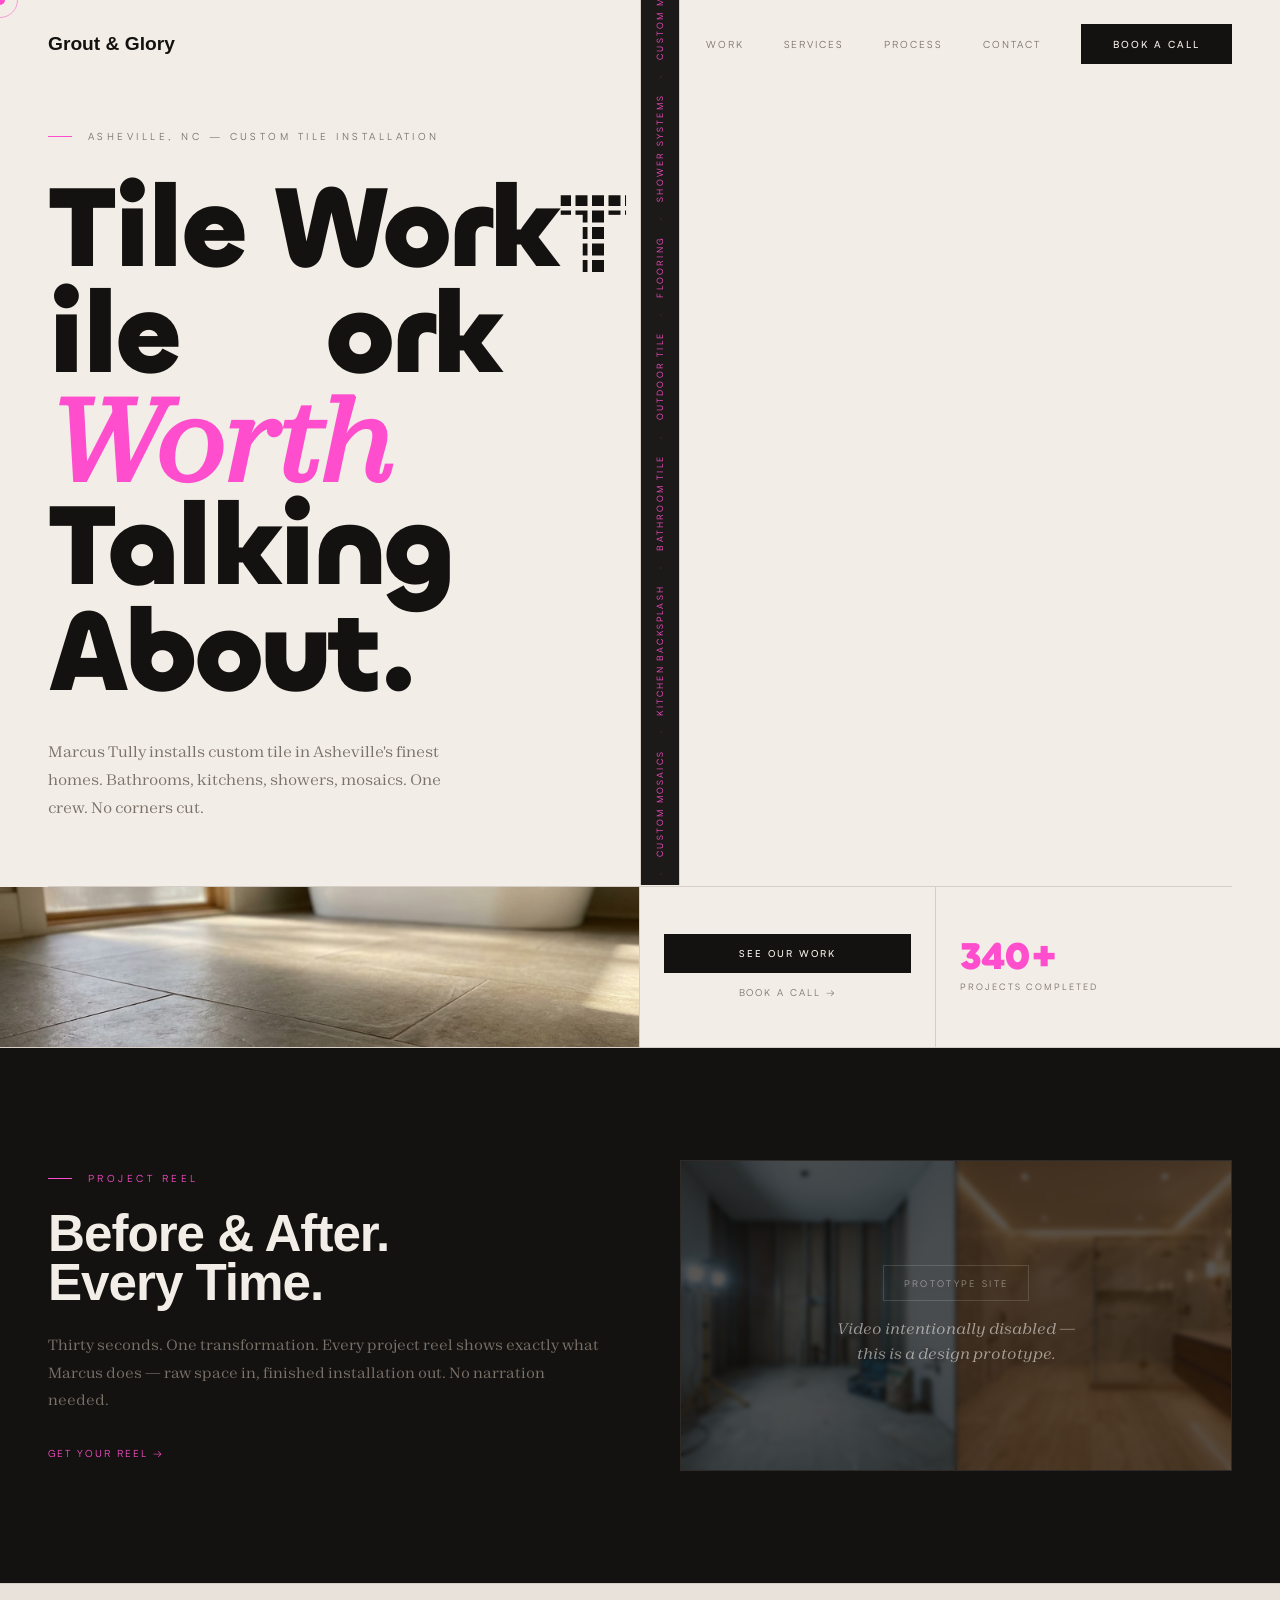
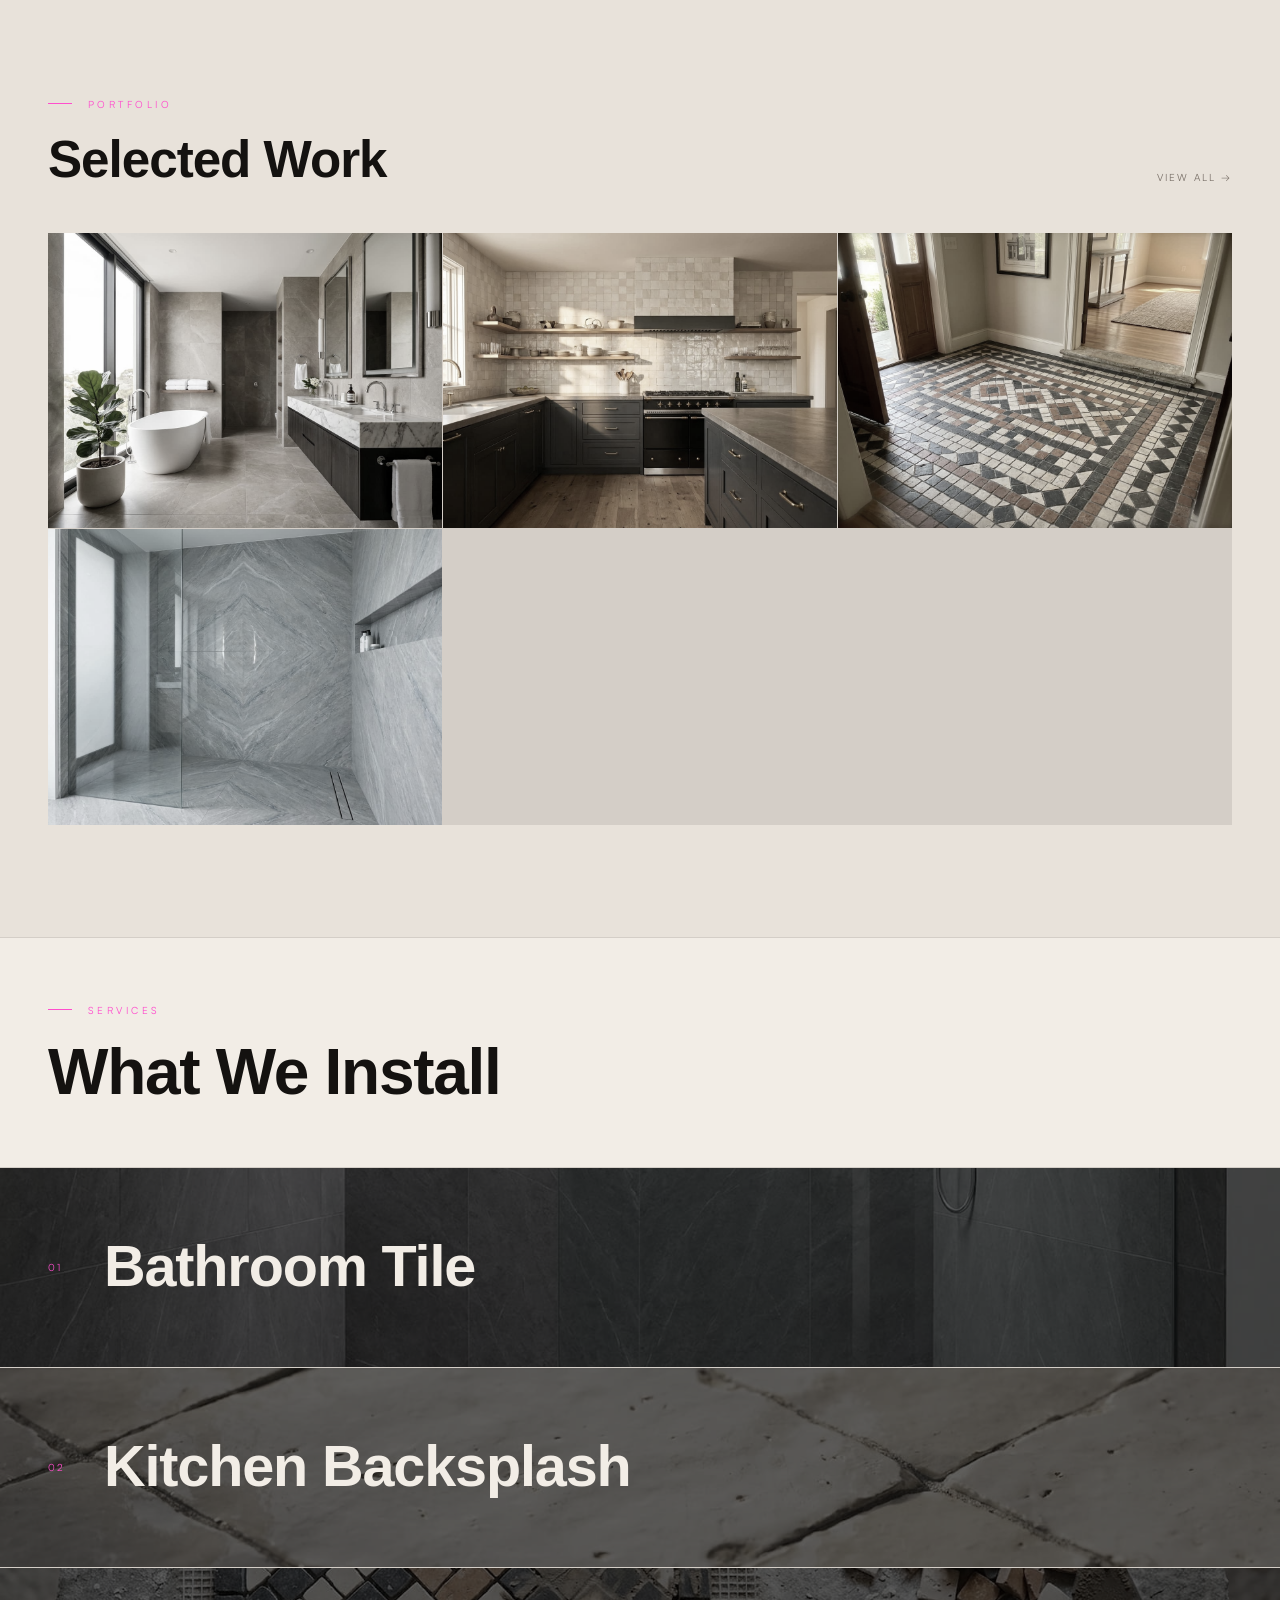
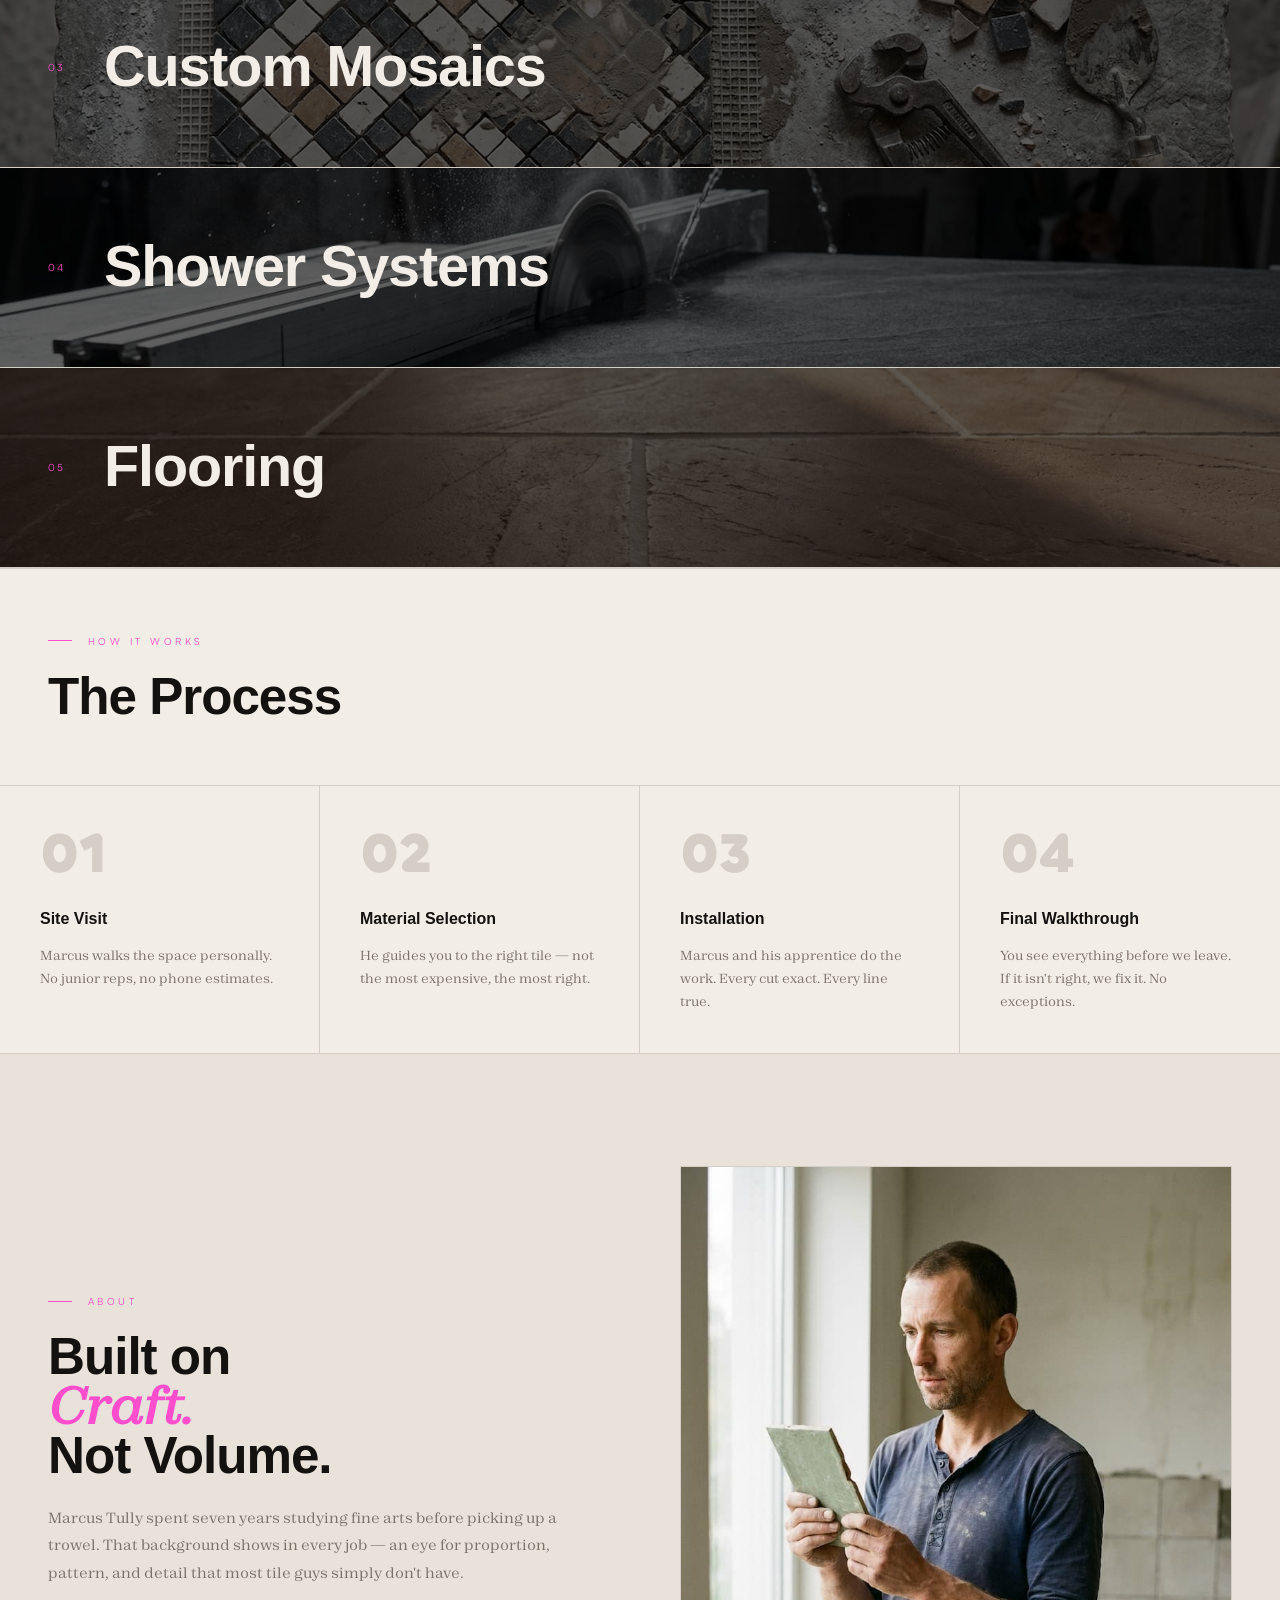
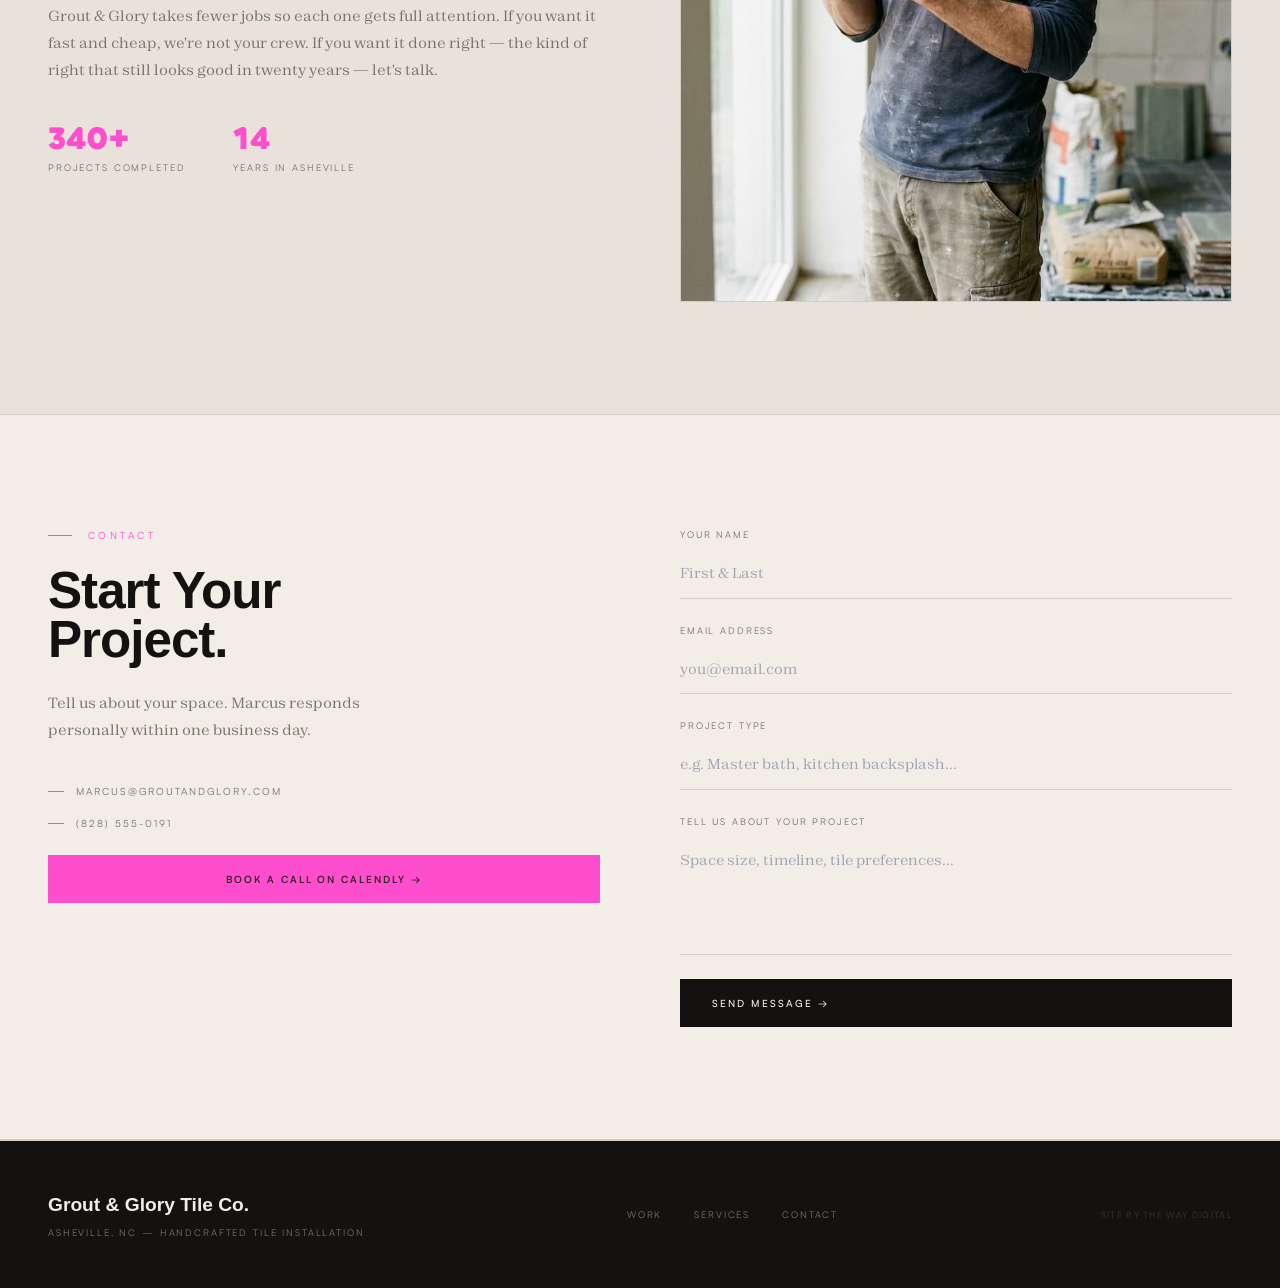
==== commit 8d5b3e3f: "added thanks.html and wired form and calendly booking widget" ====
--- a/index.html
+++ b/index.html
@@ -33,17 +33,18 @@
 <link rel="stylesheet" href="styles.css">
 <style>
 *{-webkit-font-smoothing:antialiased;box-sizing:border-box;margin:0;padding:0;}
-body{background:#F2EDE6;color:#141210;cursor:none;font-family:'Zodiak',serif;}
+body{background:#F2EDE6;color:#141210;cursor:none;font-family:'Zodiak',Georgia,'Times New Roman',serif;}
 .cursor{position:fixed;width:10px;height:10px;background:#FF4ECD;border-radius:50%;pointer-events:none;z-index:9999;transform:translate(-50%,-50%);transition:transform 0.1s;}
 .cursor-ring{position:fixed;width:36px;height:36px;border:1px solid #FF4ECD;border-radius:50%;pointer-events:none;z-index:9998;transform:translate(-50%,-50%);opacity:0.5;transition:width .25s,height .25s,opacity .25s;}
 .cursor-ring.exp{width:56px;height:56px;opacity:0.2;}
 .section-label::before{content:'';display:inline-block;width:24px;height:1px;background:#FF4ECD;margin-right:1rem;vertical-align:middle;}
-.reveal{opacity:0;transform:translateY(28px);transition:opacity .7s ease,transform .7s ease;}
-.reveal.visible{opacity:1;transform:none;}
+/* Reveal: only hidden when JS is active — fallback shows everything */
+.js-ready .reveal{opacity:0;transform:translateY(28px);transition:opacity .7s ease,transform .7s ease;}
+.reveal.visible{opacity:1!important;transform:none!important;}
 .d1{transition-delay:.1s}.d2{transition-delay:.2s}.d3{transition-delay:.3s}.d4{transition-delay:.4s}
 nav{transition:background .3s,border-color .3s;position:fixed;top:0;left:0;right:0;z-index:300;display:flex;align-items:center;justify-content:space-between;padding:1.5rem 3rem;}
 nav.scrolled{background:rgba(242,237,230,.94);backdrop-filter:blur(12px);border-bottom:1px solid #D4CEC7;}
-.hero-h1{font-size:clamp(54px,9vw,118px);line-height:.92;letter-spacing:-.03em;font-family:'Chillax',sans-serif;font-weight:700;}
+.hero-h1{font-size:clamp(54px,9vw,118px);line-height:.92;letter-spacing:-.03em;font-family:'Chillax','Arial Black',Impact,sans-serif;font-weight:700;}
 
 /* Tile animation */
 .tile-wrap{display:inline-block;vertical-align:baseline;position:relative;overflow:visible;margin-bottom:-0.08em;}
@@ -53,8 +54,8 @@
 @keyframes tileIn{0%{opacity:0;transform:translateY(-14px) scale(0.72);}55%{opacity:1;transform:translateY(3px) scale(1.06);}78%{transform:translateY(-1px) scale(0.975);}100%{opacity:1;transform:translateY(0) scale(1);}}
 .t-tile.scatter{animation:tileOut 0.5s cubic-bezier(0.4,0,1,1) forwards !important;}
 @keyframes tileOut{0%{opacity:1;transform:translateY(0) scale(1);}100%{opacity:0;transform:translateY(var(--dy)) translateX(var(--dx)) scale(0.3) rotate(var(--rot));}}
-.hl-line{display:block;opacity:0;transform:translateY(6px);transition:opacity 0.45s ease,transform 0.45s ease;}
-.hl-line.in{opacity:1;transform:none;}
+.js-ready .hl-line{display:block;opacity:0;transform:translateY(6px);transition:opacity 0.45s ease,transform 0.45s ease;}
+.hl-line.in{opacity:1!important;transform:none!important;}
 
 /* Swatch bands */
 .swatch-band{position:relative;overflow:hidden;height:200px;display:flex;align-items:center;border-bottom:1px solid #D4CEC7;transition:height .4s ease;cursor:none;}
@@ -63,8 +64,8 @@
 .swatch-band:hover .swatch-bg{filter:brightness(.52) saturate(.75);transform:scale(1.03);}
 .swatch-content{position:relative;z-index:2;display:flex;align-items:center;gap:2rem;width:100%;padding:0 3rem;}
 .swatch-num{font-family:'Satoshi',sans-serif;font-size:.62rem;letter-spacing:.2em;color:#FF4ECD;min-width:1.5rem;flex-shrink:0;}
-.swatch-title{font-family:'Chillax',sans-serif;font-weight:600;font-size:clamp(1.8rem,4.5vw,4rem);color:#F2EDE6;letter-spacing:-.02em;line-height:1;flex:1;}
-.swatch-cta{font-family:'Satoshi',sans-serif;font-size:.65rem;letter-spacing:.15em;color:#F2EDE6;opacity:0;transition:opacity .3s;flex-shrink:0;}
+.swatch-title{font-family:'Chillax','Arial Black',Impact,sans-serif;font-weight:600;font-size:clamp(1.8rem,4.5vw,4rem);color:#F2EDE6;letter-spacing:-.02em;line-height:1;flex:1;}
+.swatch-cta{font-family:'Satoshi',Arial,sans-serif;font-size:.65rem;letter-spacing:.15em;color:#F2EDE6;opacity:0;transition:opacity .3s;flex-shrink:0;}
 .swatch-band:hover .swatch-cta{opacity:.6;}
 
 /* Portfolio */
@@ -77,7 +78,7 @@
 /* Process */
 .process-line{position:absolute;top:0;left:0;width:0;height:2px;background:#FF4ECD;transition:width .4s;}
 .process-step:hover .process-line{width:100%;}
-.process-num{font-family:'Chillax',sans-serif;font-size:3.5rem;font-weight:700;color:#D4CEC7;line-height:1;transition:color .3s;margin-bottom:1.5rem;}
+.process-num{font-family:'Chillax','Arial Black',Impact,sans-serif;font-size:3.5rem;font-weight:700;color:#D4CEC7;line-height:1;transition:color .3s;margin-bottom:1.5rem;}
 .process-step:hover .process-num{color:#FF4ECD;}
 
 /* Mobile nav */
@@ -96,9 +97,9 @@
 .depart-slide.active{transform:translateY(0);opacity:1;}
 .depart-slide.above{transform:translateY(-100%);opacity:0;}
 .depart-slide.below{transform:translateY(100%);opacity:0;}
-.depart-num{font-family:'Chillax',sans-serif;font-weight:700;color:#FF4ECD;line-height:.9;letter-spacing:-.02em;}
-.depart-label{font-family:'Satoshi',sans-serif;font-size:.56rem;letter-spacing:.22em;text-transform:uppercase;color:#7A7169;margin-top:.35rem;}
-.depart-copy{font-family:'Zodiak',serif;font-style:italic;color:#141210;line-height:1.3;}
+.depart-num{font-family:'Chillax','Arial Black',Impact,sans-serif;font-weight:700;color:#FF4ECD;line-height:.9;letter-spacing:-.02em;}
+.depart-label{font-family:'Satoshi',Arial,sans-serif;font-size:.56rem;letter-spacing:.22em;text-transform:uppercase;color:#7A7169;margin-top:.35rem;}
+.depart-copy{font-family:'Zodiak',Georgia,'Times New Roman',serif;font-style:italic;color:#141210;line-height:1.3;}
 
 input,textarea{outline:none;transition:border-color .2s;}
 input:focus,textarea:focus{border-color:#FF4ECD!important;}
@@ -177,6 +178,9 @@
 <script type="application/ld+json">
 {"@context":"https://schema.org","@type":"LocalBusiness","name":"Grout & Glory Tile Co.","url":"https://www.groutandglory.com","address":{"@type":"PostalAddress","addressLocality":"Asheville","addressRegion":"NC"},"description":"Custom tile installation for high-end homes in Asheville, NC.","telephone":"+1-828-555-0191"}
 </script>
+<!-- Calendly popup widget -->
+<link href="https://assets.calendly.com/assets/external/widget.css" rel="stylesheet">
+<script src="https://assets.calendly.com/assets/external/widget.js" type="text/javascript" async></script>
 </head>
 <body class="bg-linen text-ink font-zodiak leading-relaxed">
 
@@ -192,7 +196,7 @@
     <a href="#services" style="font-family:'Satoshi',sans-serif;font-size:.62rem;letter-spacing:.2em;text-transform:uppercase;color:#7A7169;text-decoration:none;">Services</a>
     <a href="#process" style="font-family:'Satoshi',sans-serif;font-size:.62rem;letter-spacing:.2em;text-transform:uppercase;color:#7A7169;text-decoration:none;">Process</a>
     <a href="#contact" style="font-family:'Satoshi',sans-serif;font-size:.62rem;letter-spacing:.2em;text-transform:uppercase;color:#7A7169;text-decoration:none;">Contact</a>
-    <a href="#contact" style="font-family:'Satoshi',sans-serif;font-size:.62rem;font-weight:500;letter-spacing:.2em;text-transform:uppercase;background:#141210;color:#F2EDE6;padding:.75rem 2rem;text-decoration:none;">Book a Call</a>
+    <a href="" onclick="Calendly.initPopupWidget({url:'https://calendly.com/groutandglory-analytics/30min'});return false;" style="font-family:'Satoshi',sans-serif;font-size:.62rem;font-weight:500;letter-spacing:.2em;text-transform:uppercase;background:#141210;color:#F2EDE6;padding:.75rem 2rem;text-decoration:none;">Book a Call</a>
   </div>
   <button id="hbg" class="mob" style="flex-direction:column;gap:5px;padding:10px 12px;background:none;border:1px solid #D4CEC7;cursor:pointer;" aria-label="Open menu">
     <span style="display:block;width:22px;height:1px;background:#141210;"></span>
@@ -211,7 +215,7 @@
     <a href="#services" style="font-family:'Chillax',sans-serif;font-size:1.5rem;font-weight:600;color:#F2EDE6;text-decoration:none;border-bottom:1px solid #2E2B28;padding-bottom:1.5rem;" onclick="cmnav()">Services</a>
     <a href="#process" style="font-family:'Chillax',sans-serif;font-size:1.5rem;font-weight:600;color:#F2EDE6;text-decoration:none;border-bottom:1px solid #2E2B28;padding-bottom:1.5rem;" onclick="cmnav()">Process</a>
     <a href="#contact" style="font-family:'Chillax',sans-serif;font-size:1.5rem;font-weight:600;color:#F2EDE6;text-decoration:none;border-bottom:1px solid #2E2B28;padding-bottom:1.5rem;" onclick="cmnav()">Contact</a>
-    <a href="#contact" style="font-family:'Satoshi',sans-serif;font-size:.62rem;letter-spacing:.2em;text-transform:uppercase;background:#FF4ECD;color:#141210;padding:1rem 2rem;text-decoration:none;display:block;text-align:center;margin-top:.5rem;" onclick="cmnav()">Book a Call</a>
+    <a href="" onclick="cmnav();Calendly.initPopupWidget({url:'https://calendly.com/groutandglory-analytics/30min'});return false;" style="font-family:'Satoshi',sans-serif;font-size:.62rem;letter-spacing:.2em;text-transform:uppercase;background:#FF4ECD;color:#141210;padding:1rem 2rem;text-decoration:none;display:block;text-align:center;margin-top:.5rem;">Book a Call</a>
   </div>
 </div>
 <div class="mob-overlay" id="movl" onclick="cmnav()"></div>
@@ -223,8 +227,8 @@
   <div class="hero-content" style="flex:1;display:flex;flex-direction:column;justify-content:center;max-width:62%;padding-right:2rem;">
     <div class="section-label reveal" style="font-family:'Satoshi',sans-serif;font-size:.62rem;letter-spacing:.35em;text-transform:uppercase;color:#7A7169;margin-bottom:2rem;display:flex;align-items:center;">Asheville, NC — Custom Tile Installation</div>
     <h1 class="hero-h1" id="heroHeadline">
-      <span id="hl-line1" style="display:block;"></span>
-      <em class="hl-line" id="hl-line2" style="color:#FF4ECD;font-style:italic;font-family:'Zodiak',serif;">Worth</em>
+      <span id="hl-line1" style="display:block;">Tile Work</span>
+      <em class="hl-line" id="hl-line2" style="color:#FF4ECD;font-style:italic;font-family:'Zodiak',Georgia,serif;">Worth</em>
       <span class="hl-line" id="hl-line3">Talking About.</span>
     </h1>
     <p class="reveal d2" style="font-size:.95rem;color:#7A7169;line-height:1.85;margin-top:2rem;max-width:400px;">Marcus Tully installs custom tile in Asheville's finest homes. Bathrooms, kitchens, showers, mosaics. One crew. No corners cut.</p>
@@ -240,7 +244,7 @@
     <div id="hero-cell-2" class="reveal d1 cta-cell" style="position:relative;overflow:hidden;padding:2rem 1.5rem;border-right:1px solid #D4CEC7;display:flex;flex-direction:column;gap:.75rem;justify-content:center;transition:background .35s ease;">
       <div class="cta-wipe" style="position:absolute;inset:0;background:#141210;transform:scaleX(0);transform-origin:left;transition:transform .35s cubic-bezier(.4,0,.2,1);pointer-events:none;"></div>
       <a href="#work" class="cta-primary" onclick="event.preventDefault();this.closest('.cta-cell').dispatchEvent(new MouseEvent('mouseenter'));setTimeout(()=>window.location.hash='#work',360);" style="position:relative;z-index:1;font-family:'Satoshi',sans-serif;font-size:.6rem;font-weight:500;letter-spacing:.2em;text-transform:uppercase;background:#141210;color:#F2EDE6;padding:.75rem 1rem;text-decoration:none;text-align:center;display:block;transition:background .35s,color .35s;">See Our Work</a>
-      <a href="#contact" class="cta-ghost" style="position:relative;z-index:1;font-family:'Satoshi',sans-serif;font-size:.6rem;letter-spacing:.2em;text-transform:uppercase;color:#141210;text-decoration:none;text-align:center;display:flex;align-items:center;justify-content:center;gap:.5rem;opacity:.55;transition:color .35s,opacity .35s;">Book a Call &#8594;</a>
+      <a href="" class="cta-ghost" onclick="Calendly.initPopupWidget({url:'https://calendly.com/groutandglory-analytics/30min'});return false;" style="position:relative;z-index:1;font-family:'Satoshi',sans-serif;font-size:.6rem;letter-spacing:.2em;text-transform:uppercase;color:#141210;text-decoration:none;text-align:center;display:flex;align-items:center;justify-content:center;gap:.5rem;opacity:.55;transition:color .35s,opacity .35s;">Book a Call &#8594;</a>
     </div>
 
     <!-- Cell 3 — departures board, plain linen -->
@@ -370,16 +374,17 @@
       <div class="reveal d3" style="display:flex;flex-direction:column;gap:1rem;margin-top:2.5rem;">
         <span style="font-family:'Satoshi',sans-serif;font-size:.62rem;letter-spacing:.2em;text-transform:uppercase;color:#7A7169;display:flex;align-items:center;gap:.75rem;cursor:default;" title="Prototype — link disabled"><span style="display:inline-block;width:16px;height:1px;background:#FF4ECD;"></span>marcus@groutandglory.com</span>
         <span style="font-family:'Satoshi',sans-serif;font-size:.62rem;letter-spacing:.2em;text-transform:uppercase;color:#7A7169;display:flex;align-items:center;gap:.75rem;cursor:default;" title="Prototype — link disabled"><span style="display:inline-block;width:16px;height:1px;background:#FF4ECD;"></span>(828) 555-0191</span>
-        <span style="font-family:'Satoshi',sans-serif;font-size:.62rem;font-weight:500;letter-spacing:.2em;text-transform:uppercase;background:#FF4ECD;color:#141210;padding:1rem 2rem;text-align:center;display:inline-block;margin-top:.5rem;opacity:.5;cursor:default;" title="Prototype — link disabled">Book a Call on Calendly &#8594;</span>
+        <a href="" onclick="Calendly.initPopupWidget({url:'https://calendly.com/groutandglory-analytics/30min'});return false;" style="font-family:'Satoshi',sans-serif;font-size:.62rem;font-weight:500;letter-spacing:.2em;text-transform:uppercase;background:#FF4ECD;color:#141210;padding:1rem 2rem;text-align:center;display:inline-block;margin-top:.5rem;text-decoration:none;">Book a Call on Calendly &#8594;</a>
       </div>
     </div>
     <div class="reveal d2">
-      <form style="display:flex;flex-direction:column;gap:1.5rem;">
-        <div style="display:flex;flex-direction:column;gap:.5rem;"><label style="font-family:'Satoshi',sans-serif;font-size:.58rem;letter-spacing:.2em;text-transform:uppercase;color:#7A7169;">Your Name</label><input type="text" placeholder="First & Last" style="background:transparent;border:none;border-bottom:1px solid #D4CEC7;border-radius:0;color:#141210;font-family:'Zodiak',serif;font-size:.9rem;padding:.75rem 0;width:100%;"></div>
-        <div style="display:flex;flex-direction:column;gap:.5rem;"><label style="font-family:'Satoshi',sans-serif;font-size:.58rem;letter-spacing:.2em;text-transform:uppercase;color:#7A7169;">Email Address</label><input type="email" placeholder="you@email.com" style="background:transparent;border:none;border-bottom:1px solid #D4CEC7;border-radius:0;font-family:'Zodiak',serif;font-size:.9rem;padding:.75rem 0;width:100%;color:#141210;"></div>
-        <div style="display:flex;flex-direction:column;gap:.5rem;"><label style="font-family:'Satoshi',sans-serif;font-size:.58rem;letter-spacing:.2em;text-transform:uppercase;color:#7A7169;">Project Type</label><input type="text" placeholder="e.g. Master bath, kitchen backsplash..." style="background:transparent;border:none;border-bottom:1px solid #D4CEC7;border-radius:0;font-family:'Zodiak',serif;font-size:.9rem;padding:.75rem 0;width:100%;color:#141210;"></div>
-        <div style="display:flex;flex-direction:column;gap:.5rem;"><label style="font-family:'Satoshi',sans-serif;font-size:.58rem;letter-spacing:.2em;text-transform:uppercase;color:#7A7169;">Tell Us About Your Project</label><textarea rows="4" placeholder="Space size, timeline, tile preferences..." style="background:transparent;border:none;border-bottom:1px solid #D4CEC7;border-radius:0;font-family:'Zodiak',serif;font-size:.9rem;padding:.75rem 0;width:100%;color:#141210;resize:none;"></textarea></div>
-        <button type="button" disabled style="font-family:'Satoshi',sans-serif;font-size:.62rem;font-weight:500;letter-spacing:.2em;text-transform:uppercase;background:#141210;color:#F2EDE6;padding:1rem 2rem;border:none;text-align:left;cursor:default;opacity:.5;" title="Prototype — link disabled">Send Message &#8594;</button>
+      <form name="contact" method="POST" data-netlify="true" action="/thanks.html" style="display:flex;flex-direction:column;gap:1.5rem;">
+        <input type="hidden" name="form-name" value="contact">
+        <div style="display:flex;flex-direction:column;gap:.5rem;"><label style="font-family:'Satoshi',sans-serif;font-size:.58rem;letter-spacing:.2em;text-transform:uppercase;color:#7A7169;">Your Name</label><input type="text" name="name" required placeholder="First & Last" style="background:transparent;border:none;border-bottom:1px solid #D4CEC7;border-radius:0;color:#141210;font-family:'Zodiak',serif;font-size:.9rem;padding:.75rem 0;width:100%;"></div>
+        <div style="display:flex;flex-direction:column;gap:.5rem;"><label style="font-family:'Satoshi',sans-serif;font-size:.58rem;letter-spacing:.2em;text-transform:uppercase;color:#7A7169;">Email Address</label><input type="email" name="email" required placeholder="you@email.com" style="background:transparent;border:none;border-bottom:1px solid #D4CEC7;border-radius:0;font-family:'Zodiak',serif;font-size:.9rem;padding:.75rem 0;width:100%;color:#141210;"></div>
+        <div style="display:flex;flex-direction:column;gap:.5rem;"><label style="font-family:'Satoshi',sans-serif;font-size:.58rem;letter-spacing:.2em;text-transform:uppercase;color:#7A7169;">Project Type</label><input type="text" name="project-type" placeholder="e.g. Master bath, kitchen backsplash..." style="background:transparent;border:none;border-bottom:1px solid #D4CEC7;border-radius:0;font-family:'Zodiak',serif;font-size:.9rem;padding:.75rem 0;width:100%;color:#141210;"></div>
+        <div style="display:flex;flex-direction:column;gap:.5rem;"><label style="font-family:'Satoshi',sans-serif;font-size:.58rem;letter-spacing:.2em;text-transform:uppercase;color:#7A7169;">Tell Us About Your Project</label><textarea rows="4" name="message" placeholder="Space size, timeline, tile preferences..." style="background:transparent;border:none;border-bottom:1px solid #D4CEC7;border-radius:0;font-family:'Zodiak',serif;font-size:.9rem;padding:.75rem 0;width:100%;color:#141210;resize:none;"></textarea></div>
+        <button type="submit" style="font-family:'Satoshi',sans-serif;font-size:.62rem;font-weight:500;letter-spacing:.2em;text-transform:uppercase;background:#141210;color:#F2EDE6;padding:1rem 2rem;border:none;text-align:left;cursor:pointer;">Send Message &#8594;</button>
       </form>
     </div>
   </div>
@@ -404,6 +409,10 @@
 </footer>
 
 <script>
+// Mark JS as active — enables opacity:0 on .reveal and .hl-line (fallback: everything visible)
+document.documentElement.classList.add('js-ready');
+document.body.classList.add('js-ready');
+
 // ── Tile headline animation ───────────────────────────────────────────────
 const TILE_SZ=14,GROUT=2.5,TILE_UNIT=TILE_SZ+GROUT,TILE_DELAY=52;
 const NS='http://www.w3.org/2000/svg';
@@ -488,8 +497,19 @@
   primer.textContent='TW';
   document.body.appendChild(primer);
 
+  // Fallback: if font never loads (e.g. local preview), show plain text after 1.5s
+  const fontFallbackTimer = setTimeout(()=>{
+    if(document.getElementById('hl-line1') && !document.getElementById('hl-line1').textContent.trim()){
+      document.getElementById('hl-line1').textContent='Tile Work';
+    }
+    document.getElementById('hl-line2')?.classList.add('in');
+    document.getElementById('hl-line3')?.classList.add('in');
+    try{ document.body.removeChild(primer); }catch(e){}
+  }, 1500);
+
   document.fonts.load("700 200px 'Chillax'").then(()=>
   document.fonts.ready.then(()=>requestAnimationFrame(()=>requestAnimationFrame(()=>{
+    clearTimeout(fontFallbackTimer);
     document.body.removeChild(primer);
     const hl=document.getElementById('heroHeadline');
     const fs=parseFloat(getComputedStyle(hl).fontSize);
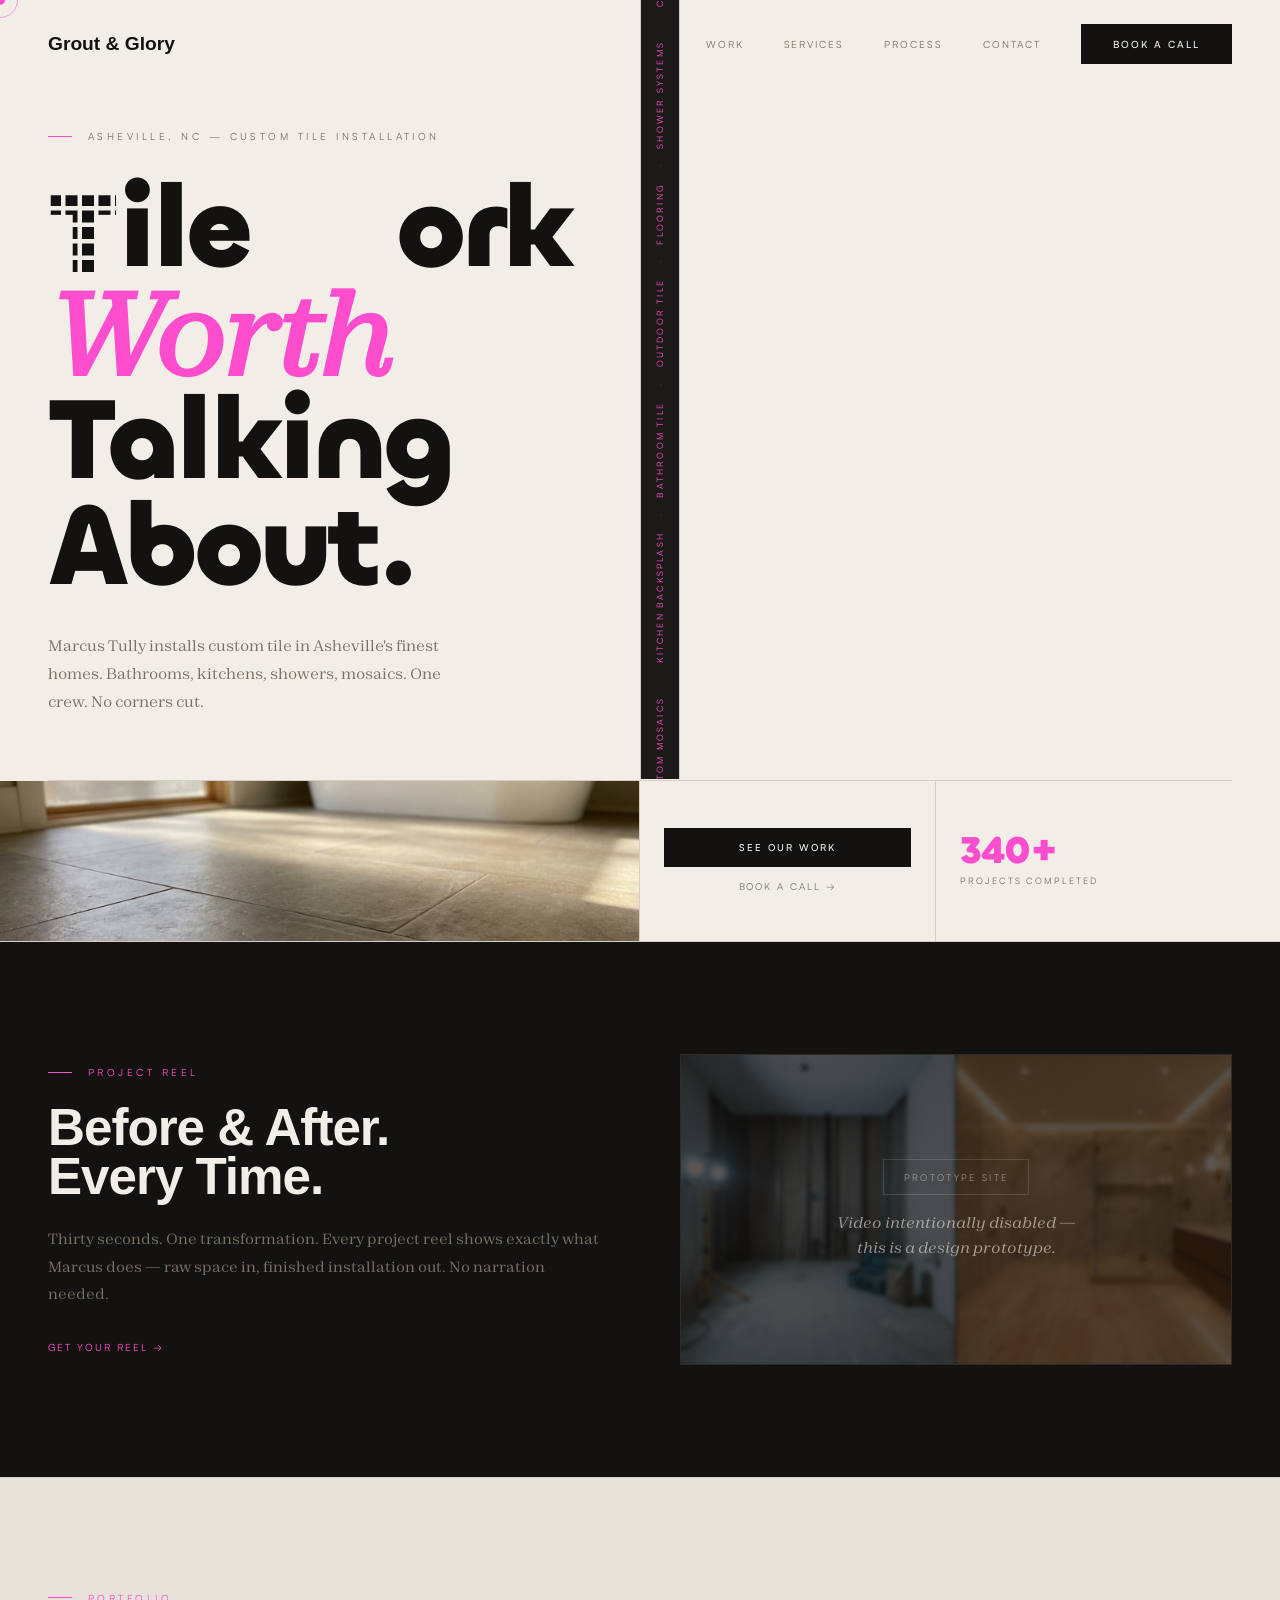
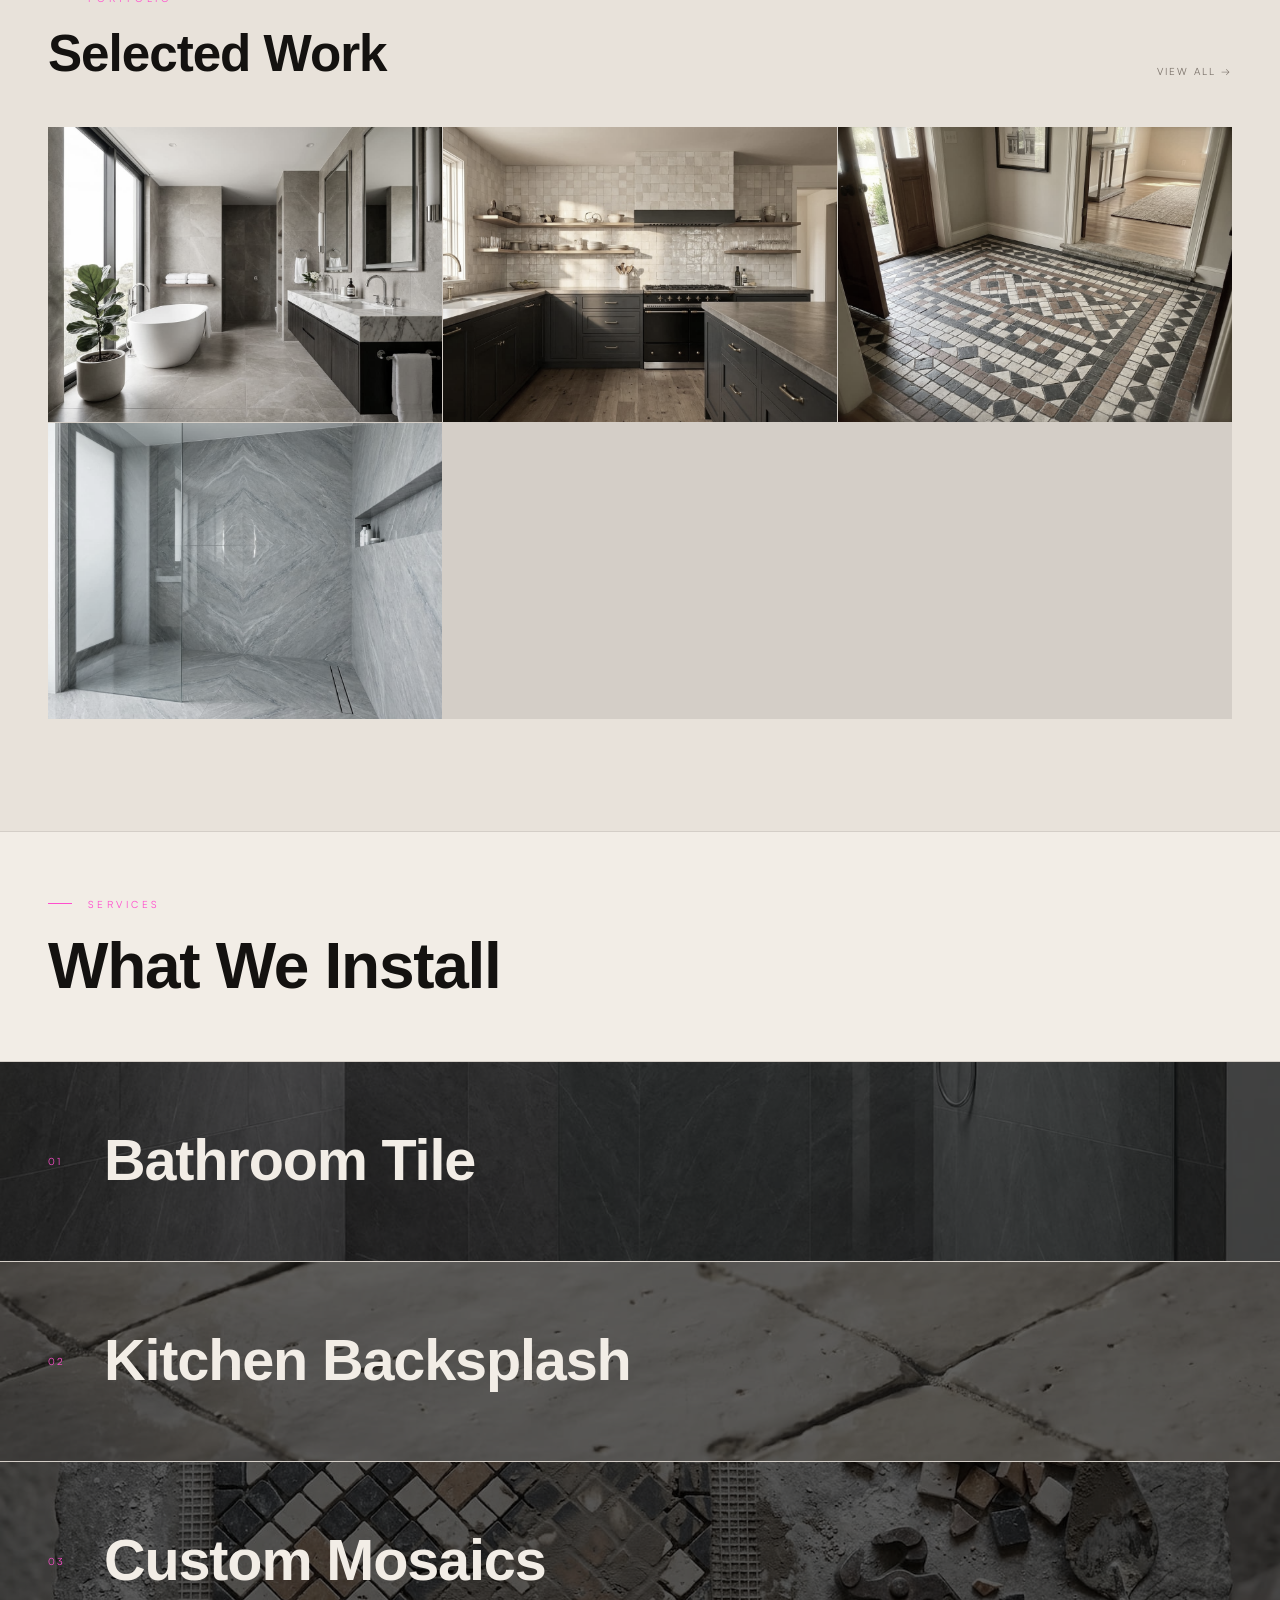
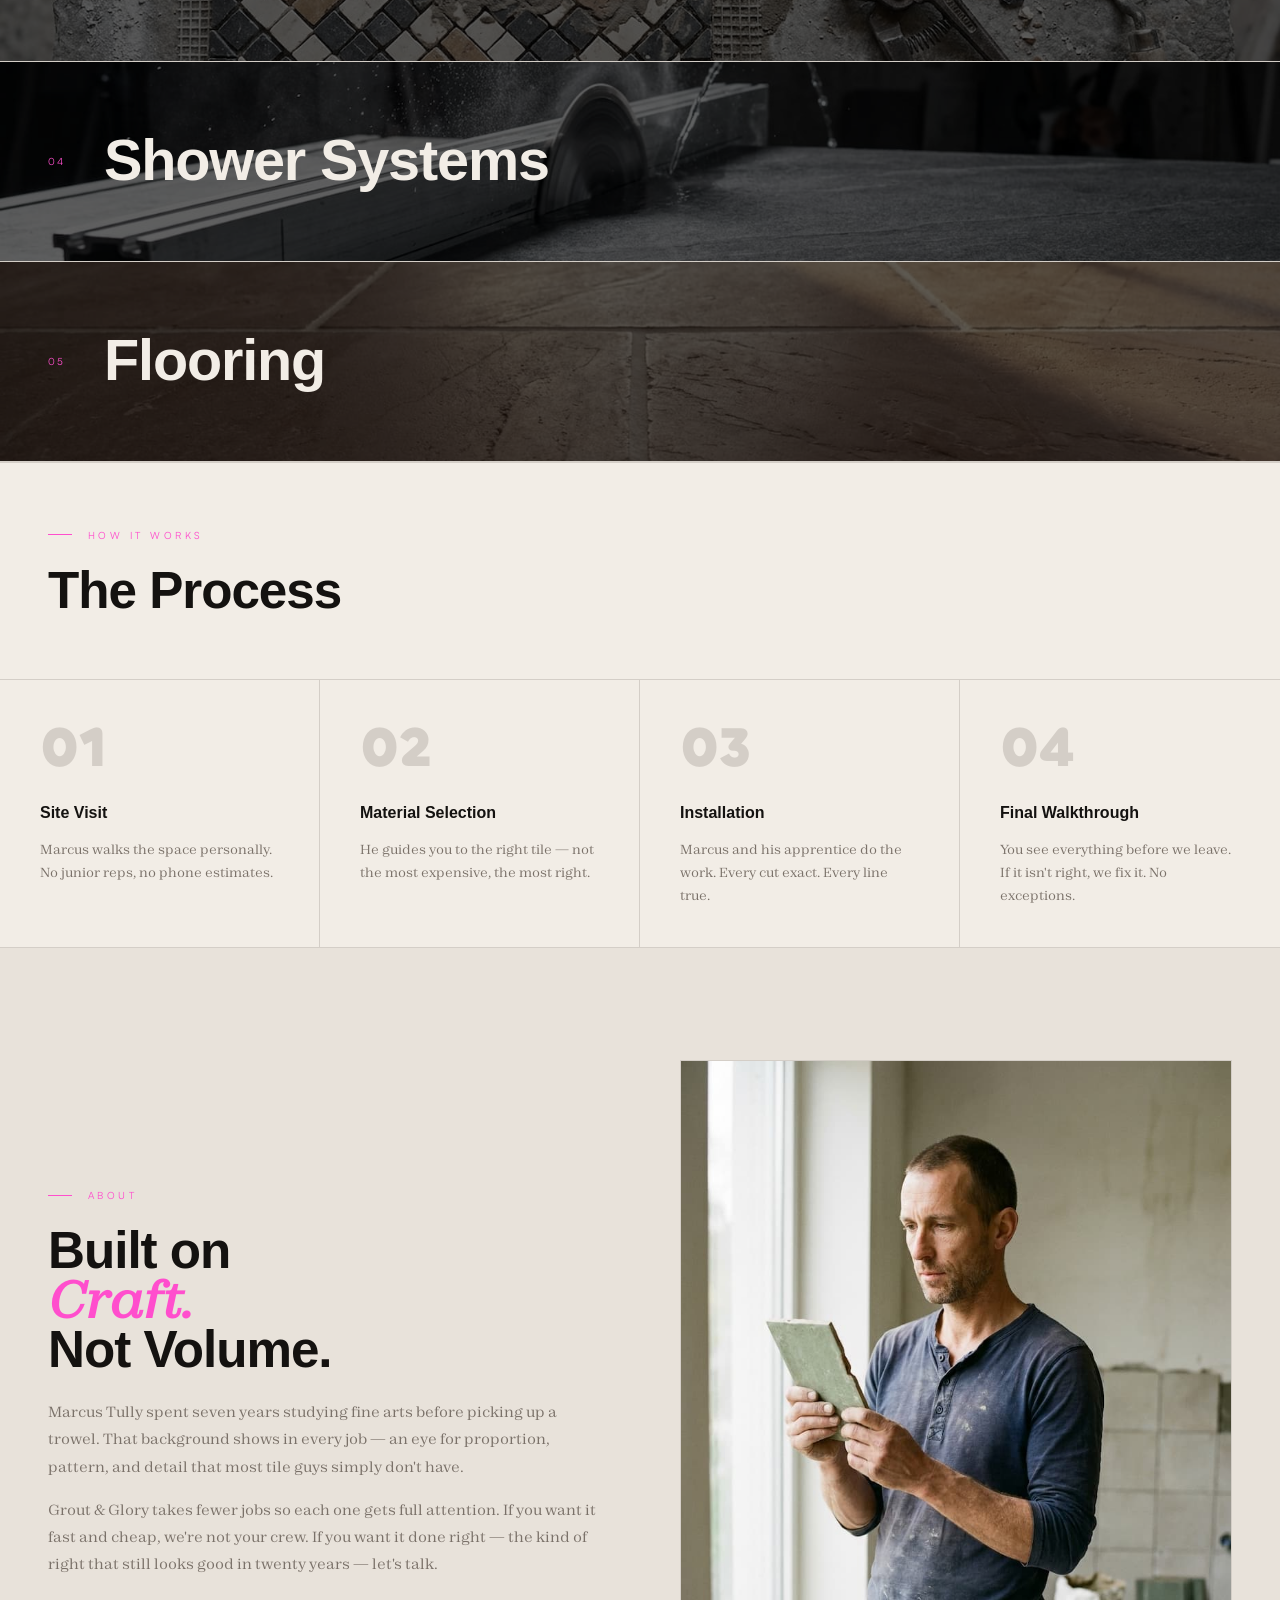
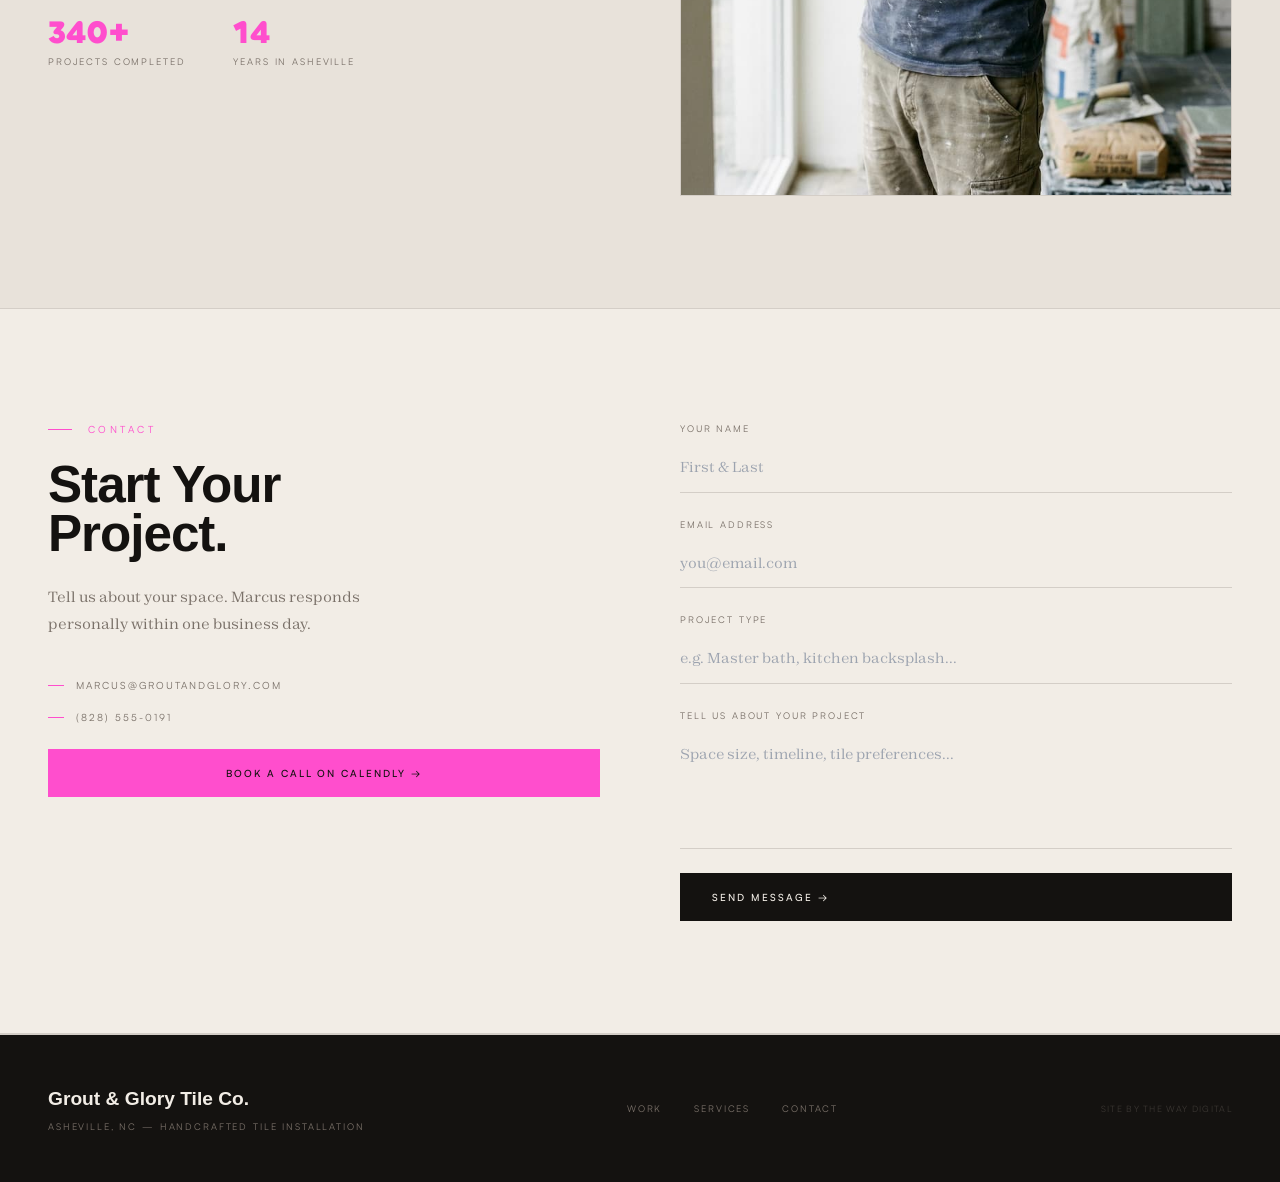
==== commit 73572e60: "form issues" ====
--- a/index.html
+++ b/index.html
@@ -227,7 +227,7 @@
   <div class="hero-content" style="flex:1;display:flex;flex-direction:column;justify-content:center;max-width:62%;padding-right:2rem;">
     <div class="section-label reveal" style="font-family:'Satoshi',sans-serif;font-size:.62rem;letter-spacing:.35em;text-transform:uppercase;color:#7A7169;margin-bottom:2rem;display:flex;align-items:center;">Asheville, NC — Custom Tile Installation</div>
     <h1 class="hero-h1" id="heroHeadline">
-      <span id="hl-line1" style="display:block;">Tile Work</span>
+      <span id="hl-line1" style="display:block;"></span>
       <em class="hl-line" id="hl-line2" style="color:#FF4ECD;font-style:italic;font-family:'Zodiak',Georgia,serif;">Worth</em>
       <span class="hl-line" id="hl-line3">Talking About.</span>
     </h1>
